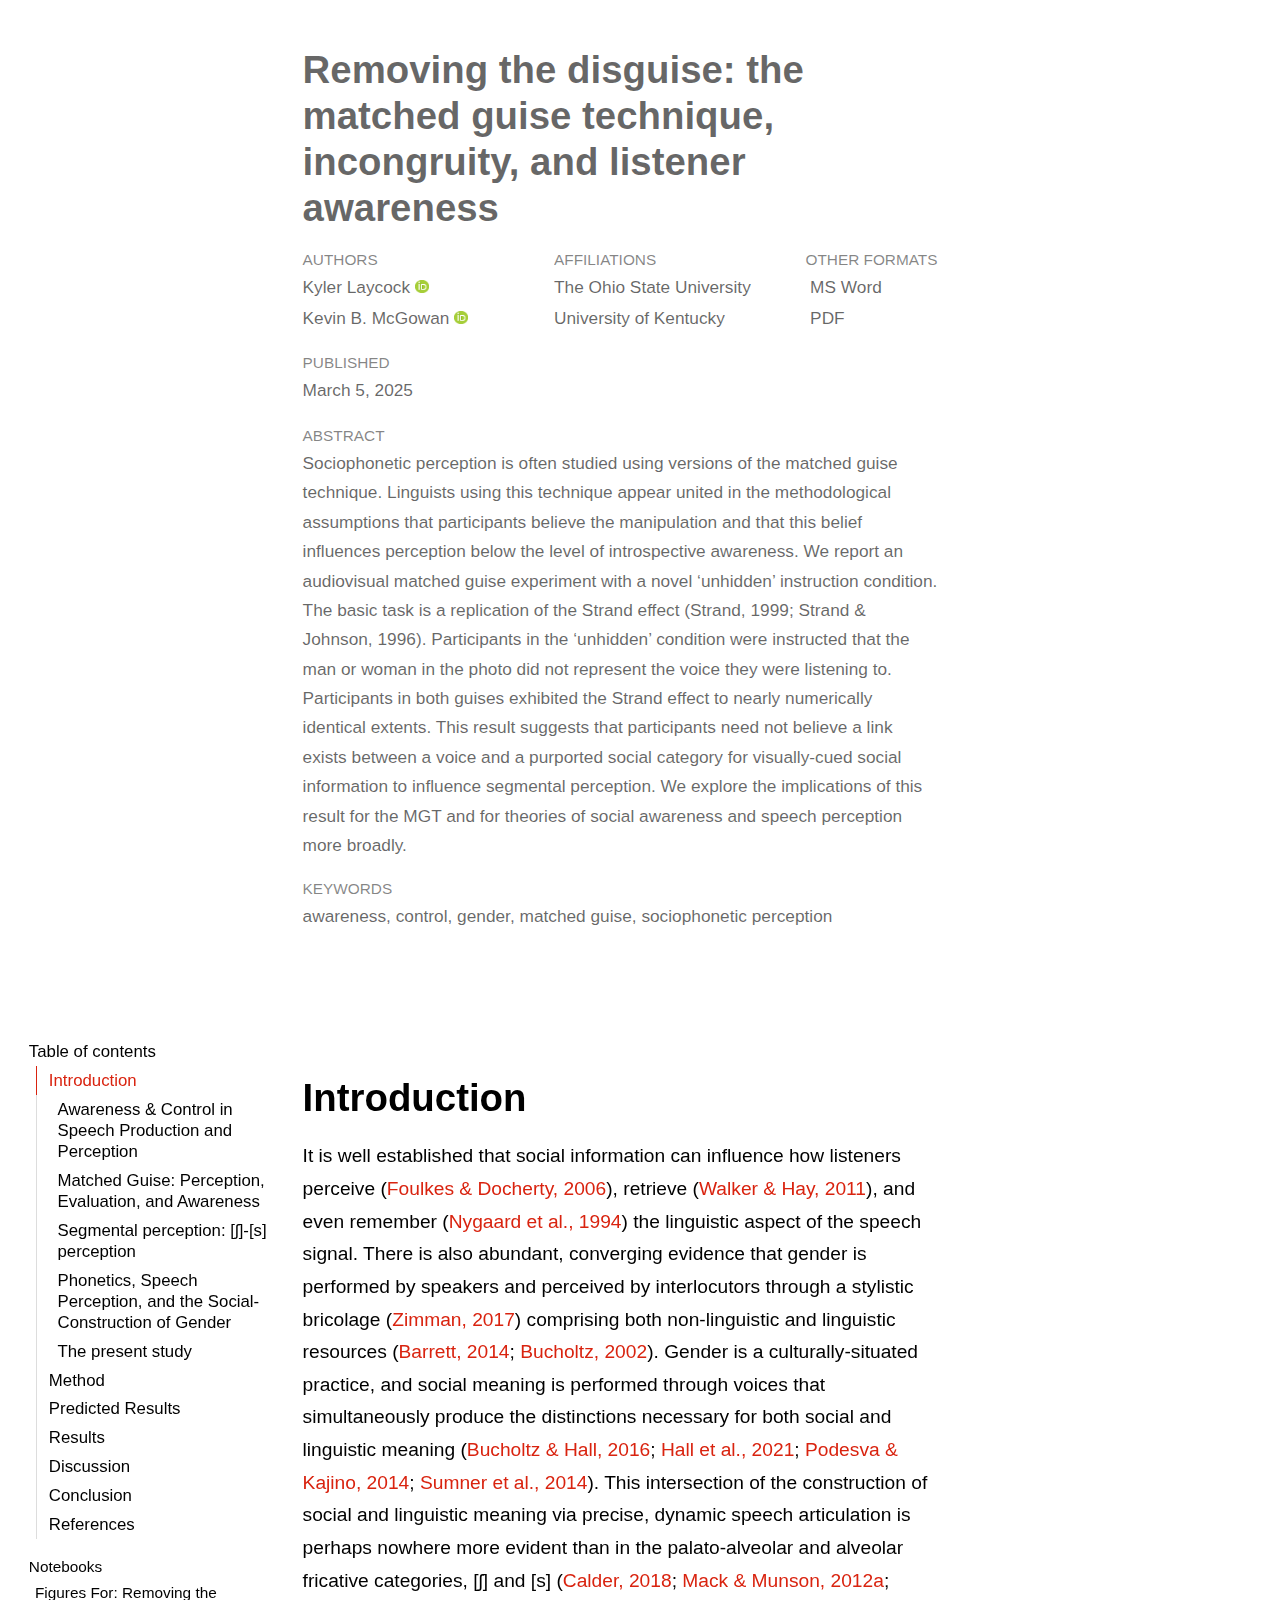
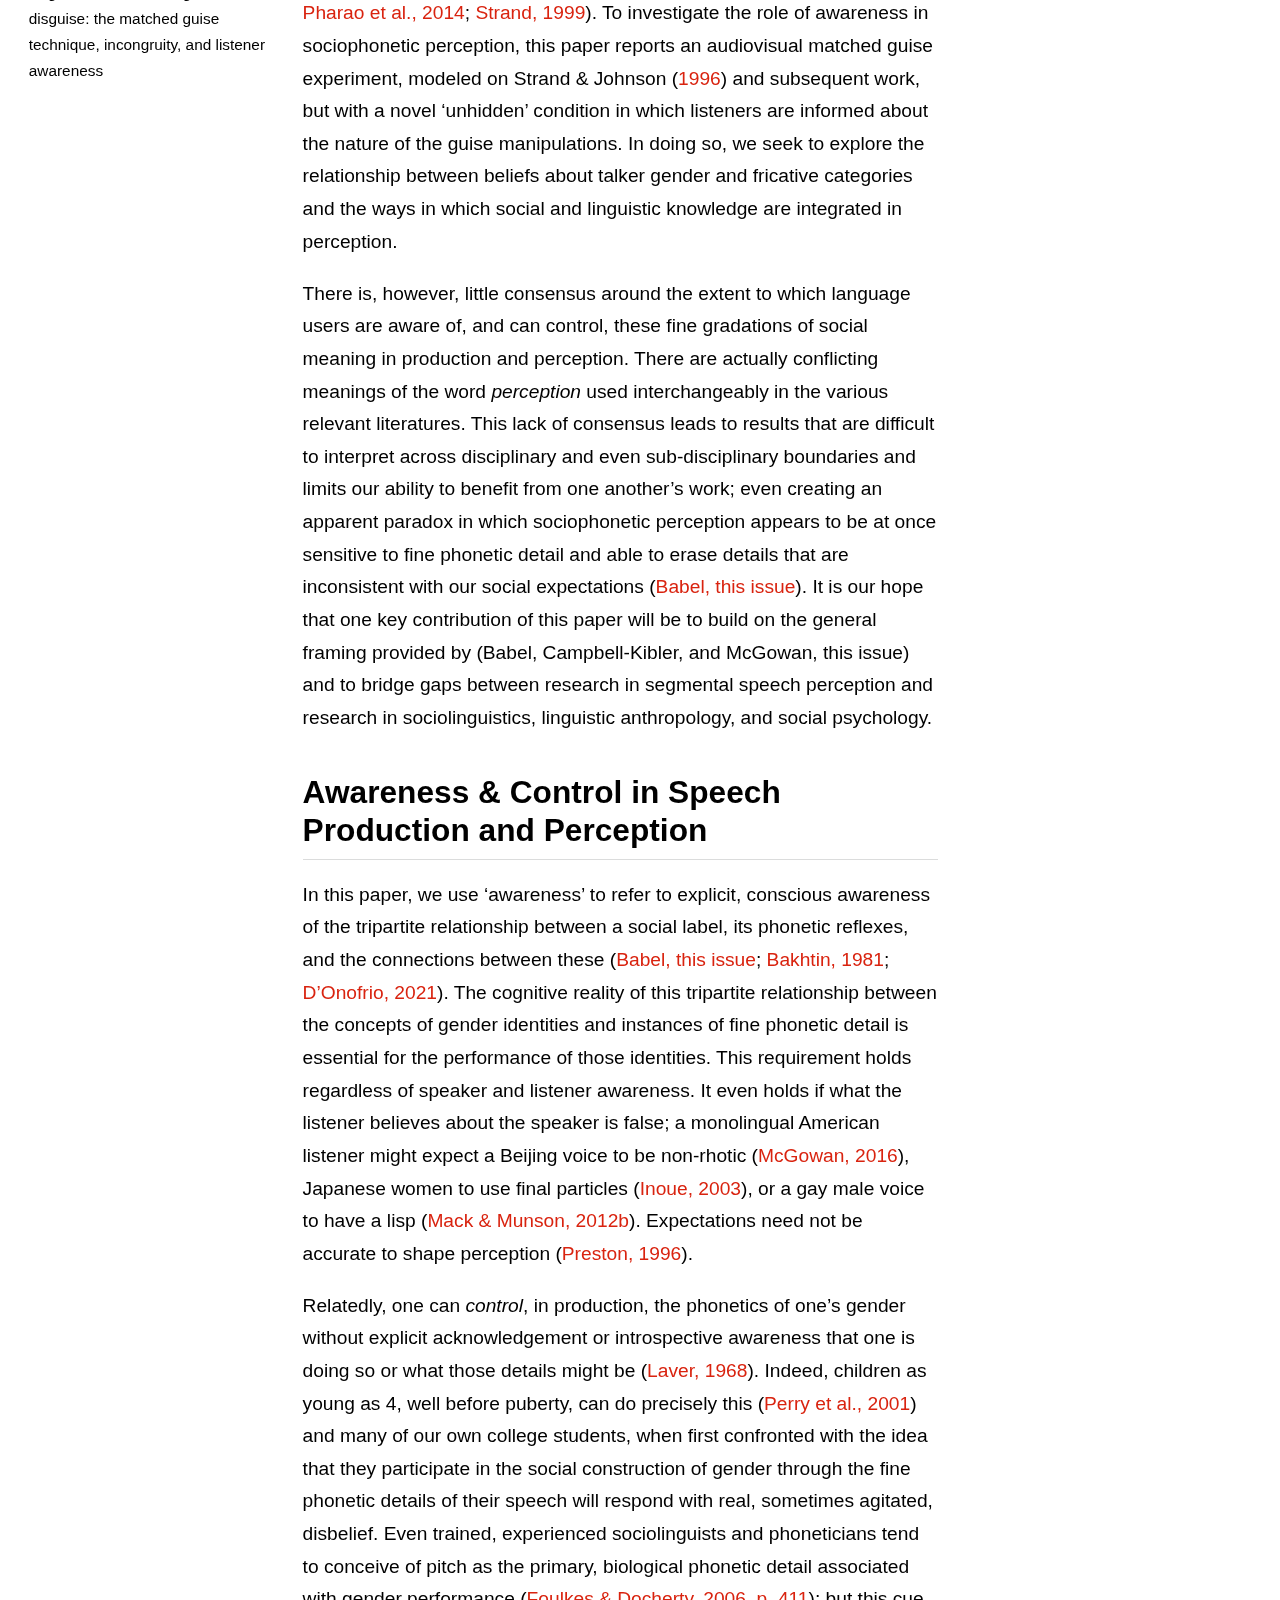
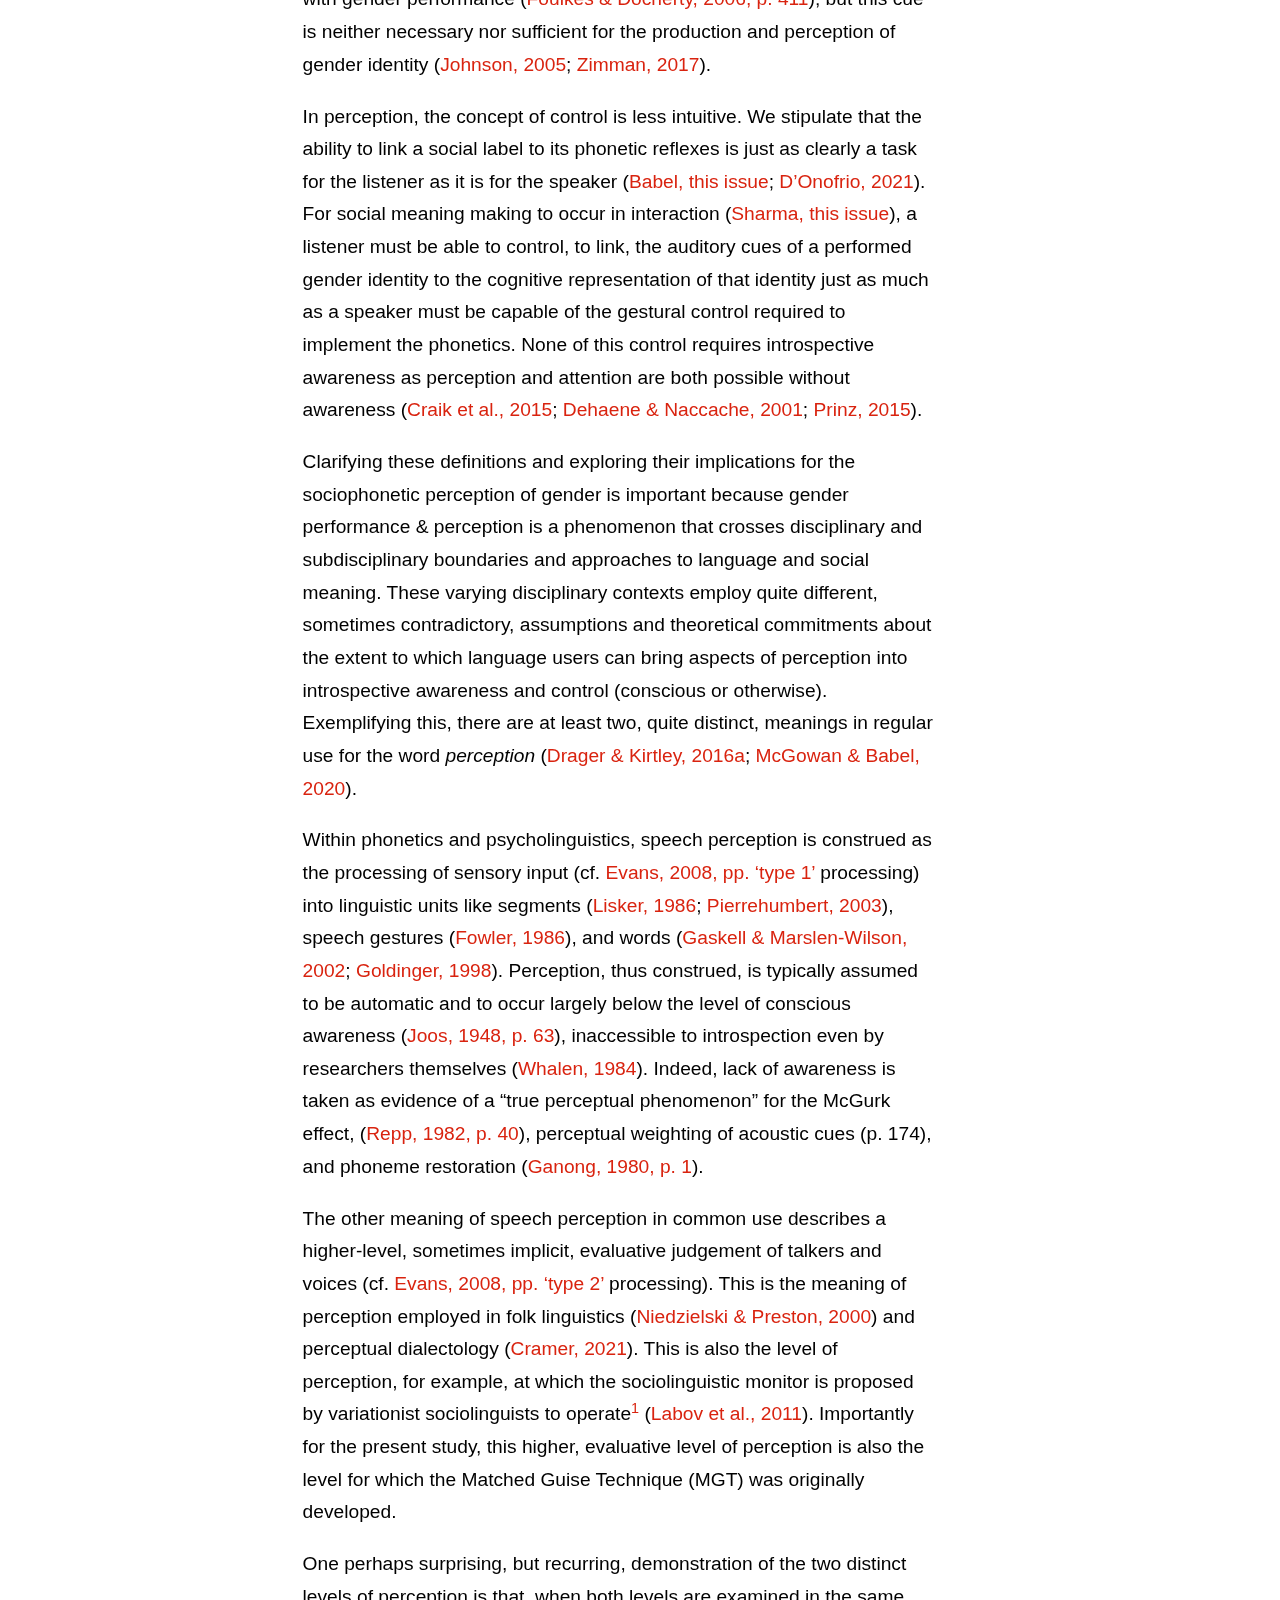
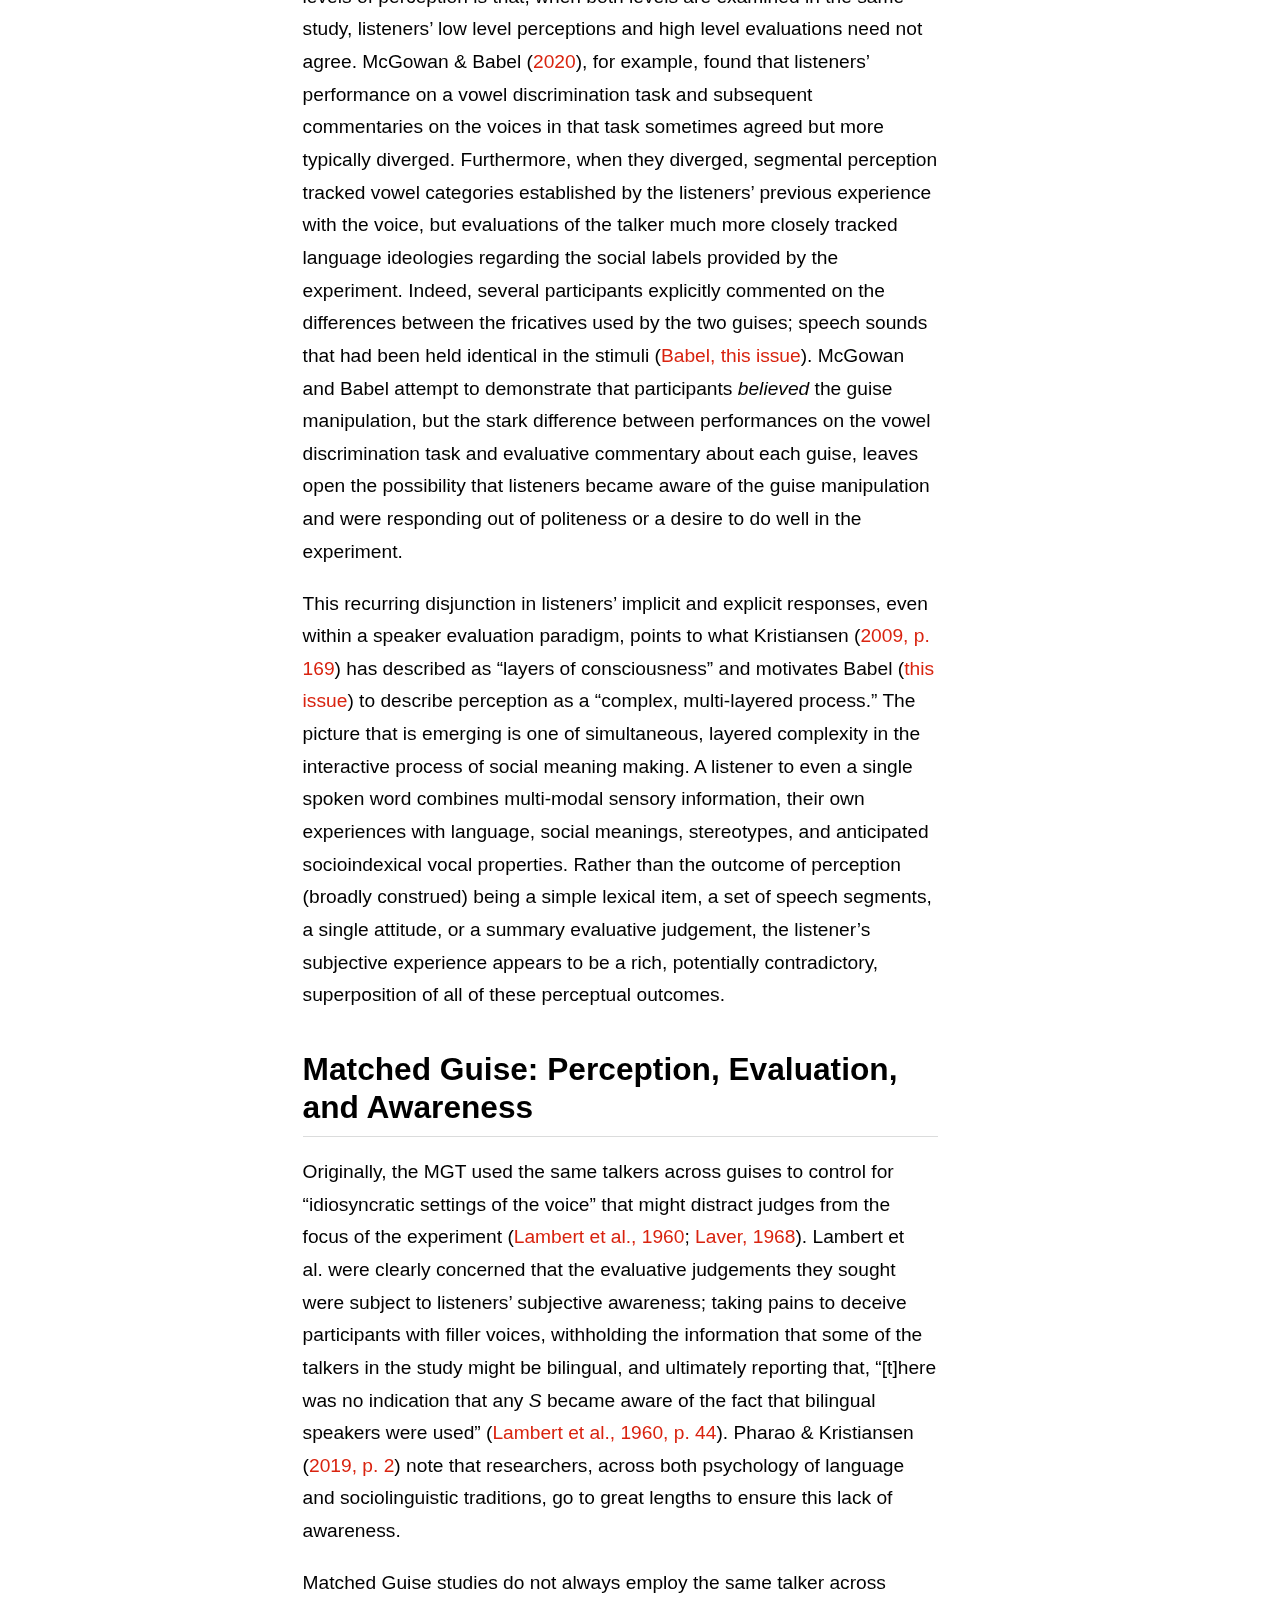
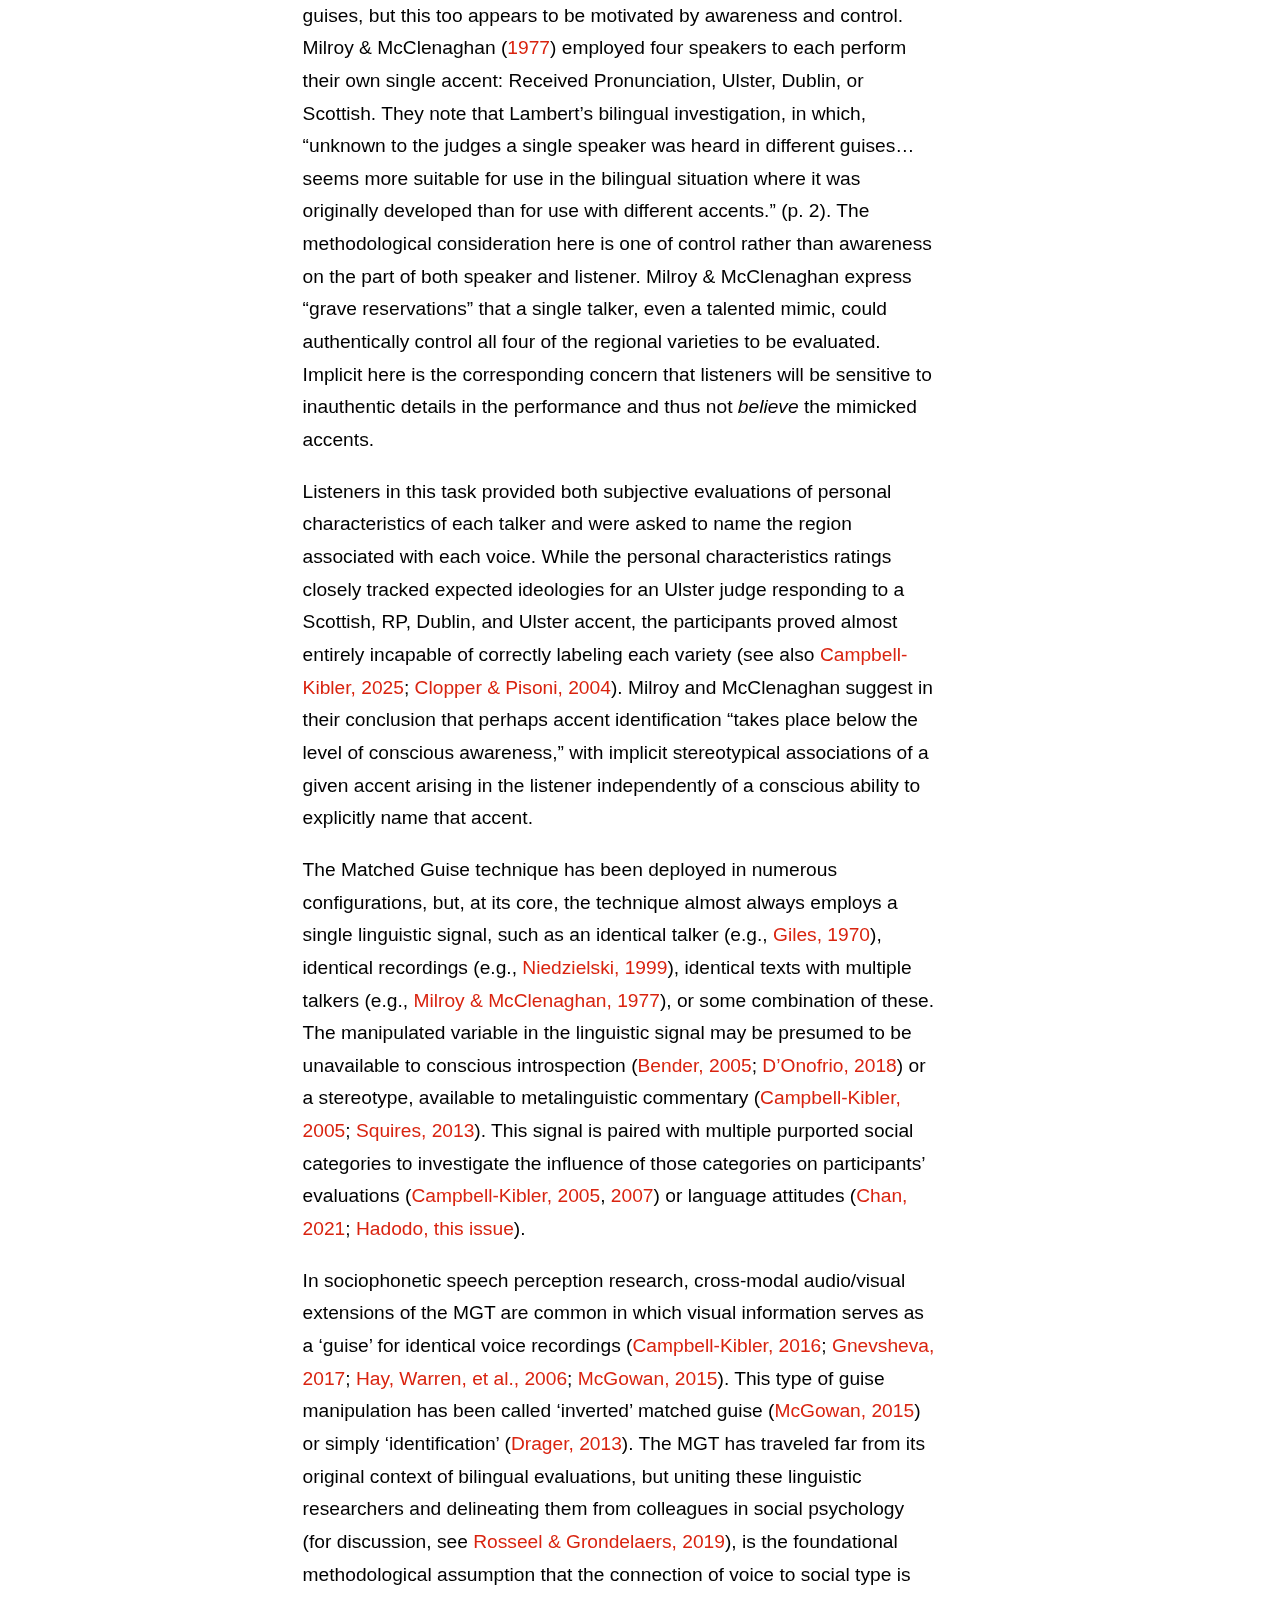
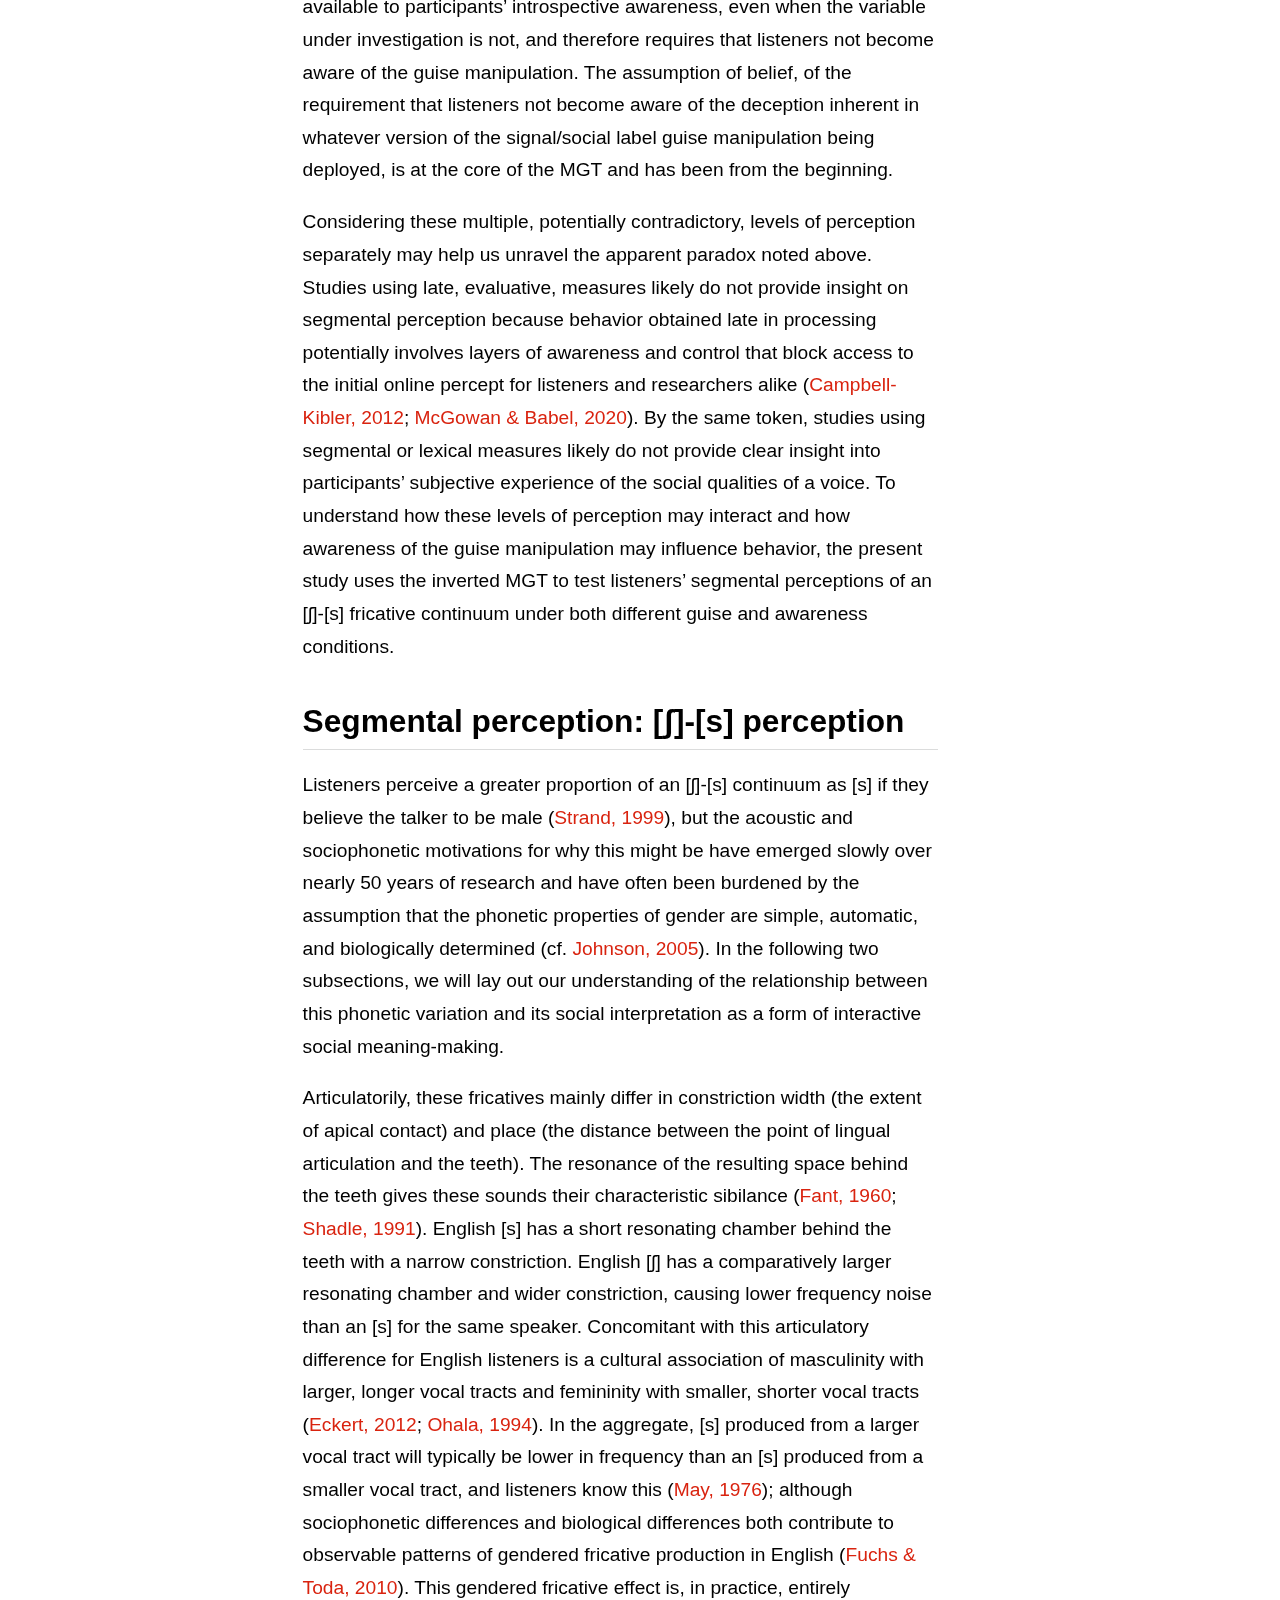
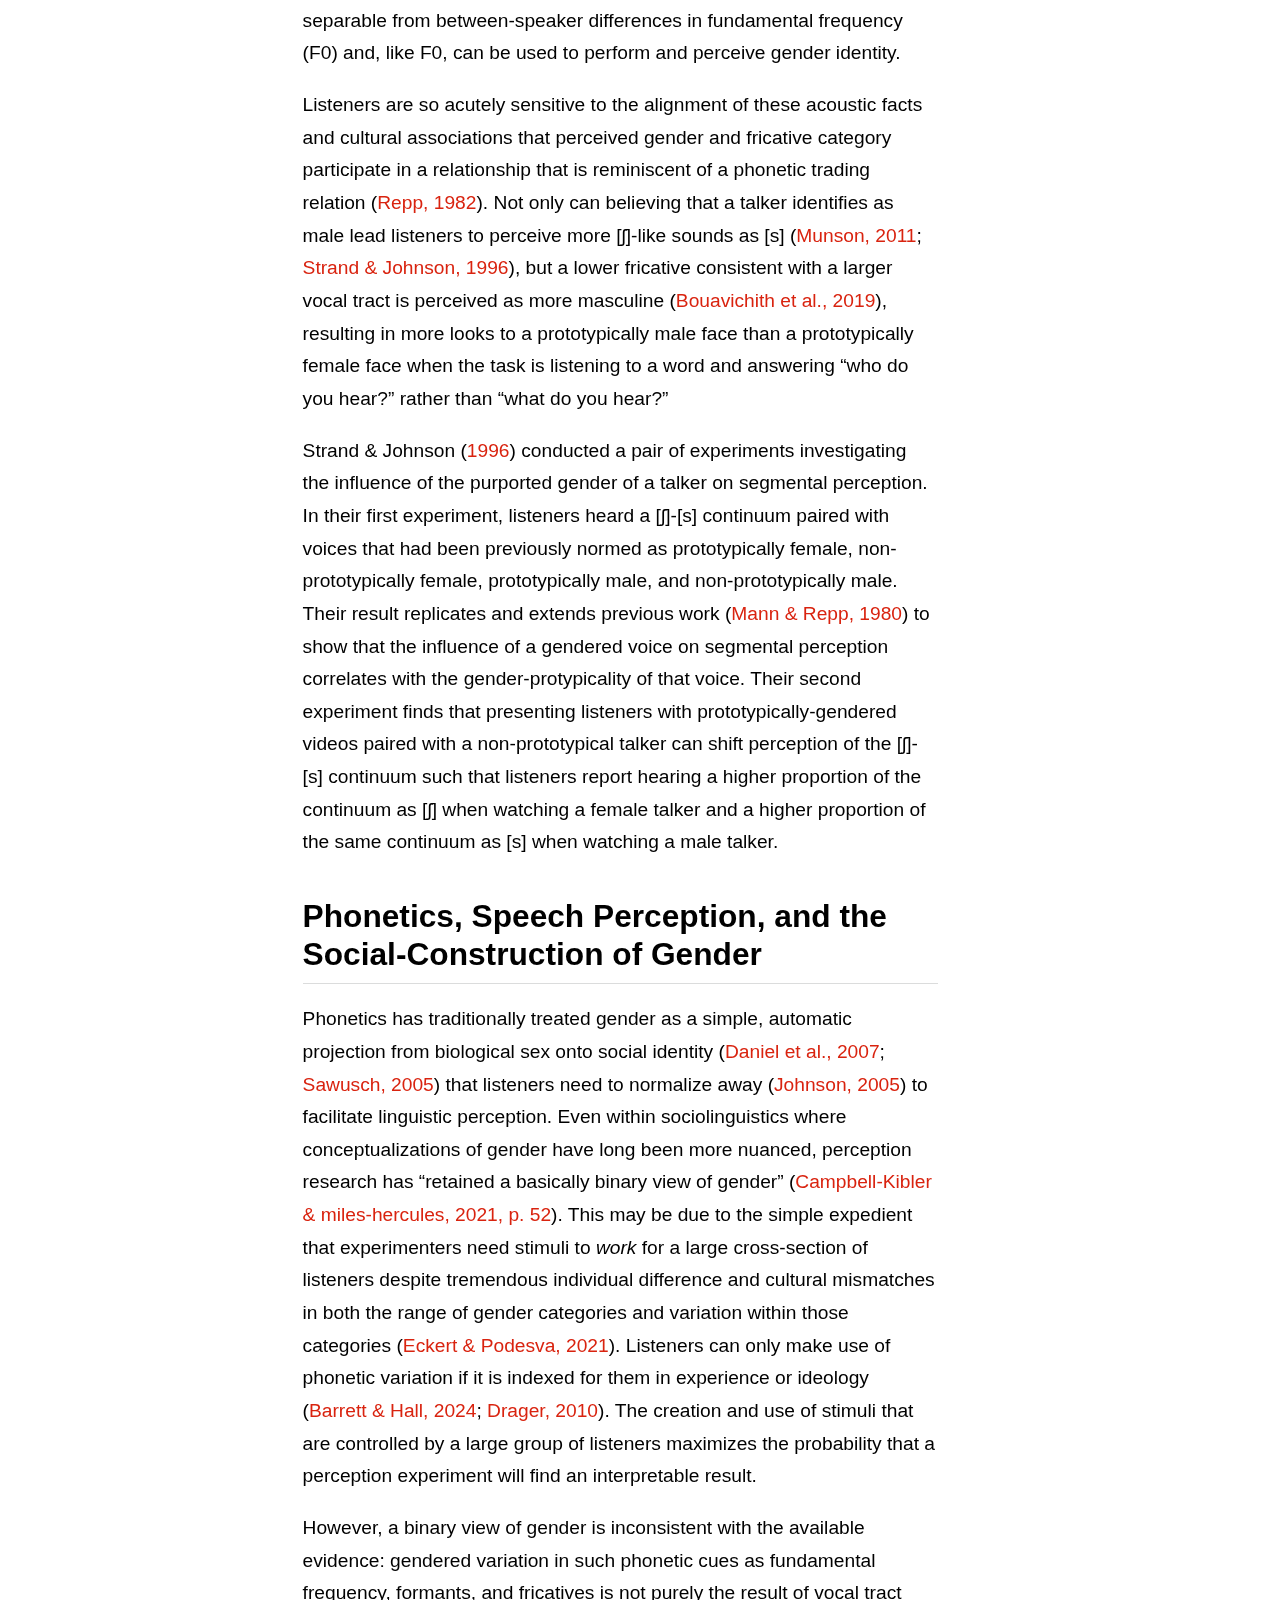
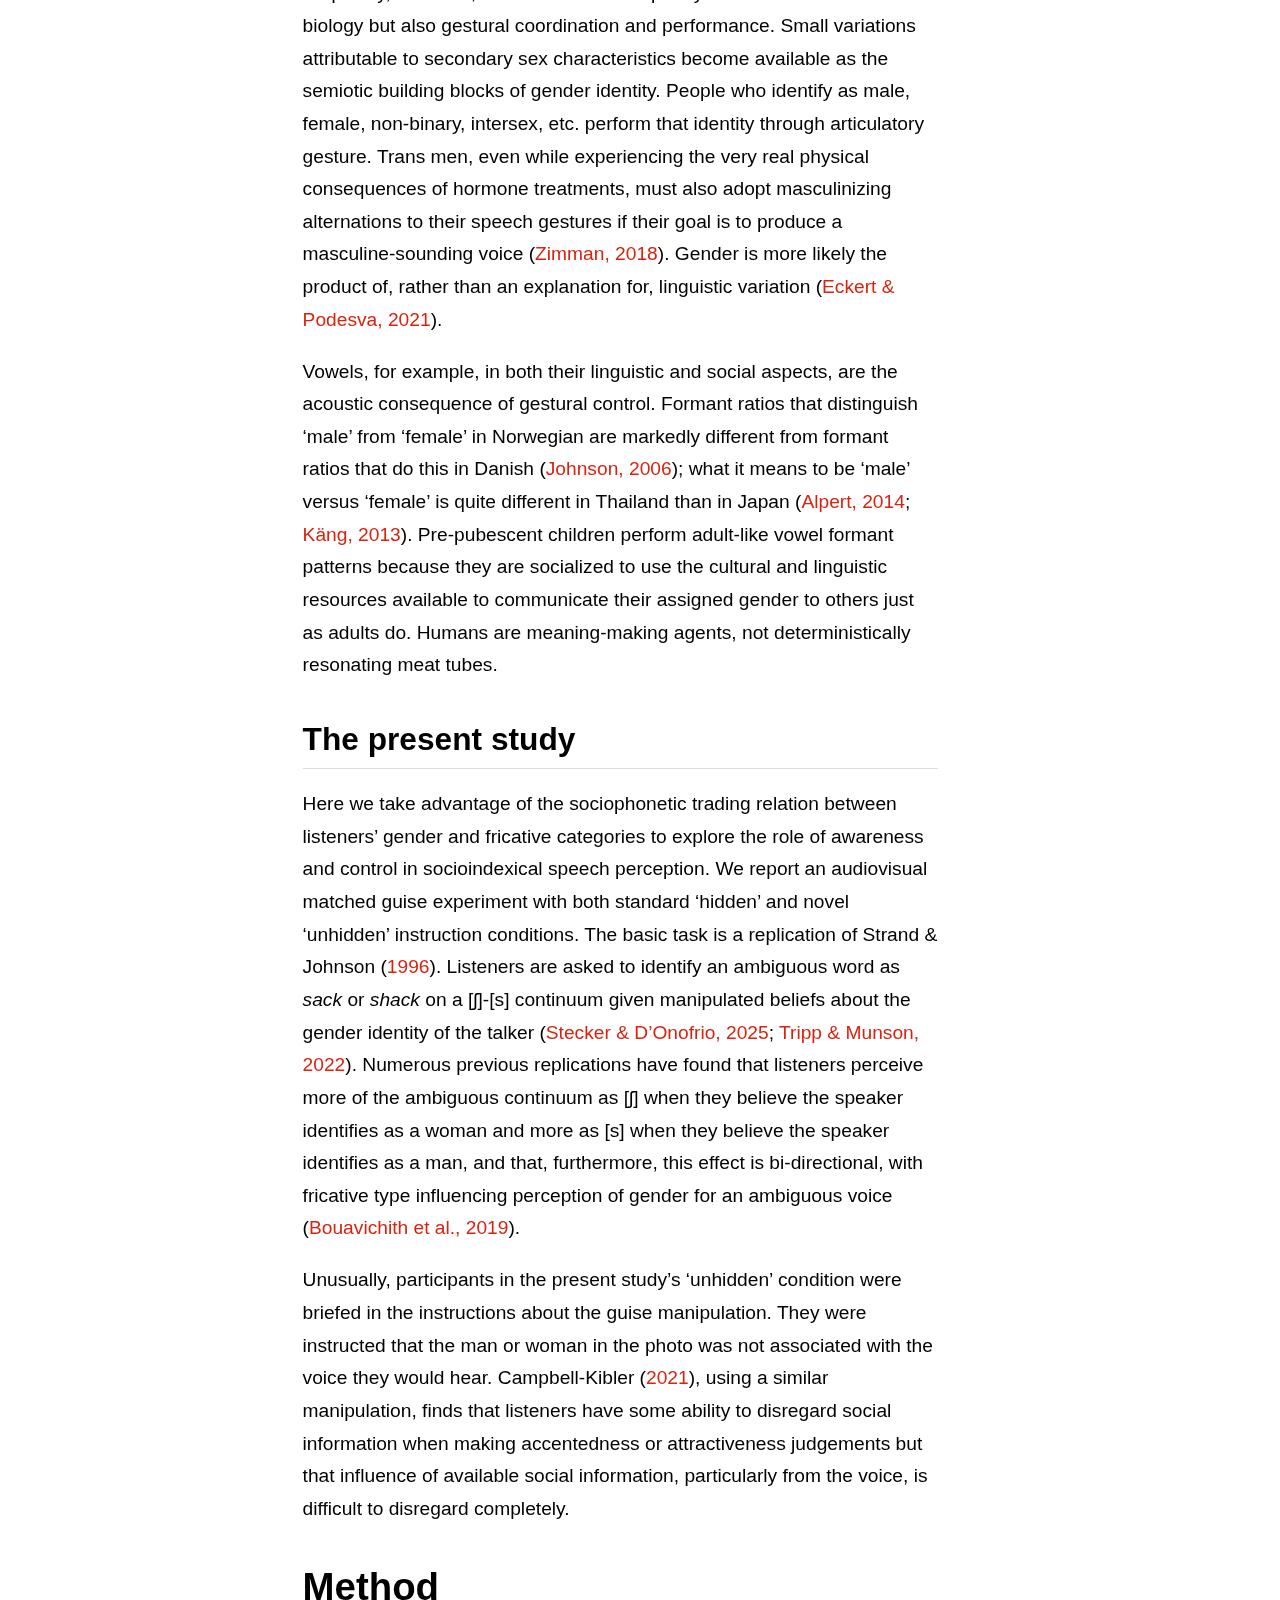
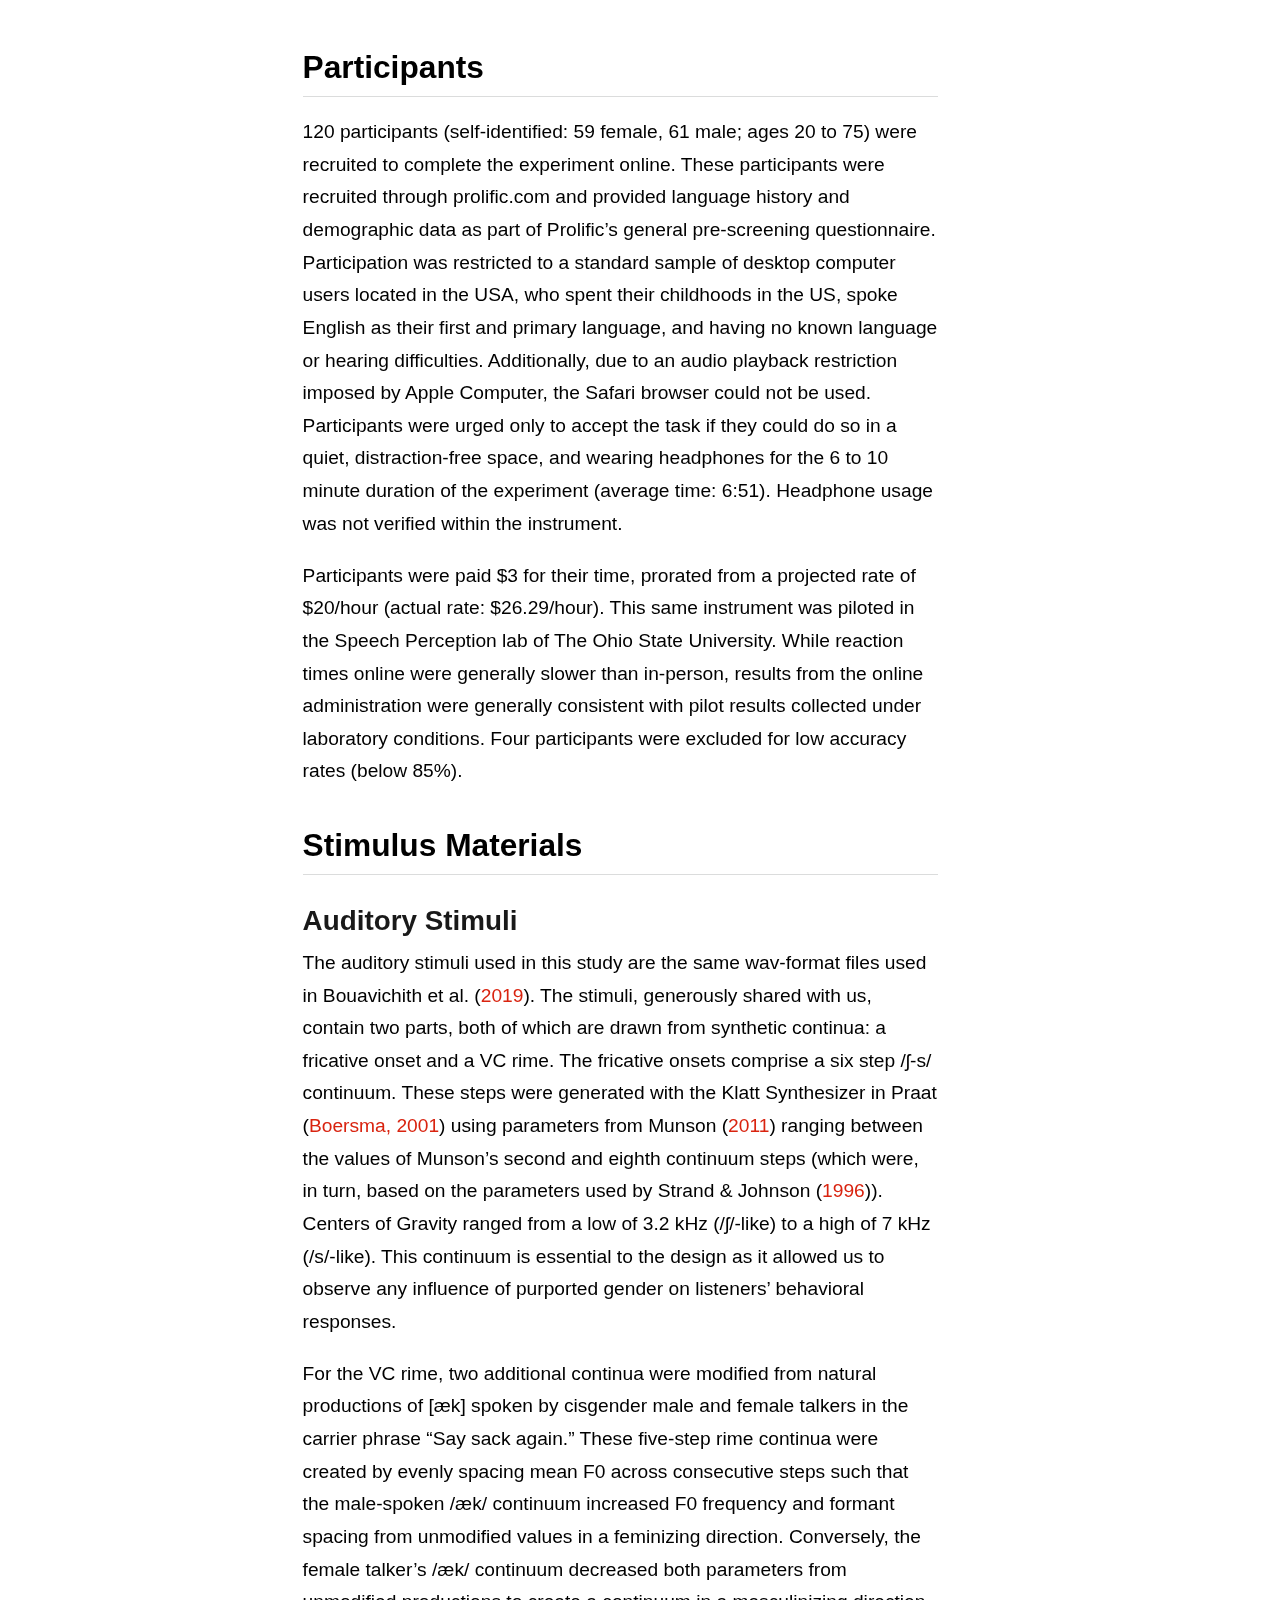
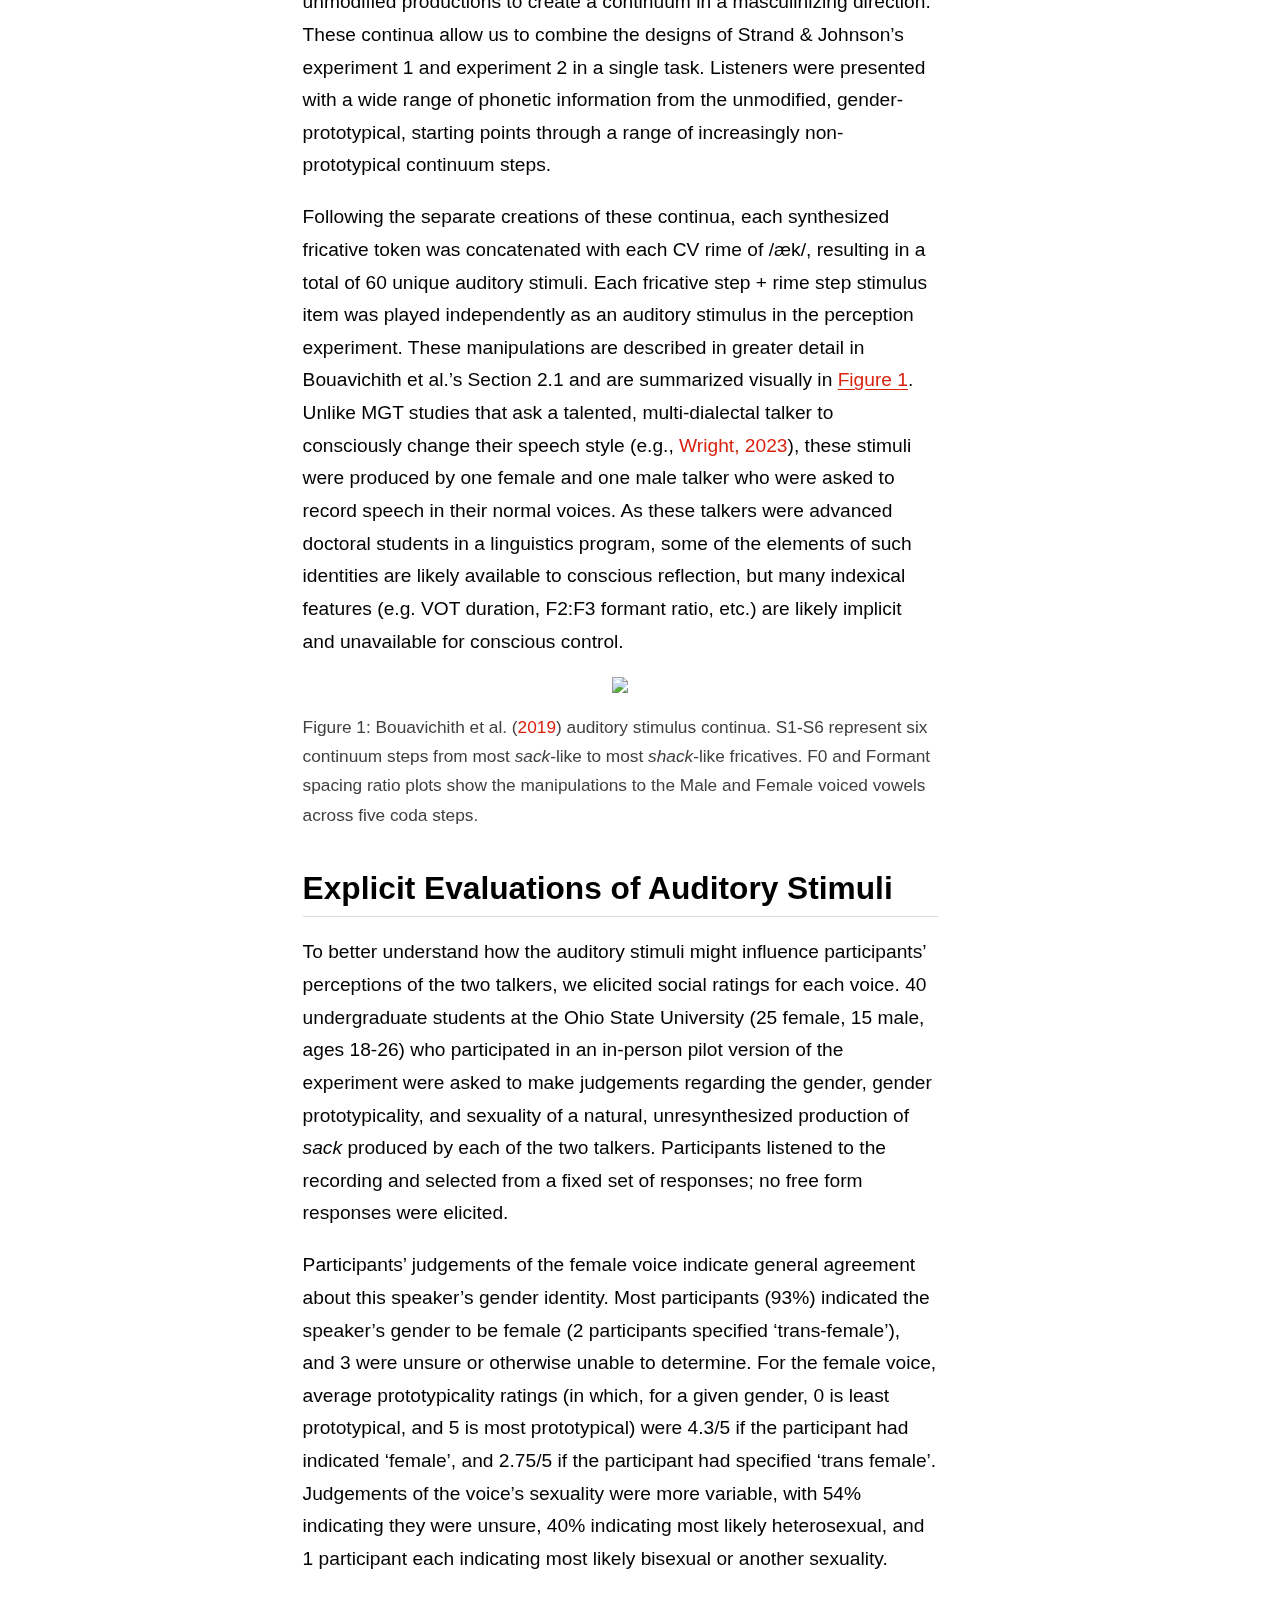
==== index.html @ ea7c8bbf "Built site for gh-pages" ====
<!DOCTYPE html>
<html xmlns="http://www.w3.org/1999/xhtml" lang="en" xml:lang="en"><head>

<meta charset="utf-8">
<meta name="generator" content="quarto-1.7.14">

<meta name="viewport" content="width=device-width, initial-scale=1.0, user-scalable=yes">

<meta name="author" content="Kyler Laycock">
<meta name="author" content="Kevin B. McGowan">
<meta name="dcterms.date" content="2025-03-05">
<meta name="keywords" content="awareness, control, gender, matched guise, sociophonetic perception">

<title>Removing the disguise: the matched guise technique, incongruity, and listener awareness</title>
<style>
code{white-space: pre-wrap;}
span.smallcaps{font-variant: small-caps;}
div.columns{display: flex; gap: min(4vw, 1.5em);}
div.column{flex: auto; overflow-x: auto;}
div.hanging-indent{margin-left: 1.5em; text-indent: -1.5em;}
ul.task-list{list-style: none;}
ul.task-list li input[type="checkbox"] {
  width: 0.8em;
  margin: 0 0.8em 0.2em -1em; /* quarto-specific, see https://github.com/quarto-dev/quarto-cli/issues/4556 */ 
  vertical-align: middle;
}
/* CSS for citations */
div.csl-bib-body { }
div.csl-entry {
  clear: both;
  margin-bottom: 0em;
}
.hanging-indent div.csl-entry {
  margin-left:2em;
  text-indent:-2em;
}
div.csl-left-margin {
  min-width:2em;
  float:left;
}
div.csl-right-inline {
  margin-left:2em;
  padding-left:1em;
}
div.csl-indent {
  margin-left: 2em;
}</style>


<script src="site_libs/clipboard/clipboard.min.js"></script>
<script src="site_libs/quarto-html/quarto.js" type="module"></script>
<script src="site_libs/quarto-html/tabsets/tabsets.js" type="module"></script>
<script src="site_libs/quarto-html/popper.min.js"></script>
<script src="site_libs/quarto-html/tippy.umd.min.js"></script>
<script src="site_libs/quarto-html/anchor.min.js"></script>
<link href="site_libs/quarto-html/tippy.css" rel="stylesheet">
<link href="site_libs/quarto-html/quarto-syntax-highlighting-8c4c3d43a67d5579f14f1e6229e0c929.css" rel="stylesheet" id="quarto-text-highlighting-styles">
<script src="site_libs/bootstrap/bootstrap.min.js"></script>
<link href="site_libs/bootstrap/bootstrap-icons.css" rel="stylesheet">
<link href="site_libs/bootstrap/bootstrap-bbc4bc33520e9575a0b391e92e7c3c09.min.css" rel="stylesheet" append-hash="true" id="quarto-bootstrap" data-mode="light">
<script src="site_libs/quarto-contrib/glightbox/glightbox.min.js"></script>
<link href="site_libs/quarto-contrib/glightbox/glightbox.min.css" rel="stylesheet">
<link href="site_libs/quarto-contrib/glightbox/lightbox.css" rel="stylesheet">

  <script src="https://cdnjs.cloudflare.com/polyfill/v3/polyfill.min.js?features=es6"></script>
  <script src="https://cdn.jsdelivr.net/npm/mathjax@3/es5/tex-chtml-full.js" type="text/javascript"></script>

<script type="text/javascript">
const typesetMath = (el) => {
  if (window.MathJax) {
    // MathJax Typeset
    window.MathJax.typeset([el]);
  } else if (window.katex) {
    // KaTeX Render
    var mathElements = el.getElementsByClassName("math");
    var macros = [];
    for (var i = 0; i < mathElements.length; i++) {
      var texText = mathElements[i].firstChild;
      if (mathElements[i].tagName == "SPAN") {
        window.katex.render(texText.data, mathElements[i], {
          displayMode: mathElements[i].classList.contains('display'),
          throwOnError: false,
          macros: macros,
          fleqn: false
        });
      }
    }
  }
}
window.Quarto = {
  typesetMath
};
</script>

<meta name="citation_title" content="Removing the disguise: the matched guise technique, incongruity, and listener awareness">
<meta name="citation_abstract" content="Sociophonetic perception is often studied using versions of the matched guise technique. Linguists using this technique appear united in the methodological assumptions that participants believe the manipulation and that this belief influences perception below the level of introspective awareness. We report an audiovisual matched guise experiment with a novel &amp;amp;#039;unhidden' instruction condition. The basic task is a replication of the Strand effect [@strandJohnson1996; @strand1999]. Participants in the 'unhidden' condition were instructed that the man or woman in the photo did not represent the voice they were listening to. Participants in both guises exhibited the Strand effect to nearly numerically identical extents. This result suggests that participants need not believe a link exists between a voice and a purported social category for visually-cued social information to influence segmental perception. We explore the implications of this result for the MGT and for theories of social awareness and speech perception more broadly.
">
<meta name="citation_keywords" content="awareness,control,gender,matched guise,sociophonetic perception">
<meta name="citation_author" content="Kyler Laycock">
<meta name="citation_author" content="Kevin B. McGowan">
<meta name="citation_publication_date" content="2025-03-05">
<meta name="citation_cover_date" content="2025-03-05">
<meta name="citation_year" content="2025">
<meta name="citation_online_date" content="2025-03-05">
<meta name="citation_language" content="en">
<meta name="citation_journal_title" content="Awareness and Control of Sociolinguistic Variation">
<meta name="citation_reference" content="citation_title=Situating experience in social meaning: Ethnography, experiments and exemplars in the enregisterment of Istanbul Greek;,citation_author=Matthew Hadodo;,citation_issue=2;,citation_volume=29;,citation_journal_title=Journal of Sociolinguistics;">
<meta name="citation_reference" content="citation_title=R: A language and environment for statistical computing;,citation_author=R Development Core Team;,citation_publication_date=2011;,citation_cover_date=2011;,citation_year=2011;,citation_fulltext_html_url=http://www.R-project.org;">
<meta name="citation_reference" content="citation_title=Experimental investigations of sociolinguistic knowledge;,citation_author=Laura Staum Casasanto;,citation_publication_date=2009;,citation_cover_date=2009;,citation_year=2009;,citation_dissertation_institution=Stanford University Department of Linguistics;">
<meta name="citation_reference" content="citation_title=What do listeners know about sociolinguistic variation?;,citation_author=Laura Staum Casasanto;,citation_publication_date=2010;,citation_cover_date=2010;,citation_year=2010;,citation_issue=2;,citation_volume=15;,citation_journal_title=Penn Working Papers in Linguistics: Selected papers from NWAV 37.;">
<meta name="citation_reference" content="citation_title=How do listeners represent sociolinguistic knowledge?;,citation_author=Laura Staum Casasanto;,citation_publication_date=2009;,citation_cover_date=2009;,citation_year=2009;,citation_conference_title=Proceedings of the 31st annual meeting of the cognitive science society;">
<meta name="citation_reference" content="citation_title=Does social information influence sentence processing?;,citation_author=Laura Staum Casasanto;,citation_publication_date=2008;,citation_cover_date=2008;,citation_year=2008;,citation_conference_title=Proceedings of the 30th annual meeting of the cognitive science society;">
<meta name="citation_reference" content="citation_title=The wildcat corpus of native- and foreign-accented english: Communicative efficiency across conversational dyads with varying language alignment profiles;,citation_author=K. J. Van Engen;,citation_author=M. Baese-Berk;,citation_author=R. E. Baker;,citation_author=A. Choi;,citation_author=M. Kim;,citation_author=A. R. Bradlow;,citation_publication_date=2010;,citation_cover_date=2010;,citation_year=2010;,citation_journal_title=Language and Speech;">
<meta name="citation_reference" content="citation_title=Discriminability along the voicing continuum: Cross-language tests.;,citation_author=A. S. Abramson;,citation_author=L. Lisker;,citation_publication_date=1970;,citation_cover_date=1970;,citation_year=1970;,citation_conference_title=Proceedings of the sixth international congress of phonetic sciences prague 1967;,citation_conference=Academia;">
<meta name="citation_reference" content="citation_title=A comparison of vowel normalization procedures for language variation research;,citation_author=Patti Adank;,citation_author=Roel Smits;,citation_author=Roeland Hout;,citation_publication_date=2004;,citation_cover_date=2004;,citation_year=2004;,citation_issue=5;,citation_volume=116;,citation_journal_title=Journal of the Acoustical Society of America;">
<meta name="citation_reference" content="citation_title=The social life of cultural value;,citation_author=Asif Agha;,citation_publication_date=2003;,citation_cover_date=2003;,citation_year=2003;,citation_issue=3/4;,citation_volume=23;,citation_journal_title=Language and Communication;">
<meta name="citation_reference" content="citation_title=Voice, footing, enregisterment.;,citation_author=Asif Agha;,citation_publication_date=2005;,citation_cover_date=2005;,citation_year=2005;,citation_volume=15;,citation_journal_title=Journal of Linguistic Anthropology;">
<meta name="citation_reference" content="citation_title=Voice quality and indexical information;,citation_author=John DM Laver;,citation_publication_date=1968;,citation_cover_date=1968;,citation_year=1968;,citation_issue=1;,citation_volume=3;,citation_journal_title=British Journal of Disorders of Communication;,citation_publisher=Taylor &amp;amp;amp; Francis;">
<meta name="citation_reference" content="citation_title=Philosophical writings of peirce;,citation_author=Charles Sanders Peirce;,citation_publication_date=1955;,citation_cover_date=1955;,citation_year=1955;">
<meta name="citation_reference" content="citation_title=Do differences in male versus female /s/ reflect biological or sociophonetic factors;,citation_author=Susanne Fuchs;,citation_author=Martine Toda;,citation_publication_date=2010;,citation_cover_date=2010;,citation_year=2010;,citation_volume=21;,citation_journal_title=Turbulent sounds: An interdisciplinary guide;,citation_publisher=Mouton de Gruyter Berlin, Germany;">
<meta name="citation_reference" content="citation_title=Stereotypes and registers of honorific language;,citation_abstract=Honorific registers are formally discrete but functionally stratified systems, in the sense that an apparently bounded set of linguistic forms allows lan- guage users to calculate many concurrent aspects of the pragmatic context of language use. This paper argues that native stereotypes about language struc- ture and use play a critical role in formulating the pragmatic value(s) of register systems. The linguist can neither isolate the forms belonging to a register, nor explain their significance in use, independently of appeal to native stereotypes about language. The paper discusses methods for the em- pirical study and analysis of such stereotypes. Stereotypes that formulate the social identity of language users play a special role within register systems, grounding the significance of pragmatic acts in the attributes of pragmatic actors. Much of the discussion focuses on how such stereotypes are formu- lated and what their social consequences are. (Honorifics, pragmatics, meta- pragmatics, stereotypes, registers, deference, identity, Tibetan).;,citation_author=Asif Agha;,citation_publication_date=1998;,citation_cover_date=1998;,citation_year=1998;,citation_volume=27;,citation_journal_title=Language in Society;">
<meta name="citation_reference" content="citation_title=Tracking the time course of spoken word recognition: Evidence for continuous mapping models.;,citation_author=P. D Allopenna;,citation_author=J. S. Magnuson;,citation_author=M. K. Tanenhaus;,citation_publication_date=1998;,citation_cover_date=1998;,citation_year=1998;,citation_volume=38;,citation_journal_title=Journal of Memory and Language;">
<meta name="citation_reference" content="citation_title=Language, gender, and ideology in japanese professional matchmaking.;,citation_author=Erika Renée Alpert;,citation_publication_date=2014;,citation_cover_date=2014;,citation_year=2014;,citation_dissertation_institution=University of Michigan, Department of Anthropology;">
<meta name="citation_reference" content="citation_title=Stoicism or shyness?: Japanese professional matchmakers and new masculine conversational ideals;,citation_author=Erika Renée Alpert;,citation_publication_date=2014;,citation_cover_date=2014;,citation_year=2014;,citation_issue=2;,citation_volume=3;,citation_journal_title=Journal of Language and Sexuality;,citation_publisher=John Benjamins;">
<meta name="citation_reference" content="citation_title=The dogma of isomorphism: A case study from speech perception;,citation_abstract=In this paper I provide a metatheoretical analysis of speech perception research. I argue that the central turning point in the history of speech perception research has not been well understood. While it is widely thought to mark a decisive break with what I call &amp;amp;amp;quot;the alphabetic conception of speech,&amp;quot; I argue that it instead marks the entrenchment of this conception of speech. In addition, I argue that the alphabetic conception of speech continues to underwrite speech perception research today and moreover that it functions as a dogma which ought to be rejected.;,citation_author=Irene Appelbaum;,citation_publication_date=1999;,citation_cover_date=1999;,citation_year=1999;,citation_issn=00318248;,citation_volume=66;,citation_journal_title=Philosophy of Science;,citation_publisher=The University of Chicago Press on behalf of the Philosophy of Science Association;">
<meta name="citation_reference" content="citation_title=Overhearing a language during childhood.;,citation_author=T. K. Au;,citation_author=L. M. Knightly;,citation_author=S. A. Jun;,citation_author=J. S. Oh;,citation_publication_date=2002-05;,citation_cover_date=2002-05;,citation_year=2002;,citation_issue=3;,citation_volume=13;,citation_journal_title=Psychological Science;">
<meta name="citation_reference" content="citation_title=The CELEX lexical data base on CD-ROM;,citation_author=R. H. Baayen;,citation_author=R. Piepenbrock;,citation_author=H. Van Rijn;,citation_publication_date=1993;,citation_cover_date=1993;,citation_year=1993;">
<meta name="citation_reference" content="citation_title=Analyzing linguistic data: A practical introduction to statistics using r.;,citation_author=R. H. Baayen;,citation_publication_date=2008;,citation_cover_date=2008;,citation_year=2008;">
<meta name="citation_reference" content="citation_title=Introduction to the thematic issue;,citation_author=Anna M. Babel;,citation_author=Kathryn Campbell-Kibler;,citation_author=Kevin B. McGowan;,citation_publication_date=2025;,citation_cover_date=2025;,citation_year=2025;,citation_issue=1;,citation_volume=29;,citation_journal_title=Journal of Sociolinguistics;">
<meta name="citation_reference" content="citation_title=Accentedness ratings do not predict sensitivity to regional variation in vowel quality.;,citation_author=Kathryn Campbell-Kibler;,citation_publication_date=2025;,citation_cover_date=2025;,citation_year=2025;,citation_issue=1;,citation_volume=29;,citation_journal_title=Journal of Sociolinguistics;">
<meta name="citation_reference" content="citation_title=Why don’t all contact features act alike? Contact features as enregistered features;,citation_author=Anna M. Babel;,citation_publication_date=2011;,citation_cover_date=2011;,citation_year=2011;,citation_volume=4;,citation_journal_title=Journal of Language Contact;">
<meta name="citation_reference" content="citation_title=Contact and contrast in valley spanish;,citation_author=Anna M. Babel;,citation_publication_date=2010-05;,citation_cover_date=2010-05;,citation_year=2010;,citation_dissertation_institution=University of Michigan;">
<meta name="citation_reference" content="citation_title=Dizque, evidentiality, and stance in valley spanish;,citation_abstract=While information sources have largely been treated as transparent categories in the literature on evidentiality, understandings of information source can be culturally and situationally variable. This article proposes that the strictly linguistic information encoded in reportative evidentials cannot be cleanly separated from social influences. Defining an information source, especially when referring to information reported by another person, serves social purposes, such as casting doubt, framing gossip, distancing oneself, or indicating empathy. Using the concept of speaker stance, this study explores the relationship of information source to the interpersonal relationships and interactions that are encoded in this linguistic form. Data from a contact variety of Spanish spoken in central Bolivia provide evidence that diz(que), a Spanish word, has undergone influence from Quechua to become a systematic reportative evidential marker in this variety of Bolivian Spanish. Speakers use information source marking in order to shade subtleties of relationships and authority. (Evidentiality, speaker stance, Andean Spanish, Bolivian Spanish, language contact, linguistic anthropology);,citation_author=Anna M. Babel;,citation_publication_date=2009;,citation_cover_date=2009;,citation_year=2009;,citation_issue=04;,citation_doi=10.1017/S0047404509990236;,citation_volume=38;,citation_journal_title=Language in Society;">
<meta name="citation_reference" content="citation_title=A semiotic approach to awareness and control;,citation_author=Anna M. Babel;,citation_issue=1;,citation_volume=42;,citation_journal_title=Journal of Sociolinguistics;">
<meta name="citation_reference" content="citation_title=Accessing psycho-acoustic perception and language-specific perception with speech sounds;,citation_author=Molly Babel;,citation_author=Keith Johnson;,citation_publication_date=2010;,citation_cover_date=2010;,citation_year=2010;,citation_issue=1;,citation_doi=10.1515/LABPHON.2010.009;,citation_isbn=1868-6346;,citation_volume=1;,citation_journal_title=Laboratory Phonology;,citation_publisher=De Gruyter;">
<meta name="citation_reference" content="citation_title=Phonetic and social selectivity in speech accommodation.;,citation_author=Molly Babel;,citation_publication_date=2009;,citation_cover_date=2009;,citation_year=2009;,citation_dissertation_institution=University of California, Berkeley;">
<meta name="citation_reference" content="citation_title=Indexical meanings of [s+] among copenhagen youth: Social perception of a phonetic variant in different prosodic contexts;,citation_author=Nicolai Pharao;,citation_author=Marie Maegaard;,citation_author=Janus Spindler Møller;,citation_author=Tore Kristiansen;,citation_publication_date=2014;,citation_cover_date=2014;,citation_year=2014;,citation_issue=1;,citation_volume=43;,citation_journal_title=Language in Society;,citation_publisher=Cambridge University Press;">
<meta name="citation_reference" content="citation_title=The dialogic imagination: Four essays;,citation_author=Mikhail Mikhaı̆lovich Bakhtin;,citation_publication_date=1981;,citation_cover_date=1981;,citation_year=1981;">
<meta name="citation_reference" content="citation_title=Word durations in non-native english;,citation_abstract=In this study, we compare the effects of English lexical features on word duration for native and non-native English speakers and for non-native speakers with different L1s and a range of L2 experience. We also examine whether non-native word durations lead to judgments of a stronger foreign accent. We measured word durations in English paragraphs read by 12 American English (AE), 20 Korean, and 20 Chinese speakers. We also had AE listeners rate the [“]accentedness” of these non-native speakers. AE speech had shorter durations, greater within-speaker word duration variance, greater reduction of function words, and less between-speaker variance than non-native speech. However, both AE and non-native speakers showed sensitivity to lexical predictability by reducing second mentions and high-frequency words. Non-native speakers with more native-like word durations, greater within-speaker word duration variance, and greater function word reduction were perceived as less accented. Overall, these findings identify word duration as an important and complex feature of foreign-accented English.;,citation_author=Rachel E. Baker;,citation_author=Melissa Baese-Berk;,citation_author=Laurent Bonnasse-Gahot;,citation_author=Midam Kim;,citation_author=Kristin J. Van Engen;,citation_author=Ann R. Bradlow;,citation_publication_date=2011;,citation_cover_date=2011;,citation_year=2011;,citation_doi=DOI: 10.1016/j.wocn.2010.10.006;,citation_issn=0095-4470;,citation_volume=In Press, Corrected Proof;,citation_journal_title=Journal of Phonetics;">
<meta name="citation_reference" content="citation_title=The english lexicon project;,citation_author=David Balota;,citation_author=Melvin Yap;,citation_author=Keith Hutchison;,citation_author=Michael Cortese;,citation_author=Brett Kessler;,citation_author=Bjorn Loftis;,citation_author=James Neely;,citation_author=Douglas Nelson;,citation_author=Greg Simpson;,citation_author=Rebecca Treiman;,citation_publication_date=2007;,citation_cover_date=2007;,citation_year=2007;,citation_issue=3;,citation_doi=10.3758/BF03193014;,citation_isbn=1554-351X;,citation_volume=39;,citation_journal_title=Behavior Research Methods;,citation_publisher=Springer New York;">
<meta name="citation_reference" content="citation_title=lme4: Linear mixed-effects models using S4 classes;,citation_author=Douglas Bates;,citation_author=Martin Maechler;,citation_author=Ben Bolker;,citation_publication_date=2011;,citation_cover_date=2011;,citation_year=2011;,citation_fulltext_html_url=http://CRAN.R-project.org/package=lme4;">
<meta name="citation_reference" content="citation_title=An attempt at a theory of phonetic alternations.[translation of versuch einer theorie phonetischer alternationen: Ein kapitel aus der psychophonetik.];,citation_author=Jan Baudouin de Courtenay;,citation_publication_date=1895;,citation_cover_date=1895;,citation_year=1895;,citation_publisher=1972). A Baudouin de Courtenay anthology. Bloomington: Indiana University Press;">
<meta name="citation_reference" content="citation_title=The perceptual TIme course of coarticulatory nasalization (poster);,citation_author=Patrice Speeter Beddor;,citation_author=Julie Boland;,citation_author=Andries Coetzee;,citation_author=Kevin B. McGowan;,citation_publication_date=2009;,citation_cover_date=2009;,citation_year=2009;">
<meta name="citation_reference" content="citation_title=The time course of individuals’ perception of coarticulatory information is linked to their production: Implications for sound change;,citation_author=Patrice Speeter Beddor;,citation_author=Andries W. Coetzee;,citation_author=Will Styler;,citation_author=Kevin B. McGowan;,citation_author=Julie E. Boland;,citation_publication_date=2018;,citation_cover_date=2018;,citation_year=2018;,citation_issue=4;,citation_volume=94;,citation_journal_title=Language;,citation_publisher=Linguistic Society of America;">
<meta name="citation_reference" content="citation_title=On the boundaries of linguistic competence: Matched-guise experiments as evidence of knowledge of grammar;,citation_author=Emily M Bender;,citation_publication_date=2005;,citation_cover_date=2005;,citation_year=2005;,citation_issue=11;,citation_volume=115;,citation_journal_title=Lingua;,citation_publisher=Elsevier;">
<meta name="citation_reference" content="citation_title=Acoustic analysis and synthesis of speech;,citation_author=James R Sawusch;,citation_publication_date=2005;,citation_cover_date=2005;,citation_year=2005;,citation_journal_title=The handbook of speech perception;,citation_publisher=Wiley Online Library;">
<meta name="citation_reference" content="citation_title=Sexuality discourses: Indexical misrecognition and the politics of sex;,citation_author=Rusty Barrett;,citation_author=Kira Hall;,citation_publication_date=2024;,citation_cover_date=2024;,citation_year=2024;,citation_volume=53;,citation_journal_title=Annual Review of Anthropology;,citation_publisher=Annual Reviews;">
<meta name="citation_reference" content="citation_title=Personae in sociolinguistic variation;,citation_author=Annette D’Onofrio;,citation_publication_date=2020-11;,citation_cover_date=2020-11;,citation_year=2020;,citation_issue=6;,citation_doi=10.1002/wcs.1543;,citation_issn=1939-5078, 1939-5086;,citation_volume=11;,citation_journal_title=WIREs Cognitive Science;">
<meta name="citation_reference" content="citation_title=Sociolinguistic signs as cognitive representations;,citation_author=Annette D’Onofrio;,citation_publication_date=2021;,citation_cover_date=2021;,citation_year=2021;,citation_journal_title=Social meaning in linguistic variation: Theorizing the third wave;,citation_publisher=Cambridge University Press Cambridge;">
<meta name="citation_reference" content="citation_title=Controlled and automatic perceptions of a sociolinguistic marker;,citation_author=Annette D’Onofrio;,citation_publication_date=2018;,citation_cover_date=2018;,citation_year=2018;,citation_issue=2;,citation_volume=30;,citation_journal_title=Language Variation and Change;,citation_publisher=Cambridge University Press;">
<meta name="citation_reference" content="citation_title=&amp;amp;amp;quot; Does this Make Sense?&amp;quot;: The Effect of Congruent Guise in Regional Accent on Grammatical Acceptability Judgments;,citation_author=Nour Kayali;,citation_publication_date=2023;,citation_cover_date=2023;,citation_year=2023;,citation_dissertation_institution=University of Kentucky;">
<meta name="citation_reference" content="citation_title=The time course of perception of coarticulation;,citation_author=Patrice Speeter Beddor;,citation_author=Kevin B. McGowan;,citation_author=Julie E. Boland;,citation_author=Andries W. Coetzee;,citation_author=Anthony Brasher;,citation_publication_date=2013;,citation_cover_date=2013;,citation_year=2013;,citation_issue=4;,citation_volume=133;,citation_journal_title=The Journal of the Acoustical Society of America;,citation_publisher=AIP Publishing;">
<meta name="citation_reference" content="citation_title=A coarticulatory path to sound change.;,citation_abstract=Although coarticulatory variation is largely systematic, and serves as useful information for listeners, such variation is nonetheless linked to sound change. This article explores the articulatory and perceptual interactions between a coarticulatory source and its effects, and how these interactions likely contribute to change. The focus is on the historical change VN (phonetically, ṼN) &amp;amp;amp;gt; Ṽ, but with more general attention to how a gesture associated with a source segment comes to be reinterpreted as distinctively, rather than coarticulatorily, associated with a nearby vowel or consonant. Two synchronic factors are hypothesized to contribute to reinterpretation: (i) articulatory covariation between the duration of the coarticulatory source (here, N) and the temporal extent of its effects (Ṽ), and (ii) perceived equivalence between source and effect. Experimental support for both hypotheses is provided. Additionally, the experimental data are linked to the historical situation by showing that the contextual conditions that trigger (i) and (ii) parallel the conditions that historically influence phonologization of vowel nasalization.;,citation_author=Patrice Speeter Beddor;,citation_publication_date=2009;,citation_cover_date=2009;,citation_year=2009;,citation_issue=4;,citation_volume=85;,citation_journal_title=Language;">
<meta name="citation_reference" content="citation_author=Benjamin Munson;,citation_author=Kayleigh Ryherd;,citation_author=Sara Kemper;,citation_publication_date=2017;,citation_cover_date=2017;,citation_year=2017;,citation_issue=5;,citation_doi=doi:10.1515/ling-2017-0021;,citation_volume=55;,citation_journal_title=Linguistics;">
<meta name="citation_reference" content="citation_title=The interlanguage speech intelligibility benefit;,citation_author=Tessa Bent;,citation_author=Ann R. Bradlow;,citation_publication_date=2003;,citation_cover_date=2003;,citation_year=2003;,citation_issue=3;,citation_volume=114;,citation_journal_title=Journal of the Acoustical Society of America;">
<meta name="citation_reference" content="citation_title=On scepticism about unconscious perception;,citation_author=Jacob Berger;,citation_author=Myrto Mylopoulos;,citation_publication_date=2019;,citation_cover_date=2019;,citation_year=2019;,citation_issue=11-12;,citation_volume=26;,citation_journal_title=Journal of Consciousness Studies;,citation_publisher=Imprint Academic;">
<meta name="citation_reference" content="citation_title=From drag queens to leathermen: Language, gender, and gay male subcultures;,citation_author=Rusty Barrett;,citation_publication_date=2017;,citation_cover_date=2017;,citation_year=2017;">
<meta name="citation_reference" content="citation_title=The emergence of the unmarked;,citation_author=Rusty Barrett;,citation_editor=L Zimman;,citation_editor=J Davis;,citation_editor=J Raclaw;,citation_publication_date=2014;,citation_cover_date=2014;,citation_year=2014;,citation_inbook_title=Queer excursions: Retheorizing binaries in language, gender, and sexuality;">
<meta name="citation_reference" content="citation_title=The emergence of native-language phonological influences in infants: A perceptual assimilation model.;,citation_author=C. T. Best;,citation_editor=J. C. Goodman;,citation_editor=H. C. Nusbaum;,citation_publication_date=1994;,citation_cover_date=1994;,citation_year=1994;,citation_inbook_title=The development of speech perception: The transition from speech sounds to spoken words;">
<meta name="citation_reference" content="citation_title=Discrimination of non-native consonant contrasts varying in perceptual assimilation to the listener’s native phonological system.;,citation_author=C. T. Best;,citation_author=G. W. McRoberts;,citation_author=E. Goodell;,citation_publication_date=2001;,citation_cover_date=2001;,citation_year=2001;,citation_issue=109;,citation_volume=109;,citation_journal_title=Journal of the Acoustical Society of America;">
<meta name="citation_reference" content="citation_title=A direct realist perspective on cross-language speech perception.;,citation_author=C. T. Best;,citation_editor=W. Strange;,citation_editor=J. J. Jenkins;,citation_publication_date=1995;,citation_cover_date=1995;,citation_year=1995;,citation_inbook_title=Cross-language speech perception;">
<meta name="citation_reference" content="citation_title=Articulating the perceptual assimilation model (PAM): Perceptual assimilation in relation to articulatory organs and their constriction gestures.;,citation_author=Catherine T. Best;,citation_author=Louis Goldstein;,citation_author=Michael D. Tyler;,citation_author=Hosung Nam;,citation_publication_date=2009;,citation_cover_date=2009;,citation_year=2009;,citation_issue=4;,citation_volume=125;,citation_journal_title=The Journal of the Acoustical Society of America;,citation_publisher=ASA;">
<meta name="citation_reference" content="citation_title=Language;,citation_author=Leonard Bloomfield;,citation_publication_date=1933;,citation_cover_date=1933;,citation_year=1933;">
<meta name="citation_reference" content="citation_title=Praat;,citation_author=Paul Boersma;,citation_publication_date=2001;,citation_cover_date=2001;,citation_year=2001;,citation_journal_title=a system for doing phonetics by computer. Glot International;">
<meta name="citation_reference" content="citation_title=Bidirectional effects of priming in speech perception: Social-to-lexical and lexical-to-social;,citation_author=Dominique A. Bouavichith;,citation_author=Ian C. Calloway;,citation_author=Justin T. Craft;,citation_author=Tamarae Hildebrandt;,citation_author=Stephen J. Tobin;,citation_author=Patrice S. Beddor;,citation_publication_date=2019;,citation_cover_date=2019;,citation_year=2019;,citation_doi=10.1121/1.5101933;,citation_volume=145;,citation_journal_title=The Journal of the Acoustical Society of America;">
<meta name="citation_reference" content="citation_title=Crosslinguistic perceptions of /s/ among english, french, and german listeners;,citation_author=Zac Boyd;,citation_author=Josef Fruehwald;,citation_author=Lauren Hall-Lew;,citation_publication_date=2021;,citation_cover_date=2021;,citation_year=2021;,citation_issue=2;,citation_doi=10.1017/S0954394521000089;,citation_volume=33;,citation_journal_title=Language Variation and Change;,citation_publisher=Cambridge University Press;">
<meta name="citation_reference" content="citation_title=Semantic-contextual and acoustic-phonetic enhancements for english sentence-in-noise recognition by native and non-native listeners.;,citation_author=A. R. Bradlow;,citation_author=J. A. Alexander;,citation_publication_date=2007;,citation_cover_date=2007;,citation_year=2007;,citation_issue=4;,citation_volume=121;,citation_journal_title=Journal of the Acoustical Society of America;">
<meta name="citation_reference" content="citation_title=Perceptual adaptation to non-native speech;,citation_abstract=This study investigated talker-dependent and talker-independent perceptual adaptation to foreign-accent English. Experiment 1 investigated talker-dependent adaptation by comparing native English listeners’ recognition accuracy for Chinese-accented English across single and multiple talker presentation conditions. Results showed that the native listeners adapted to the foreign-accented speech over the course of the single talker presentation condition with some variation in the rate and extent of this adaptation depending on the baseline sentence intelligibility of the foreign-accented talker. Experiment 2 investigated talker-independent per- ceptual adaptation to Chinese-accented English by exposing native English listeners to Chi- nese-accented English and then testing their perception of English produced by a novel Chinese-accented talker. Results showed that, if exposed to multiple talkers of Chinese- accented English during training, native English listeners could achieve talker-independent adaptation to Chinese-accented English. Taken together, these findings provide evidence for highly flexible speech perception processes that can adapt to speech that deviates substantially from the pronunciation norms in the native talker community along multiple acoustic-pho- netic dimensions.;,citation_author=Ann R. Bradlow;,citation_author=Tessa Bent;,citation_publication_date=2008;,citation_cover_date=2008;,citation_year=2008;,citation_volume=106;,citation_journal_title=Cognition;">
<meta name="citation_reference" content="citation_title=The effect of listeners’ anticipations on the intelligibility of heard speech;,citation_abstract=The experiment described demonstrates the effect of prior set on the intelligibility of heard speech. Twenty subjects hear the same twelve word sentences in the presence of noise on five occasions. The sentences fall into two groups — one unprefaced by any indication of topic, the other prefaced on each occasion by a different word, which subjects are told is the topic to which the group refers. Only one of the sentences in the latter group is fully appropriate to each word given. Wherever this conjunction occurs in the order of testing, the sentence involved reaches its highest level of intelligibility. When inappropriately prefaced, sentences are misinterpreted to a considerable extent or resist interpretation.;,citation_author=D. J. Bruce;,citation_publication_date=1958;,citation_cover_date=1958;,citation_year=1958;,citation_issue=2;,citation_volume=1;,citation_journal_title=Language and Speech;">
<meta name="citation_reference" content="citation_title=Locating identity in language;,citation_author=Mary Bucholtz;,citation_author=Kira Hall;,citation_editor=Carmen Llamas;,citation_editor=Dominic Watt;,citation_publication_date=2010;,citation_cover_date=2010;,citation_year=2010;,citation_inbook_title=Language and identities;">
<meta name="citation_reference" content="citation_title=Awareness, salience, and stereotypes in exemplar-based models of speech production and perception;,citation_author=Katie Drager;,citation_author=Joelle Kirtley;,citation_editor=A. M. Babel;,citation_publication_date=2016;,citation_cover_date=2016;,citation_year=2016;,citation_inbook_title=Awareness and control in sociolinguistic research;">
<meta name="citation_reference" content="citation_title=Embodied sociolinguistics;,citation_author=Mary Bucholtz;,citation_author=Kira Hall;,citation_publication_date=2016;,citation_cover_date=2016;,citation_year=2016;,citation_issue=1;,citation_volume=1;,citation_journal_title=Sociolinguistics: theoretical debates;,citation_publisher=Cambridge University Press Cambridge;">
<meta name="citation_reference" content="citation_title=From “sex differences” to gender variation in sociolinguistics;,citation_author=Mary Bucholtz;,citation_publication_date=2002;,citation_cover_date=2002;,citation_year=2002;,citation_issue=3;,citation_volume=8;,citation_journal_title=University of Pennsylvania Working Papers in Linguistics;">
<meta name="citation_reference" content="citation_title=From “gay lisp” to “fierce queen”: The sociophonetics of sexuality’s most iconic variable;,citation_author=J Calder;,citation_editor=Kira Hall;,citation_editor=Rusty Barrett;,citation_publication_date=2018;,citation_cover_date=2018;,citation_year=2018;,citation_inbook_title=The oxford handbook of language and sexuality;">
<meta name="citation_reference" content="citation_title=From “gay lisp” to “fierce queen”: The sociophonetics of sexuality’s most iconic variable;,citation_author=Jeremy Calder;,citation_editor=Kira Hall;,citation_editor=Rusty Barrett;,citation_publication_date=2018;,citation_cover_date=2018;,citation_year=2018;,citation_inbook_title=The oxford handbook of language and sexuality;">
<meta name="citation_reference" content="citation_title=The implicit association test and sociolinguistic meaning;,citation_author=Kathryn Campbell-Kibler;,citation_publication_date=2012;,citation_cover_date=2012;,citation_year=2012;,citation_issue=7;,citation_volume=122;,citation_journal_title=Lingua;,citation_publisher=Elsevier;">
<meta name="citation_reference" content="citation_title=Deliberative control in audiovisual sociolinguistic perception;,citation_author=Kathryn Campbell-Kibler;,citation_publication_date=2021;,citation_cover_date=2021;,citation_year=2021;,citation_issue=2;,citation_volume=25;,citation_journal_title=Journal of Sociolinguistics;,citation_publisher=Wiley Online Library;">
<meta name="citation_reference" content="citation_title=Intersecting variables and perceived sexual orientation in men;,citation_author=Kathryn Campbell-Kibler;,citation_publication_date=2011;,citation_cover_date=2011;,citation_year=2011;,citation_issue=1;,citation_volume=86;,citation_journal_title=American Speech;,citation_publisher=Duke University Press;">
<meta name="citation_reference" content="citation_title=It don’t go both ways: Limited bidirectionality in sociolinguistic perception;,citation_author=Lauren Squires;,citation_publication_date=2013;,citation_cover_date=2013;,citation_year=2013;,citation_issue=2;,citation_volume=17;,citation_journal_title=Journal of Sociolinguistics;,citation_publisher=Wiley Online Library;">
<meta name="citation_reference" content="citation_title=Listener perceptions of sociolinguistic variables: The case of (ING);,citation_author=Kathryn Campbell-Kibler;,citation_publication_date=2005;,citation_cover_date=2005;,citation_year=2005;,citation_dissertation_institution=Stanford University;">
<meta name="citation_reference" content="citation_title=Accent,(ING), and the social logic of listener perceptions;,citation_author=Kathryn Campbell-Kibler;,citation_publication_date=2007;,citation_cover_date=2007;,citation_year=2007;,citation_issue=1;,citation_volume=82;,citation_journal_title=American speech;,citation_publisher=Duke University Press;">
<meta name="citation_reference" content="citation_title=Toward a cognitively realistic model of meaningful sociolinguistic variation;,citation_author=Kathryn Campbell-Kibler;,citation_editor=Anna M. Babel;,citation_publication_date=2016;,citation_cover_date=2016;,citation_year=2016;,citation_inbook_title=Awareness and control in sociolinguistic research;">
<meta name="citation_reference" content="citation_title=Perception of gender and sexuality;,citation_author=Kathryn Campbell-Kibler;,citation_author=deandre miles-hercules;,citation_editor=Jo Angouri;,citation_editor=Judith Baxter;,citation_publication_date=2021-04;,citation_cover_date=2021-04;,citation_year=2021;,citation_doi=10.4324/9781315514857-5;,citation_isbn=978-1-315-51485-7;,citation_inbook_title=The Routledge Handbook of Language, Gender, and Sexuality;">
<meta name="citation_reference" content="citation_title=Sounding chinese and listening chinese: Awareness and knowledge in the laboratory;,citation_author=Kevin B. McGowan;,citation_editor=Anna M. Babel;,citation_publication_date=2016;,citation_cover_date=2016;,citation_year=2016;,citation_inbook_title=Awareness and control in sociolinguistic research;">
<meta name="citation_reference" content="citation_title=Listener perceptions of sociolinguistic variables: The case of (ING);,citation_author=Kathryn Campbell-Kibler;,citation_publication_date=2005;,citation_cover_date=2005;,citation_year=2005;,citation_dissertation_institution=Stanford University;">
<meta name="citation_reference" content="citation_title=Accent,(ING), and the social logic of listener perceptions;,citation_author=Kathryn Campbell-Kibler;,citation_publication_date=2007;,citation_cover_date=2007;,citation_year=2007;,citation_issue=1;,citation_volume=82;,citation_journal_title=American speech;,citation_publisher=Duke University Press;">
<meta name="citation_reference" content="citation_title=Deliberative control in audiovisual sociolinguistic perception;,citation_author=Kathryn Campbell-Kibler;,citation_publication_date=2021;,citation_cover_date=2021;,citation_year=2021;,citation_issue=2;,citation_volume=25;,citation_journal_title=Journal of Sociolinguistics;,citation_publisher=Wiley Online Library;">
<meta name="citation_reference" content="citation_title=Verbal guise test: Problems and solutions;,citation_author=Ka Long Roy Chan;,citation_publication_date=2021;,citation_cover_date=2021;,citation_year=2021;,citation_journal_title=Academia Letters;">
<meta name="citation_reference" content="citation_title=Production of phonetic and phonological contrast by heritage speakers of mandarin.;,citation_author=Charles B. Chang;,citation_author=Yao Yao;,citation_author=Erin F. Haynes;,citation_author=Russell Rhodes;,citation_journal_title=Journal of the Acoustical Society of America;">
<meta name="citation_reference" content="citation_title=The effects of explicit knowledge of and implicit attitudes about race on adult perceptions of children’s speech.;,citation_author=A. L. Christy;,citation_publication_date=2010;,citation_cover_date=2010;,citation_year=2010;">
<meta name="citation_reference" content="citation_title=Rapid adaptation to foreign-accented english;,citation_author=Constance M. Clarke;,citation_author=Merrill F. Garrett;,citation_publication_date=2004;,citation_cover_date=2004;,citation_year=2004;,citation_issue=6;,citation_doi=10.1121/1.1815131;,citation_volume=116;,citation_journal_title=The Journal of the Acoustical Society of America;,citation_publisher=ASA;">
<meta name="citation_reference" content="citation_title=Effects of talker variability on perceptual learning of dialects;,citation_author=Cynthia G Clopper;,citation_author=David B Pisoni;,citation_publication_date=2004;,citation_cover_date=2004;,citation_year=2004;,citation_issue=3;,citation_volume=47;,citation_journal_title=Language and speech;,citation_publisher=SAGE Publications Sage UK: London, England;">
<meta name="citation_reference" content="citation_title=Linguistic experience and the perceptual classification of dialect variation.;,citation_author=C. G. Clopper;,citation_publication_date=2004;,citation_cover_date=2004;,citation_year=2004;,citation_dissertation_institution=Indiana University;">
<meta name="citation_reference" content="citation_title=Allophonic cues to syllabification;,citation_author=Andries Coetzee;,citation_author=Kevin B. McGowan;,citation_publication_date=2008;,citation_cover_date=2008;,citation_year=2008;">
<meta name="citation_reference" content="citation_title=Heeding the voice of experience: The role of talker variation in lexical access;,citation_author=Sarah C. Creel;,citation_author=Richard N. Aslin;,citation_author=Michael K. Tanenhaus;,citation_publication_date=2008;,citation_cover_date=2008;,citation_year=2008;,citation_volume=106;,citation_journal_title=Cognition;">
<meta name="citation_reference" content="citation_title=On-line acoustic and semantic interpretation of talker information;,citation_abstract=Recent work demonstrates that listeners utilize talker-specific information in the speech signal to inform real-time language processing. However, there are multiple representational levels at which this may take place. Listeners might use acoustic cues in the speech signal to access the talker’s identity and information about what they tend to talk about, which then immediately constrains processing. Alternatively, or simultaneously, listeners might compare the signal to acoustically-detailed representations of words, without awareness of the talker’s identity. In a series of eye-tracked comprehension experiments, we explore the circumstances under which listeners utilize talker-specific information. Experiments 1 and 2 demonstrate talker-specific recognition benefits for newly-learned words both in isolation (Experiment 1) and with preceding context (Experiment 2), but suggest that listeners do not strongly semantically associate talkers with referents. Experiment 3 demonstrates that listeners can recognize talkers rapidly, almost as soon as acoustic information is available, and can associate talkers with multiple arbitrary referents. Experiment 4 demonstrates that if talker identity is highly diagnostic on each trial, listeners readily associate talkers with specific referents, but do not seem to make such associations when diagnostic value is low. Implications for speech processing, talker processing, and learning are discussed.;,citation_author=Sarah C. Creel;,citation_author=Melanie A. Tumlin;,citation_publication_date=2011;,citation_cover_date=2011;,citation_year=2011;,citation_doi=DOI: 10.1016/j.jml.2011.06.005;,citation_issn=0749-596X;,citation_volume=In Press, Corrected Proof;,citation_journal_title=Journal of Memory and Language;">
<meta name="citation_reference" content="citation_title=Detection theory: A user’s guide;,citation_author=Daniel Creelman;,citation_publication_date=1991;,citation_cover_date=1991;,citation_year=1991;">
<meta name="citation_reference" content="citation_title=The emergent paradigm in laboratory phonology: Phonological categories and statistical generalisation in cutler, beckman and edwards, frisch and bréa-spahn, kapatsinski, and walter.;,citation_author=Karen Croot;,citation_publication_date=2010;,citation_cover_date=2010;,citation_year=2010;,citation_issue=2;,citation_volume=1;,citation_journal_title=Journal of Laboratory Phonology;">
<meta name="citation_reference" content="citation_title=How abstract phonemic categories are necessary for coping with speaker-related variation.;,citation_author=A. Cutler;,citation_author=F. Eisner;,citation_author=J. M. McQueen;,citation_author=D. Norris;,citation_publication_date=2010;,citation_cover_date=2010;,citation_year=2010;">
<meta name="citation_reference" content="citation_title=Subcategorical mismatches and the time course of lexical access: Evidence for lexical competition;,citation_author=Delphine Dahan;,citation_author=James S. Magnuson;,citation_author=Michael K. Tanenhaus;,citation_author=Ellen M. Hogan;,citation_publication_date=2001;,citation_cover_date=2001;,citation_year=2001;,citation_issue=5/6;,citation_volume=16;,citation_journal_title=Language and Cognitive Processes;">
<meta name="citation_reference" content="citation_title=Pharyngeal dimensions in healthy men and women;,citation_author=Mauro Miguel Daniel;,citation_author=Maria Cecı́lia Lorenzi;,citation_author=Claudia Costa Leite;,citation_author=Geraldo Lorenzi-Filho;,citation_publication_date=2007;,citation_cover_date=2007;,citation_year=2007;,citation_issue=1;,citation_volume=62;,citation_journal_title=Clinics;,citation_publisher=Elsevier;">
<meta name="citation_reference" content="citation_title=An acoustic study of so-called creaky voice in tianjin mandarin;,citation_author=D. S. Davison;,citation_publication_date=1991;,citation_cover_date=1991;,citation_year=1991;,citation_volume=78;,citation_journal_title=Working Papers in Phonetics;">
<meta name="citation_reference" content="citation_title=Speech perception;,citation_author=Lotto A. J. Holt L. L. Diehl;,citation_publication_date=2004;,citation_cover_date=2004;,citation_year=2004;,citation_volume=55;,citation_journal_title=Annual Review of Psychology;">
<meta name="citation_reference" content="citation_title=Sociophonetic variation in speech perception;,citation_abstract=Abstract In this paper, I review previous research that investigates sociophonetic variation in speech perception. I also argue that more speech perception work is needed to inform work on variation in speech production, particularly in the areas of language change and stereotype formation. Exploring the mental representations and processing of social and linguistic information as well as treating phonetic and social factors as multidimensional and interacting will take future work in sociophonetics in new and exciting directions.;,citation_author=Katie Drager;,citation_publication_date=2010;,citation_cover_date=2010;,citation_year=2010;,citation_issue=7;,citation_doi=10.1111/j.1749-818X.2010.00210.x;,citation_issn=1749-818X;,citation_volume=4;,citation_journal_title=Language and Linguistics Compass;,citation_publisher=Blackwell Publishing Ltd;">
<meta name="citation_reference" content="citation_title=Awareness, salience, and stereotypes in exemplar-based models of speech production and perception;,citation_author=Katie Drager;,citation_author=Joelle Kirtley;,citation_editor=A. M. Babel;,citation_publication_date=2016;,citation_cover_date=2016;,citation_year=2016;,citation_inbook_title=Awareness and control in sociolinguistic research;">
<meta name="citation_reference" content="citation_title=Sensitivity to grammatical and sociophonetic variability in perception;,citation_author=Katie Drager;,citation_publication_date=2010;,citation_cover_date=2010;,citation_year=2010;,citation_issue=1;,citation_volume=1;,citation_journal_title=Laboratory Phonology;">
<meta name="citation_reference" content="citation_title=Experimental methods in sociolinguistics;,citation_author=Katie Drager;,citation_editor=Janet Holmes;,citation_editor=Kirk Hazen;,citation_publication_date=2013;,citation_cover_date=2013;,citation_year=2013;,citation_inbook_title=Research methods in sociolinguistics: A practical guide;">
<meta name="citation_reference" content="citation_title=Experimental methods in sociolinguistics;,citation_author=Katie Drager;,citation_editor=Janet Holmes;,citation_editor=Kirk Hazen;,citation_publication_date=2013;,citation_cover_date=2013;,citation_year=2013;,citation_inbook_title=Research methods in sociolinguistics: A practical guide;">
<meta name="citation_reference" content="citation_title=Epenthetic vowels in japanese: A perceptual illusion?;,citation_author=Emmanuel Dupoux;,citation_author=Kazuhiko Kakehi;,citation_author=Yuki Hirose;,citation_author=Christophe Pallier;,citation_author=Jacques Mehler;,citation_publication_date=1999;,citation_cover_date=1999;,citation_year=1999;,citation_volume=25;,citation_journal_title=Journal of Experimental Psychology: Human Perception and Performance;">
<meta name="citation_reference" content="citation_title=Eye-movements as a window into spoken language comprehension in natural contexts.;,citation_author=K. M. Eberhard;,citation_author=Sedivy J. C. Spivey-Knowlton;,citation_author=M. K. Tanenhaus;,citation_publication_date=1995;,citation_cover_date=1995;,citation_year=1995;,citation_volume=24;,citation_journal_title=Journal of Psycholinguistic Research;">
<meta name="citation_reference" content="citation_title=Speech without a speaking body:“japanese women’s language” in translation;,citation_author=Miyako Inoue;,citation_publication_date=2003;,citation_cover_date=2003;,citation_year=2003;,citation_issue=3-4;,citation_volume=23;,citation_journal_title=Language &amp;amp;amp; Communication;,citation_publisher=Elsevier;">
<meta name="citation_reference" content="citation_title=Seeing black: Race, crime, and visual processing.;,citation_author=J. L. Eberhardt;,citation_author=P. A. Goff;,citation_author=V. J. Purdie;,citation_author=P. G. Davies;,citation_publication_date=2004;,citation_cover_date=2004;,citation_year=2004;,citation_volume=87;,citation_journal_title=Journal of Personality and Social Psychology;">
<meta name="citation_reference" content="citation_title=Non-binary approaches to gender and sexuality;,citation_author=Penelope Eckert;,citation_author=Robert J Podesva;,citation_publication_date=2021;,citation_cover_date=2021;,citation_year=2021;,citation_journal_title=The Routledge handbook of language, gender, and sexuality;,citation_publisher=Routledge;">
<meta name="citation_reference" content="citation_title=Variation and the indexical field 1;,citation_author=Penelope Eckert;,citation_publication_date=2008;,citation_cover_date=2008;,citation_year=2008;,citation_issue=4;,citation_volume=12;,citation_journal_title=Journal of sociolinguistics;,citation_publisher=Wiley Online Library;">
<meta name="citation_reference" content="citation_title=Three waves of variation study: The emergence of meaning in the study of sociolinguistic variation;,citation_author=Penelope Eckert;,citation_publication_date=2012;,citation_cover_date=2012;,citation_year=2012;,citation_issue=1;,citation_volume=41;,citation_journal_title=Annual review of Anthropology;">
<meta name="citation_reference" content="citation_title=Dual-process theories of higher cognition: Advancing the debate;,citation_author=Jonathan St BT Evans;,citation_author=Keith E Stanovich;,citation_publication_date=2013;,citation_cover_date=2013;,citation_year=2013;,citation_issue=3;,citation_volume=8;,citation_journal_title=Perspectives on psychological science;,citation_publisher=Sage Publications Sage CA: Los Angeles, CA;">
<meta name="citation_reference" content="citation_title=Dual-processing accounts of reasoning, judgment, and social cognition;,citation_author=Jonathan St BT Evans;,citation_publication_date=2008;,citation_cover_date=2008;,citation_year=2008;,citation_volume=59;,citation_journal_title=Annu. Rev. Psychol.;,citation_publisher=Annual Reviews;">
<meta name="citation_reference" content="citation_title=Acoustic theory of speech production;,citation_author=G. Fant;,citation_publication_date=1960;,citation_cover_date=1960;,citation_year=1960;">
<meta name="citation_reference" content="citation_title=Language lateralization development in children with autism: Insights from the late field magnetoencephalogram;,citation_abstract=Left hemisphere dominance represents the typical language lateralization profile for the majority of neurologically healthy, right-handed individuals. We investigated hemispheric dominance for language in language-impaired children with autism and typically developing controls to investigate the hypothesis that atypical functional specialization for language represents one component of developmental language impairment in autism. Late field magnetoencephalography (MEG) recordings were used to calculate a hemispheric Lateralization Index from the neuromagnetic activity evoked by passive auditory presentation of vowel stimuli. Results indicate that children with autism and typically developing children follow opposite maturational trajectories in language lateralization; while leftward lateralization (i.e. left hemisphere dominance) emerged from bilaterally symmetric neuronal activation as age increased in our sample of typically developing children, rightward lateralization emerged from bilaterally symmetric activity as age increased in our sample of children with autism.;,citation_author=Elissa J. Flagg;,citation_author=Janis E. Oram Cardy;,citation_author=Wendy Roberts;,citation_author=Timothy P. L. Roberts;,citation_publication_date=2005;,citation_cover_date=2005;,citation_year=2005;,citation_issue=2;,citation_doi=DOI: 10.1016/j.neulet.2005.05.037;,citation_issn=0304-3940;,citation_volume=386;,citation_journal_title=Neuroscience Letters;">
<meta name="citation_reference" content="citation_title=Assessing bilingual dominance;,citation_author=J. Flege;,citation_author=I. MacKay;,citation_author=T. Piske;,citation_publication_date=2002;,citation_cover_date=2002;,citation_year=2002;,citation_volume=23;,citation_journal_title=Applied Psycholinguistics;">
<meta name="citation_reference" content="citation_title=The modularity of mind.;,citation_author=J. Fodor;,citation_publication_date=1983;,citation_cover_date=1983;,citation_year=1983;">
<meta name="citation_reference" content="citation_title=Exploring social-indexical variation: A long past but a short history. Laboratory phonology;,citation_author=P. Foulkes;,citation_publication_date=2010;,citation_cover_date=2010;,citation_year=2010;,citation_volume=1;,citation_journal_title=Journal of Laboratory Phonology;">
<meta name="citation_reference" content="citation_title=The social life of phonetics and phonology;,citation_author=Paul Foulkes;,citation_author=Gerard Docherty;,citation_publication_date=2006;,citation_cover_date=2006;,citation_year=2006;,citation_volume=34;,citation_journal_title=Journal of Phonetics;">
<meta name="citation_reference" content="citation_title=Representation and competition in the perception of spoken words;,citation_author=M Gareth Gaskell;,citation_author=William D Marslen-Wilson;,citation_publication_date=2002;,citation_cover_date=2002;,citation_year=2002;,citation_issue=2;,citation_volume=45;,citation_journal_title=Cognitive psychology;,citation_publisher=Elsevier;">
<meta name="citation_reference" content="citation_title=Phonetic diversity, statistical learning, and acquisition of phonology;,citation_author=Janet B Pierrehumbert;,citation_publication_date=2003;,citation_cover_date=2003;,citation_year=2003;,citation_issue=2-3;,citation_volume=46;,citation_journal_title=Language and speech;">
<meta name="citation_reference" content="citation_title=An event approach to the study of speech perception from a direct— realist perspective.;,citation_author=C. A. Fowler;,citation_publication_date=1986;,citation_cover_date=1986;,citation_year=1986;,citation_volume=14;,citation_journal_title=Journal of Phonetics;">
<meta name="citation_reference" content="citation_title=Listeners do hear sounds, not tongues.;,citation_author=Carol A. Fowler;,citation_publication_date=1996;,citation_cover_date=1996;,citation_year=1996;,citation_issue=3;,citation_volume=99;,citation_journal_title=Journal of the Acoustical Society of America;">
<meta name="citation_reference" content="citation_title=Compensation for coarticulation reflects gesture perception, not spectral contrast;,citation_author=Carol A. Fowler;,citation_publication_date=2006;,citation_cover_date=2006;,citation_year=2006;,citation_issue=2;,citation_volume=68;,citation_journal_title=Perception &amp;amp;amp; Psychophysics;">
<meta name="citation_reference" content="citation_title=Phonetic categorization in auditory word perception;,citation_author=William F. Ganong;,citation_publication_date=1980;,citation_cover_date=1980;,citation_year=1980;,citation_volume=6;,citation_journal_title=Journal of Experimental Psychology: Human Perception and Performance;">
<meta name="citation_reference" content="citation_title=Classification of self-normalized vowels;,citation_abstract=The classical vowel measurements of Peterson and Barney in 1952 have been reexamined on an individual basis to determine the minimum dimensionality required to classify a single talker’s vowels, and the minimum number of vowels required to specify the dimensions. It was found that two formants are adequate for this purpose, and that no more than three vowels are required to scale the frequencies of two-formant space. Within that self-normalized space, all vowels have standard locations which are similar for all talkers.;,citation_author=L. Gerstman;,citation_publication_date=1968;,citation_cover_date=1968;,citation_year=1968;,citation_issue=1;,citation_issn=0018-9278;,citation_volume=16;,citation_journal_title=Audio and Electroacoustics, IEEE Transactions on;">
<meta name="citation_reference" content="citation_title=Aero-tactile integration in speech perception;,citation_author=Bryan Gick;,citation_author=Donald Derrick;,citation_publication_date=2009;,citation_cover_date=2009;,citation_year=2009;,citation_volume=462;,citation_journal_title=Nature;">
<meta name="citation_reference" content="citation_title=Within-speaker variation in passing for a native speaker;,citation_author=Ksenia Gnevsheva;,citation_publication_date=2017;,citation_cover_date=2017;,citation_year=2017;,citation_issue=2;,citation_volume=21;,citation_journal_title=International Journal of Bilingualism;,citation_publisher=SAGE Publications Sage UK: London, England;">
<meta name="citation_reference" content="citation_title=A complementary-systems approach to abstract and episodic speech perception.;,citation_author=S. D. Goldinger;,citation_publication_date=2007;,citation_cover_date=2007;,citation_year=2007;,citation_conference_title=Proceedings of 2007 international congress on phonetic sciences.;">
<meta name="citation_reference" content="citation_title=Puzzle-solving science: The quixotic quest for units in speech perception;,citation_abstract=Although speech signals are continuous and variable, listeners experience segmentation and linguistic structure in perception. For years, researchers have tried to identify the basic building-block of speech perception. In that time, experimental methods have evolved, constraints on stimulus materials have evolved, sources of variance have been identified, and computational models have been advanced. As a result, the slate of candidate units has increased, each with its own empirical support. In this article, we endorse Grossberg’s adaptive resonance theory (ART), proposing that speech units are emergent properties of perceptual dynamics. By this view, units only “exist” when disparate features achieve resonance, a level of perceptual coherence that allows conscious encoding. We outline basic principles of ART, then summarize five experiments. Three experiments assessed the power of social influence to affect phoneme-syllable competitions. Two other experiments assessed repetition effects in monitoring data. Together the data suggest that “primary” speech units are strongly and symmetrically affected by bottom-up and top-down knowledge sources.;,citation_author=Stephen D. Goldinger;,citation_author=Tamiko Azuma;,citation_publication_date=2003;,citation_cover_date=2003;,citation_year=2003;,citation_issue=3-4;,citation_doi=DOI: 10.1016/S0095-4470(03)00030-5;,citation_issn=0095-4470;,citation_volume=31;,citation_journal_title=Journal of Phonetics;">
<meta name="citation_reference" content="citation_title=Echoes of echoes? An episodic theory of lexical access;,citation_abstract=In this article the author proposes an episodic theory of spoken word representation,perception,and production.Bymosttheories,idiosyncraticaspectsof speech(voice details,ambientnoise,etc.)are considered noise and are filtered in perception. However, episodic theories suggest that perceptual details are stored inmemory and are integral to later perception. In this research theauthor tested an episodic model (MINERVA2; D. L. Hintzman, 1986) against speech production data from a word-shadowing task. The model predicted the shadowing-response-timepatterns, and it correctly predicted a tendency for shadowers to spontaneously imitate the acoustic patterns of words and nonwords.It also correctlypredictedimitationstrengthas a functionof &amp;amp;amp;quot;abstract&amp;quot; stimulusproper- ties, such as word frequency. Taken together, the data and theory suggest that detailed episodes constitute the basic substrate of the mental lexicon.;,citation_author=Stephen D. Goldinger;,citation_publication_date=1998;,citation_cover_date=1998;,citation_year=1998;,citation_issue=2;,citation_volume=105;,citation_journal_title=Psychological Review;">
<meta name="citation_reference" content="citation_title=Generative phonology: Its origins, its principles, and its successors;,citation_author=John Goldsmith;,citation_author=Bernard Laks;,citation_editor=Linda Waugh;,citation_editor=John E. Joseph;,citation_inbook_title=The cambridge history of linguistics;">
<meta name="citation_reference" content="citation_title=Integrating speech information across talkers, gender, and sensory modality: Female faces and male voices in the McGurk effect;,citation_author=Kerry Green;,citation_author=Patricia Kuhl;,citation_author=Andrew Meltzoff;,citation_author=Erica Stevens;,citation_publication_date=1991;,citation_cover_date=1991;,citation_year=1991;,citation_issn=1943-3921;,citation_volume=50;,citation_journal_title=Attention, Perception, &amp;amp;amp; Psychophysics;,citation_publisher=Springer New York;">
<meta name="citation_reference" content="citation_title=Integrating speech information across talkers, gender, and sensory modality: Female faces and male voices in the McGurk effect;,citation_author=Kerry Green;,citation_author=Patricia Kuhl;,citation_author=Andrew Meltzoff;,citation_author=Erica Stevens;,citation_publication_date=1991;,citation_cover_date=1991;,citation_year=1991;,citation_issue=6;,citation_issn=1943-3921;,citation_volume=50;,citation_journal_title=Attention, Perception, &amp;amp;amp; Psychophysics;">
<meta name="citation_reference" content="citation_title=Measuring individual differences in implicit cognition: The implicit association test.;,citation_author=Anthony G. Greenwald;,citation_author=Debbie E. McGhee;,citation_author=Jordan L. K. Schwartz;,citation_publication_date=1998;,citation_cover_date=1998;,citation_year=1998;,citation_volume=74;,citation_journal_title=Journal of Personality and Social Psychology;">
<meta name="citation_reference" content="citation_title=Pattern theory: From representation to inference;,citation_author=Ulf Grenander;,citation_author=Michael Miller;,citation_publication_date=2007;,citation_cover_date=2007;,citation_year=2007;">
<meta name="citation_reference" content="citation_title=How “deep” is dynamism? Revisiting the evaluation of moroccan-flavored netherlandic dutch;,citation_author=Stefan Grondelaers;,citation_author=Paul Gent;,citation_publication_date=2019;,citation_cover_date=2019;,citation_year=2019;,citation_issue=s1;,citation_volume=5;,citation_journal_title=Linguistics Vanguard;,citation_publisher=De Gruyter Mouton;">
<meta name="citation_reference" content="citation_title=Sensitivity to grammatical and sociophonetic variability in perception;,citation_author=Katie K Drager;,citation_publication_date=2010;,citation_cover_date=2010;,citation_year=2010;,citation_issue=1;,citation_volume=1;,citation_journal_title=Laboratory Phonology;,citation_publisher=De Gruyter;">
<meta name="citation_reference" content="citation_title=The style game: A socio-cognitive approach to accommodation in real time;,citation_author=Devyani Sharma;,citation_issue=1;,citation_volume=42;,citation_journal_title=Journal of Sociolinguistics;">
<meta name="citation_reference" content="citation_title=Situating experience in social meaning: Ethnography, experiments and exemplars in the enregisterment of istanbul greek;,citation_author=Matthew Hadodo;,citation_issue=1;,citation_volume=42;,citation_journal_title=Journal of Sociolinguistics;">
<meta name="citation_reference" content="citation_title=Language and gender;,citation_author=Kira Hall;,citation_author=Rodrigo Borba;,citation_author=Mie Hiramoto;,citation_publication_date=2021;,citation_cover_date=2021;,citation_year=2021;,citation_journal_title=The international encyclopedia of linguistic anthropology;,citation_publisher=John Wiley &amp;amp;amp; Sons Hoboken;">
<meta name="citation_reference" content="citation_title=Analysis by synthesis.;,citation_author=M. Halle;,citation_author=K. N. Stevens;,citation_editor=W. Wathen-Dunn;,citation_editor=L. E. Woods;,citation_publication_date=1959;,citation_cover_date=1959;,citation_year=1959;,citation_volume=2;,citation_conference_title=Proceedings of the seminar on speech compression and processing.;">
<meta name="citation_reference" content="citation_title=Structural linguistics;,citation_author=Zellig S. Harris;,citation_publication_date=1951;,citation_cover_date=1951;,citation_year=1951;">
<meta name="citation_reference" content="citation_title=Roles and representations of systematic fine phonetic detail in speech understanding;,citation_author=Sarah Hawkins;,citation_publication_date=2003;,citation_cover_date=2003;,citation_year=2003;,citation_issue=3-4;,citation_isbn=0095-4470;,citation_volume=31;,citation_journal_title=Journal of Phonetics;">
<meta name="citation_reference" content="citation_title=Stuffed toys and speech perception.;,citation_author=J. Hay;,citation_author=K. Drager;,citation_publication_date=2010;,citation_cover_date=2010;,citation_year=2010;,citation_issue=4;,citation_volume=48;,citation_journal_title=Linguistics;">
<meta name="citation_reference" content="citation_title=Factors influencing speech perception in the context of a merger-in-progress;,citation_author=Jennifer Hay;,citation_author=Paul Warren;,citation_author=Katie Drager;,citation_publication_date=2006;,citation_cover_date=2006;,citation_year=2006;,citation_issue=4;,citation_volume=34;,citation_journal_title=Journal of phonetics;,citation_publisher=Elsevier;">
<meta name="citation_reference" content="citation_title=From fush to feesh: Exemplar priming in speech perception.;,citation_author=J. Hay;,citation_author=A. Nolan;,citation_author=K. Drager;,citation_publication_date=2006;,citation_cover_date=2006;,citation_year=2006;,citation_issue=3;,citation_volume=23;,citation_journal_title=The Linguistic Review;">
<meta name="citation_reference" content="citation_title=Factors influencing speech perception in the context of a merger-in-progress;,citation_author=J. Hay;,citation_author=P. Warren;,citation_author=K. Drager;,citation_publication_date=2006;,citation_cover_date=2006;,citation_year=2006;,citation_volume=34;,citation_journal_title=Journal of Phonetics;">
<meta name="citation_reference" content="citation_title=Causes and consequences of word structure;,citation_author=J. B. Hay;,citation_publication_date=2000;,citation_cover_date=2000;,citation_year=2000;,citation_dissertation_institution=Northwestern University;">
<meta name="citation_reference" content="citation_title=Schema-abstraction in a multiple- trace memory model;,citation_author=D. L. Hintzman;,citation_publication_date=1986;,citation_cover_date=1986;,citation_year=1986;,citation_volume=93;,citation_journal_title=Psychological Review;">
<meta name="citation_reference" content="citation_title=Using the visual world paradigm to study language processing: A review and critical evaluation;,citation_abstract=We describe the key features of the visual world paradigm and review the main research areas where it has been used. In our discussion we highlight that the paradigm provides information about the way language users integrate linguistic information with information derived from the visual environment. Therefore the paradigm is well suited to study one of the key issues of current cognitive psychology, namely the interplay between linguistic and visual information processing. However, conclusions about linguistic processing (e.g., about activation, competition, and timing of access of linguistic representations) in the absence of relevant visual information must be drawn with caution.;,citation_author=Falk Huettig;,citation_author=Joost Rommers;,citation_author=Antje S. Meyer;,citation_publication_date=2011;,citation_cover_date=2011;,citation_year=2011;,citation_issue=2;,citation_doi=DOI: 10.1016/j.actpsy.2010.11.003;,citation_issn=0001-6918;,citation_volume=137;,citation_journal_title=Acta Psychologica;">
<meta name="citation_reference" content="citation_title=ImageMagick;,citation_author=ImageMagick Studio LLC;,citation_publication_date=2023-01-04;,citation_cover_date=2023-01-04;,citation_year=2023;,citation_fulltext_html_url=https://imagemagick.org;">
<meta name="citation_reference" content="citation_title=When talk isn’t cheap: Language and political economy.;,citation_author=J. Irvine;,citation_publication_date=1989;,citation_cover_date=1989;,citation_year=1989;,citation_issue=2;,citation_volume=16;,citation_journal_title=American Ethnologist;">
<meta name="citation_reference" content="citation_title=Language ideology and linguistic differentiation.;,citation_author=Judith T. Irvine;,citation_author=Susan Gal;,citation_editor=P. Kroskrity;,citation_publication_date=2000;,citation_cover_date=2000;,citation_year=2000;,citation_inbook_title=Regimes of language;">
<meta name="citation_reference" content="citation_title=Tracking the timecourse of social perception: The effects of racial cues on event-related brain potentials.;,citation_author=T. A. Ito;,citation_author=E. Thompson;,citation_author=J. T. Cacioppo;,citation_publication_date=2004;,citation_cover_date=2004;,citation_year=2004;,citation_volume=30;,citation_journal_title=Personality and Social Psychology Bulletin;">
<meta name="citation_reference" content="citation_title=Race and gender on the brain: Electrocortical measures of attention to the race and gender of multiply categorizable individuals.;,citation_author=T. A. Ito;,citation_author=G. R. Urland;,citation_publication_date=2003;,citation_cover_date=2003;,citation_year=2003;,citation_volume=85;,citation_journal_title=Journal of Personality and Social Psychology;">
<meta name="citation_reference" content="citation_title=Vocal indicators of body size in men and women: A meta-analysis;,citation_author=Katarzyna Pisanski;,citation_author=Paul J Fraccaro;,citation_author=Cara C Tigue;,citation_author=Jillian JM O’Connor;,citation_author=Susanne Röder;,citation_author=Paul W Andrews;,citation_author=Bernhard Fink;,citation_author=Lisa M DeBruine;,citation_author=Benedict C Jones;,citation_author=David R Feinberg;,citation_publication_date=2014;,citation_cover_date=2014;,citation_year=2014;,citation_volume=95;,citation_journal_title=Animal Behaviour;,citation_publisher=Elsevier;">
<meta name="citation_reference" content="citation_title=Speaker normalization in speech perception;,citation_author=Keith Johnson;,citation_editor=D. B. Pisoni;,citation_editor=R. Remez;,citation_publication_date=2005;,citation_cover_date=2005;,citation_year=2005;,citation_inbook_title=The handbook of speech perception;">
<meta name="citation_reference" content="citation_title=Auditory–visual integration of talker gender in vowel perception;,citation_author=Keith Johnson;,citation_author=Elizabeth A Strand;,citation_author=Mariapaola D’Imperio;,citation_publication_date=1999;,citation_cover_date=1999;,citation_year=1999;,citation_issue=4;,citation_volume=27;,citation_journal_title=Journal of phonetics;,citation_publisher=Elsevier;">
<meta name="citation_reference" content="citation_title=Contrast and normalization in vowel perception;,citation_author=Keith Johnson;,citation_publication_date=1990;,citation_cover_date=1990;,citation_year=1990;,citation_issue=2;,citation_volume=18;,citation_journal_title=Journal of Phonetics;,citation_publisher=Elsevier;">
<meta name="citation_reference" content="citation_title=The $\Delta$f method of vocal tract length normalization for vowels;,citation_author=Keith Johnson;,citation_publication_date=2020;,citation_cover_date=2020;,citation_year=2020;,citation_issue=1;,citation_volume=11;,citation_journal_title=Laboratory Phonology;,citation_publisher=Open Library of Humanities;">
<meta name="citation_reference" content="citation_title=Speech perception without speaker normalization: An exemplar model;,citation_author=Keith Johnson;,citation_editor=Keith Johnson;,citation_editor=John W. Mullennix;,citation_publication_date=1997;,citation_cover_date=1997;,citation_year=1997;,citation_inbook_title=Talker variability in speech processing.;">
<meta name="citation_reference" content="citation_title=Resonance in an exemplar-based lexicon: The emergence of social identity and phonology.;,citation_author=Keith Johnson;,citation_publication_date=2006;,citation_cover_date=2006;,citation_year=2006;,citation_volume=34;,citation_journal_title=Journal of Phonetics;">
<meta name="citation_reference" content="citation_title=Acoustic phonetics;,citation_author=Martin Joos;,citation_publication_date=1948;,citation_cover_date=1948;,citation_year=1948;,citation_issue=2;,citation_issn=00978507;,citation_volume=24;,citation_journal_title=Language;,citation_publisher=Linguistic Society of America;">
<meta name="citation_reference" content="citation_title=Speech perception and spoken word recognition: Past and present.;,citation_author=P. W. Jusczyk;,citation_author=P. A. Luce;,citation_publication_date=2002;,citation_cover_date=2002;,citation_year=2002;,citation_issue=1;,citation_volume=23;,citation_journal_title=Ear and Hearing;">
<meta name="citation_reference" content="citation_title=Conceptualizing thai genderscapes: Transformation and continuity in the thai sex/gender system;,citation_author=Dredge Byung’chu Käng;,citation_publication_date=2013;,citation_cover_date=2013;,citation_year=2013;,citation_inbook_title=Contemporary socio-cultural and political perspectives in thailand;">
<meta name="citation_reference" content="citation_title=Acoustic and auditory phonetics, 3rd edition;,citation_author=Keith Johnson;,citation_publication_date=2011;,citation_cover_date=2011;,citation_year=2011;">
<meta name="citation_reference" content="citation_title=Lifespan adult faces: Norms for age, familiarity, memorability, mood, and picture quality.;,citation_author=K. M. Kennedy;,citation_author=K. Hope;,citation_author=N. Raz;,citation_publication_date=2009;,citation_cover_date=2009;,citation_year=2009;,citation_issue=2;,citation_volume=35;,citation_journal_title=Experimental Aging Research;">
<meta name="citation_reference" content="citation_title=Speaker and group specificity in spoken word recognition;,citation_author=Edward Thomas King;,citation_publication_date=2021;,citation_cover_date=2021;,citation_year=2021;,citation_dissertation_institution=Stanford University;">
<meta name="citation_reference" content="citation_title=On the auditory perception of tones in mandarin;,citation_author=C. Kiriloff;,citation_publication_date=1969;,citation_cover_date=1969;,citation_year=1969;,citation_issue=2-4;,citation_isbn=0031-8388;,citation_volume=20;,citation_journal_title=Phonetica;">
<meta name="citation_reference" content="citation_title=Chinese pragmatic norms and “china english”;,citation_abstract=In this paper we shall first consider a selection of discourse and rhetorical norms of Modern Standard Chinese and then contrast them with a comparable selection of discourse and rhetorical norms of an “inner circle” variety of English. As the transfer of discourse and rhetorical norms from a first to a second language commonly occurs, we predict that a Chinese variety of English is characterised by a number of discourse and rhetorical norms derived from Chinese. We argue that the presence of these L1 discourse and rhetorical norms should not be seen as “deviations” from Anglo norms, but that, as Chinese speakers are more likely to use the language with other English speakers in the East Asian region rather than with speakers of inner circle varieties of English, the Chinese variety of English is actually a more culturally appropriate model of English than any superimposed “Anglo” norm. Our discussion also considers the importance in China traditionally attached to “models” and “standards” and speculates on the extent to which educators and officials in China are likely to accept a Chinese variety of English as a model for the classroom.;,citation_author=Andy Kirkpatrick;,citation_author=Xu Zhichang;,citation_publication_date=2002;,citation_cover_date=2002;,citation_year=2002;,citation_issue=2;,citation_doi=10.1111/1467-971X.00247;,citation_issn=1467-971X;,citation_volume=21;,citation_journal_title=World Englishes;,citation_publisher=Blackwell Publishers Ltd;">
<meta name="citation_reference" content="citation_title=Speech perception: A model of acoustic-phonetic analysis and lexical access.;,citation_author=D. H. Klatt;,citation_publication_date=1979;,citation_cover_date=1979;,citation_year=1979;,citation_volume=7;,citation_journal_title=Journal of Phonetics;">
<meta name="citation_reference" content="citation_title=Virtues and perils of an empiricist approach to speech perception;,citation_author=Keith R. Kluender;,citation_author=Andrew J. Lotto;,citation_publication_date=1999;,citation_cover_date=1999;,citation_year=1999;,citation_issue=1;,citation_doi=10.1121/1.424587;,citation_volume=105;,citation_journal_title=The Journal of the Acoustical Society of America;,citation_publisher=ASA;">
<meta name="citation_reference" content="citation_title=The effect of perceived speaker age on the perception of PIN and PEN vowels in houston, texas;,citation_author=Christian Koops;,citation_author=Elizabeth Gentry;,citation_author=Andrew Pantos;,citation_publication_date=2008;,citation_cover_date=2008;,citation_year=2008;,citation_issue=2;,citation_volume=14;,citation_journal_title=University of Pennsylvania Working Papers in Linguistics: Selected papers from NWAV 36;">
<meta name="citation_reference" content="citation_title=The role of creaky voice in cantonese tonal perception;,citation_abstract=Cantonese has anecdotally been claimed to have a low tone (Tone 4, 21/11) inconsistently realized with creaky voice. This paper shows that Cantonese listeners are sensitive to creaky voice in tonal perception: the presence of creak increases tonal identification accuracy for Tone 4 and biases listeners toward Tone 4 responses. Moreover, listeners are sensitive to details of creak production, suggesting that a more detailed representation of creak than a binary flag for the presence of creak is needed in tonal representation and automatic tonal recognition.;,citation_author=Kristine M. Yu;,citation_author=Hiu Wai Lam;,citation_publication_date=2011;,citation_cover_date=2011;,citation_year=2011;,citation_conference_title=ICPhS XVII;,citation_conference=International Congress of Phonetic Sciences;">
<meta name="citation_reference" content="citation_title=Computational analysis of present-day american english.;,citation_author=Henry Kucera;,citation_author=W. Nelson Francis;,citation_publication_date=1967;,citation_cover_date=1967;,citation_year=1967;">
<meta name="citation_reference" content="citation_title=Is speech learning ’gated’ by the social brain?;,citation_abstract=I advance the hypothesis that the earliest phases of language acquisition 2013 the developmental transition from an initial universal state of language processing to one that is language-specific 2013 requires social interaction. Relating human language learning to a broader set of neurobiological cases of communicative development, I argue that the social brain ’gates’ the computational mechanisms involved in human language learning.;,citation_author=Patricia K. Kuhl;,citation_publication_date=2007;,citation_cover_date=2007;,citation_year=2007;,citation_issue=1;,citation_volume=10;,citation_journal_title=Developmental Science;">
<meta name="citation_reference" content="citation_title=On the influence of context upon perception of voiceless fricative consonants;,citation_author=Osamu Kunisaki;,citation_author=Hyroya Fujisaki;,citation_publication_date=1977;,citation_cover_date=1977;,citation_year=1977;,citation_volume=11;,citation_journal_title=Annual Bulletin;,citation_publisher=Research Institute of Logopedics; Phoniatrics Tokyo;">
<meta name="citation_reference" content="citation_title=The gnats and gnus document preparation system;,citation_author=L[eslie] A. Lamport;,citation_publication_date=1986-07;,citation_cover_date=1986-07;,citation_year=1986;,citation_issue=7;,citation_volume=41;,citation_journal_title=G-Animal’s Journal;">
<meta name="citation_reference" content="citation_title=Principles of linguistic change: Internal factors;,citation_author=W. Labov;,citation_publication_date=1994;,citation_cover_date=1994;,citation_year=1994;">
<meta name="citation_reference" content="citation_title=Properties of the sociolinguistic monitor;,citation_author=William Labov;,citation_author=Sharon Ash;,citation_author=Maya Ravindranath;,citation_author=Tracey Weldon;,citation_author=Maciej Baranowski;,citation_author=Naomi Nagy;,citation_publication_date=2011;,citation_cover_date=2011;,citation_year=2011;,citation_issue=4;,citation_volume=15;,citation_journal_title=Journal of Sociolinguistics;">
<meta name="citation_reference" content="citation_title=A sociolinguistic perspective on sociophonetic research;,citation_author=William Labov;,citation_publication_date=2006;,citation_cover_date=2006;,citation_year=2006;,citation_issue=4;,citation_doi=DOI: 10.1016/j.wocn.2006.05.002;,citation_issn=0095-4470;,citation_volume=34;,citation_journal_title=Journal of Phonetics;">
<meta name="citation_reference" content="citation_title=Information conveyed by vowels;,citation_author=Peter Ladefoged;,citation_author=Donald E. Broadbent;,citation_publication_date=1957;,citation_cover_date=1957;,citation_year=1957;,citation_issue=1;,citation_volume=29;,citation_journal_title=Journal of the Acoustical Society of America;">
<meta name="citation_reference" content="citation_title=The mental representation of lexical form: A phonological approach to the recognition lexicon.;,citation_author=A. Lahiri;,citation_author=W. Marlsen-Wilson;,citation_publication_date=1991;,citation_cover_date=1991;,citation_year=1991;,citation_volume=3;,citation_journal_title=Cognition;">
<meta name="citation_reference" content="citation_title=Evaluational reactions to spoken languages.;,citation_author=Wallace E Lambert;,citation_author=Richard C Hodgson;,citation_author=Robert C Gardner;,citation_author=Samuel Fillenbaum;,citation_publication_date=1960;,citation_cover_date=1960;,citation_year=1960;,citation_issue=1;,citation_volume=60;,citation_journal_title=The journal of abnormal and social psychology;,citation_publisher=American Psychological Association;">
<meta name="citation_reference" content="citation_title=&amp;amp;amp;quot;Just another tool for online studies” (JATOS): An easy solution for setup and management of web servers supporting online studies;,citation_author=Kristian Lange;,citation_author=Simone Kuhn;,citation_author=Elisa Filevich;,citation_publication_date=2015-06;,citation_cover_date=2015-06;,citation_year=2015;,citation_issue=6;,citation_doi=10.1371/journal.pone.0130834;,citation_volume=10;,citation_journal_title=PLOS ONE;,citation_publisher=Public Library of Science;">
<meta name="citation_reference" content="citation_title=Listening with an accent: Speech perception in a second language by late bilinguals;,citation_abstract=The goal of the present study was to examine functioning of late bilinguals in their second language. Specifically, we asked how native and non-native Hebrew speaking listeners perceive accented and native-accented Hebrew speech. To achieve this goal we used the gating paradigm to explore the ability of healthy late fluent bilinguals (Russian and Arabic native speakers) to recognize words in L2 (Hebrew) when they were spoken in an accent like their own, a native accent (Hebrew speakers), or another foreign accent (American accent). The data revealed that for Hebrew speakers, there was no effect of accent, whereas for the two bilingual groups (Russian and Arabic native speakers), stimuli with an accent like their own and the native Hebrew accent, required significantly less phonological information than the other foreign accents. The results support the hypothesis that phonological assimilation works in a similar manner in these two different groups.;,citation_author=Mark Leikin;,citation_author=Raphiq Ibrahim;,citation_author=Zohar Eviatar;,citation_author=Shimon Sapir;,citation_publication_date=2009;,citation_cover_date=2009;,citation_year=2009;,citation_issn=0090-6905;,citation_volume=38;,citation_journal_title=Journal of Psycholinguistic Research;,citation_publisher=Springer Netherlands;">
<meta name="citation_reference" content="citation_title=A theory of lexical access in speech production;,citation_author=Willem J. M. Levelt;,citation_author=Ardi Roelofs;,citation_author=Antje S. Meyer;,citation_publication_date=1999;,citation_cover_date=1999;,citation_year=1999;,citation_volume=22;,citation_journal_title=Behavioral and Brain Sciences;">
<meta name="citation_reference" content="citation_title=Social salience and the sociolinguistic monitor: A case study of ING and TH-fronting in britain;,citation_author=E. Levon;,citation_author=S. Fox;,citation_publication_date=2014;,citation_cover_date=2014;,citation_year=2014;,citation_issue=3;,citation_doi=10.1177/0075424214531487;,citation_volume=42;,citation_journal_title=Journal of English Linguistics;">
<meta name="citation_reference" content="citation_title=Speech: A special code.;,citation_author=A. M. Liberman;,citation_publication_date=1996;,citation_cover_date=1996;,citation_year=1996;">
<meta name="citation_reference" content="citation_title=The role of selected stimulus variables in the perception of the unvoiced stop consonants;,citation_author=Alvin M. Liberman;,citation_author=Pierre C. Delattre;,citation_author=Franklin S. Cooper;,citation_publication_date=1952;,citation_cover_date=1952;,citation_year=1952;,citation_volume=65;,citation_journal_title=American Journal of Psychology;">
<meta name="citation_reference" content="citation_title=Some cues for the distinction between voiced and voiceless stops in initial position;,citation_author=Alvin M. Liberman;,citation_author=Pierre C. Delattre;,citation_author=Franklin S. Cooper;,citation_publication_date=1958;,citation_cover_date=1958;,citation_year=1958;,citation_volume=1;,citation_journal_title=Language and Speech;">
<meta name="citation_reference" content="citation_title=The discrimination of speech sounds within and across phoneme boundaries;,citation_author=Alvin M. Liberman;,citation_author=Katherine S. Harris;,citation_author=Belver C. Griffith;,citation_publication_date=1957;,citation_cover_date=1957;,citation_year=1957;,citation_volume=54;,citation_journal_title=Journal of Experimental Psychology;">
<meta name="citation_reference" content="citation_title=The perception of speech.;,citation_author=J. C. R. Licklider;,citation_author=George A. Miller;,citation_editor=S. S. Stevens;,citation_publication_date=1951;,citation_cover_date=1951;,citation_year=1951;,citation_inbook_title=Handbook of experimental psychology.;">
<meta name="citation_reference" content="citation_title=Explaining phonetic variation: A sketch of the h&amp;amp;amp;h theory;,citation_author=B. Lindblom;,citation_editor=William J. Hardcastle;,citation_editor=Alain Marchal;,citation_publication_date=1990;,citation_cover_date=1990;,citation_year=1990;,citation_inbook_title=Speech production and speech modelling;">
<meta name="citation_reference" content="citation_title=Koreans, chinese or indians? Attitudes and ideologies about non-native english speakers in the united states;,citation_author=Stephanie Lindemann;,citation_publication_date=2003;,citation_cover_date=2003;,citation_year=2003;,citation_issue=3;,citation_volume=7;,citation_journal_title=Journal of Sociolinguistics;">
<meta name="citation_reference" content="citation_title=English with an accent:language,ideology,and discrimination in the united states;,citation_author=Rosina Lippi-Green;,citation_publication_date=1997;,citation_cover_date=1997;,citation_year=1997;">
<meta name="citation_reference" content="citation_title=A cross-language study of voicing in initial stops: Acoustical measurements;,citation_author=L. Lisker;,citation_author=A. Abramson;,citation_publication_date=1964;,citation_cover_date=1964;,citation_year=1964;,citation_volume=20;,citation_journal_title=Word;">
<meta name="citation_reference" content="citation_title=Some effects of context on voice onset time in english stops.;,citation_author=&amp;amp;amp; Abramson A. S. Lisker;,citation_publication_date=1967;,citation_cover_date=1967;,citation_year=1967;,citation_issue=1;,citation_volume=10;,citation_journal_title=Language and Speech;">
<meta name="citation_reference" content="citation_title=“Voicing” in english: A catalogue of acoustic features signaling/b/versus/p/in trochees;,citation_author=Leigh Lisker;,citation_publication_date=1986;,citation_cover_date=1986;,citation_year=1986;,citation_issue=1;,citation_volume=29;,citation_journal_title=Language and speech;,citation_publisher=SAGE Publications Sage UK: London, England;">
<meta name="citation_reference" content="citation_title=Closure duration and the intervocalic voiced-voiceless distinction in English;,citation_author=Leigh Lisker;,citation_publication_date=1957;,citation_cover_date=1957;,citation_year=1957;,citation_issue=42-49;,citation_volume=33;,citation_journal_title=Language;">
<meta name="citation_reference" content="citation_title=Recognizing spoken words: The neighborhood activation model.;,citation_author=Paul A. Luce;,citation_author=David B. Pisoni.;,citation_publication_date=1998;,citation_cover_date=1998;,citation_year=1998;,citation_volume=19;,citation_journal_title=Ear and Hearing;">
<meta name="citation_reference" content="citation_title=The chicago face database: A free stimulus set of faces and norming data;,citation_author=D. S. Ma;,citation_author=J. Correll;,citation_author=B. Wittenbrink;,citation_publication_date=2015;,citation_cover_date=2015;,citation_year=2015;,citation_issue=4;,citation_volume=47;,citation_journal_title=Behavior research methods;">
<meta name="citation_reference" content="citation_title=The association between/s/quality and perceived sexual orientation of men’s voices: Implicit and explicit measures;,citation_author=Sara Mack;,citation_author=Benjamin Munson;,citation_publication_date=2012;,citation_cover_date=2012;,citation_year=2012;,citation_issue=1;,citation_volume=40;,citation_journal_title=Journal of Phonetics;">
<meta name="citation_reference" content="citation_title=Categorical perception of english /r/ and /l/ by japanese bilinguals.;,citation_author=K. S. MacKain;,citation_author=C. T. Best;,citation_author=W. Strange;,citation_publication_date=1981;,citation_cover_date=1981;,citation_year=1981;,citation_volume=2;,citation_journal_title=Applied Psycholinguistics;">
<meta name="citation_reference" content="citation_title=Spoken word recognition in the visual world paradigm reflects the structure of the entire lexicon.;,citation_author=J. S. Magnuson;,citation_author=M. K. Tanenhaus;,citation_author=R. N. Aslin;,citation_author=D. Dahan;,citation_editor=M. Hahn;,citation_editor=S. Stoness;,citation_publication_date=1999;,citation_cover_date=1999;,citation_year=1999;,citation_conference_title=Proceedings of the twenty first annual conference of the cognitive science society;,citation_conference=Erlbaum Associates;">
<meta name="citation_reference" content="citation_title=Lexical effects on compensation for coarticulation: The ghost of christmash past;,citation_abstract=The question of when and how bottom-up input is integrated with top-down knowledge has been debated extensively within cognition and perception, and particularly within language processing. A long running debate about the architecture of the spoken-word recognition system has centered on the locus of lexical effects on phonemic processing: does lexical knowledge influence phoneme perception through feedback, or post-perceptually in a purely feedforward system? Elman and McClelland (1988) reported that lexically restored ambiguous phonemes influenced the perception of the following phoneme, supporting models with feedback from lexical to phonemic representations. Subsequently, several authors have argued that these results can be fully accounted for by diphone transitional probabilities in a feedforward system (Cairns et al., 1995; Pitt &amp;amp;amp; McQueen, 1998). We report results strongly favoring the original lexical feedback explanation: lexical effects were present even when transitional probability biases were opposite to those of lexical biases.;,citation_author=James S. Magnuson;,citation_author=Bob McMurray;,citation_author=Michael K. Tanenhaus;,citation_author=Richard N. Aslin;,citation_publication_date=2003;,citation_cover_date=2003;,citation_year=2003;,citation_issue=2;,citation_volume=27;,citation_journal_title=Cognitive Science;">
<meta name="citation_reference" content="citation_title=Influence of vocalic context on perception of the [∫]-[s] distinction;,citation_author=Virginia A Mann;,citation_author=Bruno H Repp;,citation_publication_date=1980;,citation_cover_date=1980;,citation_year=1980;,citation_issue=3;,citation_volume=28;,citation_journal_title=Perception &amp;amp;amp; Psychophysics;,citation_publisher=Springer;">
<meta name="citation_reference" content="citation_title=Influence of preceding fricative on stop consonant perception;,citation_author=Virginia A. Mann;,citation_author=Bruno H. Repp;,citation_publication_date=1981;,citation_cover_date=1981;,citation_year=1981;,citation_volume=69;,citation_journal_title=Journal of the Acoustical Society of America;">
<meta name="citation_reference" content="citation_title=Influence of preceding liquid on stop consonant perception;,citation_author=Virginia A. Mann;,citation_publication_date=1980;,citation_cover_date=1980;,citation_year=1980;,citation_volume=28;,citation_journal_title=Perception &amp;amp;amp; Psychophysics;">
<meta name="citation_reference" content="citation_title=Opensesame: An open-source, graphical experiment builder for the social sciences;,citation_author=S. Mathôt;,citation_author=D. Schreij;,citation_author=J. Theeuwes;,citation_publication_date=2012;,citation_cover_date=2012;,citation_year=2012;,citation_issue=2;,citation_volume=44;,citation_journal_title=Behavior research methods;">
<meta name="citation_reference" content="citation_title=Vocal tract normalization for /s/ and /š/;,citation_author=Janet May;,citation_publication_date=1976;,citation_cover_date=1976;,citation_year=1976;,citation_issue=SR-48;,citation_journal_title=Haskins Laboratories Status Report on Speech Research;">
<meta name="citation_reference" content="citation_title=Interactive processes in speech perception: The TRACE model;,citation_author=J. L. McClelland;,citation_author=J. L. Elman;,citation_publication_date=1986;,citation_cover_date=1986;,citation_year=1986;,citation_isbn=0-262-13218-4;,citation_publisher=MIT Press;">
<meta name="citation_reference" content="citation_title=Perceiving isn’t believing: Divergence in levels of sociolinguistic awareness;,citation_author=Kevin B. McGowan;,citation_author=Anna M. Babel;,citation_publication_date=2020;,citation_cover_date=2020;,citation_year=2020;,citation_issue=2;,citation_volume=49;,citation_journal_title=Language in Society;,citation_publisher=Cambridge University Press;">
<meta name="citation_reference" content="citation_title=Tongues don’t twist – mental representations do;,citation_author=Kevin B. McGowan;,citation_author=David Medeiros;">
<meta name="citation_reference" content="citation_title=The role of socioindexical expectation in speech perception;,citation_author=Kevin B. McGowan;,citation_publication_date=2011;,citation_cover_date=2011;,citation_year=2011;,citation_dissertation_institution=University of Michigan;">
<meta name="citation_reference" content="citation_title=Social expectation improves speech perception in noise;,citation_author=Kevin B. McGowan;,citation_publication_date=2015;,citation_cover_date=2015;,citation_year=2015;,citation_issue=4;,citation_volume=58;,citation_journal_title=Language and Speech;,citation_publisher=Sage Publications Sage UK: London, England;">
<meta name="citation_reference" content="citation_title=Hearing lips and seeing voices;,citation_author=Harry McGurk;,citation_author=John MacDonald;,citation_publication_date=1976;,citation_cover_date=1976;,citation_year=1976;,citation_volume=264;,citation_journal_title=Nature;">
<meta name="citation_reference" content="citation_title=Examining the time course of indexical specificity effects in spoken word recognition.;,citation_author=C. T. McLennan;,citation_author=P. A. Luce;,citation_publication_date=2005;,citation_cover_date=2005;,citation_year=2005;,citation_volume=31;,citation_journal_title=Journal of Experimental Psychology: Learning, Memory, and Cognition;">
<meta name="citation_reference" content="citation_title=The myth of categorical perception;,citation_author=Bob McMurray;,citation_publication_date=2022;,citation_cover_date=2022;,citation_year=2022;,citation_issue=6;,citation_volume=152;,citation_journal_title=The Journal of the Acoustical Society of America;,citation_publisher=Acoustical Society of America;">
<meta name="citation_reference" content="citation_title=Matched guise effects can be robust to speech style.;,citation_author=Meredith Tamminga;,citation_publication_date=2017;,citation_cover_date=2017;,citation_year=2017;,citation_volume=142 1;,citation_journal_title=The Journal of the Acoustical Society of America;">
<meta name="citation_reference" content="citation_title=Language, gender, and sexuality;,citation_author=Miriam Meyerhoff;,citation_author=Susan Ehrlich;,citation_publication_date=2019;,citation_cover_date=2019;,citation_year=2019;,citation_volume=5;,citation_journal_title=Annual Review of Linguistics;,citation_publisher=Annual Reviews;">
<meta name="citation_reference" content="citation_title=Auditory-perceptual interpretation of the vowel;,citation_author=James D. Miller;,citation_publication_date=1989;,citation_cover_date=1989;,citation_year=1989;,citation_issue=5;,citation_doi=10.1121/1.397862;,citation_volume=85;,citation_journal_title=The Journal of the Acoustical Society of America;,citation_publisher=ASA;">
<meta name="citation_reference" content="citation_title=Seeking the neurobiological bases of speech perception;,citation_author=Joanne L. Miller;,citation_author=Peter W. Jusczyk;,citation_publication_date=1989;,citation_cover_date=1989;,citation_year=1989;,citation_issue=1-2;,citation_doi=DOI: 10.1016/0010-0277(89)90007-3;,citation_issn=0010-0277;,citation_volume=33;,citation_journal_title=Cognition;">
<meta name="citation_reference" content="citation_title=Some effects of later-occurring information on the perception of stop consonant and semivowel.;,citation_author=Joanne L. Miller;,citation_author=Alvin M. Liberman;,citation_publication_date=1979;,citation_cover_date=1979;,citation_year=1979;,citation_issue=6;,citation_volume=25;,citation_journal_title=Perception &amp;amp;amp; Psychophysics;">
<meta name="citation_reference" content="citation_title=The motor theory of speech perception revised;,citation_author=Alvin M Liberman;,citation_author=Ignatius G Mattingly;,citation_publication_date=1985;,citation_cover_date=1985;,citation_year=1985;,citation_issue=1;,citation_volume=21;,citation_journal_title=Cognition;">
<meta name="citation_reference" content="citation_title=Sociolinguistics: Method and interpretation.;,citation_author=Lesley Milroy;,citation_author=Matthew Gordon;,citation_publication_date=2003;,citation_cover_date=2003;,citation_year=2003;">
<meta name="citation_reference" content="citation_title=Stereotyped reactions to four educated accents in ulster;,citation_author=Lesley Milroy;,citation_author=Paul McClenaghan;,citation_publication_date=1977;,citation_cover_date=1977;,citation_year=1977;,citation_issue=4;,citation_volume=2;,citation_journal_title=Belfast Working Papers in Language and Linguistics;">
<meta name="citation_reference" content="citation_title=A lifespan database of adult facial stimuli.;,citation_author=M. Minear;,citation_author=D. C. Park;,citation_publication_date=2004;,citation_cover_date=2004;,citation_year=2004;,citation_volume=36;,citation_journal_title=Behavior Research Methods, Instruments and Computers.;">
<meta name="citation_reference" content="citation_title=An effect of linguistic experience: The discrimination of [r] and [l] by native speakers of japanese and english.;,citation_author=K. Miyawaki;,citation_author=W. Strange;,citation_author=Verbrugge R.;,citation_author=A. M. Liberman;,citation_author=J. J. Jenkins;,citation_author=O. Fujimura;,citation_publication_date=1975;,citation_cover_date=1975;,citation_year=1975;,citation_issue=5;,citation_volume=18;,citation_journal_title=Perception and Psychophysics;">
<meta name="citation_reference" content="citation_title=Pattern theory: The mathematics of perception;,citation_author=David Mumford;,citation_publication_date=2002-11;,citation_cover_date=2002-11;,citation_year=2002;,citation_journal_title=ArXiv Mathematics e-prints;">
<meta name="citation_reference" content="citation_title=Lavender lessons learned, or, what sexuality can teach us about phonetic variation.;,citation_author=B. Munson;,citation_publication_date=2011;,citation_cover_date=2011;,citation_year=2011;,citation_journal_title=American Speech;">
<meta name="citation_reference" content="citation_title=Perceived gender affects ratings of the quality of children’s spoken narratives;,citation_author=Benjamin Munson;,citation_author=V. Seppanen;,citation_publication_date=2009;,citation_cover_date=2009;,citation_year=2009;,citation_journal_title=2009;">
<meta name="citation_reference" content="citation_title=The influence of actual and imputed talker gender on fricative perception, revisited (l);,citation_author=Benjamin Munson;,citation_publication_date=2011;,citation_cover_date=2011;,citation_year=2011;,citation_issue=5;,citation_volume=130;,citation_journal_title=The Journal of the Acoustical Society of America;,citation_publisher=Acoustical Society of America;">
<meta name="citation_reference" content="citation_title=Levels of phonological abstraction and knowledge of socially motivated speech-sound variation: A review, a proposal, and a commentary on the papers by clopper, pierrehumbert, and tamati; drager; foulkes; mack; and smith, hall, and munson.;,citation_author=Benjamin Munson;,citation_publication_date=2010;,citation_cover_date=2010;,citation_year=2010;,citation_volume=1;,citation_journal_title=Journal of Laboratory Phonology;">
<meta name="citation_reference" content="citation_title=The influence of actual and imputed talker gender on fricative perception, revisited (l);,citation_author=Benjamin Munson;,citation_publication_date=2011;,citation_cover_date=2011;,citation_year=2011;,citation_issue=5;,citation_volume=130;,citation_journal_title=The Journal of the Acoustical Society of America;,citation_publisher=Acoustical Society of America;">
<meta name="citation_reference" content="citation_title=Speech perception as pattern recognition;,citation_author=Terrance M. Nearey;,citation_publication_date=1997;,citation_cover_date=1997;,citation_year=1997;,citation_issue=6;,citation_doi=10.1121/1.418290;,citation_volume=101;,citation_journal_title=The Journal of the Acoustical Society of America;,citation_publisher=ASA;">
<meta name="citation_reference" content="citation_title=Context effects in a double-weak theory of speech perception;,citation_abstract=The present study provides an elaboration of the &amp;amp;amp;quot;double-weak&amp;quot; theory of speech perception proposed by Nearey (1990, 1991). In this framework, the objects of speech perception (and production) are viewed as neither primarily auditory nor primarily gestural; rather, they are abstract, symbolic elements lawfully constrained to map onto relatively simple (but not entirely transparent) patterns in both domains. Speech cannot be understood unless both articulation and acoustics are considered: Many production strategies appear to be directed at achieving acoustically-oriented goals, yet most context effects in speech perception seem to be motivated by the consequences of gestural overlap. The double-weak framework suggests that speech perception and speech production are less-than-perfect inverses of each other. Despite long-term accommodation of each for the demands of the other, real-time production and perception may operate as autonomous subsystems. A family of perceptual models is discussed that provides varying degrees of approximation to &quot;ideal solutions&quot; (in the sense of minimizing error rate) to classifying production data exhibiting contextual interactions. Members of this family that provide substantial, yet incomplete, compensation for the consequences of gestural overlap appear to be adequate to account for the results of many speech perception experiments. Such partial perceptual compensation allows, in principle, for the kind of imperfect &quot;error correction&quot; discussed by Ohala (1981, 1990) in conjunction with hypo-and hypercorrec-tion phenomena.;,citation_author=Terrance M. Nearey;,citation_publication_date=1992;,citation_cover_date=1992;,citation_year=1992;,citation_issue=1-2;,citation_doi=10.1177/002383099203500213;,citation_volume=35;,citation_journal_title=Language and Speech;">
<meta name="citation_reference" content="citation_title=Imitated or authentic? Listeners’ judgements of foreign accents;,citation_abstract=This paper presents a perception experiment which investigates (1) whether listeners are able to distinguish between authentic non-native accents and non- authentic (imitated) accents and (2) whether they are able to identify the accents being produced. The results show that native-German-speaking listeners are able to identify (to name) imitated accents bet- ter than authentic non-native accents, probably due to the presence or absence of stereotypical patterns being used by the speakers. However, listeners were less able to judge the authenticity of the presented accents which probably can be related to the wide variation in the speakers’ ability to imitate an accent.;,citation_author=Sara Neuhauser;,citation_author=Adrian P. Simpson;,citation_publication_date=2007;,citation_cover_date=2007;,citation_year=2007;,citation_conference_title=ICPhS XVI;,citation_conference=International Congress of Phonetic Sciences;">
<meta name="citation_reference" content="citation_title=“Do you sound asian when you speak english?” Racial identification and voice in Chinese and Korean Americans’ English.;,citation_author=Michael Newman;,citation_author=Angela Wu;,citation_publication_date=2011;,citation_cover_date=2011;,citation_year=2011;,citation_issue=2;,citation_volume=86;,citation_journal_title=American Speech;">
<meta name="citation_reference" content="citation_title=The effect of social information on the perception of sociolinguistic variables;,citation_author=Nancy Niedzielski;,citation_publication_date=1999;,citation_cover_date=1999;,citation_year=1999;,citation_issue=1;,citation_volume=18;,citation_journal_title=Journal of Language and Social Psychology;">
<meta name="citation_reference" content="citation_title=The effect of social information on the phonetic perception of sociolinguistic variables.;,citation_author=Nancy Niedzielski;,citation_publication_date=1997;,citation_cover_date=1997;,citation_year=1997;,citation_dissertation_institution=University of California, Santa Barbara;">
<meta name="citation_reference" content="citation_title=Acoustic analysis and language attitudes in detroit.;,citation_author=Nancy Niedzielski;,citation_editor=M. Meyerhoff;,citation_publication_date=1995;,citation_cover_date=1995;,citation_year=1995;,citation_volume=3;,citation_conference_title=(N)waves and means: University of pennsylvania working papers in lingusitics;,citation_conference=University of Pennsylvania Press;">
<meta name="citation_reference" content="citation_title=Exemplar and prototype models revisited: Response strategies, selective attention, and stimulus generalization;,citation_abstract=J. D. Smith and colleagues (J. P. Minda &amp;amp;amp; J. D. Smith, 2001; J. D. Smith &amp; J. P. Minda, 1998, 2000; J. D. Smith, M. J. Murray, &amp; J. P. Minda, 1997) presented evidence that they claimed challenged the predictions of exemplar models and that supported prototype models. In the authors’ view, this evidence confounded the issue of the nature of the category representation with the type of response rule (probabilistic vs. deterministic) that was used. Also, their designs did not test whether the prototype models correctly predicted generalization performance. The present work demonstrates that an exemplar model that includes a response-scaling mechanism provides a natural account of all of Smith et al.’s experimental results. Furthermore, the exemplar model predicts classification performance better than the prototype models when novel transfer stimuli are included in the experimental designs.;,citation_author=Robert M. Nosofsky;,citation_author=Safa R. Zaki;,citation_publication_date=2002;,citation_cover_date=2002;,citation_year=2002;,citation_issue=5;,citation_volume=28;,citation_journal_title=Journal of Experimental Psychology;">
<meta name="citation_reference" content="citation_title=Attention, similarity, and the identification-categorization relationship;,citation_abstract=A unified quantitative approach to modeling subjects’ identification and categorization of multidi- mensional perceptual stimuli is proposed and tested. Two subjects identified and categorized the same set of perceptually confusable stimuli varying on separable dimensions. The identification data were modeled using Sbepard’s (1957) multidimensional scaling-choice framework. This framework was then extended to model the subjects’ categorization performance. The categorization model, which generalizesthe context theory of classificationdevelopedby Medin and Schaffer(1978), assumes that subjects store category exemplars in memory. Classification decisions are based on the similarity of stimuli to the stored exemplars. It is assumed that the same multidimensional perceptual representation underlies performance in both the identification and Categorizationparadigms. However,because of the influence of selectiveattention, similarityrelationships change systematicallyacross the two par- adigrns.Somesupport wasgainedforthe hypothesisthat subjectsdistribute attention amongcomponent dimensions so as to optimize categorization performance. Evidence was also obtained that subjects may have augmented their category representations with inferred exemplars. Implications of the results for theories of multidimensional scaling and categorization are discussed.;,citation_author=Robert M. Nosofsky;,citation_publication_date=1986;,citation_cover_date=1986;,citation_year=1986;,citation_issue=1;,citation_volume=115;,citation_journal_title=Journal of Experimental Psychology;">
<meta name="citation_reference" content="citation_title=Talker normalization: Phonetic constancy as a cognitive process;,citation_author=H. Nusbaum;,citation_author=J. Magnuson;,citation_editor=Keith Johnson;,citation_editor=J. W. Mullenix;,citation_publication_date=1997;,citation_cover_date=1997;,citation_year=1997;,citation_inbook_title=Talker variability in speech processing;">
<meta name="citation_reference" content="citation_title=Speech perception as a talker-contingent process;,citation_author=Lynne C Nygaard;,citation_author=Mitchell S Sommers;,citation_author=David B Pisoni;,citation_publication_date=1994;,citation_cover_date=1994;,citation_year=1994;,citation_issue=1;,citation_volume=5;,citation_journal_title=Psychological Science;">
<meta name="citation_reference" content="citation_title=Perceptual stability and informative variation: A commentary on remez, goldinger, azuma, and local;,citation_author=Lynne C. Nygaard;,citation_publication_date=2003;,citation_cover_date=2003;,citation_year=2003;,citation_volume=31;,citation_journal_title=Journal of Phonetics;">
<meta name="citation_reference" content="citation_title=Pre-lexical abstraction of speech in the auditory cortex;,citation_author=Jonas Obleser;,citation_author=Frank Eisner;,citation_publication_date=2009;,citation_cover_date=2009;,citation_year=2009;,citation_issue=1;,citation_doi=DOI: 10.1016/j.tics.2008.09.005;,citation_issn=1364-6613;,citation_volume=13;,citation_journal_title=Trends in Cognitive Sciences;">
<meta name="citation_reference" content="citation_title=Consumer’s guide to evidence in phonology;,citation_author=J. J. Ohala;,citation_publication_date=1986;,citation_cover_date=1986;,citation_year=1986;,citation_volume=3;,citation_journal_title=Phonology Yearbook;">
<meta name="citation_reference" content="citation_title=An ethological perspective on common cross-language utilization of F₀ of voice;,citation_author=John J Ohala;,citation_publication_date=1984;,citation_cover_date=1984;,citation_year=1984;,citation_issue=1;,citation_volume=41;,citation_journal_title=Phonetica;,citation_publisher=S. Karger AG Basel, Switzerland;">
<meta name="citation_reference" content="citation_title=The frequency code underlies the sound-symbolic use of voice pitch;,citation_author=John J Ohala;,citation_publication_date=1994;,citation_cover_date=1994;,citation_year=1994;,citation_journal_title=Sound symbolism;,citation_publisher=Cambridge University Press;">
<meta name="citation_reference" content="citation_title=Cross-language use of pitch: An ethological view;,citation_author=John J Ohala;,citation_publication_date=1983;,citation_cover_date=1983;,citation_year=1983;,citation_issue=1;,citation_volume=40;,citation_journal_title=Phonetica;,citation_publisher=S. Karger AG;">
<meta name="citation_reference" content="citation_title=Acoustics of american english speech;,citation_author=J. P. Olive;,citation_author=A. Greenwood;,citation_author=J. Coleman;,citation_publication_date=1993;,citation_cover_date=1993;,citation_year=1993;">
<meta name="citation_reference" content="citation_title=A tutorial introduction to bayesian models of cognitive development;,citation_author=Amy Perfors;,citation_author=Joshua B. Tenenbaum;,citation_author=Thomas L. Griffiths;,citation_author=Fei Xu;,citation_publication_date=2011;,citation_cover_date=2011;,citation_year=2011;,citation_doi=DOI: 10.1016/j.cognition.2010.11.015;,citation_issn=0010-0277;,citation_volume=In Press, Corrected Proof;,citation_journal_title=Cognition;">
<meta name="citation_reference" content="citation_title=The acoustic bases for gender identification from children’s voices;,citation_author=Theodore L Perry;,citation_author=Ralph N Ohde;,citation_author=Daniel H Ashmead;,citation_publication_date=2001;,citation_cover_date=2001;,citation_year=2001;,citation_issue=6;,citation_volume=109;,citation_journal_title=The Journal of the Acoustical Society of America;,citation_publisher=Acoustical Society of America;">
<meta name="citation_reference" content="citation_title=Control methods used in a study of the vowels;,citation_author=Gordon E. Peterson;,citation_author=Harold L. Barney;,citation_publication_date=1952;,citation_cover_date=1952;,citation_year=1952;,citation_issue=2;,citation_doi=10.1121/1.1906875;,citation_volume=24;,citation_journal_title=The Journal of the Acoustical Society of America;,citation_publisher=ASA;">
<meta name="citation_reference" content="citation_title=Reflections on the relation between direct/indirect methods and explicit/implicit attitudes;,citation_author=Nicolai Pharao;,citation_author=Tore Kristiansen;,citation_publication_date=2019;,citation_cover_date=2019;,citation_year=2019;,citation_issue=s1;,citation_volume=5;,citation_journal_title=Linguistics Vanguard;,citation_publisher=De Gruyter Mouton;">
<meta name="citation_reference" content="citation_title=The macro-level social meanings of late-modern danish accents;,citation_author=Tore Kristiansen;,citation_publication_date=2009;,citation_cover_date=2009;,citation_year=2009;,citation_issue=1;,citation_volume=41;,citation_journal_title=Acta linguistica hafniensia;,citation_publisher=Taylor &amp;amp;amp; Francis;">
<meta name="citation_reference" content="citation_title=Exemplar dynamics: Word frequency, lenition and contrast;,citation_author=Janet B. Pierrehumbert;,citation_publication_date=2001;,citation_cover_date=2001;,citation_year=2001;,citation_conference_title=In;,citation_conference=John Benjamins;">
<meta name="citation_reference" content="citation_title=The next toolkit;,citation_author=Janet B. Pierrehumbert;,citation_publication_date=2006;,citation_cover_date=2006;,citation_year=2006;,citation_volume=34;,citation_journal_title=Journal of Phonetics;">
<meta name="citation_reference" content="citation_title=Sociophonetics, gender, and sexuality;,citation_author=Robert J Podesva;,citation_author=Sakiko Kajino;,citation_publication_date=2014;,citation_cover_date=2014;,citation_year=2014;,citation_journal_title=The handbook of language, gender, and sexuality;,citation_publisher=Wiley Online Library;">
<meta name="citation_reference" content="citation_title=Sociophonetics, Gender, and Sexuality;,citation_author=Robert J. Podesva;,citation_author=Sakiko Kajino;,citation_editor=Susan Ehrlich;,citation_editor=Miriam Meyerhoff;,citation_editor=Janet Holmes;,citation_publication_date=2014-03;,citation_cover_date=2014-03;,citation_year=2014;,citation_doi=10.1002/9781118584248.ch5;,citation_isbn=978-1-118-58424-8 978-0-470-65642-6;,citation_inbook_title=The Handbook of Language, Gender, and Sexuality;">
<meta name="citation_reference" content="citation_title=Rich phonology: Some background material;,citation_author=Robert F. Port;,citation_publication_date=2008;,citation_cover_date=2008;,citation_year=2008;,citation_publisher=http://www.cs.indiana.edu/&nbsp;port/HDphonol/HDphonology.supporting.materials.html;">
<meta name="citation_reference" content="citation_title=Toward the specification of speech;,citation_author=R. K. Potter;,citation_author=J. C. Steinberg;,citation_publication_date=1950;,citation_cover_date=1950;,citation_year=1950;,citation_issue=6;,citation_doi=10.1121/1.1906694;,citation_volume=22;,citation_journal_title=The Journal of the Acoustical Society of America;,citation_publisher=ASA;">
<meta name="citation_reference" content="citation_title=Whaddayaknow?: The modes of folk linguistic awareness;,citation_author=Dennis R Preston;,citation_publication_date=1996;,citation_cover_date=1996;,citation_year=1996;,citation_issue=1;,citation_volume=5;,citation_journal_title=Language awareness;,citation_publisher=Taylor &amp;amp;amp; Francis;">
<meta name="citation_reference" content="citation_title=The effect of social information on the perception of sociolinguistic variables;,citation_author=Nancy Niedzielski;,citation_publication_date=1999-03;,citation_cover_date=1999-03;,citation_year=1999;,citation_issue=1;,citation_volume=18;,citation_journal_title=Journal of Language and Social Psychology;">
<meta name="citation_reference" content="citation_title=7. The linguistic atlas project in the twenty-first century;,citation_author=Allison Burkette;,citation_publication_date=2023;,citation_cover_date=2023;,citation_year=2023;,citation_issue=1;,citation_volume=108;,citation_journal_title=Publication of the American Dialect Society;,citation_publisher=Duke University Press;">
<meta name="citation_reference" content="citation_title=Folk linguistics;,citation_author=Nancy Niedzielski;,citation_author=Dennis R Preston;,citation_publication_date=2000;,citation_cover_date=2000;,citation_year=2000;,citation_volume=122;">
<meta name="citation_reference" content="citation_title=Whaddayaknow now;,citation_author=Dennis R Preston;,citation_publication_date=2016;,citation_cover_date=2016;,citation_year=2016;,citation_journal_title=Awareness and control in sociolinguistic research;,citation_publisher=Cambridge University Press Cambridge;">
<meta name="citation_reference" content="citation_title=Folk linguistics and the perception of language variety;,citation_author=Dennis R Preston;,citation_publication_date=2019;,citation_cover_date=2019;,citation_year=2019;,citation_volume=10;,citation_journal_title=Handbuch Sprache im Urteil der Öffentlichkeit;,citation_publisher=Walter de Gruyter GmbH &amp;amp;amp; Co KG;">
<meta name="citation_reference" content="citation_title=Why china english should stand alongside british, american, and the other;,citation_author=Hu Xiao Qiong;,citation_publication_date=2004;,citation_cover_date=2004;,citation_year=2004;,citation_issue=02;,citation_doi=10.1017/S0266078404002056;,citation_volume=20;,citation_journal_title=English Today;">
<meta name="citation_reference" content="citation_title=Eye movements in reading and information processing: 20 years of research;,citation_abstract=Recent studies of eye movementsin reading and other information processing tasks, such as music reading,typing,visualsearch,andsceneperception,arereviewed.Themajoremphasisofthereview is on reading as a specific example of cognitive processing. Basic topics discussed with respect to reading are (a) the characteristics of eye movements, (b) the perceptual span, (c) integration of information across saccades, (d) eye movementcontrol, and (e) individual differences (including dyslexia). Similar topics are discussed with respect to the other tasks examined. The basic theme of the review is that eye movementdata reflect moment-to-momentcognitiveprocesses in the various tasks examined.Theoreticaland practicalconsiderationsconcerningthe use of eye movementdata are also discussed.;,citation_author=Keith Rayner;,citation_publication_date=1998;,citation_cover_date=1998;,citation_year=1998;,citation_issue=3;,citation_volume=124;,citation_journal_title=Psychological Bulletin;">
<meta name="citation_reference" content="citation_title=Establishing and maintaining perceptual coherence: Unimodal and multimodal evidence;,citation_author=Robert E. Remez;,citation_publication_date=2003;,citation_cover_date=2003;,citation_year=2003;,citation_issue=3-4;,citation_doi=DOI: 10.1016/S0095-4470(03)00042-1;,citation_issn=0095-4470;,citation_volume=31;,citation_journal_title=Journal of Phonetics;">
<meta name="citation_reference" content="citation_title=Duplex perception: Confirmation of fusion;,citation_abstract=Duplex perception—the simultaneous perception of a speech syllable and of a nonspeech chirp —occurs when a single formant transition and the remainder (the base ) of a synthetic syllable are presented to different ears. Two experiments were conducted to test whether the speech percept derives from the dichotic fusion of the transition with the base or from phonetic information extracted directly from the isolated transition. Experiment 1 showed that subjects were unable to assign speech labels to isolated transitions in a consistent manner, although the same transitions led to accurate identification when paired with the constant base in the other ear. Experiment 2 used an AXB paradigm to show that selective attention to the ear receiving the base does not prevent the contribution of the contralateral transition to the speech percept. Both experiments support the hypothesis that the speech percept in the duplex situation results from dichotic fusion at a relatively early stage in processing.;,citation_author=Bruno Repp;,citation_author=Christina Milburn;,citation_author=John Ashkenas;,citation_publication_date=1983;,citation_cover_date=1983;,citation_year=1983;,citation_issn=1943-3921;,citation_volume=33;,citation_journal_title=Attention, Perception and Psychophysics;,citation_publisher=Springer New York;">
<meta name="citation_reference" content="citation_title=The role of psychophysics in understanding speech perception;,citation_author=Bruno B. Repp;,citation_publication_date=1987;,citation_cover_date=1987;,citation_year=1987;,citation_publisher=Kluwer;">
<meta name="citation_reference" content="citation_title=Phonetic trading relations and context effects: New experimental evidence for a speech mode of perception.;,citation_author=Bruno H Repp;,citation_publication_date=1982;,citation_cover_date=1982;,citation_year=1982;,citation_issue=1;,citation_volume=92;,citation_journal_title=Psychological bulletin;,citation_publisher=American Psychological Association;">
<meta name="citation_reference" content="citation_title=Implicitness and experimental methods in language variation research;,citation_author=Laura Rosseel;,citation_author=Stefan Grondelaers;,citation_publication_date=2019;,citation_cover_date=2019;,citation_year=2019;,citation_issue=s1;,citation_volume=5;,citation_journal_title=Linguistics Vanguard;,citation_publisher=De Gruyter Mouton;">
<meta name="citation_reference" content="citation_title=Nonlanguage factors affecting undergraduates’ judgments of nonnative english-speaking teaching assistants;,citation_author=Donald L Rubin;,citation_publication_date=1992;,citation_cover_date=1992;,citation_year=1992;,citation_issue=4;,citation_volume=33;,citation_journal_title=Research in Higher Education;">
<meta name="citation_reference" content="citation_title=Changes in nasal cavity dimensions in children and adults by gender and age;,citation_author=Bolesław K Samoliński;,citation_author=Antoni Grzanka;,citation_author=Tomasz Gotlib;,citation_publication_date=2007;,citation_cover_date=2007;,citation_year=2007;,citation_issue=8;,citation_volume=117;,citation_journal_title=The Laryngoscope;,citation_publisher=Wiley Online Library;">
<meta name="citation_reference" content="citation_title=The influence of /s/ quality on ratings of men’s sexual orientation: Explicit and implicit measures of the “gay lisp” stereotype;,citation_author=Sara Mack;,citation_author=Benjamin Munson;,citation_publication_date=2012;,citation_cover_date=2012;,citation_year=2012;,citation_issue=1;,citation_doi=https://doi.org/10.1016/j.wocn.2011.10.002;,citation_issn=0095-4470;,citation_volume=40;,citation_journal_title=Journal of Phonetics;">
<meta name="citation_reference" content="citation_title=Gradient perception of children’s productions of/s/and/$\theta$: A comparative study of rating methods;,citation_author=Sarah K Schellinger;,citation_author=Benjamin Munson;,citation_author=Jan Edwards;,citation_publication_date=2017;,citation_cover_date=2017;,citation_year=2017;,citation_issue=1;,citation_volume=31;,citation_journal_title=Clinical Linguistics &amp;amp;amp; Phonetics;,citation_publisher=Taylor &amp;amp; Francis;">
<meta name="citation_reference" content="citation_title=Memory for words recently classified;,citation_author=Arthur I. Schulman;,citation_publication_date=1974-01;,citation_cover_date=1974-01;,citation_year=1974;,citation_issue=1;,citation_doi=10.3758/BF03197491;,citation_issn=0090-502X, 1532-5946;,citation_volume=2;,citation_journal_title=Memory &amp;amp;amp; Cognition;">
<meta name="citation_reference" content="citation_title=The effect of geometry on source mechanisms of fricative consonants;,citation_author=Christine H Shadle;,citation_publication_date=1991;,citation_cover_date=1991;,citation_year=1991;,citation_issue=3-4;,citation_volume=19;,citation_journal_title=Journal of phonetics;,citation_publisher=Elsevier;">
<meta name="citation_reference" content="citation_title=The acoustics of fricative consonants;,citation_author=Christine Helen Shadle;,citation_publication_date=1985;,citation_cover_date=1985;,citation_year=1985;,citation_dissertation_institution=Massachusetts Institute of Technology, Research Laboratory of Electronics;">
<meta name="citation_reference" content="citation_title=The effect of perceived gender on teachers’ evaluations of students’ spoken responses;,citation_author=Michael Shepherd;,citation_publication_date=2009;,citation_cover_date=2009;,citation_year=2009;">
<meta name="citation_reference" content="citation_title=Indexical order and the dialectics of sociolinguistic life;,citation_abstract=The concept of indexical order is introduced, necessary to any empirical investigation of the inherently dialectical facts of indexicality. Indexical order is central to analyzing how semiotic agents access macro-sociological plane categories and concepts as values in the indexable realm of the micro-contextual. Through such access their relational identities are presupposed and creatively (trans)formed in interaction. We work through several classic examples of indexicality well-known in the literature of sociolinguistics, the clarification of which can be enhanced by using the concept of indexical order, viz., [“]T/V” deference-indexicality, speech levels, indexically significant variation in phonetics informed by a standard phonological register. We conclude with an analysis of identity-commoditizing indexical overlays such as the American English register here dubbed “oinoglossia,” “wine talk”.;,citation_author=Michael Silverstein;,citation_publication_date=2003;,citation_cover_date=2003;,citation_year=2003;,citation_issue=3-4;,citation_doi=DOI: 10.1016/S0271-5309(03)00013-2;,citation_issn=0271-5309;,citation_volume=23;,citation_journal_title=Language &amp;amp;amp; Communication;">
<meta name="citation_reference" content="citation_title=Sociolinguistic priming and the perception of agreement variation: Testing predictions of exemplar-theoretic grammar.;,citation_author=L. Squires;,citation_publication_date=2011;,citation_cover_date=2011;,citation_year=2011;,citation_dissertation_institution=University of Michigan;">
<meta name="citation_reference" content="citation_title=Enregistering internet language;,citation_author=Lauren M. Squires;,citation_publication_date=2010;,citation_cover_date=2010;,citation_year=2010;">
<meta name="citation_reference" content="citation_title=Recognizing uptalk: Memory and metalinguistic commentary for a sociolinguistic feature;,citation_author=Amelia Stecker;,citation_author=Annette D’Onofrio;,citation_publication_date=2025;,citation_cover_date=2025;,citation_year=2025;,citation_issue=2;,citation_volume=29;,citation_journal_title=Journal of Sociolinguistics;">
<meta name="citation_reference" content="citation_title=Gender stereotype effects in speech processing;,citation_author=E. A. Strand;,citation_publication_date=2000;,citation_cover_date=2000;,citation_year=2000;,citation_dissertation_institution=The Ohio State University;">
<meta name="citation_reference" content="citation_title=2. Gradient and visual speaker normalization in the perception of fricatives;,citation_author=Elizabeth A. Strand;,citation_author=Keith Johnson;,citation_editor=Dafydd Gibbon;,citation_publication_date=1996;,citation_cover_date=1996;,citation_year=1996;,citation_fulltext_html_url=https://doi.org/10.1515/9783110821895-003;,citation_doi=doi:10.1515/9783110821895-003;,citation_isbn=9783110821895;,citation_conference_title=Results of the 3rd KONVENS conference, bielefeld, october 1996;,citation_conference=De Gruyter Mouton;">
<meta name="citation_reference" content="citation_title=Uncovering the role of gender stereotypes in speech perception;,citation_author=Elizabeth A Strand;,citation_publication_date=1999;,citation_cover_date=1999;,citation_year=1999;,citation_issue=1;,citation_volume=18;,citation_journal_title=Journal of language and social psychology;,citation_publisher=Sage Publications Sage CA: Thousand Oaks, CA;">
<meta name="citation_reference" content="citation_title=The socially weighted encoding of spoken words: A dual-route approach to speech perception;,citation_author=Meghan Sumner;,citation_author=Seung Kyung Kim;,citation_author=Ed King;,citation_author=Kevin B. McGowan;,citation_publication_date=2014;,citation_cover_date=2014;,citation_year=2014;,citation_volume=4;,citation_journal_title=Frontiers in psychology;,citation_publisher=Frontiers Media SA;">
<meta name="citation_reference" content="citation_title=Eye-tracking.;,citation_author=M. K. Tanenhaus;,citation_author=M. J. Spivey-Knowlton;,citation_editor=F. Grosjean;,citation_editor=U. Frauenfelder;,citation_publication_date=1996;,citation_cover_date=1996;,citation_year=1996;,citation_volume=11;,citation_journal_title=Language &amp;amp;amp; Cognitive Processes;">
<meta name="citation_reference" content="citation_title=Mutual intelligibility of chinese dialects experimentally tested;,citation_author=Chaoju Tang;,citation_author=Vincent J. Heuven;,citation_publication_date=2009;,citation_cover_date=2009;,citation_year=2009;,citation_issue=5;,citation_doi=DOI: 10.1016/j.lingua.2008.10.001;,citation_issn=0024-3841;,citation_volume=119;,citation_journal_title=Lingua;">
<meta name="citation_reference" content="citation_title=Sociophonetic applications of speech perception experiments;,citation_author=Erik R. Thomas;,citation_publication_date=2002;,citation_cover_date=2002;,citation_year=2002;,citation_issue=2;,citation_doi=10.1215/00031283-77-2-115;,citation_volume=77;,citation_journal_title=American Speech;">
<meta name="citation_reference" content="citation_title=Mimicked accents - do speakers have similar cognitive prototypes?;,citation_author=N. Torstensson;,citation_author=Eriksson E. J.;,citation_author=Sullivan K. P. H.;,citation_publication_date=2004;,citation_cover_date=2004;,citation_year=2004;,citation_conference_title=Proceedings of the 10th australian international conference on speech science &amp;amp;amp; technology;,citation_conference=Australian Speech Science &amp;amp; Technology Association Inc.;">
<meta name="citation_reference" content="citation_title=Perceiving gender while perceiving language: Integrating psycholinguistics and gender theory;,citation_author=Alayo Tripp;,citation_author=Benjamin Munson;,citation_publication_date=2022;,citation_cover_date=2022;,citation_year=2022;,citation_issue=2;,citation_volume=13;,citation_journal_title=Wiley Interdisciplinary Reviews: Cognitive Science;,citation_publisher=Wiley Online Library;">
<meta name="citation_reference" content="citation_title=Sentence recognition in native- and foreign-language multi-talker background noise.;,citation_author=K. Van Engen;,citation_author=A. R. Bradlow;,citation_publication_date=2007;,citation_cover_date=2007;,citation_year=2007;,citation_issue=1;,citation_volume=121;,citation_journal_title=Journal of the Acoustical Society of America;">
<meta name="citation_reference" content="citation_title=Eye movement of perceivers during audiovisual speech perception;,citation_abstract=Perceiver eye movements were recorded during audiovisual presentations of extended monologues. Monologues were presented at different image sizes and with different levels of acoustic masking noise. Two clear targets of gaze fixation were identified, the eyes and the mouth. Regardless of image size, perceivers of both Japanese and English gazed more at the mouth as masking noise levels increased. However, even at the highest noise levels and largest image sizes, subjects gazed at the mouth only about half the time. For the eye target, perceivers typically gazed at one eye more than the other, and the tendency became stronger at higher noise levels. English perceivers displayed more variety of gaze- sequence patterns (e.g., left eye to mouth to left eye to right eye) and persisted in using them at higher noise levels than did Japanese perceivers. No segment-level correlations were found between perceiver eye motions and phoneme identity of the stimuli.;,citation_author=Eric Vatikiotis-Bateson;,citation_author=Inge-Marie Eigsti;,citation_author=Sumio Yano;,citation_author=Kevin G. Munhall;,citation_publication_date=1998;,citation_cover_date=1998;,citation_year=1998;,citation_issue=6;,citation_volume=60;,citation_journal_title=Perception &amp;amp;amp; Psychophysics;">
<meta name="citation_reference" content="citation_title=Mental maps and perceptual dialectology;,citation_author=Jennifer Cramer;,citation_publication_date=2021;,citation_cover_date=2021;,citation_year=2021;,citation_issue=2;,citation_volume=15;,citation_journal_title=Language and Linguistics Compass;,citation_publisher=Wiley Online Library;">
<meta name="citation_reference" content="citation_title=Congruence between ‘word age’and ‘voice age’facilitates lexical access;,citation_author=Abby Walker;,citation_author=Jen Hay;,citation_publication_date=2011;,citation_cover_date=2011;,citation_year=2011;,citation_issue=1;,citation_volume=2;,citation_journal_title=Laboratory Phonology;,citation_publisher=Walter de Gruyter GmbH &amp;amp;amp; Co. KG;">
<meta name="citation_reference" content="citation_title=Spoken-word recognition in foreign-accented speech by L2 listeners;,citation_abstract=Two cross-modal priming studies investigated the recognition of English words spoken with a foreign accent. Auditory English primes were either typical of a Dutch accent or typical of a Japanese accent in English and were presented to both Dutch and Japanese L2 listeners. Lexical-decision times to subsequent visual target words revealed that foreign-accented words can facilitate word recognition for L2 listeners if at least one of two requirements is met: the foreign-accented production is in accordance with the language background of the L2 listener, or the foreign accent is perceptually confusable with the standard pronunciation for the L2 listener. If neither one of the requirements is met, no facilitatory effect of foreign accents on L2 word recognition is found. Taken together, these findings suggest that linguistic experience with a foreign accent affects the ability to recognize words carrying this accent, and there is furthermore a general benefit for L2 listeners for recognizing foreign-accented words that are perceptually confusable with the standard pronunciation.;,citation_author=Andrea Weber;,citation_author=Mirjam Broersma;,citation_author=Makiko Aoyagi;,citation_publication_date=2011;,citation_cover_date=2011;,citation_year=2011;,citation_doi=DOI: 10.1016/j.wocn.2010.12.004;,citation_issn=0095-4470;,citation_volume=In Press, Corrected Proof;,citation_journal_title=Journal of Phonetics;">
<meta name="citation_reference" content="citation_title=Perception of the english/s/–/∫/distinction relies on fricative noises and transitions, not on brief spectral slices;,citation_author=Douglas H Whalen;,citation_publication_date=1991;,citation_cover_date=1991;,citation_year=1991;,citation_issue=4;,citation_volume=90;,citation_journal_title=The Journal of the Acoustical Society of America;,citation_publisher=Acoustical Society of America;">
<meta name="citation_reference" content="citation_title=Subcategorical phonetic mismatches slow phonetic judgments;,citation_author=Douglas H Whalen;,citation_publication_date=1984;,citation_cover_date=1984;,citation_year=1984;,citation_volume=35;,citation_journal_title=Perception &amp;amp;amp; Psychophysics;,citation_publisher=Springer;">
<meta name="citation_reference" content="citation_title=Effects of vocalic formant transitions and vowel quality on the english [s]–[š] boundary;,citation_author=Douglas H Whalen;,citation_publication_date=1981;,citation_cover_date=1981;,citation_year=1981;,citation_issue=1;,citation_volume=69;,citation_journal_title=The Journal of the Acoustical Society of America;,citation_publisher=Acoustical Society of America;">
<meta name="citation_reference" content="citation_title=Perception of the english/s/–//distinction relies on fricative noises and transitions, not on brief spectral slices;,citation_author=Douglas H Whalen;,citation_publication_date=1991;,citation_cover_date=1991;,citation_year=1991;,citation_issue=4;,citation_volume=90;,citation_journal_title=The Journal of the Acoustical Society of America;,citation_publisher=Acoustical Society of America;">
<meta name="citation_reference" content="citation_title=The integration of social and acoustic cues during speech perception;,citation_author=Eric Wilbanks;,citation_publication_date=2022;,citation_cover_date=2022;,citation_year=2022;,citation_dissertation_institution=University of California, Berkeley;">
<meta name="citation_reference" content="citation_title=Perception of vowel phonemes in fort erie, ontario, canada, and buffalo, new york: An application of synthetic vowel categorization tests to dialectology;,citation_abstract=The question of correlation between dialect and perception (that is, categorization) of synthetic vowels by speakers of different dialects of English was investigated experimentally for speakers from Fort Erie, Ontario, Canada, and Buffalo, New York. Eighty-eight high-school-age subjects were administered three tests in which they were asked to associate synthetic vowel sounds with English words. The results of these tests were compared with previously established phonetic features of the subjects’ dialects. A correlation was found (1) between categorization of the opposition /varepsilon/-/ae/ (bet/bat) and dialectal difference in pronunciation of the phoneme /ae/, (2) between categorization of the opposition /ae/-/alpha/ (hat/hot), and dialectal difference in pronunciation of the phoneme /alpha/. A third pair of oppositions, /e/-/i/ (bait/beet) and /o/-/u/ (boat/boot), showed problematic results which are discussed. It is concluded that the use of synthetic vowel perception tests in dialectology allows rapid and objective collection of data relevant to phonetic features of spoken dialects, and can assist in clarifying the phonetic nature of differences among dialects.;,citation_author=C. Willis;,citation_publication_date=1972;,citation_cover_date=1972;,citation_year=1972;,citation_issue=2;,citation_volume=15;,citation_journal_title=J Speech Hear Res;">
<meta name="citation_reference" content="citation_title=Housing policy and linguistic profiling: An audit study of three american dialects;,citation_author=Kelly Elizabeth Wright;,citation_publication_date=2023;,citation_cover_date=2023;,citation_year=2023;,citation_journal_title=Language;,citation_publisher=Linguistic Society of America;">
<meta name="citation_reference" content="citation_title=Queer excursions: Retheorizing binaries in language, gender, and sexuality;,citation_author=Lal Zimman;,citation_author=Jenny Davis;,citation_author=Joshua Raclaw;,citation_publication_date=2014;,citation_cover_date=2014;,citation_year=2014;">
<meta name="citation_reference" content="citation_title=Towards an auditory theory of speaker normalization;,citation_author=RAnthony W Bladon;,citation_author=Caroline G Henton;,citation_author=JBrian Pickering;,citation_publication_date=1984;,citation_cover_date=1984;,citation_year=1984;,citation_issue=1;,citation_volume=4;,citation_journal_title=Language &amp;amp;amp; Communication;,citation_publisher=Pergamon;">
<meta name="citation_reference" content="citation_title=Transgender voices: Insights on identity, embodiment, and the gender of the voice;,citation_author=Lal Zimman;,citation_publication_date=2018;,citation_cover_date=2018;,citation_year=2018;,citation_issue=8;,citation_volume=12;,citation_journal_title=Language and Linguistics Compass;,citation_publisher=Wiley Online Library;">
<meta name="citation_reference" content="citation_title=Gender as stylistic bricolage: Transmasculine voices and the relationship between fundamental frequency and/s;,citation_author=Lal Zimman;,citation_publication_date=2017;,citation_cover_date=2017;,citation_year=2017;,citation_issue=3;,citation_volume=46;,citation_journal_title=Language in Society;,citation_publisher=Cambridge University Press;">
<meta name="citation_reference" content="citation_title=The attention schema theory: A mechanistic account of subjective awareness;,citation_abstract=We recently proposed the attention schema theory, a novel way to explain the brain basis of subjective awareness in a mechanistic and scientifically testable manner. The theory begins with attention, the process by which signals compete for the brain’s limited computing resources. This internal signal competition is partly under a bottom–up influence and partly under top–down control. We propose that the top–down control of attention is improved when the brain has access to a simplified model of attention itself. The brain therefore constructs a schematic model of the process of attention, the “attention schema,” in much the same way that it constructs a schematic model of the body, the “body schema.” The content of this internal model leads a brain to conclude that it has a subjective experience. One advantage of this theory is that it explains how awareness and attention can sometimes become dissociated; the brain’s internal models are never perfect, and sometimes a model becomes dissociated from the object being modeled. A second advantage of this theory is that it explains how we can be aware of both internal and external events. The brain can apply attention to many types of information including external sensory information and internal information about emotions and cognitive states. If awareness is a model of attention, then this model should pertain to the same domains of information to which attention pertains. A third advantage of this theory is that it provides testable predictions. If awareness is the internal model of attention, used to help control attention, then without awareness, attention should still be possible but should suffer deficits in control. In this article, we review the existing literature on the relationship between attention and awareness, and suggest that at least some of the predictions of the theory are borne out by the evidence.;,citation_author=Michael S. A. Graziano;,citation_author=Taylor W. Webb;,citation_publication_date=2015-04;,citation_cover_date=2015-04;,citation_year=2015;,citation_doi=10.3389/fpsyg.2015.00500;,citation_issn=1664-1078;,citation_pmid=25954242;,citation_volume=6;,citation_journal_title=Frontiers in Psychology;">
<meta name="citation_reference" content="citation_title=Unconscious perception;,citation_abstract=Before the twentieth century, there was little appreciation of the fact that mental activity can occur without consciousness. Now unconscious mentality is widely accepted. This owes, in part, to Freud who emphasized unconscious motivations, but belief in the unconscious became more deeply entrenched with the rise of experimental psychology, and the discovery that human behavior is often best explained by appeal to processes that take place without awareness. Unconscious perception is one of the most extensively studied phenomena of this kind. There is extensive evidence that we respond to stimuli presented to our senses without awareness. In this chapter, I will review some of that evidence and raise several questions: what does it mean to say that there is unconscious perception? Is the evidence decisive? And how does unconscious perception differ from conscious perception? (PsycINFO Database Record (c) 2019 APA, all rights reserved);,citation_author=Jesse J. Prinz;,citation_publication_date=2015;,citation_cover_date=2015;,citation_year=2015;,citation_doi=10.1093/oxfordhb/9780199600472.001.0001;,citation_isbn=978-0-19-960047-2;,citation_inbook_title=The Oxford handbook of philosophy of perception;">
<meta name="citation_reference" content="citation_title=Towards a cognitive neuroscience of consciousness: Basic evidence and a workspace framework;,citation_abstract=This introductory chapter attempts to clarify the philosophical, empirical, and theoretical bases on which a cognitive neuroscience approach to consciousness can be founded. We isolate three major empirical observations that any theory of consciousness should incorporate, namely (1) a considerable amount of processing is possible without consciousness, (2) attention is a prerequisite of consciousness, and (3) consciousness is required for some specific cognitive tasks, including those that require durable information maintenance, novel combinations of operations, or the spontaneous generation of intentional behavior. We then propose a theoretical framework that synthesizes those facts: the hypothesis of a global neuronal workspace. This framework postulates that, at any given time, many modular cerebral networks are active in parallel and process information in an unconscious manner. An information becomes conscious, however, if the neural population that represents it is mobilized by top-down attentional amplification into a brain-scale state of coherent activity that involves many neurons distributed throughout the brain. The long-distance connectivity of these ’workspace neurons’ can, when they are active for a minimal duration, make the information available to a variety of processes including perceptual categorization, long-term memorization, evaluation, and intentional action. We postulate that this global availability of information through the workspace is what we subjectively experience as a conscious state. A complete theory of consciousness should explain why some cognitive and cerebral representations can be permanently or temporarily inaccessible to consciousness, what is the range of possible conscious contents, how they map onto specific cerebral circuits, and whether a generic neuronal mechanism underlies all of them. We confront the workspace model with those issues and identify novel experimental predictions. Neurophysiological, anatomical, and brain-imaging data strongly argue for a major role of prefrontal cortex, anterior cingulate, and the areas that connect to them, in creating the postulated brain-scale workspace.;,citation_author=S. Dehaene;,citation_author=L. Naccache;,citation_publication_date=2001-04;,citation_cover_date=2001-04;,citation_year=2001;,citation_issue=1-2;,citation_doi=10.1016/s0010-0277(00)00123-2;,citation_issn=0010-0277;,citation_pmid=11164022;,citation_volume=79;,citation_journal_title=Cognition;">
<meta name="citation_reference" content="citation_title=Perceptual dialectology;,citation_author=Jennifer Cramer;,citation_publication_date=2014;,citation_cover_date=2014;,citation_year=2014;">
<meta name="citation_reference" content="citation_title=Recognition without awareness: Encoding and retrieval factors.;,citation_abstract=The article reports 4 experiments that explore the notion of recognition without awareness using words as the material. Previous work by Voss and associates has shown that complex visual patterns were correctly selected as targets in a 2-alternative forced-choice (2-AFC) recognition test although participants reported that they were guessing. The present experiments sought to extend this earlier work by having participants study words in different ways and then attempt to recognize the words later in a series of 4-alternative forced-choice (4-AFC) tests, some of which contained no target word. The data of interest are cases in which a target was present and participants stated that they were guessing, yet chose the correct item. This value was greater than p ϭ .25 in all conditions of the 4 experiments, demonstrating the phenomenon of recognition without awareness. Whereas Voss and colleagues attributed their findings with kaleidoscope patterns to enhanced processing fluency of perceptual attributes, the main factor associated with different levels of recognition without awareness in the present studies was a variable criterion for the subjective state accompanying selection of the “guess” option, depending on the overall difficulty of the recognition test. We conclude by discussing some implications of the results for the distinction between implicit and explicit memory.;,citation_author=Fergus I. M. Craik;,citation_author=Nathan S. Rose;,citation_author=Nigel Gopie;,citation_publication_date=2015;,citation_cover_date=2015;,citation_year=2015;,citation_issue=5;,citation_doi=10.1037/xlm0000137;,citation_issn=1939-1285, 0278-7393;,citation_volume=41;,citation_journal_title=Journal of Experimental Psychology: Learning, Memory, and Cognition;">
<meta name="citation_reference" content="citation_title=Voice quality and indexical information;,citation_author=John D. M. Laver;,citation_publication_date=1968;,citation_cover_date=1968;,citation_year=1968;,citation_issue=1;,citation_doi=10.3109/13682826809011440;,citation_volume=3;,citation_journal_title=British Journal of Disorders of Communication;,citation_publisher=Taylor &amp;amp;amp; Francis;">
<meta name="citation_reference" content="citation_title=Evaluative reactions to accents;,citation_author=Howard Giles;,citation_publication_date=1970;,citation_cover_date=1970;,citation_year=1970;,citation_issue=3;,citation_volume=22;,citation_journal_title=Educational review;,citation_publisher=Taylor &amp;amp;amp; Francis;">
</head>

<body>

<header id="title-block-header" class="quarto-title-block default toc-left page-columns page-full">
  <div class="quarto-title-banner page-columns page-full">
    <div class="quarto-title column-body">
      <h1 class="title">Removing the disguise: the matched guise technique, incongruity, and listener awareness</h1>
          </div>

    
    <div class="quarto-title-meta-container">
      <div class="quarto-title-meta-column-start">
            <div class="quarto-title-meta-author">
          <div class="quarto-title-meta-heading">Authors</div>
          <div class="quarto-title-meta-heading">Affiliations</div>
          
                <div class="quarto-title-meta-contents">
            <p class="author">Kyler Laycock <a href="mailto:laycock.21@buckeyemail.osu.edu" class="quarto-title-author-email"><i class="bi bi-envelope"></i></a> <a href="https://orcid.org/0000-0002-3731-0841" class="quarto-title-author-orcid"> <img src="[data-uri]"></a></p>
          </div>
                <div class="quarto-title-meta-contents">
                    <p class="affiliation">
                        The Ohio State University
                      </p>
                  </div>
                      <div class="quarto-title-meta-contents">
            <p class="author">Kevin B. McGowan <a href="mailto:kbmcgowan@uky.edu" class="quarto-title-author-email"><i class="bi bi-envelope"></i></a> <a href="https://orcid.org/0000-0002-8214-1901" class="quarto-title-author-orcid"> <img src="[data-uri]"></a></p>
          </div>
                <div class="quarto-title-meta-contents">
                    <p class="affiliation">
                        University of Kentucky
                      </p>
                  </div>
                    </div>
        
        <div class="quarto-title-meta">

                      
                <div>
            <div class="quarto-title-meta-heading">Published</div>
            <div class="quarto-title-meta-contents">
              <p class="date">March 5, 2025</p>
            </div>
          </div>
          
                
              </div>
      </div>
      <div class="quarto-title-meta-column-end quarto-other-formats-target">
      <div class="quarto-alternate-formats"><div class="quarto-title-meta-heading">Other Formats</div><div class="quarto-title-meta-contents"><p><a href="index.docx"><i class="bi bi-file-word"></i>MS Word</a></p></div><div class="quarto-title-meta-contents"><p><a href="index.pdf"><i class="bi bi-file-pdf"></i>PDF</a></p></div></div></div>
    </div>

    <div>
      <div class="abstract">
        <div class="block-title">Abstract</div>
        <p>Sociophonetic perception is often studied using versions of the matched guise technique. Linguists using this technique appear united in the methodological assumptions that participants believe the manipulation and that this belief influences perception below the level of introspective awareness. We report an audiovisual matched guise experiment with a novel ‘unhidden’ instruction condition. The basic task is a replication of the Strand effect <span class="citation" data-cites="strandJohnson1996 strand1999">(<a href="#ref-strand1999" role="doc-biblioref">Strand, 1999</a>; <a href="#ref-strandJohnson1996" role="doc-biblioref">Strand &amp; Johnson, 1996</a>)</span>. Participants in the ‘unhidden’ condition were instructed that the man or woman in the photo did not represent the voice they were listening to. Participants in both guises exhibited the Strand effect to nearly numerically identical extents. This result suggests that participants need not believe a link exists between a voice and a purported social category for visually-cued social information to influence segmental perception. We explore the implications of this result for the MGT and for theories of social awareness and speech perception more broadly.</p>
      </div>
    </div>

    <div>
      <div class="keywords">
        <div class="block-title">Keywords</div>
        <p>awareness, control, gender, matched guise, sociophonetic perception</p>
      </div>
    </div>

    <div class="quarto-other-links-text-target">
    </div>  </div>
</header><div id="quarto-content" class="page-columns page-rows-contents page-layout-article toc-left">
<div id="quarto-sidebar-toc-left" class="sidebar toc-left">
  <nav id="TOC" role="doc-toc" class="toc-active">
    <h2 id="toc-title">Table of contents</h2>
   
  <ul>
  <li><a href="#sec-intro" id="toc-sec-intro" class="nav-link active" data-scroll-target="#sec-intro">Introduction</a>
  <ul class="collapse">
  <li><a href="#sec-background" id="toc-sec-background" class="nav-link" data-scroll-target="#sec-background">Awareness &amp; Control in Speech Production and Perception</a></li>
  <li><a href="#sec-mgt" id="toc-sec-mgt" class="nav-link" data-scroll-target="#sec-mgt">Matched Guise: Perception, Evaluation, and Awareness</a></li>
  <li><a href="#sec-fricative-gender" id="toc-sec-fricative-gender" class="nav-link" data-scroll-target="#sec-fricative-gender">Segmental perception: [ʃ]-[s] perception</a></li>
  <li><a href="#sec-gender" id="toc-sec-gender" class="nav-link" data-scroll-target="#sec-gender">Phonetics, Speech Perception, and the Social-Construction of Gender</a></li>
  <li><a href="#the-present-study" id="toc-the-present-study" class="nav-link" data-scroll-target="#the-present-study">The present study</a></li>
  </ul></li>
  <li><a href="#sec-method" id="toc-sec-method" class="nav-link" data-scroll-target="#sec-method">Method</a>
  <ul class="collapse">
  <li><a href="#sec-participants" id="toc-sec-participants" class="nav-link" data-scroll-target="#sec-participants">Participants</a></li>
  <li><a href="#sec-stimuli" id="toc-sec-stimuli" class="nav-link" data-scroll-target="#sec-stimuli">Stimulus Materials</a>
  <ul class="collapse">
  <li><a href="#sec-stimuli-auditory" id="toc-sec-stimuli-auditory" class="nav-link" data-scroll-target="#sec-stimuli-auditory">Auditory Stimuli</a></li>
  </ul></li>
  <li><a href="#sec-stim-evals" id="toc-sec-stim-evals" class="nav-link" data-scroll-target="#sec-stim-evals">Explicit Evaluations of Auditory Stimuli</a>
  <ul class="collapse">
  <li><a href="#sec-stimuli-visual" id="toc-sec-stimuli-visual" class="nav-link" data-scroll-target="#sec-stimuli-visual">Visual Stimuli</a></li>
  </ul></li>
  <li><a href="#sec-procedure" id="toc-sec-procedure" class="nav-link" data-scroll-target="#sec-procedure">Procedure</a></li>
  </ul></li>
  <li><a href="#sec-predictions" id="toc-sec-predictions" class="nav-link" data-scroll-target="#sec-predictions">Predicted Results</a>
  <ul class="collapse">
  <li><a href="#sec-pred-face" id="toc-sec-pred-face" class="nav-link" data-scroll-target="#sec-pred-face">Face: male or female</a></li>
  <li><a href="#sec-pred-congruence" id="toc-sec-pred-congruence" class="nav-link" data-scroll-target="#sec-pred-congruence">Congruence: pairing of face and voice</a></li>
  <li><a href="#sec-pred-guise" id="toc-sec-pred-guise" class="nav-link" data-scroll-target="#sec-pred-guise">Guise: Hidden or Unhidden</a></li>
  </ul></li>
  <li><a href="#sec-results" id="toc-sec-results" class="nav-link" data-scroll-target="#sec-results">Results</a>
  <ul class="collapse">
  <li><a href="#sec-results-fricative" id="toc-sec-results-fricative" class="nav-link" data-scroll-target="#sec-results-fricative">[ʃ]-[s] Percepts</a></li>
  <li><a href="#sec-results-stats" id="toc-sec-results-stats" class="nav-link" data-scroll-target="#sec-results-stats">Logistic Regression and Quantitative Analysis</a></li>
  <li><a href="#sec-results-rt" id="toc-sec-results-rt" class="nav-link" data-scroll-target="#sec-results-rt">Response Times</a></li>
  </ul></li>
  <li><a href="#discussion" id="toc-discussion" class="nav-link" data-scroll-target="#discussion">Discussion</a></li>
  <li><a href="#conclusion" id="toc-conclusion" class="nav-link" data-scroll-target="#conclusion">Conclusion</a></li>
  <li><a href="#sec-references" id="toc-sec-references" class="nav-link" data-scroll-target="#sec-references">References</a></li>
  </ul>
<div class="quarto-alternate-notebooks"><h2>Notebooks</h2><ul><li><a href="Figures-preview.html"><i class="bi bi-journal-code"></i>Figures For: Removing the disguise: the matched guise technique, incongruity, and listener awareness</a></li></ul></div></nav>
</div>
<div id="quarto-margin-sidebar" class="sidebar margin-sidebar zindex-bottom">
</div>
<main class="content quarto-banner-title-block" id="quarto-document-content">



  


<section id="sec-intro" class="level1">
<h1>Introduction</h1>
<p>It is well established that social information can influence how listeners perceive <span class="citation" data-cites="foulkesDocherty2006">(<a href="#ref-foulkesDocherty2006" role="doc-biblioref">Foulkes &amp; Docherty, 2006</a>)</span>, retrieve <span class="citation" data-cites="walkerHay2011">(<a href="#ref-walkerHay2011" role="doc-biblioref">Walker &amp; Hay, 2011</a>)</span>, and even remember <span class="citation" data-cites="nygaard1994">(<a href="#ref-nygaard1994" role="doc-biblioref">Nygaard et al., 1994</a>)</span> the linguistic aspect of the speech signal. There is also abundant, converging evidence that gender is performed by speakers and perceived by interlocutors through a stylistic bricolage <span class="citation" data-cites="zimman2017">(<a href="#ref-zimman2017" role="doc-biblioref">Zimman, 2017</a>)</span> comprising both non-linguistic and linguistic resources <span class="citation" data-cites="barrett2014 bucholtz2002">(<a href="#ref-barrett2014" role="doc-biblioref">Barrett, 2014</a>; <a href="#ref-bucholtz2002" role="doc-biblioref">Bucholtz, 2002</a>)</span>. Gender is a culturally-situated practice, and social meaning is performed through voices that simultaneously produce the distinctions necessary for both social and linguistic meaning <span class="citation" data-cites="hall2021language podesvaKajino2014 bucholtzHall2016 sumner2014">(<a href="#ref-bucholtzHall2016" role="doc-biblioref">Bucholtz &amp; Hall, 2016</a>; <a href="#ref-hall2021language" role="doc-biblioref">Hall et al., 2021</a>; <a href="#ref-podesvaKajino2014" role="doc-biblioref">Podesva &amp; Kajino, 2014</a>; <a href="#ref-sumner2014" role="doc-biblioref">Sumner et al., 2014</a>)</span>. This intersection of the construction of social and linguistic meaning via precise, dynamic speech articulation is perhaps nowhere more evident than in the palato-alveolar and alveolar fricative categories, [ʃ] and [s] <span class="citation" data-cites="calder2018 mackMunson2012b pharao2014 strand1999">(<a href="#ref-calder2018" role="doc-biblioref">Calder, 2018</a>; <a href="#ref-mackMunson2012b" role="doc-biblioref">Mack &amp; Munson, 2012a</a>; <a href="#ref-pharao2014" role="doc-biblioref">Pharao et al., 2014</a>; <a href="#ref-strand1999" role="doc-biblioref">Strand, 1999</a>)</span>. To investigate the role of awareness in sociophonetic perception, this paper reports an audiovisual matched guise experiment, modeled on <span class="citation" data-cites="strandJohnson1996">Strand &amp; Johnson (<a href="#ref-strandJohnson1996" role="doc-biblioref">1996</a>)</span> and subsequent work, but with a novel ‘unhidden’ condition in which listeners are informed about the nature of the guise manipulations. In doing so, we seek to explore the relationship between beliefs about talker gender and fricative categories and the ways in which social and linguistic knowledge are integrated in perception.</p>
<p>There is, however, little consensus around the extent to which language users are aware of, and can control, these fine gradations of social meaning in production and perception. There are actually conflicting meanings of the word <em>perception</em> used interchangeably in the various relevant literatures. This lack of consensus leads to results that are difficult to interpret across disciplinary and even sub-disciplinary boundaries and limits our ability to benefit from one another’s work; even creating an apparent paradox in which sociophonetic perception appears to be at once sensitive to fine phonetic detail and able to erase details that are inconsistent with our social expectations <span class="citation" data-cites="BabelIssue">(<a href="#ref-BabelIssue" role="doc-biblioref">Babel, this issue</a>)</span>. It is our hope that one key contribution of this paper will be to build on the general framing provided by (Babel, Campbell-Kibler, and McGowan, this issue) and to bridge gaps between research in segmental speech perception and research in sociolinguistics, linguistic anthropology, and social psychology.</p>
<section id="sec-background" class="level2">
<h2 class="anchored" data-anchor-id="sec-background">Awareness &amp; Control in Speech Production and Perception</h2>
<p>In this paper, we use ‘awareness’ to refer to explicit, conscious awareness of the tripartite relationship between a social label, its phonetic reflexes, and the connections between these <span class="citation" data-cites="BabelIssue donofrio2021 bakhtin1981">(<a href="#ref-BabelIssue" role="doc-biblioref">Babel, this issue</a>; <a href="#ref-bakhtin1981" role="doc-biblioref">Bakhtin, 1981</a>; <a href="#ref-donofrio2021" role="doc-biblioref">D’Onofrio, 2021</a>)</span>. The cognitive reality of this tripartite relationship between the concepts of gender identities and instances of fine phonetic detail is essential for the performance of those identities. This requirement holds regardless of speaker and listener awareness. It even holds if what the listener believes about the speaker is false; a monolingual American listener might expect a Beijing voice to be non-rhotic <span class="citation" data-cites="mcgowan2016">(<a href="#ref-mcgowan2016" role="doc-biblioref">McGowan, 2016</a>)</span>, Japanese women to use final particles <span class="citation" data-cites="inoue2003">(<a href="#ref-inoue2003" role="doc-biblioref">Inoue, 2003</a>)</span>, or a gay male voice to have a lisp <span class="citation" data-cites="mackmunson2012">(<a href="#ref-mackmunson2012" role="doc-biblioref">Mack &amp; Munson, 2012b</a>)</span>. Expectations need not be accurate to shape perception <span class="citation" data-cites="preston1996">(<a href="#ref-preston1996" role="doc-biblioref">Preston, 1996</a>)</span>.</p>
<p>Relatedly, one can <em>control</em>, in production, the phonetics of one’s gender without explicit acknowledgement or introspective awareness that one is doing so or what those details might be <span class="citation" data-cites="laver1968">(<a href="#ref-laver1968" role="doc-biblioref">Laver, 1968</a>)</span>. Indeed, children as young as 4, well before puberty, can do precisely this <span class="citation" data-cites="perryOhdeAshmead2001">(<a href="#ref-perryOhdeAshmead2001" role="doc-biblioref">Perry et al., 2001</a>)</span> and many of our own college students, when first confronted with the idea that they participate in the social construction of gender through the fine phonetic details of their speech will respond with real, sometimes agitated, disbelief. Even trained, experienced sociolinguists and phoneticians tend to conceive of pitch as the primary, biological phonetic detail associated with gender performance <span class="citation" data-cites="foulkesDocherty2006">(<a href="#ref-foulkesDocherty2006" role="doc-biblioref">Foulkes &amp; Docherty, 2006, p. 411</a>)</span>; but this cue is neither necessary nor sufficient for the production and perception of gender identity <span class="citation" data-cites="zimman2017 johnson2005">(<a href="#ref-johnson2005" role="doc-biblioref">Johnson, 2005</a>; <a href="#ref-zimman2017" role="doc-biblioref">Zimman, 2017</a>)</span>.</p>
<p>In perception, the concept of control is less intuitive. We stipulate that the ability to link a social label to its phonetic reflexes is just as clearly a task for the listener as it is for the speaker <span class="citation" data-cites="BabelIssue donofrio2021">(<a href="#ref-BabelIssue" role="doc-biblioref">Babel, this issue</a>; <a href="#ref-donofrio2021" role="doc-biblioref">D’Onofrio, 2021</a>)</span>. For social meaning making to occur in interaction <span class="citation" data-cites="SharmaIssue">(<a href="#ref-SharmaIssue" role="doc-biblioref">Sharma, this issue</a>)</span>, a listener must be able to control, to link, the auditory cues of a performed gender identity to the cognitive representation of that identity just as much as a speaker must be capable of the gestural control required to implement the phonetics. None of this control requires introspective awareness as perception and attention are both possible without awareness <span class="citation" data-cites="craik_recognition_2015 prinz_unconscious_2015 dehaene_towards_2001">(<a href="#ref-craik_recognition_2015" role="doc-biblioref">Craik et al., 2015</a>; <a href="#ref-dehaene_towards_2001" role="doc-biblioref">Dehaene &amp; Naccache, 2001</a>; <a href="#ref-prinz_unconscious_2015" role="doc-biblioref">Prinz, 2015</a>)</span>.</p>
<p>Clarifying these definitions and exploring their implications for the sociophonetic perception of gender is important because gender performance &amp; perception is a phenomenon that crosses disciplinary and subdisciplinary boundaries and approaches to language and social meaning. These varying disciplinary contexts employ quite different, sometimes contradictory, assumptions and theoretical commitments about the extent to which language users can bring aspects of perception into introspective awareness and control (conscious or otherwise). Exemplifying this, there are at least two, quite distinct, meanings in regular use for the word <em>perception</em> <span class="citation" data-cites="drager2016a mcgowanBabel2020">(<a href="#ref-drager2016a" role="doc-biblioref">Drager &amp; Kirtley, 2016a</a>; <a href="#ref-mcgowanBabel2020" role="doc-biblioref">McGowan &amp; Babel, 2020</a>)</span>.</p>
<p>Within phonetics and psycholinguistics, speech perception is construed as the processing of sensory input <span class="citation" data-cites="evans2008">(cf. <a href="#ref-evans2008" role="doc-biblioref">Evans, 2008, pp. ‘type 1’</a> processing)</span> into linguistic units like segments <span class="citation" data-cites="lisker1986 pierrehumbert2003phonetic">(<a href="#ref-lisker1986" role="doc-biblioref">Lisker, 1986</a>; <a href="#ref-pierrehumbert2003phonetic" role="doc-biblioref">Pierrehumbert, 2003</a>)</span>, speech gestures <span class="citation" data-cites="Fowler1986">(<a href="#ref-Fowler1986" role="doc-biblioref">Fowler, 1986</a>)</span>, and words <span class="citation" data-cites="gaskell2002representation Goldinger1998">(<a href="#ref-gaskell2002representation" role="doc-biblioref">Gaskell &amp; Marslen-Wilson, 2002</a>; <a href="#ref-Goldinger1998" role="doc-biblioref">Goldinger, 1998</a>)</span>. Perception, thus construed, is typically assumed to be automatic and to occur largely below the level of conscious awareness <span class="citation" data-cites="Joos1948">(<a href="#ref-Joos1948" role="doc-biblioref">Joos, 1948, p. 63</a>)</span>, inaccessible to introspection even by researchers themselves <span class="citation" data-cites="whalen1984">(<a href="#ref-whalen1984" role="doc-biblioref">Whalen, 1984</a>)</span>. Indeed, lack of awareness is taken as evidence of a “true perceptual phenomenon” for the McGurk effect, <span class="citation" data-cites="repp1982">(<a href="#ref-repp1982" role="doc-biblioref">Repp, 1982, p. 40</a>)</span>, perceptual weighting of acoustic cues (p.&nbsp;174), and phoneme restoration <span class="citation" data-cites="Ganong1980">(<a href="#ref-Ganong1980" role="doc-biblioref">Ganong, 1980, p. 1</a>)</span>.</p>
<p>The other meaning of speech perception in common use describes a higher-level, sometimes implicit, evaluative judgement of talkers and voices <span class="citation" data-cites="evans2008">(cf. <a href="#ref-evans2008" role="doc-biblioref">Evans, 2008, pp. ‘type 2’</a> processing)</span>. This is the meaning of perception employed in folk linguistics <span class="citation" data-cites="niedzielskiPreston2000">(<a href="#ref-niedzielskiPreston2000" role="doc-biblioref">Niedzielski &amp; Preston, 2000</a>)</span> and perceptual dialectology <span class="citation" data-cites="cramer2021">(<a href="#ref-cramer2021" role="doc-biblioref">Cramer, 2021</a>)</span>. This is also the level of perception, for example, at which the sociolinguistic monitor is proposed by variationist sociolinguists to operate<a href="#fn1" class="footnote-ref" id="fnref1" role="doc-noteref"><sup>1</sup></a> <span class="citation" data-cites="labovEtAl2011">(<a href="#ref-labovEtAl2011" role="doc-biblioref">Labov et al., 2011</a>)</span>. Importantly for the present study, this higher, evaluative level of perception is also the level for which the Matched Guise Technique (MGT) was originally developed.</p>
<p>One perhaps surprising, but recurring, demonstration of the two distinct levels of perception is that, when both levels are examined in the same study, listeners’ low level perceptions and high level evaluations need not agree. <span class="citation" data-cites="mcgowanBabel2020">McGowan &amp; Babel (<a href="#ref-mcgowanBabel2020" role="doc-biblioref">2020</a>)</span>, for example, found that listeners’ performance on a vowel discrimination task and subsequent commentaries on the voices in that task sometimes agreed but more typically diverged. Furthermore, when they diverged, segmental perception tracked vowel categories established by the listeners’ previous experience with the voice, but evaluations of the talker much more closely tracked language ideologies regarding the social labels provided by the experiment. Indeed, several participants explicitly commented on the differences between the fricatives used by the two guises; speech sounds that had been held identical in the stimuli <span class="citation" data-cites="BabelIssue">(<a href="#ref-BabelIssue" role="doc-biblioref">Babel, this issue</a>)</span>. McGowan and Babel attempt to demonstrate that participants <em>believed</em> the guise manipulation, but the stark difference between performances on the vowel discrimination task and evaluative commentary about each guise, leaves open the possibility that listeners became aware of the guise manipulation and were responding out of politeness or a desire to do well in the experiment.</p>
<p>This recurring disjunction in listeners’ implicit and explicit responses, even within a speaker evaluation paradigm, points to what <span class="citation" data-cites="kristiansen2009">Kristiansen (<a href="#ref-kristiansen2009" role="doc-biblioref">2009, p. 169</a>)</span> has described as “layers of consciousness” and motivates <span class="citation" data-cites="BabelIssue">Babel (<a href="#ref-BabelIssue" role="doc-biblioref">this issue</a>)</span> to describe perception as a “complex, multi-layered process.” The picture that is emerging is one of simultaneous, layered complexity in the interactive process of social meaning making. A listener to even a single spoken word combines multi-modal sensory information, their own experiences with language, social meanings, stereotypes, and anticipated socioindexical vocal properties. Rather than the outcome of perception (broadly construed) being a simple lexical item, a set of speech segments, a single attitude, or a summary evaluative judgement, the listener’s subjective experience appears to be a rich, potentially contradictory, superposition of all of these perceptual outcomes.</p>
</section>
<section id="sec-mgt" class="level2">
<h2 class="anchored" data-anchor-id="sec-mgt">Matched Guise: Perception, Evaluation, and Awareness</h2>
<p>Originally, the MGT used the same talkers across guises to control for “idiosyncratic settings of the voice” that might distract judges from the focus of the experiment <span class="citation" data-cites="lambertEtAl1960 laver1968">(<a href="#ref-lambertEtAl1960" role="doc-biblioref">Lambert et al., 1960</a>; <a href="#ref-laver1968" role="doc-biblioref">Laver, 1968</a>)</span>. Lambert et al.&nbsp;were clearly concerned that the evaluative judgements they sought were subject to listeners’ subjective awareness; taking pains to deceive participants with filler voices, withholding the information that some of the talkers in the study might be bilingual, and ultimately reporting that, “[t]here was no indication that any <em>S</em> became aware of the fact that bilingual speakers were used” <span class="citation" data-cites="lambertEtAl1960">(<a href="#ref-lambertEtAl1960" role="doc-biblioref">Lambert et al., 1960, p. 44</a>)</span>. <span class="citation" data-cites="pharaoKristiansen2019">Pharao &amp; Kristiansen (<a href="#ref-pharaoKristiansen2019" role="doc-biblioref">2019, p. 2</a>)</span> note that researchers, across both psychology of language and sociolinguistic traditions, go to great lengths to ensure this lack of awareness.</p>
<p>Matched Guise studies do not always employ the same talker across guises, but this too appears to be motivated by awareness and control. <span class="citation" data-cites="milroyMcClenaghan1977">Milroy &amp; McClenaghan (<a href="#ref-milroyMcClenaghan1977" role="doc-biblioref">1977</a>)</span> employed four speakers to each perform their own single accent: Received Pronunciation, Ulster, Dublin, or Scottish. They note that Lambert’s bilingual investigation, in which, “unknown to the judges a single speaker was heard in different guises… seems more suitable for use in the bilingual situation where it was originally developed than for use with different accents.” (p.&nbsp;2). The methodological consideration here is one of control rather than awareness on the part of both speaker and listener. Milroy &amp; McClenaghan express “grave reservations” that a single talker, even a talented mimic, could authentically control all four of the regional varieties to be evaluated. Implicit here is the corresponding concern that listeners will be sensitive to inauthentic details in the performance and thus not <em>believe</em> the mimicked accents.</p>
<p>Listeners in this task provided both subjective evaluations of personal characteristics of each talker and were asked to name the region associated with each voice. While the personal characteristics ratings closely tracked expected ideologies for an Ulster judge responding to a Scottish, RP, Dublin, and Ulster accent, the participants proved almost entirely incapable of correctly labeling each variety <span class="citation" data-cites="campbell-kiblerIssue clopperPisoni2004">(see also <a href="#ref-campbell-kiblerIssue" role="doc-biblioref">Campbell-Kibler, 2025</a>; <a href="#ref-clopperPisoni2004" role="doc-biblioref">Clopper &amp; Pisoni, 2004</a>)</span>. Milroy and McClenaghan suggest in their conclusion that perhaps accent identification “takes place below the level of conscious awareness,” with implicit stereotypical associations of a given accent arising in the listener independently of a conscious ability to explicitly name that accent.</p>
<p>The Matched Guise technique has been deployed in numerous configurations, but, at its core, the technique almost always employs a single linguistic signal, such as an identical talker <span class="citation" data-cites="giles1970">(e.g., <a href="#ref-giles1970" role="doc-biblioref">Giles, 1970</a>)</span>, identical recordings <span class="citation" data-cites="Niedzielski1999">(e.g., <a href="#ref-Niedzielski1999" role="doc-biblioref">Niedzielski, 1999</a>)</span>, identical texts with multiple talkers <span class="citation" data-cites="milroyMcClenaghan1977">(e.g., <a href="#ref-milroyMcClenaghan1977" role="doc-biblioref">Milroy &amp; McClenaghan, 1977</a>)</span>, or some combination of these. The manipulated variable in the linguistic signal may be presumed to be unavailable to conscious introspection <span class="citation" data-cites="Bender2005 Donofrio2018">(<a href="#ref-Bender2005" role="doc-biblioref">Bender, 2005</a>; <a href="#ref-Donofrio2018" role="doc-biblioref">D’Onofrio, 2018</a>)</span> or a stereotype, available to metalinguistic commentary <span class="citation" data-cites="campbell-kibler2005 Squires2013">(<a href="#ref-campbell-kibler2005" role="doc-biblioref">Campbell-Kibler, 2005</a>; <a href="#ref-Squires2013" role="doc-biblioref">Squires, 2013</a>)</span>. This signal is paired with multiple purported social categories to investigate the influence of those categories on participants’ evaluations <span class="citation" data-cites="campbell-kibler2005 campbell-kibler2007">(<a href="#ref-campbell-kibler2005" role="doc-biblioref">Campbell-Kibler, 2005</a>, <a href="#ref-campbell-kibler2007" role="doc-biblioref">2007</a>)</span> or language attitudes <span class="citation" data-cites="hadodoIssue chan2021">(<a href="#ref-chan2021" role="doc-biblioref">Chan, 2021</a>; <a href="#ref-hadodoIssue" role="doc-biblioref">Hadodo, this issue</a>)</span>.</p>
<p>In sociophonetic speech perception research, cross-modal audio/visual extensions of the MGT are common in which visual information serves as a ‘guise’ for identical voice recordings <span class="citation" data-cites="campbell-kibler2016 gnevsheva2017 McGowan2015 haywarrendrager2006">(<a href="#ref-campbell-kibler2016" role="doc-biblioref">Campbell-Kibler, 2016</a>; <a href="#ref-gnevsheva2017" role="doc-biblioref">Gnevsheva, 2017</a>; <a href="#ref-haywarrendrager2006" role="doc-biblioref">Hay, Warren, et al., 2006</a>; <a href="#ref-McGowan2015" role="doc-biblioref">McGowan, 2015</a>)</span>. This type of guise manipulation has been called ‘inverted’ matched guise <span class="citation" data-cites="McGowan2015">(<a href="#ref-McGowan2015" role="doc-biblioref">McGowan, 2015</a>)</span> or simply ‘identification’ <span class="citation" data-cites="drager2013">(<a href="#ref-drager2013" role="doc-biblioref">Drager, 2013</a>)</span>. The MGT has traveled far from its original context of bilingual evaluations, but uniting these linguistic researchers and delineating them from colleagues in social psychology <span class="citation" data-cites="rosseelGrondelaers2019">(for discussion, see <a href="#ref-rosseelGrondelaers2019" role="doc-biblioref">Rosseel &amp; Grondelaers, 2019</a>)</span>, is the foundational methodological assumption that the connection of voice to social type is available to participants’ introspective awareness, even when the variable under investigation is not, and therefore requires that listeners not become aware of the guise manipulation. The assumption of belief, of the requirement that listeners not become aware of the deception inherent in whatever version of the signal/social label guise manipulation being deployed, is at the core of the MGT and has been from the beginning.</p>
<p>Considering these multiple, potentially contradictory, levels of perception separately may help us unravel the apparent paradox noted above. Studies using late, evaluative, measures likely do not provide insight on segmental perception because behavior obtained late in processing potentially involves layers of awareness and control that block access to the initial online percept for listeners and researchers alike <span class="citation" data-cites="campbell-kibler2012 mcgowanBabel2020">(<a href="#ref-campbell-kibler2012" role="doc-biblioref">Campbell-Kibler, 2012</a>; <a href="#ref-mcgowanBabel2020" role="doc-biblioref">McGowan &amp; Babel, 2020</a>)</span>. By the same token, studies using segmental or lexical measures likely do not provide clear insight into participants’ subjective experience of the social qualities of a voice. To understand how these levels of perception may interact and how awareness of the guise manipulation may influence behavior, the present study uses the inverted MGT to test listeners’ segmental perceptions of an [ʃ]-[s] fricative continuum under both different guise and awareness conditions.</p>
</section>
<section id="sec-fricative-gender" class="level2">
<h2 class="anchored" data-anchor-id="sec-fricative-gender">Segmental perception: [ʃ]-[s] perception</h2>
<p>Listeners perceive a greater proportion of an [ʃ]-[s] continuum as [s] if they believe the talker to be male <span class="citation" data-cites="strand1999">(<a href="#ref-strand1999" role="doc-biblioref">Strand, 1999</a>)</span>, but the acoustic and sociophonetic motivations for why this might be have emerged slowly over nearly 50 years of research and have often been burdened by the assumption that the phonetic properties of gender are simple, automatic, and biologically determined <span class="citation" data-cites="johnson2005">(cf. <a href="#ref-johnson2005" role="doc-biblioref">Johnson, 2005</a>)</span>. In the following two subsections, we will lay out our understanding of the relationship between this phonetic variation and its social interpretation as a form of interactive social meaning-making.</p>
<p>Articulatorily, these fricatives mainly differ in constriction width (the extent of apical contact) and place (the distance between the point of lingual articulation and the teeth). The resonance of the resulting space behind the teeth gives these sounds their characteristic sibilance <span class="citation" data-cites="fant1960 shadle1991">(<a href="#ref-fant1960" role="doc-biblioref">Fant, 1960</a>; <a href="#ref-shadle1991" role="doc-biblioref">Shadle, 1991</a>)</span>. English [s] has a short resonating chamber behind the teeth with a narrow constriction. English [ʃ] has a comparatively larger resonating chamber and wider constriction, causing lower frequency noise than an [s] for the same speaker. Concomitant with this articulatory difference for English listeners is a cultural association of masculinity with larger, longer vocal tracts and femininity with smaller, shorter vocal tracts <span class="citation" data-cites="ohala1994 eckert2012">(<a href="#ref-eckert2012" role="doc-biblioref">Eckert, 2012</a>; <a href="#ref-ohala1994" role="doc-biblioref">Ohala, 1994</a>)</span>. In the aggregate, [s] produced from a larger vocal tract will typically be lower in frequency than an [s] produced from a smaller vocal tract, and listeners know this <span class="citation" data-cites="may1976">(<a href="#ref-may1976" role="doc-biblioref">May, 1976</a>)</span>; although sociophonetic differences and biological differences both contribute to observable patterns of gendered fricative production in English <span class="citation" data-cites="fuchsToda2010">(<a href="#ref-fuchsToda2010" role="doc-biblioref">Fuchs &amp; Toda, 2010</a>)</span>. This gendered fricative effect is, in practice, entirely separable from between-speaker differences in fundamental frequency (F0) and, like F0, can be used to perform and perceive gender identity.</p>
<!--
@may1976 paired a synthetic fricative continuum from [ʃ] (centered at 2.9 kHz) to [s] (centered at 4.4 kHz) with [æ] vowels from large and small vocal tracts to form CV syllables and found that listeners perceived a higher proportion of the fricative continuum as [ʃ] when paired with vowel stimuli from a smaller vocal tract. The logic here is that smaller resonating chambers between the lingual articulation and the teeth will have a higher mean frequency than larger resonating chambers so [ʃ] from a small vocal tract will overlap acoustically with [s] from a larger one. Listeners' use of apparent vocal tract size in perception reflects their knowledge of this variation [@munson2011]. -->
<p>Listeners are so acutely sensitive to the alignment of these acoustic facts and cultural associations that perceived gender and fricative category participate in a relationship that is reminiscent of a phonetic trading relation <span class="citation" data-cites="repp1982">(<a href="#ref-repp1982" role="doc-biblioref">Repp, 1982</a>)</span>. Not only can believing that a talker identifies as male lead listeners to perceive more [ʃ]-like sounds as [s] <span class="citation" data-cites="strandJohnson1996 munson2011">(<a href="#ref-munson2011" role="doc-biblioref">Munson, 2011</a>; <a href="#ref-strandJohnson1996" role="doc-biblioref">Strand &amp; Johnson, 1996</a>)</span>, but a lower fricative consistent with a larger vocal tract is perceived as more masculine <span class="citation" data-cites="bouavichithEtAl2019">(<a href="#ref-bouavichithEtAl2019" role="doc-biblioref">Bouavichith et al., 2019</a>)</span>, resulting in more looks to a prototypically male face than a prototypically female face when the task is listening to a word and answering “who do you hear?” rather than “what do you hear?”</p>
<p><span class="citation" data-cites="strandJohnson1996">Strand &amp; Johnson (<a href="#ref-strandJohnson1996" role="doc-biblioref">1996</a>)</span> conducted a pair of experiments investigating the influence of the purported gender of a talker on segmental perception. In their first experiment, listeners heard a [ʃ]-[s] continuum paired with voices that had been previously normed as prototypically female, non-prototypically female, prototypically male, and non-prototypically male. Their result replicates and extends previous work <span class="citation" data-cites="MannRepp1980">(<a href="#ref-MannRepp1980" role="doc-biblioref">Mann &amp; Repp, 1980</a>)</span> to show that the influence of a gendered voice on segmental perception correlates with the gender-protypicality of that voice. Their second experiment finds that presenting listeners with prototypically-gendered videos paired with a non-prototypical talker can shift perception of the [ʃ]-[s] continuum such that listeners report hearing a higher proportion of the continuum as [ʃ] when watching a female talker and a higher proportion of the same continuum as [s] when watching a male talker.</p>
</section>
<section id="sec-gender" class="level2">
<h2 class="anchored" data-anchor-id="sec-gender">Phonetics, Speech Perception, and the Social-Construction of Gender</h2>
<p>Phonetics has traditionally treated gender as a simple, automatic projection from biological sex onto social identity <span class="citation" data-cites="daniel2007 sawusch2005">(<a href="#ref-daniel2007" role="doc-biblioref">Daniel et al., 2007</a>; <a href="#ref-sawusch2005" role="doc-biblioref">Sawusch, 2005</a>)</span> that listeners need to normalize away <span class="citation" data-cites="johnson2005">(<a href="#ref-johnson2005" role="doc-biblioref">Johnson, 2005</a>)</span> to facilitate linguistic perception. Even within sociolinguistics where conceptualizations of gender have long been more nuanced, perception research has “retained a basically binary view of gender” <span class="citation" data-cites="campbell-kibler-miles-hercules2021">(<a href="#ref-campbell-kibler-miles-hercules2021" role="doc-biblioref">Campbell-Kibler &amp; miles-hercules, 2021, p. 52</a>)</span>. This may be due to the simple expedient that experimenters need stimuli to <em>work</em> for a large cross-section of listeners despite tremendous individual difference and cultural mismatches in both the range of gender categories and variation within those categories <span class="citation" data-cites="eckertPodesva2021">(<a href="#ref-eckertPodesva2021" role="doc-biblioref">Eckert &amp; Podesva, 2021</a>)</span>. Listeners can only make use of phonetic variation if it is indexed for them in experience or ideology <span class="citation" data-cites="Drager2010b barrettHall2024">(<a href="#ref-barrettHall2024" role="doc-biblioref">Barrett &amp; Hall, 2024</a>; <a href="#ref-Drager2010b" role="doc-biblioref">Drager, 2010</a>)</span>. The creation and use of stimuli that are controlled by a large group of listeners maximizes the probability that a perception experiment will find an interpretable result.</p>
<!-- However, it can not be over-emphasized that an essentially binary view of gender is inconsistent with the available evidence. We might, for example, expect to see differentiation emerge only at puberty. It does not. In fact, prior to the onset of puberty, girls' oral and nasal cavities tend to be larger than those of boys [@samolinski2007]. If anything, we should expect lower formants and lower center and peak fricative frequencies for girls, inverting the adult pattern. Instead what we observe is that listeners can differentiate the voices of children as young as 4 years of age using vowel formant frequencies [@perryOhdeAshmead2001] and other cues. @schellingerMunsonEdwards2017 report a pair of experiments in which participants heard words produced by children between the ages of 2 and 5, and provided continuous ratings identifying fricatives, vowels, and gender typicality. Children typically show gendered patterns in speech at age 4 and up despite vocal tract length being non-distinct for this cohort. And even in adult speakers, fundamental frequency is only a weak predictor of size, explaining less than 2% of observed height and weight differences while formant spacing fared only slightly better at roughly 10% [@pisanski2014, p. 94].
-->
<p>However, a binary view of gender is inconsistent with the available evidence: gendered variation in such phonetic cues as fundamental frequency, formants, and fricatives is not purely the result of vocal tract biology but also gestural coordination and performance. Small variations attributable to secondary sex characteristics become available as the semiotic building blocks of gender identity. People who identify as male, female, non-binary, intersex, etc. perform that identity through articulatory gesture. Trans men, even while experiencing the very real physical consequences of hormone treatments, must also adopt masculinizing alternations to their speech gestures if their goal is to produce a masculine-sounding voice <span class="citation" data-cites="zimman2018">(<a href="#ref-zimman2018" role="doc-biblioref">Zimman, 2018</a>)</span>. Gender is more likely the product of, rather than an explanation for, linguistic variation <span class="citation" data-cites="eckertPodesva2021">(<a href="#ref-eckertPodesva2021" role="doc-biblioref">Eckert &amp; Podesva, 2021</a>)</span>.</p>
<p>Vowels, for example, in both their linguistic and social aspects, are the acoustic consequence of gestural control. Formant ratios that distinguish ‘male’ from ‘female’ in Norwegian are markedly different from formant ratios that do this in Danish <span class="citation" data-cites="Johnson2006">(<a href="#ref-Johnson2006" role="doc-biblioref">Johnson, 2006</a>)</span>; what it means to be ‘male’ versus ‘female’ is quite different in Thailand than in Japan <span class="citation" data-cites="kang2013 alpert2014">(<a href="#ref-alpert2014" role="doc-biblioref">Alpert, 2014</a>; <a href="#ref-kang2013" role="doc-biblioref">Käng, 2013</a>)</span>. Pre-pubescent children perform adult-like vowel formant patterns because they are socialized to use the cultural and linguistic resources available to communicate their assigned gender to others just as adults do. Humans are meaning-making agents, not deterministically resonating meat tubes.</p>
</section>
<section id="the-present-study" class="level2">
<h2 class="anchored" data-anchor-id="the-present-study">The present study</h2>
<p>Here we take advantage of the sociophonetic trading relation between listeners’ gender and fricative categories to explore the role of awareness and control in socioindexical speech perception. We report an audiovisual matched guise experiment with both standard ‘hidden’ and novel ‘unhidden’ instruction conditions. The basic task is a replication of <span class="citation" data-cites="strandJohnson1996">Strand &amp; Johnson (<a href="#ref-strandJohnson1996" role="doc-biblioref">1996</a>)</span>. Listeners are asked to identify an ambiguous word as <em>sack</em> or <em>shack</em> on a [ʃ]-[s] continuum given manipulated beliefs about the gender identity of the talker <span class="citation" data-cites="trippMunson2022 steckerDOnofrioIssue">(<a href="#ref-steckerDOnofrioIssue" role="doc-biblioref">Stecker &amp; D’Onofrio, 2025</a>; <a href="#ref-trippMunson2022" role="doc-biblioref">Tripp &amp; Munson, 2022</a>)</span>. Numerous previous replications have found that listeners perceive more of the ambiguous continuum as [ʃ] when they believe the speaker identifies as a woman and more as [s] when they believe the speaker identifies as a man, and that, furthermore, this effect is bi-directional, with fricative type influencing perception of gender for an ambiguous voice <span class="citation" data-cites="bouavichithEtAl2019">(<a href="#ref-bouavichithEtAl2019" role="doc-biblioref">Bouavichith et al., 2019</a>)</span>.</p>
<p>Unusually, participants in the present study’s ‘unhidden’ condition were briefed in the instructions about the guise manipulation. They were instructed that the man or woman in the photo was not associated with the voice they would hear. <span class="citation" data-cites="campbell-kibler2020">Campbell-Kibler (<a href="#ref-campbell-kibler2020" role="doc-biblioref">2021</a>)</span>, using a similar manipulation, finds that listeners have some ability to disregard social information when making accentedness or attractiveness judgements but that influence of available social information, particularly from the voice, is difficult to disregard completely. <!-- In the present study, participants were asked to provide a *sack*/*shack* lexical decision either with, or without, explicit instructions to disregard the visual stimulus. --></p>
</section>
</section>
<section id="sec-method" class="level1">
<h1>Method</h1>
<section id="sec-participants" class="level2">
<h2 class="anchored" data-anchor-id="sec-participants">Participants</h2>
<p>120 participants (self-identified: 59 female, 61 male; ages 20 to 75) were recruited to complete the experiment online. These participants were recruited through prolific.com and provided language history and demographic data as part of Prolific’s general pre-screening questionnaire. Participation was restricted to a standard sample of desktop computer users located in the USA, who spent their childhoods in the US, spoke English as their first and primary language, and having no known language or hearing difficulties. Additionally, due to an audio playback restriction imposed by Apple Computer, the Safari browser could not be used. Participants were urged only to accept the task if they could do so in a quiet, distraction-free space, and wearing headphones for the 6 to 10 minute duration of the experiment (average time: 6:51). Headphone usage was not verified within the instrument.</p>
<p>Participants were paid $3 for their time, prorated from a projected rate of $20/hour (actual rate: $26.29/hour). This same instrument was piloted in the Speech Perception lab of The Ohio State University. While reaction times online were generally slower than in-person, results from the online administration were generally consistent with pilot results collected under laboratory conditions. Four participants were excluded for low accuracy rates (below 85%).</p>
</section>
<section id="sec-stimuli" class="level2">
<h2 class="anchored" data-anchor-id="sec-stimuli">Stimulus Materials</h2>
<section id="sec-stimuli-auditory" class="level3">
<h3 class="anchored" data-anchor-id="sec-stimuli-auditory">Auditory Stimuli</h3>
<p>The auditory stimuli used in this study are the same wav-format files used in <span class="citation" data-cites="bouavichithEtAl2019">Bouavichith et al. (<a href="#ref-bouavichithEtAl2019" role="doc-biblioref">2019</a>)</span>. The stimuli, generously shared with us, contain two parts, both of which are drawn from synthetic continua: a fricative onset and a VC rime. The fricative onsets comprise a six step /ʃ-s/ continuum. These steps were generated with the Klatt Synthesizer in Praat <span class="citation" data-cites="praat2001">(<a href="#ref-praat2001" role="doc-biblioref">Boersma, 2001</a>)</span> using parameters from <span class="citation" data-cites="munson2011">Munson (<a href="#ref-munson2011" role="doc-biblioref">2011</a>)</span> ranging between the values of Munson’s second and eighth continuum steps (which were, in turn, based on the parameters used by <span class="citation" data-cites="strandJohnson1996">Strand &amp; Johnson (<a href="#ref-strandJohnson1996" role="doc-biblioref">1996</a>)</span>). Centers of Gravity ranged from a low of 3.2 kHz (/ʃ/-like) to a high of 7 kHz (/s/-like). This continuum is essential to the design as it allowed us to observe any influence of purported gender on listeners’ behavioral responses.</p>
<p>For the VC rime, two additional continua were modified from natural productions of [æk] spoken by cisgender male and female talkers in the carrier phrase “Say sack again.” These five-step rime continua were created by evenly spacing mean F0 across consecutive steps such that the male-spoken /æk/ continuum increased F0 frequency and formant spacing from unmodified values in a feminizing direction. Conversely, the female talker’s /æk/ continuum decreased both parameters from unmodified productions to create a continuum in a masculinizing direction. These continua allow us to combine the designs of Strand &amp; Johnson’s experiment 1 and experiment 2 in a single task. Listeners were presented with a wide range of phonetic information from the unmodified, gender-prototypical, starting points through a range of increasingly non-prototypical continuum steps.</p>
<p>Following the separate creations of these continua, each synthesized fricative token was concatenated with each CV rime of /æk/, resulting in a total of 60 unique auditory stimuli. Each fricative step + rime step stimulus item was played independently as an auditory stimulus in the perception experiment. These manipulations are described in greater detail in Bouavichith et al.’s Section 2.1 and are summarized visually in <a href="#fig-stimuli" class="quarto-xref">Figure&nbsp;1</a>. Unlike MGT studies that ask a talented, multi-dialectal talker to consciously change their speech style <span class="citation" data-cites="wright2023">(e.g., <a href="#ref-wright2023" role="doc-biblioref">Wright, 2023</a>)</span>, these stimuli were produced by one female and one male talker who were asked to record speech in their normal voices. As these talkers were advanced doctoral students in a linguistics program, some of the elements of such identities are likely available to conscious reflection, but many indexical features (e.g.&nbsp;VOT duration, F2:F3 formant ratio, etc.) are likely implicit and unavailable for conscious control.</p>
<!-- https://excalidraw.com/#json=HfAVVSO_awoiHuH4qokTI,p-Qam4bUMuEFXux77dnmVQ
-->
<div id="fig-stimuli" class="quarto-float quarto-figure quarto-figure-center anchored" data-fig-align="center">
<figure class="quarto-float quarto-float-fig figure">
<div aria-describedby="fig-stimuli-caption-0ceaefa1-69ba-4598-a22c-09a6ac19f8ca">
<a href="images/figure1.png" class="lightbox" data-gallery="quarto-lightbox-gallery-1" title="Figure&nbsp;1: Bouavichith et al. (2019) auditory stimulus continua. S1-S6 represent six continuum steps from most sack-like to most shack-like fricatives. F0 and Formant spacing ratio plots show the manipulations to the Male and Female voiced vowels across five coda steps."><img src="images/figure1.png" class="img-fluid quarto-figure quarto-figure-center figure-img" style="width:80.0%"></a>
</div>
<figcaption class="quarto-float-caption-bottom quarto-float-caption quarto-float-fig" id="fig-stimuli-caption-0ceaefa1-69ba-4598-a22c-09a6ac19f8ca">
Figure&nbsp;1: <span class="citation" data-cites="bouavichithEtAl2019">Bouavichith et al. (<a href="#ref-bouavichithEtAl2019" role="doc-biblioref">2019</a>)</span> auditory stimulus continua. S1-S6 represent six continuum steps from most <em>sack</em>-like to most <em>shack</em>-like fricatives. F0 and Formant spacing ratio plots show the manipulations to the Male and Female voiced vowels across five coda steps.
</figcaption>
</figure>
</div>
</section>
</section>
<section id="sec-stim-evals" class="level2">
<h2 class="anchored" data-anchor-id="sec-stim-evals">Explicit Evaluations of Auditory Stimuli</h2>
<p>To better understand how the auditory stimuli might influence participants’ perceptions of the two talkers, we elicited social ratings for each voice. 40 undergraduate students at the Ohio State University (25 female, 15 male, ages 18-26) who participated in an in-person pilot version of the experiment were asked to make judgements regarding the gender, gender prototypicality, and sexuality of a natural, unresynthesized production of <em>sack</em> produced by each of the two talkers. Participants listened to the recording and selected from a fixed set of responses; no free form responses were elicited.</p>
<p>Participants’ judgements of the female voice indicate general agreement about this speaker’s gender identity. Most participants (93%) indicated the speaker’s gender to be female (2 participants specified ‘trans-female’), and 3 were unsure or otherwise unable to determine. For the female voice, average prototypicality ratings (in which, for a given gender, 0 is least prototypical, and 5 is most prototypical) were 4.3/5 if the participant had indicated ‘female’, and 2.75/5 if the participant had specified ‘trans female’. Judgements of the voice’s sexuality were more variable, with 54% indicating they were unsure, 40% indicating most likely heterosexual, and 1 participant each indicating most likely bisexual or another sexuality.</p>
<p>Participants’ judgements of the male voice suggest similar agreement. 80% of participants indicated the speaker’s gender to be male (1 specified ‘trans-male’), and 20% were unsure. Average prototypicality ratings were lower for the male speaker but similarly consistent: 3.6/5 if the participant had indicated the voice belonged to a ‘male’ speaker, and 2/5 if they had indicated the person speaking was a ‘trans male’. As with the female voice, judgements of the voice’s sexuality were more variable. 65% indicated they were unsure, 14% indicated most likely heterosexual, and 16% indicated homosexual, and, again, 1 each indicating most likely bisexual or another sexuality not listed. Importantly, no participants rated the female voice as male or the male voice as female. The variation among ratings is likely due to the presentation of options beyond binary female and male categories and/or to the current cultural understanding of gender performance as distinct from sex. Despite this variability in responses, no ‘implausible’ answers were given. All things being equal, it is reasonable for a listener to believe there may be little perceptual difference in cis and trans voices for either male or female performances <span class="citation" data-cites="zimman2018">(<a href="#ref-zimman2018" role="doc-biblioref">Zimman, 2018</a>)</span>, and reasonable to consider ‘unsure’ the most acceptable option in lieu of asking the talker for their gender identity.</p>
<section id="sec-stimuli-visual" class="level3">
<h3 class="anchored" data-anchor-id="sec-stimuli-visual">Visual Stimuli</h3>
<p>The visual stimuli used in this study, again identical to the images used in <span class="citation" data-cites="bouavichithEtAl2019">Bouavichith et al. (<a href="#ref-bouavichithEtAl2019" role="doc-biblioref">2019</a>)</span>, are shown in <a href="#fig-visual" class="quarto-xref">Figure&nbsp;2</a>. These included two face images used for the guise manipulation, which were retrieved from the Chicago Face Database <span class="citation" data-cites="ChicagoFaceDatabase">(<a href="#ref-ChicagoFaceDatabase" role="doc-biblioref">Ma et al., 2015</a>)</span>, a resource containing high-resolution, normed images of faces indexed by gender and ethnicity. The faces selected were normalized for both physical attributes (i.e., measurements of particular facial dimensions), subjective ratings such as attractiveness, and for gender and gender prototypicality. As in Bouavichith et al., CFD-WF-015-006-N was selected as the representation of the gender-protypical female talker and CFD-WM-029-023-N was selected as the representation of the gender-prototypical male talker. Both images were converted to greyscale.</p>
<p>Additionally, two greyscale line drawings were used as visual representations of <em>shack</em> and <em>sack</em>. These images were used in place of orthographic targets to maintain consistency with Bouavichith et al’s design and to facilitate future eye tracking investigation of this phenomenon. This is a divergence from the original Strand &amp; Johnson design, which represented target words orthographically.</p>
<div id="fig-visual" class="quarto-float quarto-figure quarto-figure-center anchored" data-fig-align="center">
<figure class="quarto-float quarto-float-fig figure">
<div aria-describedby="fig-visual-caption-0ceaefa1-69ba-4598-a22c-09a6ac19f8ca">
<a href="images/facesanddrawings.jpg" class="lightbox" data-gallery="quarto-lightbox-gallery-2" title="Figure&nbsp;2: Stimuli comprised shack and sack targets (top) and gender-protypical ‘male’ and ‘female’ faces (bottom)"><img src="images/facesanddrawings.jpg" class="img-fluid quarto-figure quarto-figure-center figure-img" style="width:80.0%"></a>
</div>
<figcaption class="quarto-float-caption-bottom quarto-float-caption quarto-float-fig" id="fig-visual-caption-0ceaefa1-69ba-4598-a22c-09a6ac19f8ca">
Figure&nbsp;2: Stimuli comprised <em>shack</em> and <em>sack</em> targets (top) and gender-protypical ‘male’ and ‘female’ faces (bottom)
</figcaption>
</figure>
</div>
</section>
</section>
<section id="sec-procedure" class="level2">
<h2 class="anchored" data-anchor-id="sec-procedure">Procedure</h2>
<p>The experiment was created in OpenSesame v3.3 <span class="citation" data-cites="opensesame">(<a href="#ref-opensesame" role="doc-biblioref">Mathôt et al., 2012</a>)</span> and exported for the web using OSWeb v1.4.14.0. Modifications to the experiment included translating portions of the Python code into JavaScript and adding code to collect Prolific IDs and provide proof of completion to Prolific. This experiment was hosted on a JATOS <span class="citation" data-cites="JATOS">(<a href="#ref-JATOS" role="doc-biblioref">Lange et al., 2015</a>)</span> instance on an Ohio State University Linguistics Department server. Participants received a link to the experiment via Prolific and used their own computers, keyboards, and headphones to complete the experiment.</p>
<p>Participants were randomly assigned to one of two between-subjects awareness conditions. These conditions differed only in the initial information provided as to the nature of the experiment. Participants in the <em>hidden</em> condition experienced a standard Matched Guise task. They were given no information about the task or the stimulus materials beyond the general instructions for completing the experiment: listen to the voice, press ‘z’ if you heard the word on the left, press ‘m’ for the word on the right. Participants in the <em>unhidden</em> condition also received this instruction, but were given a partial debriefing regarding the task. They were informed that– while they would see faces onscreen while hearing words– the voices in a given trial were not produced by the person shown in the images; the images had been downloaded from a database of photographs created for experimental use, and that the auditory and visual stimuli were in no way related to each other. Participants were divided equally among these two conditions. Neither awareness condition was informed about the synthetic nature of the auditory stimuli.</p>
<p>Participants were also assigned to one of two gender congruity conditions. Although the manipulated rimes sounded gender ambiguous to us and had been rated as ambiguous by pilot participants in <span class="citation" data-cites="bouavichithEtAl2019">Bouavichith et al. (<a href="#ref-bouavichithEtAl2019" role="doc-biblioref">2019</a>)</span>, the possibility remained that the voices, particularly at the endpoints, might be perceived incongruously with the faces <span class="citation" data-cites="McGowan2015">(<a href="#ref-McGowan2015" role="doc-biblioref">McGowan, 2015</a>)</span><a href="#fn2" class="footnote-ref" id="fnref2" role="doc-noteref"><sup>2</sup></a>.</p>
<p>In congruous trials, the faces and voices were paired such that participants were only presented with auditory stimuli from the female talker’s continuum alongside the female face, and tokens from the male talker were only presented alongside the male face. In incongruous trials, by contrast, auditory stimuli from the female talker’s continuum were only ever presented alongside the male face, and tokens from the male talker’s continuum were only ever presented alongside the female face. Half of participants were randomly assigned to each congruity condition, resulting in a 4-way between-subjects design across instruction and congruity conditions. Each participant heard all 60 auditory stimuli; 30 paired with the male face and 30 paired with the female face.</p>
<p>In each trial, participants were shown one of the two faces for 1500 ms. Following this initial presentation, the face remained onscreen and was flanked by the <em>shack</em> and <em>sack</em> images. Simultaneously, one of the auditory stimuli was played over the headphones. The trial ended when the participant pressed an appropriate key on their physical keyboard, and their response and reaction time data were uploaded to the JATOS instance. In both congruous and incongruous conditions, all 60 unique trials (30 per face) were presented twice to each participant for a total of 120 trials.</p>
</section>
</section>
<section id="sec-predictions" class="level1">
<h1>Predicted Results</h1>
<section id="sec-pred-face" class="level2">
<h2 class="anchored" data-anchor-id="sec-pred-face">Face: male or female</h2>
<p>Consistent with previous results, when face and voice provide congruent social information, we anticipate that more of the [ʃ]-[s] continuum will be heard as [ʃ] when participants are shown the female face and more to be heard as [s] when participants are shown the male face.</p>
</section>
<section id="sec-pred-congruence" class="level2">
<h2 class="anchored" data-anchor-id="sec-pred-congruence">Congruence: pairing of face and voice</h2>
<p>However, when face and voice provide incongruent social information, we do not expect to replicate this shift in fricative category boundary. To our knowledge, the influence of incongruence has not been directly investigated for listeners’ joint perception of gender and fricative place. <span class="citation" data-cites="johnsonstranddimperio1999">Johnson et al. (<a href="#ref-johnsonstranddimperio1999" role="doc-biblioref">1999</a>)</span> tests AV integration of Male and Female faces with prototypical and non-prototypical gendered voices in a vowel quality perception task. They find what may be an incongruence effect with the prototypical male voice; listeners reported no difference in perceived vowel quality with this voice in either Face condition <span class="citation" data-cites="johnsonstranddimperio1999">(<a href="#ref-johnsonstranddimperio1999" role="doc-biblioref">Johnson et al., 1999, p. 376</a>)</span>. We expect incongruity to influence perception for both voices, but the effect may be stronger with a prototypically male voice <span class="citation" data-cites="king2021">(<a href="#ref-king2021" role="doc-biblioref">King, 2021</a>)</span>.</p>
<p>We make a similar prediction for reaction times. <span class="citation" data-cites="johnsonstranddimperio1999">Johnson et al. (<a href="#ref-johnsonstranddimperio1999" role="doc-biblioref">1999</a>)</span> did not collect reaction time data, and <span class="citation" data-cites="McGowan2011">McGowan (<a href="#ref-McGowan2011" role="doc-biblioref">2011</a>)</span> reports inconsistent reaction times for incongruous trials across different tasks. However, <span class="citation" data-cites="whalen1984">Whalen (<a href="#ref-whalen1984" role="doc-biblioref">1984</a>)</span> finds that listeners judgements are slowed by coarticulatory mismatches. If coarticulatory and social variation are processed similarly, this should hold for listeners’ identification of fricatives on a [ʃ]-[s] continuum. Therefore, we predict longer reaction times for Incongruous conditions. Furthermore, when gender information is most clear, at gender continuum steps 1 and 2 for the Male talker and at gender steps 4 &amp; 5 for the Female talker, and in conflict with the presented Face, listeners’ response times should be slowest.</p>
<p>Since strong phonetic correlates of gender, pitch and formant spacing, have been manipulated over the course of the VC rime continua in our auditory stimuli, we anticipate that the nullifying effect of incongruous face and voice on fricative perception should be strongest for the natural end points of the continua where the difference is most salient and should weaken as phonetically-cued gender information becomes more ambiguous. These stimuli have been independently normed for ambiguity <span class="citation" data-cites="bouavichithEtAl2019">(<a href="#ref-bouavichithEtAl2019" role="doc-biblioref">Bouavichith et al., 2019, p. 1040</a>)</span> in the 2nd and 3rd levels of the rime continua. This means we anticipate an interaction between Face and Rime step but only in the incongruous trials and only at the extremes of the rime continuum.</p>
</section>
<section id="sec-pred-guise" class="level2">
<h2 class="anchored" data-anchor-id="sec-pred-guise">Guise: Hidden or Unhidden</h2>
<p>The care researchers take to ensure that the guise manipulation is hidden from participants suggests a kind of imagined fragility of the effects of social information on language perception. From this view: listeners who become aware of the guise manipulation will have introspective access to and deliberative control over the influence of visual social information on perception. If this is true, explaining the guise manipulation, in the unhidden condition, should have a strongly negative effect on the Strand effect. Alternatively, if the influence of social information on fricative perception is not available to introspection or deliberative control, we should see no change between the hidden and unhidden conditions.</p>
<p>Additionally, we speculate that there may be a response time difference between the Hidden and Unhidden guises even if there is no apparent difference in percept between the conditions. It may be the case that participants will arrive at the same behavioral responses via different cognitive processing paths, perhaps drawing on different levels of knowledge and awareness, and that these differences may be detectable in response times between the Instruction conditions.</p>
</section>
</section>
<section id="sec-results" class="level1">
<h1>Results</h1>
<p>Participants provided a total of 14,400 trials (120 trials from each of 120 online participants; 3600 trials in each instruction x congruity condition). It is not clear what it means to be ‘accurate’ when asked to perceive fricatives from a continuum, so accuracy was calculated only for responses to the [ʃ] and [s] endpoints. Overall, participants were highly accurate (96.8%) but four participants were excluded from further analysis for accuracy below the predetermined 85% threshold reducing the total number of trials to 13,920. Trials were coded as correct if the participant responded ‘shack’ to onset step 1 or ‘sack’ to onset step 6. The four excluded participants all scored 67.5% accuracy or lower.</p>
<p>An additional 50 trials were excluded due to response times that were either too fast or too slow. To reduce the effects of response time outliers on subsequent analyses, all response times shorter than 50 ms (N=0) and longer than 5000 ms (N=50) were excluded. The 5000 ms response time cutoff was used instead of imposing an in-experiment time limit on responses to a trial to ensure that participants were required to respond to each trial. Altogether, 530 trials were excluded, leaving data from 13,870 trials for analysis (approximately 96.3% of the initial data set). The majority (96.8%) of the remaining response times were within a range between 200 and 2000 ms. To increase normality of the distribution of response times across participants, the remaining response times were log-transformed.</p>
<section id="sec-results-fricative" class="level2">
<h2 class="anchored" data-anchor-id="sec-results-fricative">[ʃ]-[s] Percepts</h2>
<p><a href="#fig-scurve" class="quarto-xref">Figure&nbsp;3</a> presents listeners’ percepts on this 2AFC task. The horizontal axis in each of these four plots is the fricative (syllable Onset) continuum step. Step 1 of the continuum is most [ʃ]-like, step 6 is the most [s]-like, steps 3 &amp; 4 are the most ambiguous. Darker lines in <a href="#fig-scurve" class="quarto-xref">Figure&nbsp;3</a> present trials using the female Face; lighter lines present trials using the male Face. The Hidden and Unhidden instruction conditions are represented by the left and right columns of figures, respectively. The rows present the Congruous blocks where Face and Coda speaker voice shared a gender identity (top) and Incongruous trials where Face and Coda speaker voice mismatched in gender identity (bottom).</p>
<div id="fig-scurve" class="quarto-float quarto-figure quarto-figure-center anchored" data-fig-align="center">
<figure class="quarto-float quarto-float-fig figure">
<div aria-describedby="fig-scurve-caption-0ceaefa1-69ba-4598-a22c-09a6ac19f8ca">
<a href="images/Scurve.png" class="lightbox" data-gallery="quarto-lightbox-gallery-3" title="Figure&nbsp;3: sack responses plotted as a function of [ʃ]-[s] onset continuum steps and purported gender of the face."><img src="images/Scurve.png" class="img-fluid quarto-figure quarto-figure-center figure-img" style="width:80.0%"></a>
</div>
<figcaption class="quarto-float-caption-bottom quarto-float-caption quarto-float-fig" id="fig-scurve-caption-0ceaefa1-69ba-4598-a22c-09a6ac19f8ca">
Figure&nbsp;3: <em>sack</em> responses plotted as a function of [ʃ]-[s] onset continuum steps and purported gender of the face.
</figcaption>
</figure>
</div>
<p>A successful replication of the Strand effect would mean that a higher proportion of the ambiguous stimuli would be heard as [s] when the purported gender suggested by the face is male than when the face is female. This pattern appears to hold in both the Hidden and Unhidden conditions, but only when gender identity of the talker who produced the CV rime stimuli was congruous with the gender presented in the visual portion of the guise. From <a href="#fig-scurve" class="quarto-xref">Figure&nbsp;3</a> it would appear that listeners’ reported percepts more closely track the voice of the talker than the face in the picture when these sources of information are incongruous.</p>
<div id="fig-rimes" class="quarto-float quarto-figure quarto-figure-center anchored" data-fig-align="center">
<figure class="quarto-float quarto-float-fig figure">
<div aria-describedby="fig-rimes-caption-0ceaefa1-69ba-4598-a22c-09a6ac19f8ca">
<a href="images/ambiguous-by-rime-step.png" class="lightbox" data-gallery="quarto-lightbox-gallery-4" title="Figure&nbsp;4: ‘sack’ responses to ambiguous fricative trials plotted as a function of CV rime continuum steps and gender of stimulus talker."><img src="images/ambiguous-by-rime-step.png" class="img-fluid quarto-figure quarto-figure-center figure-img" style="width:80.0%"></a>
</div>
<figcaption class="quarto-float-caption-bottom quarto-float-caption quarto-float-fig" id="fig-rimes-caption-0ceaefa1-69ba-4598-a22c-09a6ac19f8ca">
Figure&nbsp;4: ‘sack’ responses to ambiguous fricative trials plotted as a function of CV rime continuum steps and gender of stimulus talker.
</figcaption>
</figure>
</div>
<p>Given that our stimuli included manipulations of F0 and formant spacing to modify the gender typicality of the male-provided and female-provided recordings, one might expect that the results in <a href="#fig-scurve" class="quarto-xref">Figure&nbsp;3</a> might represent only listener responses to the original, unmodified stimuli, but this is not the case. These four subplots include fricative responses across the entire rime continuum. However, this does not mean the resynthesis was entirely unsuccessful. We predicted that, since these phonetic correlates of gender have been manipulated over the course of the VC rime continua, the effect of incongruence should be strongest for the end points of the continua where the social information presented by the voice is, presumably, most salient and weaker as phonetically-cued gender information becomes more ambiguous. <a href="#fig-rimes" class="quarto-xref">Figure&nbsp;4</a> suggests this prediction is at least partially borne out. <a href="#fig-rimes" class="quarto-xref">Figure&nbsp;4</a> plots proportion ‘sack’ responses to the ambiguous portion of the [ʃ]-[s] continuum (steps 3 &amp; 4) as a function of rime continuum step. The lines plot Speaker, rather than Face, and the meaning of line color has changed in this figure: dark lines represent responses to stimuli originally produced by the male talker and the lighter lines represent responses to stimuli originally produced by the female talker. Step 1 on this continuum, in each of the four subplots, includes the most natural token for the male talker and the most manipulated token for the female talker while step 5 includes the most natural token for the male talker and the most manipulated token for the female talker. As before, columns present the Hidden and Unhidden conditions while rows present the Congruous and Incongruous blocks.</p>
<p>In a 2AFC task with unbiased stimuli, chance is 50%. Responses at the .5 line in <a href="#fig-rimes" class="quarto-xref">Figure&nbsp;4</a> suggest that the ambiguous fricatives remained ambiguous, while responses that tend to be above this line reflect a tendency toward [s] percepts and responses that tend to be below this line reflect a tendency toward [ʃ]. Across all 4 conditions, we observe a declination from highest-proportion [s] responses in step 1 of the F0 continua to lowest in step 5. When face and voice were congruous, virtually all male-voice (and male face) responses are above or at 50% ‘sack’ and virtually all female-voiced (and female face) responses are at or <em>below</em> 50% ‘sack’. This is the same pattern that can be observed at Onset continuum steps 3 &amp; 4 in <a href="#fig-scurve" class="quarto-xref">Figure&nbsp;3</a>. It is not clear from <a href="#fig-rimes" class="quarto-xref">Figure&nbsp;4</a> alone if there is any difference between the Congruous and Incongruous conditions. However, it is important to recall about the bottom row of this figure that male talker responses in the incongruous trials were presented with a female face while female talker trials were presented with a male face. Even a weakly-significant Strand effect would predict that the female talker, particularly on the more ambiguous continuum steps, should show more ‘sack’ responses consistent with having been shown a male face and no such effect is evident in this plot.</p>
<p>Indeed, a striking feature of these figures (<a href="#fig-scurve" class="quarto-xref">3</a>, <a href="#fig-rimes" class="quarto-xref">4</a>) is how the apparent influence of gender information flips between congruous and incongruous conditions in the former but remains essentially constant in the latter. Taken together, these plots suggest that cues to gender in the voice are a stronger predictor of listeners’ reported percept in this matched guise task than just the purported gender of the face but that, while manipulations of F0 and formant spacing may shift the gender <em>typicality</em> of a prototypical female or male voice at this low, segmental level.</p>
<p>The main objective of this experiment was to explore the role of listener awareness in the matched guise technique. Here again the overall trend is clear: if there is an effect of explaining to participants that the voice and face in the matched guise task are unrelated to each other, that effect is so weak as to be essentially invisible in these visual interrogations of the data. Categorical responses in the Hidden and Unhidden instruction conditions appear to be identical.</p>
</section>
<section id="sec-results-stats" class="level2">
<h2 class="anchored" data-anchor-id="sec-results-stats">Logistic Regression and Quantitative Analysis</h2>
<p>These qualitative assessments of listener responses can be examined further through quantitative analysis. Through model comparison, we arrived at a logistic mixed model to predict percept with Congruity condition, instruction condition, Onset step, Face, and Rime step with interactions for all but Rime step. This model was justified by model selection but given the notorious difficulty of interpreting a 4-way interaction and the preceding visual inspection of the data, we opted to separate Congruence into a pair of 3-way models. Using <code>glmer()</code> <span class="citation" data-cites="lme4">(<a href="#ref-lme4" role="doc-biblioref">Bates et al., 2011</a>)</span>, we divided the data into congruous and incongruous subsets and fitted a pair of logistic mixed models (estimated using ML and BOBYQA optimizer) to predict percept with Instruction condition, Onset.step, Face and Rime.step (<code>percept ~ Instruction * Onset.step * Face + Rime.step</code>). The models included random intercepts for subject. All categorical predictors were coded using contrast coding.</p>
<div id="fig-coefs" class="quarto-float quarto-figure quarto-figure-center anchored">
<figure class="quarto-float quarto-float-fig figure">
<div aria-describedby="fig-coefs-caption-0ceaefa1-69ba-4598-a22c-09a6ac19f8ca">
<a href="images/coefs_instruction.png" class="lightbox" data-gallery="quarto-lightbox-gallery-5" title="Figure&nbsp;5: Beta coefficients for responses in the Congruous (black) and Incongruous (gray) logistic regression models plotted with 95% confidence intervals."><img src="images/coefs_instruction.png" class="img-fluid figure-img" style="width:80.0%"></a>
</div>
<figcaption class="quarto-float-caption-bottom quarto-float-caption quarto-float-fig" id="fig-coefs-caption-0ceaefa1-69ba-4598-a22c-09a6ac19f8ca">
Figure&nbsp;5: Beta coefficients for responses in the Congruous (black) and Incongruous (gray) logistic regression models plotted with 95% confidence intervals.
</figcaption>
</figure>
</div>
<p>Beta coefficients for the two separate logistic mixed models are plotted together in <a href="#fig-coefs" class="quarto-xref">Figure&nbsp;5</a>. Terms plotted to the left of the dashed zero line have a negative influence on ‘sack’ percepts in the model, while terms plotted to the right have a positive influence. As a consistency check, we can observe that the levels of the Onset continuum behave in precisely the expected ways and all levels are statistically significant predictors of percept in both models. Onset step 1 ([ʃ]) is negatively associated with ‘sack’ responses and significant in both the Congruous (<span class="math inline">\(β=-5.00\)</span>, <span class="math inline">\(SE=0.28\)</span>, <span class="math inline">\(p &lt; 0.001\)</span>) and Incongruous (<span class="math inline">\(β=-4.84\)</span>, <span class="math inline">\(SE=0.24\)</span>, <span class="math inline">\(p &lt; 0.001\)</span>) models. Onset step 5 ([s]) is positively associated with ‘sack’ responses and significant in both the Congruous (<span class="math inline">\(β=4.35\)</span>, <span class="math inline">\(SE=0.22\)</span>, <span class="math inline">\(p &lt; 0.001\)</span>) and Incongruous (<span class="math inline">\(β=4.12\)</span>, <span class="math inline">\(SE=0.19\)</span>, <span class="math inline">\(p &lt; 0.001\)</span>) models.</p>
<p>As visual inspection of the data suggests, this study includes a replication of the Strand effect in the Congruous condition. There is a main effect of Face in the model (<span class="math inline">\(β=-0.22, SE=0.09, p&lt;0.05\)</span>). Face is negatively associated with ‘sack’ responses suggesting that, with these stimuli, at least, it is more appropriate to understand the effect of Face as an increase of ‘shack’ responses given the female Face. The inclusion of the interaction term for Onset and Face allows us to see that the effect of Face is greatest on the ambiguous Onset steps 3 (<span class="math inline">\(β=-0.43\)</span>, <span class="math inline">\(SE=0.11\)</span>, <span class="math inline">\(p &lt; 0.001\)</span>) and, to a lesser extent, 4 (<span class="math inline">\(β=-0.23\)</span>, <span class="math inline">\(SE=0.11\)</span>, <span class="math inline">\(p &lt; 0.05\)</span>).</p>
<p>However, the Strand effect observed in the Congruous condition is not attributable entirely to the main effect of Face. Rime F0 is also significant; Rime level 1, the male end of the continuum, is positively associated with ‘sack’ responses (<span class="math inline">\(β=0.61\)</span>, <span class="math inline">\(SE=0.10\)</span>, <span class="math inline">\(p &lt; 0.001\)</span>) as is Rime level 2 (<span class="math inline">\(β=0.52\)</span>, <span class="math inline">\(SE=0.10\)</span>, <span class="math inline">\(p &lt; 0.001\)</span>). Rime level 3, where the continuum is most gender ambiguous, is not statistically significant. Rime level 4, on the female end of the continuum, is negatively associated with ‘sack’ responses and significant (<span class="math inline">\(β=-0.49\)</span>, <span class="math inline">\(SE=0.10\)</span>, <span class="math inline">\(p &lt; 0.001\)</span>).</p>
<p>We can confirm that the Strand effect has not been replicated in the Incongruous condition. As is visible in the bottom row of <a href="#fig-scurve" class="quarto-xref">Figure&nbsp;3</a>, the effect of Face on ‘sack’ responses is not significant. The interaction of Onset and Face also behaves quite differently in the Incongruous model. Onset x Face is negatively associated with ‘sack’ responses at Onset step 1 (<span class="math inline">\(β=-0.66\)</span>, <span class="math inline">\(SE=0.24\)</span>, <span class="math inline">\(p &lt; 0.001\)</span>) but positively associated with ‘sack’ responses and significant at Onset step 3 (<span class="math inline">\(β=0.27\)</span>, <span class="math inline">\(SE=0.11\)</span>, <span class="math inline">\(p &lt; 0.05\)</span>).</p>
<p>Interestingly, the significant effect of Rime observed in the Congruous model also holds, nearly identically, in the Incongruous model. Rime level 1, the male end of the continuum, is again positively associated with ‘sack’ responses (<span class="math inline">\(β=0.77\)</span>, <span class="math inline">\(SE=0.10\)</span>, <span class="math inline">\(p &lt; 0.001\)</span>) as is Rime level 2 (<span class="math inline">\(β=0.41\)</span>, <span class="math inline">\(SE=0.10\)</span>, <span class="math inline">\(p &lt; 0.001\)</span>). Rime level 3 is also not statistically significant in the Incongruous model. Rime level 4, on the female end of the continuum, is negatively associated with ‘sack’ responses and significant (<span class="math inline">\(β=-0.36\)</span>, <span class="math inline">\(SE=0.10\)</span>, <span class="math inline">\(p &lt; 0.001\)</span>).</p>
<p>Finally, the quantitative analysis exploring the effect of unhiding the matched guise manipulation from participants largely supports the qualitative analysis. As can be observed in <a href="#fig-coefs" class="quarto-xref">Figure&nbsp;5</a>, there is no significant main effect of Instruction condition in either model. Still, a somewhat more nuanced picture emerges from the interactions of Instruction condition with Onset and the 3 way interaction of Instruction, Onset, and Face in the Congruous trials. The interaction of Instruction with Onset is significant, or nearly so, at every step of the fricative continuum other than the most significant. In the [ʃ]-like portion of the continuum, the interaction with face is positively associated with ‘sack’ responses at step 1 (<span class="math inline">\(β=0.65\)</span>, <span class="math inline">\(SE=0.28\)</span>, <span class="math inline">\(p &lt; 0.05\)</span>) and 2 (<span class="math inline">\(β=0.44\)</span>, <span class="math inline">\(SE=0.18\)</span>, <span class="math inline">\(p &lt; 0.05\)</span>). The interaction of guise with the most ambiguous onset step is not significant (<span class="math inline">\(β=0.011\)</span>, <span class="math inline">\(SE=0.12\)</span>). The interaction of Instruction with Onset step 4, on the [s] end of the continuum is negatively associated with ‘sack’ responses and statistically significant (<span class="math inline">\(β=-0.43\)</span>, <span class="math inline">\(SE=0.12\)</span>, <span class="math inline">\(p &lt; 0.001\)</span>). Instruction x Onset step4 is also negatively associated with ‘sack’ responses but does not reach significance at the standard alpha level (<span class="math inline">\(β=-0.40\)</span>, <span class="math inline">\(SE=0.22\)</span>, <span class="math inline">\(p = 0.067\)</span>). The 3-way interaction of Instruction x Onset x Face is positively associated with ‘sack’ responses at step 2 (<span class="math inline">\(β=0.41\)</span>, <span class="math inline">\(SE=0.17\)</span>, <span class="math inline">\(p &lt; 0.05\)</span>) and weakly, but not significantly, negatively associated with ‘sack’ responses at step 5 (<span class="math inline">\(β=-0.38\)</span>, <span class="math inline">\(SE=0.21\)</span>, <span class="math inline">\(p = 0.080\)</span>).</p>
<p>There is also no main effect of Instruction in the Incongruous trials. The 3-way interaction of Instruction x Onset x Face also does not reach statistical significance. However the 2-way interaction of Instruction with Onset step is positively associated with ‘sack’ responses at Onset step 2 (<span class="math inline">\(β=0.53\)</span>, <span class="math inline">\(SE=0.21\)</span>, <span class="math inline">\(p &lt; 0.05\)</span>) and approaches significance at step 3, where it is weakly positively associated (<span class="math inline">\(β=0.18\)</span>, $SE=0.11, <span class="math inline">\(p = 0.095\)</span>) and step 5 where it is weakly negatively associated (<span class="math inline">\(β=-0.32\)</span>, <span class="math inline">\(SE=0.19\)</span>, <span class="math inline">\(p = 0.086\)</span>).</p>
</section>
<section id="sec-results-rt" class="level2">
<h2 class="anchored" data-anchor-id="sec-results-rt">Response Times</h2>
<p>We again opted to separate Congruence into a pair of 3-way models for linear mixed model analysis of our log-transformed response time data. Using <code>lmer()</code> <span class="citation" data-cites="lme4">(<a href="#ref-lme4" role="doc-biblioref">Bates et al., 2011</a>)</span>, we reused the congruous and incongruous subsets created for the logistic regression models and fitted a linear mixed model (estimated using REML and nloptwrap optimizer) to predict logRT with Guise, Onset, Face and Rime (<code>logRT ~ Instruction * Onset * Face + Rime</code>). The models included random intercepts for subject. All categorical predictors were coded using contrast coding. Beta coefficients for both models are plotted in <a href="#fig-coefs-logRT" class="quarto-xref">Figure&nbsp;6</a>. Terms plotted to the left of the zero line are associated with a decrease in log response time while terms plotted to the right of the zero line are associated with an increase in log response time. Notably, the longest response times are associated with the most ambiguous steps of the [ʃ]-[s] onset continuum. Onset step 3 is positively associated with response time and significant in both the congruous (<span class="math inline">\(β=0.08\)</span>, <span class="math inline">\(SE=0.007\)</span>, <span class="math inline">\(p &lt; 0.001\)</span>) and incongruous ($β=0.0$7, <span class="math inline">\(SE=0.007\)</span>, <span class="math inline">\(p &lt; 0.001\)</span> ) models. The same is true of step 4 in the congruous (<span class="math inline">\(β=0.07\)</span>, <span class="math inline">\(SE=0.007\)</span>, <span class="math inline">\(p &lt; 0.001\)</span>) and incongruous (<span class="math inline">\(β=0.07\)</span>, <span class="math inline">\(SE=0.007\)</span>, <span class="math inline">\(p &lt; 0.001\)</span>) models as well. On the other hand, steps 1, 2, and 5 are all negatively associated with response time and also significant in both models (see <a href="#fig-coefs-logRT" class="quarto-xref">Figure&nbsp;6</a>).</p>
<div id="fig-coefs-logRT" class="quarto-float quarto-figure quarto-figure-center anchored">
<figure class="quarto-float quarto-float-fig figure">
<div aria-describedby="fig-coefs-logRT-caption-0ceaefa1-69ba-4598-a22c-09a6ac19f8ca">
<a href="images/coefs-logRT_instructions.png" class="lightbox" data-gallery="quarto-lightbox-gallery-6" title="Figure&nbsp;6: Beta coefficients for log-transformed response times in Congruous (black) and Incongruous (gray) linear regression models plotted with 95% confidence intervals."><img src="images/coefs-logRT_instructions.png" class="img-fluid figure-img" style="width:80.0%"></a>
</div>
<figcaption class="quarto-float-caption-bottom quarto-float-caption quarto-float-fig" id="fig-coefs-logRT-caption-0ceaefa1-69ba-4598-a22c-09a6ac19f8ca">
Figure&nbsp;6: Beta coefficients for log-transformed response times in Congruous (black) and Incongruous (gray) linear regression models plotted with 95% confidence intervals.
</figcaption>
</figure>
</div>
<p>We predicted overall slower response times in the Incongruous than Congruous conditions, but this prediction is not borne out by the data. Apart from generally higher variability in the incongruous conditions, there is no positive or negative trend in response times between the two Congruity models. For example, within the Incongruous model response times given the interaction of Onset step 3 * Face are longer (<span class="math inline">\(β=-0.009\)</span>, <span class="math inline">\(SE=0.007\)</span>, <span class="math inline">\(p = 0.17\)</span>), which would seem to support our prediction, but response times for Onset step 4 * Face are shorter (<span class="math inline">\(β-0.02\)</span>, <span class="math inline">\(SE=0.007\)</span>, <span class="math inline">\(p &lt; 0.01\)</span>), the opposite of what we predicted. The exact opposite pattern appears within the Congruous model where response times are shorter given Onset 3 * Face (<span class="math inline">\(β=-0.02\)</span>, <span class="math inline">\(SE=0.007\)</span>, <span class="math inline">\(p &lt; 0.01\)</span>) but longer given Onset step 4 * Face (<span class="math inline">\(β=0.04\)</span>, <span class="math inline">\(SE=0.007\)</span>, <span class="math inline">\(p &lt; 0.001\)</span>). These crossing patterns can be seen in <a href="#fig-coefs-logRT" class="quarto-xref">Figure&nbsp;6</a>.</p>
<p>Given the replication of the Strand effect in the Congruous, but not the Incongruous conditions described in the previous section, it is notable that there is a significant main effect of Face in the Congruous model where it is negatively associated with response time (<span class="math inline">\(β=0.22\)</span>, <span class="math inline">\(SE=0.08\)</span>, <span class="math inline">\(p &lt; 0.05\)</span>) and not significant in the Incongruous model.</p>
</section>
</section>
<section id="discussion" class="level1">
<h1>Discussion</h1>
<p>This study was motivated by a desire to understand the role of listener awareness and control in the matched guise technique. How important is it, for example, that listeners believe the guise manipulation <span class="citation" data-cites="mcgowanBabel2020">(e.g. <a href="#ref-mcgowanBabel2020" role="doc-biblioref">McGowan &amp; Babel, 2020</a>)</span>? The careful steps researchers typically take to obscure the guise manipulation reflects long-held assumptions in the sociolinguistics literature that social knowledge is high-level knowledge, available to introspective control <span class="citation" data-cites="campbell-kibler2016">(<a href="#ref-campbell-kibler2016" role="doc-biblioref">Campbell-Kibler, 2016</a>)</span> and that awareness of the manipulation might therefore alter or allow listeners to control perceptual responses. The results of the present study are inconsistent with this imagined fragility of the influence of social knowledge. Revealing the nature of the guise manipulation did not significantly influence listener responses in either congruous or incongruous conditions. Nor did this revelation have a significant influence on response times in either condition.</p>
<p>The finding that guises affect perception even when revealed to participants is inconsistent with a model of processing in which social knowledge acts as a top-down filter on linguistic knowledge. Social knowledge can influence perception even when listeners are aware that it is likely false. This result parallels previous results for accentedness and attractiveness judgements <span class="citation" data-cites="campbell-kibler2020">(<a href="#ref-campbell-kibler2020" role="doc-biblioref">Campbell-Kibler, 2021</a>)</span>. A similar result may be present, for social information, in the within-participants guise manipulation of <span class="citation" data-cites="mcgowanBabel2020">McGowan &amp; Babel (<a href="#ref-mcgowanBabel2020" role="doc-biblioref">2020</a>)</span>. In that study, the authors use participants’ metalinguistic commentaries to assess the extent to which the guise manipulations were or were not ‘believed’. The results of the present study suggest that such belief may be irrelevant, lending support to <span class="citation" data-cites="DragerKirtley2016">Drager &amp; Kirtley (<a href="#ref-DragerKirtley2016" role="doc-biblioref">2016b</a>)</span> (p.&nbsp;9) proposal that “individuals do not need to be aware of variation in order for that variation to be socially meaningful.” The present result also gives additional context to studies demonstrating influence of social knowledge even when listeners have no reason to expect a guise manipulation <span class="citation" data-cites="Niedzielski1999 haynolandrager2006 HayDrager2010">(<a href="#ref-haynolandrager2006" role="doc-biblioref">Hay, Nolan, et al., 2006</a>; <a href="#ref-HayDrager2010" role="doc-biblioref">Hay &amp; Drager, 2010</a>; <a href="#ref-Niedzielski1999" role="doc-biblioref">Niedzielski, 1999</a>)</span>. It is unclear whether social knowledge may prove to be as resilient to awareness as the McGurk effect <span class="citation" data-cites="McGurkMacDonald1976">(<a href="#ref-McGurkMacDonald1976" role="doc-biblioref">McGurk &amp; MacDonald, 1976</a>)</span>, which is obligatory and persists even when participants actively identify that the face and voice in the experiment are mismatched <span class="citation" data-cites="GreenEtAl1991">(<a href="#ref-GreenEtAl1991" role="doc-biblioref">Green et al., 1991</a>)</span>, but the suggestion is that it will.</p>
<p>Gender of the voice and face combine to make the Strand effect even stronger in the congruous condition; the mechanism may prove similar to the way lip-rounding accentuates the backness of back vowels. In the Incongruous conditions, though, listeners’ perception of the [ʃ]-[s] continuum tracked the VC Rimes, even along the synthetic gender continuum, rather than the purported gender of the Face. This pattern was strongest in the least-ambiguous portions of the fricative continuum and weakest in the most-ambiguous. In a sense, through separating trials by congruity of face and voice, we have replicated both experiments from <span class="citation" data-cites="strandJohnson1996">Strand &amp; Johnson (<a href="#ref-strandJohnson1996" role="doc-biblioref">1996</a>)</span> simultaneously. Looking back at their experiment 2, it is possible that this classic result was <em>also</em> a congruous condition in which listeners had sufficient gender information from the ‘non-protypical’ voice to supplement the purported information from the Face. The non-prototypical male and female voices used in Strand &amp; Johnson’s experiment 1 were still perceived as male and female. This congruity finding may provide some insight into recent failures to replicate the original Strand effect <span class="citation" data-cites="schellingerMunsonEdwards2017 wilbanks2022">(<a href="#ref-schellingerMunsonEdwards2017" role="doc-biblioref">Schellinger et al., 2017</a>; <a href="#ref-wilbanks2022" role="doc-biblioref">Wilbanks, 2022</a>)</span>.</p>
<p>The phonetic correlates of gender manipulated in VC rimes for this study are F0 and formant spacing. However, these are not the only cues listeners draw upon with their knowledge of US English. Surely, F0 and formant spacing <em>can be</em> important to listeners, just as voice onset time and modal voicing can be important cues to the voicing of /t/ and /d/. But as <span class="citation" data-cites="lisker1986">Lisker (<a href="#ref-lisker1986" role="doc-biblioref">1986</a>)</span> reported for those stops, there are 16 cues to this apparently simple feature in English, any of which might be sufficient to communicate voicing, but none of which are required. In the present study, we used manipulated stimuli that obscure, over the course of two continua, the gender identity of the talker who produced the basis token for that continuum. At an explicit level, these continua <em>sound ambiguous</em> to the experimenters in much the way that the stimuli in <span class="citation" data-cites="whalen1984">Whalen (<a href="#ref-whalen1984" role="doc-biblioref">1984</a>)</span> did not sound obviously mismatched. But our perception results suggest that listeners remain aware, albeit implicitly, of the gender identity we attempted to obscure by altering these phonetic correlates.</p>
</section>
<section id="conclusion" class="level1">
<h1>Conclusion</h1>
<p>Decades of research since the original findings of <span class="citation" data-cites="strandJohnson1996">Strand &amp; Johnson (<a href="#ref-strandJohnson1996" role="doc-biblioref">1996</a>)</span> have demonstrated that a visual cue can shift fricative perceptions when paired with an ambiguously-gendered voice (although, cf.&nbsp;Munson 2017 and Wilbanks 2022). <span class="citation" data-cites="bouavichithEtAl2019">Bouavichith et al. (<a href="#ref-bouavichithEtAl2019" role="doc-biblioref">2019</a>)</span> demonstrated with eye-tracking that this effect is fast and bi-directional. One could come away from Strand &amp; Johnson’s experiments 1 and 2 (and subsequent replications) with a theoretical model in which visually-cued social information and phonetically-cued social information exert equivalent influence on speech perception. However, listeners’ behavior in our Congruous and Incongruous conditions is inconsistent with such a model; suggesting, instead, that when visually-cued and phonetically-cued social information are congruent, they can enhance one another. If, on the other hand, these information sources conflict, it is the phonetically-cued social information that will dominate segmental perception <span class="citation" data-cites="campbell-kibler2020 mcgowanBabel2020">(<a href="#ref-campbell-kibler2020" role="doc-biblioref">Campbell-Kibler, 2021</a>; <a href="#ref-mcgowanBabel2020" role="doc-biblioref">McGowan &amp; Babel, 2020</a>)</span>.</p>
<p>It is unlikely that fricatives are unique in this respect. For example, the incongruous results in this study are, perhaps, predicted by the lack of Face effect in <span class="citation" data-cites="johnsonstranddimperio1999">Johnson et al. (<a href="#ref-johnsonstranddimperio1999" role="doc-biblioref">1999</a>)</span> exp2 vowel perception results, given a stereotypical face (particularly, in that study, for the male voice). As listeners, we do not have veridical access to the speech sounds intended by a talker. Instead, we must combine the speech signal with our phonological knowledge, lexical knowledge, social expectations, expectations of the social world and visual and other sensory information to arrive at a percept <span class="citation" data-cites="BabelIssue">(<a href="#ref-BabelIssue" role="doc-biblioref">Babel, this issue</a>)</span>. The implication is that perception is more holistic than is dreamt of in our phonologies. Category boundaries, whether for speech sounds or social categories, are fuzzy and perception needs to be fast. We retain knowledge of and use detailed social and linguistic knowledge at both high and low levels of perceptual processing.</p>
<p>However, our prediction that incongruity between face and voice would slow listener judgements was not supported. Given that coarticulatory mismatches <em>do</em> slow listener judgements, this finding is inconsistent with a model of perception in which socioindexical variation and coarticulatory information are processed identically. It is possible that these sources of information are processed via different systems or, alternatively, that this difference merely reflects the diversity of gender conforming and non-conforming voices in our listeners’ experience. <span class="citation" data-cites="barrett2014">Barrett (<a href="#ref-barrett2014" role="doc-biblioref">2014, p. 205</a>)</span> writes, “any assumption of essentialism will ultimately marginalize those individuals who do not fit the essentialist understandings of human behavior.” It may not feel reductive to read the findings of <span class="citation" data-cites="may1976">May (<a href="#ref-may1976" role="doc-biblioref">1976</a>)</span> about large and small vocal tracts as if they refer to male and female vocal tracts respectively, but it does necessarily imply that tall, long-necked women and short, squat-necked men need to find some other way of labeling themselves. The idea that male voices come from large bodies and female voices come from small bodies need not be literally true for the phonetic and perceptual correlates of size to become enregistered alongside other features in the creation of gendered personae <span class="citation" data-cites="donofrio2020">(<a href="#ref-donofrio2020" role="doc-biblioref">D’Onofrio, 2020</a>)</span>. Unlike coarticulation, which is lawful and systematic <span class="citation" data-cites="Beddor2009">(<a href="#ref-Beddor2009" role="doc-biblioref">Beddor, 2009</a>)</span>, incongruence in gender cues is a normal part of the social construction of gender <span class="citation" data-cites="barrett2017">(<a href="#ref-barrett2017" role="doc-biblioref">Barrett, 2017</a>)</span>.</p>
</section>
<section id="sec-references" class="level1 unnumbered">
<h1 class="unnumbered">References</h1>
<div id="refs" class="references csl-bib-body hanging-indent" data-entry-spacing="0" data-line-spacing="2" role="list">
<div id="ref-alpert2014" class="csl-entry" role="listitem">
Alpert, E. R. (2014). <em>Language, gender, and ideology in japanese professional matchmaking.</em> [PhD thesis]. University of Michigan, Department of Anthropology.
</div>
<div id="ref-BabelIssue" class="csl-entry" role="listitem">
Babel, A. M. (this issue). A semiotic approach to awareness and control. <em>Journal of Sociolinguistics</em>, <em>42</em>(1).
</div>
<div id="ref-bakhtin1981" class="csl-entry" role="listitem">
Bakhtin, M. M. (1981). <em>The dialogic imagination: Four essays</em>. University of texas Press.
</div>
<div id="ref-barrett2014" class="csl-entry" role="listitem">
Barrett, R. (2014). The emergence of the unmarked. In L. Zimman, J. Davis, &amp; J. Raclaw (Eds.), <em>Queer excursions: Retheorizing binaries in language, gender, and sexuality</em> (pp. 195–223). Oxford University Press.
</div>
<div id="ref-barrett2017" class="csl-entry" role="listitem">
Barrett, R. (2017). <em>From drag queens to leathermen: Language, gender, and gay male subcultures</em>. Oxford University Press.
</div>
<div id="ref-barrettHall2024" class="csl-entry" role="listitem">
Barrett, R., &amp; Hall, K. (2024). Sexuality discourses: Indexical misrecognition and the politics of sex. <em>Annual Review of Anthropology</em>, <em>53</em>.
</div>
<div id="ref-lme4" class="csl-entry" role="listitem">
Bates, D., Maechler, M., &amp; Bolker, B. (2011). <em>lme4: Linear mixed-effects models using S4 classes</em>. <a href="http://CRAN.R-project.org/package=lme4">http://CRAN.R-project.org/package=lme4</a>
</div>
<div id="ref-Beddor2009" class="csl-entry" role="listitem">
Beddor, P. S. (2009). A coarticulatory path to sound change. <em>Language</em>, <em>85</em>(4), 785–821.
</div>
<div id="ref-Bender2005" class="csl-entry" role="listitem">
Bender, E. M. (2005). On the boundaries of linguistic competence: Matched-guise experiments as evidence of knowledge of grammar. <em>Lingua</em>, <em>115</em>(11), 1579–1598.
</div>
<div id="ref-praat2001" class="csl-entry" role="listitem">
Boersma, P. (2001). Praat. <em>A System for Doing Phonetics by Computer. <span>Glot</span> <span>International</span></em>, 341–345.
</div>
<div id="ref-bouavichithEtAl2019" class="csl-entry" role="listitem">
Bouavichith, D. A., Calloway, I. C., Craft, J. T., Hildebrandt, T., Tobin, S. J., &amp; Beddor, P. S. (2019). Bidirectional effects of priming in speech perception: Social-to-lexical and lexical-to-social. <em>The Journal of the Acoustical Society of America</em>, <em>145</em>. <a href="https://doi.org/10.1121/1.5101933">https://doi.org/10.1121/1.5101933</a>
</div>
<div id="ref-bucholtz2002" class="csl-entry" role="listitem">
Bucholtz, M. (2002). From <span>“sex differences”</span> to gender variation in sociolinguistics. <em>University of Pennsylvania Working Papers in Linguistics</em>, <em>8</em>(3), 33–45.
</div>
<div id="ref-bucholtzHall2016" class="csl-entry" role="listitem">
Bucholtz, M., &amp; Hall, K. (2016). Embodied sociolinguistics. <em>Sociolinguistics: Theoretical Debates</em>, <em>1</em>(1), 173–200.
</div>
<div id="ref-calder2018" class="csl-entry" role="listitem">
Calder, J. (2018). From <span>“gay lisp”</span> to <span>“fierce queen”</span>: The sociophonetics of sexuality’s most iconic variable. In K. Hall &amp; R. Barrett (Eds.), <em>The oxford handbook of language and sexuality</em> (pp. 1–23).
</div>
<div id="ref-campbell-kibler2005" class="csl-entry" role="listitem">
Campbell-Kibler, K. (2005). <em>Listener perceptions of sociolinguistic variables: The case of (ING)</em> [PhD thesis]. Stanford University.
</div>
<div id="ref-campbell-kibler2007" class="csl-entry" role="listitem">
Campbell-Kibler, K. (2007). Accent,(ING), and the social logic of listener perceptions. <em>American Speech</em>, <em>82</em>(1), 32–64.
</div>
<div id="ref-campbell-kibler2012" class="csl-entry" role="listitem">
Campbell-Kibler, K. (2012). The implicit association test and sociolinguistic meaning. <em>Lingua</em>, <em>122</em>(7), 753–763.
</div>
<div id="ref-campbell-kibler2016" class="csl-entry" role="listitem">
Campbell-Kibler, K. (2016). Toward a cognitively realistic model of meaningful sociolinguistic variation. In A. M. Babel (Ed.), <em>Awareness and control in sociolinguistic research</em> (pp. 123–151). Cambridge University Press Cambridge.
</div>
<div id="ref-campbell-kibler2020" class="csl-entry" role="listitem">
Campbell-Kibler, K. (2021). Deliberative control in audiovisual sociolinguistic perception. <em>Journal of Sociolinguistics</em>, <em>25</em>(2), 253–271.
</div>
<div id="ref-campbell-kiblerIssue" class="csl-entry" role="listitem">
Campbell-Kibler, K. (2025). Accentedness ratings do not predict sensitivity to regional variation in vowel quality. <em>Journal of Sociolinguistics</em>, <em>29</em>(1).
</div>
<div id="ref-campbell-kibler-miles-hercules2021" class="csl-entry" role="listitem">
Campbell-Kibler, K., &amp; miles-hercules, deandre. (2021). Perception of gender and sexuality. In J. Angouri &amp; J. Baxter (Eds.), <em>The <span>Routledge</span> <span>Handbook</span> of <span>Language</span>, <span>Gender</span>, and <span>Sexuality</span></em> (1st ed., pp. 52–68). Routledge. <a href="https://doi.org/10.4324/9781315514857-5">https://doi.org/10.4324/9781315514857-5</a>
</div>
<div id="ref-chan2021" class="csl-entry" role="listitem">
Chan, K. L. R. (2021). Verbal guise test: Problems and solutions. <em>Academia Letters</em>.
</div>
<div id="ref-clopperPisoni2004" class="csl-entry" role="listitem">
Clopper, C. G., &amp; Pisoni, D. B. (2004). Effects of talker variability on perceptual learning of dialects. <em>Language and Speech</em>, <em>47</em>(3), 207–238.
</div>
<div id="ref-craik_recognition_2015" class="csl-entry" role="listitem">
Craik, F. I. M., Rose, N. S., &amp; Gopie, N. (2015). Recognition without awareness: <span>Encoding</span> and retrieval factors. <em>Journal of Experimental Psychology: Learning, Memory, and Cognition</em>, <em>41</em>(5), 1271–1281. <a href="https://doi.org/10.1037/xlm0000137">https://doi.org/10.1037/xlm0000137</a>
</div>
<div id="ref-cramer2021" class="csl-entry" role="listitem">
Cramer, J. (2021). Mental maps and perceptual dialectology. <em>Language and Linguistics Compass</em>, <em>15</em>(2), e12405.
</div>
<div id="ref-Donofrio2018" class="csl-entry" role="listitem">
D’Onofrio, A. (2018). Controlled and automatic perceptions of a sociolinguistic marker. <em>Language Variation and Change</em>, <em>30</em>(2), 261–285.
</div>
<div id="ref-donofrio2020" class="csl-entry" role="listitem">
D’Onofrio, A. (2020). Personae in sociolinguistic variation. <em>WIREs Cognitive Science</em>, <em>11</em>(6), e1543. <a href="https://doi.org/10.1002/wcs.1543">https://doi.org/10.1002/wcs.1543</a>
</div>
<div id="ref-donofrio2021" class="csl-entry" role="listitem">
D’Onofrio, A. (2021). Sociolinguistic signs as cognitive representations. <em>Social Meaning in Linguistic Variation: Theorizing the Third Wave</em>, 153–175.
</div>
<div id="ref-daniel2007" class="csl-entry" role="listitem">
Daniel, M. M., Lorenzi, M. C., Costa Leite, C. da, &amp; Lorenzi-Filho, G. (2007). Pharyngeal dimensions in healthy men and women. <em>Clinics</em>, <em>62</em>(1), 5–10.
</div>
<div id="ref-dehaene_towards_2001" class="csl-entry" role="listitem">
Dehaene, S., &amp; Naccache, L. (2001). Towards a cognitive neuroscience of consciousness: Basic evidence and a workspace framework. <em>Cognition</em>, <em>79</em>(1-2), 1–37. <a href="https://doi.org/10.1016/s0010-0277(00)00123-2">https://doi.org/10.1016/s0010-0277(00)00123-2</a>
</div>
<div id="ref-Drager2010b" class="csl-entry" role="listitem">
Drager, K. (2010). Sensitivity to grammatical and sociophonetic variability in perception. <em>Laboratory Phonology</em>, <em>1</em>(1), 93–120.
</div>
<div id="ref-drager2013" class="csl-entry" role="listitem">
Drager, K. (2013). Experimental methods in sociolinguistics. In J. Holmes &amp; K. Hazen (Eds.), <em>Research methods in sociolinguistics: A practical guide</em> (pp. 58–73). Wiley Blackwell.
</div>
<div id="ref-drager2016a" class="csl-entry" role="listitem">
Drager, K., &amp; Kirtley, J. (2016a). Awareness, salience, and stereotypes in exemplar-based models of speech production and perception. In A. M. Babel (Ed.), <em>Awareness and control in sociolinguistic research</em>. Cambridge University Press.
</div>
<div id="ref-DragerKirtley2016" class="csl-entry" role="listitem">
Drager, K., &amp; Kirtley, J. (2016b). Awareness, salience, and stereotypes in exemplar-based models of speech production and perception. In A. M. Babel (Ed.), <em>Awareness and control in sociolinguistic research</em>. Cambridge University Press.
</div>
<div id="ref-eckert2012" class="csl-entry" role="listitem">
Eckert, P. (2012). Three waves of variation study: <span>The</span> emergence of meaning in the study of sociolinguistic variation. <em>Annual Review of Anthropology</em>, <em>41</em>(1), 87–100.
</div>
<div id="ref-eckertPodesva2021" class="csl-entry" role="listitem">
Eckert, P., &amp; Podesva, R. J. (2021). Non-binary approaches to gender and sexuality. <em>The Routledge Handbook of Language, Gender, and Sexuality</em>, 25–36.
</div>
<div id="ref-evans2008" class="csl-entry" role="listitem">
Evans, J. S. B. (2008). Dual-processing accounts of reasoning, judgment, and social cognition. <em>Annu. Rev. Psychol.</em>, <em>59</em>, 255–278.
</div>
<div id="ref-fant1960" class="csl-entry" role="listitem">
Fant, G. (1960). <em>Acoustic theory of speech production</em>. Mouton.
</div>
<div id="ref-foulkesDocherty2006" class="csl-entry" role="listitem">
Foulkes, P., &amp; Docherty, G. (2006). The social life of phonetics and phonology. <em>Journal of Phonetics</em>, <em>34</em>, 409–438.
</div>
<div id="ref-Fowler1986" class="csl-entry" role="listitem">
Fowler, C. A. (1986). An event approach to the study of speech perception from a direct— realist perspective. <em>Journal of Phonetics</em>, <em>14</em>, 3–28.
</div>
<div id="ref-fuchsToda2010" class="csl-entry" role="listitem">
Fuchs, S., &amp; Toda, M. (2010). Do differences in male versus female /s/ reflect biological or sociophonetic factors. <em>Turbulent Sounds: An Interdisciplinary Guide</em>, <em>21</em>, 281–302.
</div>
<div id="ref-Ganong1980" class="csl-entry" role="listitem">
Ganong, W. F. (1980). Phonetic categorization in auditory word perception. <em>Journal of Experimental Psychology: Human Perception and Performance</em>, <em>6</em>, 110–125.
</div>
<div id="ref-gaskell2002representation" class="csl-entry" role="listitem">
Gaskell, M. G., &amp; Marslen-Wilson, W. D. (2002). Representation and competition in the perception of spoken words. <em>Cognitive Psychology</em>, <em>45</em>(2), 220–266.
</div>
<div id="ref-giles1970" class="csl-entry" role="listitem">
Giles, H. (1970). Evaluative reactions to accents. <em>Educational Review</em>, <em>22</em>(3), 211–227.
</div>
<div id="ref-gnevsheva2017" class="csl-entry" role="listitem">
Gnevsheva, K. (2017). Within-speaker variation in passing for a native speaker. <em>International Journal of Bilingualism</em>, <em>21</em>(2), 213–227.
</div>
<div id="ref-Goldinger1998" class="csl-entry" role="listitem">
Goldinger, S. D. (1998). Echoes of echoes? An episodic theory of lexical access. <em>Psychological Review</em>, <em>105</em>(2), 251–279.
</div>
<div id="ref-GreenEtAl1991" class="csl-entry" role="listitem">
Green, K., Kuhl, P., Meltzoff, A., &amp; Stevens, E. (1991). Integrating speech information across talkers, gender, and sensory modality: Female faces and male voices in the McGurk effect. <em>Attention, Perception, &amp; Psychophysics</em>, <em>50</em>, 524–536.
</div>
<div id="ref-hadodoIssue" class="csl-entry" role="listitem">
Hadodo, M. (this issue). Situating experience in social meaning: Ethnography, experiments and exemplars in the enregisterment of istanbul greek. <em>Journal of Sociolinguistics</em>, <em>42</em>(1).
</div>
<div id="ref-hall2021language" class="csl-entry" role="listitem">
Hall, K., Borba, R., &amp; Hiramoto, M. (2021). Language and gender. <em>The International Encyclopedia of Linguistic Anthropology</em>, 892–912.
</div>
<div id="ref-HayDrager2010" class="csl-entry" role="listitem">
Hay, J., &amp; Drager, K. (2010). Stuffed toys and speech perception. <em>Linguistics</em>, <em>48</em>(4), 865–892.
</div>
<div id="ref-haynolandrager2006" class="csl-entry" role="listitem">
Hay, J., Nolan, A., &amp; Drager, K. (2006). From fush to feesh: Exemplar priming in speech perception. <em>The Linguistic Review</em>, <em>23</em>(3), 351–379.
</div>
<div id="ref-haywarrendrager2006" class="csl-entry" role="listitem">
Hay, J., Warren, P., &amp; Drager, K. (2006). Factors influencing speech perception in the context of a merger-in-progress. <em>Journal of Phonetics</em>, <em>34</em>(4), 458–484.
</div>
<div id="ref-inoue2003" class="csl-entry" role="listitem">
Inoue, M. (2003). Speech without a speaking body:<span>“japanese women’s language”</span> in translation. <em>Language &amp; Communication</em>, <em>23</em>(3-4), 315–330.
</div>
<div id="ref-johnson2005" class="csl-entry" role="listitem">
Johnson, K. (2005). Speaker normalization in speech perception. In D. B. Pisoni &amp; R. Remez (Eds.), <em>The handbook of speech perception</em> (pp. 363–389).
</div>
<div id="ref-Johnson2006" class="csl-entry" role="listitem">
Johnson, K. (2006). <span class="nocase">Resonance in an exemplar-based lexicon: The emergence of social identity and phonology.</span> <em>Journal of Phonetics</em>, <em>34</em>, 485–499.
</div>
<div id="ref-johnsonstranddimperio1999" class="csl-entry" role="listitem">
Johnson, K., Strand, E. A., &amp; D’Imperio, M. (1999). Auditory–visual integration of talker gender in vowel perception. <em>Journal of Phonetics</em>, <em>27</em>(4), 359–384.
</div>
<div id="ref-Joos1948" class="csl-entry" role="listitem">
Joos, M. (1948). Acoustic phonetics. <em>Language</em>, <em>24</em>(2), 5–136.
</div>
<div id="ref-kang2013" class="csl-entry" role="listitem">
Käng, D. B. (2013). Conceptualizing thai genderscapes: Transformation and continuity in the thai sex/gender system. In <em>Contemporary socio-cultural and political perspectives in thailand</em> (pp. 409–429). Springer.
</div>
<div id="ref-king2021" class="csl-entry" role="listitem">
King, E. T. (2021). <em>Speaker and group specificity in spoken word recognition</em> [PhD thesis]. Stanford University.
</div>
<div id="ref-kristiansen2009" class="csl-entry" role="listitem">
Kristiansen, T. (2009). The macro-level social meanings of late-modern danish accents. <em>Acta Linguistica Hafniensia</em>, <em>41</em>(1), 167–192.
</div>
<div id="ref-labovEtAl2011" class="csl-entry" role="listitem">
Labov, W., Ash, S., Ravindranath, M., Weldon, T., Baranowski, M., &amp; Nagy, N. (2011). Properties of the sociolinguistic monitor. <em>Journal of Sociolinguistics</em>, <em>15</em>(4), 431–463.
</div>
<div id="ref-lambertEtAl1960" class="csl-entry" role="listitem">
Lambert, W. E., Hodgson, R. C., Gardner, R. C., &amp; Fillenbaum, S. (1960). Evaluational reactions to spoken languages. <em>The Journal of Abnormal and Social Psychology</em>, <em>60</em>(1), 44.
</div>
<div id="ref-JATOS" class="csl-entry" role="listitem">
Lange, K., Kuhn, S., &amp; Filevich, E. (2015). "Just another tool for online studies” (JATOS): An easy solution for setup and management of web servers supporting online studies. <em>PLOS ONE</em>, <em>10</em>(6), 1–14. <a href="https://doi.org/10.1371/journal.pone.0130834">https://doi.org/10.1371/journal.pone.0130834</a>
</div>
<div id="ref-laver1968" class="csl-entry" role="listitem">
Laver, J. D. M. (1968). Voice quality and indexical information. <em>British Journal of Disorders of Communication</em>, <em>3</em>(1), 43–54. <a href="https://doi.org/10.3109/13682826809011440">https://doi.org/10.3109/13682826809011440</a>
</div>
<div id="ref-levonFox2014" class="csl-entry" role="listitem">
Levon, E., &amp; Fox, S. (2014). Social salience and the sociolinguistic monitor: <span>A</span> case study of <span>ING</span> and <span>TH</span>-fronting in britain. <em>Journal of English Linguistics</em>, <em>42</em>(3), 185–217. <a href="https://doi.org/10.1177/0075424214531487">https://doi.org/10.1177/0075424214531487</a>
</div>
<div id="ref-lisker1986" class="csl-entry" role="listitem">
Lisker, L. (1986). <span>“Voicing”</span> in english: A catalogue of acoustic features signaling/b/versus/p/in trochees. <em>Language and Speech</em>, <em>29</em>(1), 3–11.
</div>
<div id="ref-ChicagoFaceDatabase" class="csl-entry" role="listitem">
Ma, D. S., Correll, J., &amp; Wittenbrink, B. (2015). The chicago face database: A free stimulus set of faces and norming data. <em>Behavior Research Methods</em>, <em>47</em>(4), 1122–1135.
</div>
<div id="ref-mackMunson2012b" class="csl-entry" role="listitem">
Mack, S., &amp; Munson, B. (2012a). The association between/s/quality and perceived sexual orientation of men’s voices: Implicit and explicit measures. <em>Journal of Phonetics</em>, <em>40</em>(1), 198–212.
</div>
<div id="ref-mackmunson2012" class="csl-entry" role="listitem">
Mack, S., &amp; Munson, B. (2012b). The influence of /s/ quality on ratings of men’s sexual orientation: Explicit and implicit measures of the <span>“gay lisp”</span> stereotype. <em>Journal of Phonetics</em>, <em>40</em>(1), 198–212. https://doi.org/<a href="https://doi.org/10.1016/j.wocn.2011.10.002">https://doi.org/10.1016/j.wocn.2011.10.002</a>
</div>
<div id="ref-MannRepp1980" class="csl-entry" role="listitem">
Mann, V. A., &amp; Repp, B. H. (1980). Influence of vocalic context on perception of the [∫]-[s] distinction. <em>Perception &amp; Psychophysics</em>, <em>28</em>(3), 213–228.
</div>
<div id="ref-opensesame" class="csl-entry" role="listitem">
Mathôt, S., Schreij, D., &amp; Theeuwes, J. (2012). Opensesame: An open-source, graphical experiment builder for the social sciences. <em>Behavior Research Methods</em>, <em>44</em>(2), 314–324.
</div>
<div id="ref-may1976" class="csl-entry" role="listitem">
May, J. (1976). Vocal tract normalization for /s/ and /š/. <em>Haskins Laboratories Status Report on Speech Research</em>, <em>SR-48</em>, 67–73.
</div>
<div id="ref-McGowan2011" class="csl-entry" role="listitem">
McGowan, K. B. (2011). <em>The role of socioindexical expectation in speech perception</em> [PhD thesis]. University of Michigan.
</div>
<div id="ref-McGowan2015" class="csl-entry" role="listitem">
McGowan, K. B. (2015). Social expectation improves speech perception in noise. <em>Language and Speech</em>, <em>58</em>(4), 502–521.
</div>
<div id="ref-mcgowan2016" class="csl-entry" role="listitem">
McGowan, K. B. (2016). Sounding chinese and listening chinese: Awareness and knowledge in the laboratory. In A. M. Babel (Ed.), <em>Awareness and control in sociolinguistic research</em> (pp. 25–61). Cambridge University Press Cambridge.
</div>
<div id="ref-mcgowanBabel2020" class="csl-entry" role="listitem">
McGowan, K. B., &amp; Babel, A. M. (2020). Perceiving isn’t believing: Divergence in levels of sociolinguistic awareness. <em>Language in Society</em>, <em>49</em>(2), 231–256.
</div>
<div id="ref-McGurkMacDonald1976" class="csl-entry" role="listitem">
McGurk, H., &amp; MacDonald, J. (1976). Hearing lips and seeing voices. <em>Nature</em>, <em>264</em>, 746–748.
</div>
<div id="ref-milroyMcClenaghan1977" class="csl-entry" role="listitem">
Milroy, L., &amp; McClenaghan, P. (1977). Stereotyped reactions to four educated accents in ulster. <em>Belfast Working Papers in Language and Linguistics</em>, <em>2</em>(4), 1–11.
</div>
<div id="ref-munson2011" class="csl-entry" role="listitem">
Munson, B. (2011). The influence of actual and imputed talker gender on fricative perception, revisited (l). <em>The Journal of the Acoustical Society of America</em>, <em>130</em>(5), 2631–2634.
</div>
<div id="ref-Niedzielski1999" class="csl-entry" role="listitem">
Niedzielski, N. (1999). The effect of social information on the perception of sociolinguistic variables. <em>Journal of Language and Social Psychology</em>, <em>18</em>(1), 62–85.
</div>
<div id="ref-niedzielskiPreston2000" class="csl-entry" role="listitem">
Niedzielski, N., &amp; Preston, D. R. (2000). <em>Folk linguistics</em> (Vol. 122). Walter de Gruyter.
</div>
<div id="ref-nygaard1994" class="csl-entry" role="listitem">
Nygaard, L. C., Sommers, M. S., &amp; Pisoni, D. B. (1994). Speech perception as a talker-contingent process. <em>Psychological Science</em>, <em>5</em>(1), 42–46.
</div>
<div id="ref-ohala1994" class="csl-entry" role="listitem">
Ohala, J. J. (1994). The frequency code underlies the sound-symbolic use of voice pitch. <em>Sound Symbolism</em>, 325–347.
</div>
<div id="ref-perryOhdeAshmead2001" class="csl-entry" role="listitem">
Perry, T. L., Ohde, R. N., &amp; Ashmead, D. H. (2001). The acoustic bases for gender identification from children’s voices. <em>The Journal of the Acoustical Society of America</em>, <em>109</em>(6), 2988–2998.
</div>
<div id="ref-pharaoKristiansen2019" class="csl-entry" role="listitem">
Pharao, N., &amp; Kristiansen, T. (2019). Reflections on the relation between direct/indirect methods and explicit/implicit attitudes. <em>Linguistics Vanguard</em>, <em>5</em>(s1).
</div>
<div id="ref-pharao2014" class="csl-entry" role="listitem">
Pharao, N., Maegaard, M., Møller, J. S., &amp; Kristiansen, T. (2014). Indexical meanings of [s+] among copenhagen youth: Social perception of a phonetic variant in different prosodic contexts. <em>Language in Society</em>, <em>43</em>(1), 1–31.
</div>
<div id="ref-pierrehumbert2003phonetic" class="csl-entry" role="listitem">
Pierrehumbert, J. B. (2003). Phonetic diversity, statistical learning, and acquisition of phonology. <em>Language and Speech</em>, <em>46</em>(2-3), 115–154.
</div>
<div id="ref-podesvaKajino2014" class="csl-entry" role="listitem">
Podesva, R. J., &amp; Kajino, S. (2014). Sociophonetics, gender, and sexuality. <em>The Handbook of Language, Gender, and Sexuality</em>, 103–122.
</div>
<div id="ref-preston1996" class="csl-entry" role="listitem">
Preston, D. R. (1996). Whaddayaknow?: The modes of folk linguistic awareness. <em>Language Awareness</em>, <em>5</em>(1), 40–74.
</div>
<div id="ref-prinz_unconscious_2015" class="csl-entry" role="listitem">
Prinz, J. J. (2015). Unconscious perception. In <em>The <span>Oxford</span> handbook of philosophy of perception</em> (pp. 371–389). Oxford University Press. <a href="https://doi.org/10.1093/oxfordhb/9780199600472.001.0001">https://doi.org/10.1093/oxfordhb/9780199600472.001.0001</a>
</div>
<div id="ref-repp1982" class="csl-entry" role="listitem">
Repp, B. H. (1982). Phonetic trading relations and context effects: New experimental evidence for a speech mode of perception. <em>Psychological Bulletin</em>, <em>92</em>(1), 81.
</div>
<div id="ref-rosseelGrondelaers2019" class="csl-entry" role="listitem">
Rosseel, L., &amp; Grondelaers, S. (2019). Implicitness and experimental methods in language variation research. <em>Linguistics Vanguard</em>, <em>5</em>(s1).
</div>
<div id="ref-sawusch2005" class="csl-entry" role="listitem">
Sawusch, J. R. (2005). Acoustic analysis and synthesis of speech. <em>The Handbook of Speech Perception</em>, 6–27.
</div>
<div id="ref-schellingerMunsonEdwards2017" class="csl-entry" role="listitem">
Schellinger, S. K., Munson, B., &amp; Edwards, J. (2017). Gradient perception of children’s productions of/s/and/<span class="math inline">\(\theta\)</span>: A comparative study of rating methods. <em>Clinical Linguistics &amp; Phonetics</em>, <em>31</em>(1), 80–103.
</div>
<div id="ref-schulman1974" class="csl-entry" role="listitem">
Schulman, A. I. (1974). Memory for words recently classified. <em>Memory &amp; Cognition</em>, <em>2</em>(1), 47–52. <a href="https://doi.org/10.3758/BF03197491">https://doi.org/10.3758/BF03197491</a>
</div>
<div id="ref-shadle1991" class="csl-entry" role="listitem">
Shadle, C. H. (1991). The effect of geometry on source mechanisms of fricative consonants. <em>Journal of Phonetics</em>, <em>19</em>(3-4), 409–424.
</div>
<div id="ref-SharmaIssue" class="csl-entry" role="listitem">
Sharma, D. (this issue). The style game: A socio-cognitive approach to accommodation in real time. <em>Journal of Sociolinguistics</em>, <em>42</em>(1).
</div>
<div id="ref-Squires2013" class="csl-entry" role="listitem">
Squires, L. (2013). It don’t go both ways: Limited bidirectionality in sociolinguistic perception. <em>Journal of Sociolinguistics</em>, <em>17</em>(2), 200–237.
</div>
<div id="ref-steckerDOnofrioIssue" class="csl-entry" role="listitem">
Stecker, A., &amp; D’Onofrio, A. (2025). Recognizing uptalk: Memory and metalinguistic commentary for a sociolinguistic feature. <em>Journal of Sociolinguistics</em>, <em>29</em>(2).
</div>
<div id="ref-strand1999" class="csl-entry" role="listitem">
Strand, E. A. (1999). Uncovering the role of gender stereotypes in speech perception. <em>Journal of Language and Social Psychology</em>, <em>18</em>(1), 86–100.
</div>
<div id="ref-strandJohnson1996" class="csl-entry" role="listitem">
Strand, E. A., &amp; Johnson, K. (1996). 2. Gradient and visual speaker normalization in the perception of fricatives. In D. Gibbon (Ed.), <em>Results of the 3rd KONVENS conference, bielefeld, october 1996</em> (pp. 14–26). De Gruyter Mouton. <a href="https://doi.org/doi:10.1515/9783110821895-003">https://doi.org/doi:10.1515/9783110821895-003</a>
</div>
<div id="ref-sumner2014" class="csl-entry" role="listitem">
Sumner, M., Kim, S. K., King, E., &amp; McGowan, K. B. (2014). The socially weighted encoding of spoken words: A dual-route approach to speech perception. <em>Frontiers in Psychology</em>, <em>4</em>, 1015.
</div>
<div id="ref-trippMunson2022" class="csl-entry" role="listitem">
Tripp, A., &amp; Munson, B. (2022). Perceiving gender while perceiving language: Integrating psycholinguistics and gender theory. <em>Wiley Interdisciplinary Reviews: Cognitive Science</em>, <em>13</em>(2), e1583.
</div>
<div id="ref-walkerHay2011" class="csl-entry" role="listitem">
Walker, A., &amp; Hay, J. (2011). Congruence between ‘word age’and ‘voice age’facilitates lexical access. <em>Laboratory Phonology</em>, <em>2</em>(1), 219–237.
</div>
<div id="ref-whalen1984" class="csl-entry" role="listitem">
Whalen, D. H. (1984). Subcategorical phonetic mismatches slow phonetic judgments. <em>Perception &amp; <span>Psychophysics</span></em>, <em>35</em>, 49–64.
</div>
<div id="ref-wilbanks2022" class="csl-entry" role="listitem">
Wilbanks, E. (2022). <em>The integration of social and acoustic cues during speech perception</em> [PhD thesis]. University of California, Berkeley.
</div>
<div id="ref-wright2023" class="csl-entry" role="listitem">
Wright, K. E. (2023). Housing policy and linguistic profiling: An audit study of three american dialects. <em>Language</em>.
</div>
<div id="ref-zimman2017" class="csl-entry" role="listitem">
Zimman, L. (2017). Gender as stylistic bricolage: Transmasculine voices and the relationship between fundamental frequency and/s. <em>Language in Society</em>, <em>46</em>(3), 339–370.
</div>
<div id="ref-zimman2018" class="csl-entry" role="listitem">
Zimman, L. (2018). Transgender voices: Insights on identity, embodiment, and the gender of the voice. <em>Language and Linguistics Compass</em>, <em>12</em>(8), e12284.
</div>
</div>
</section>


<div id="quarto-appendix" class="default"><section id="footnotes" class="footnotes footnotes-end-of-document" role="doc-endnotes"><h2 class="anchored quarto-appendix-heading">Footnotes</h2>

<ol>
<li id="fn1"><p>Although, in their response, <span class="citation" data-cites="levonFox2014">Levon &amp; Fox (<a href="#ref-levonFox2014" role="doc-biblioref">2014</a>)</span> are careful to refer exclusively to <em>evaluation</em> rather than perception.<a href="#fnref1" class="footnote-back" role="doc-backlink">↩︎</a></p></li>
<li id="fn2"><p>We use ‘congruous’ and ‘incongruous’ <span class="citation" data-cites="schulman1974">(<a href="#ref-schulman1974" role="doc-biblioref">Schulman, 1974</a>)</span> intentionally to suggest faces and voices may pattern together in particular ways in listeners’ experience with no implied claim that voices may ‘match’ or ‘mismatch’ in some intrinsic way.<a href="#fnref2" class="footnote-back" role="doc-backlink">↩︎</a></p></li>
</ol>
</section><section class="quarto-appendix-contents" id="quarto-citation"><h2 class="anchored quarto-appendix-heading">Citation</h2><div><div class="quarto-appendix-secondary-label">BibTeX citation:</div><pre class="sourceCode code-with-copy quarto-appendix-bibtex"><code class="sourceCode bibtex">@online{laycock2025,
  author = {Laycock, Kyler and {Kevin B. McGowan}},
  title = {Removing the Disguise: The Matched Guise Technique,
    Incongruity, and Listener Awareness},
  date = {2025-03-05},
  langid = {en},
  abstract = {Sociophonetic perception is often studied using versions
    of the matched guise technique. Linguists using this technique
    appear united in the methodological assumptions that participants
    believe the manipulation and that this belief influences perception
    below the level of introspective awareness. We report an audiovisual
    matched guise experiment with a novel “unhidden” instruction
    condition. The basic task is a replication of the Strand effect
    {[}@strandJohnson1996; @strand1999{]}. Participants in the
    “unhidden” condition were instructed that the man or woman in the
    photo did not represent the voice they were listening to.
    Participants in both guises exhibited the Strand effect to nearly
    numerically identical extents. This result suggests that
    participants need not believe a link exists between a voice and a
    purported social category for visually-cued social information to
    influence segmental perception. We explore the implications of this
    result for the MGT and for theories of social awareness and speech
    perception more broadly.}
}
</code><button title="Copy to Clipboard" class="code-copy-button"><i class="bi"></i></button></pre><div class="quarto-appendix-secondary-label">For attribution, please cite this work as:</div><div id="ref-laycock2025" class="csl-entry quarto-appendix-citeas" role="listitem">
Laycock, K., &amp; Kevin B. McGowan. (2025, March 5). <em>Removing the
disguise: the matched guise technique, incongruity, and listener
awareness</em>. Awareness and Control of Sociolinguistic Variation.
</div></div></section></div></main>
<!-- /main column -->
<script id="quarto-html-after-body" type="application/javascript">
window.document.addEventListener("DOMContentLoaded", function (event) {
  const toggleBodyColorMode = (bsSheetEl) => {
    const mode = bsSheetEl.getAttribute("data-mode");
    const bodyEl = window.document.querySelector("body");
    if (mode === "dark") {
      bodyEl.classList.add("quarto-dark");
      bodyEl.classList.remove("quarto-light");
    } else {
      bodyEl.classList.add("quarto-light");
      bodyEl.classList.remove("quarto-dark");
    }
  }
  const toggleBodyColorPrimary = () => {
    const bsSheetEl = window.document.querySelector("link#quarto-bootstrap");
    if (bsSheetEl) {
      toggleBodyColorMode(bsSheetEl);
    }
  }
  toggleBodyColorPrimary();  
  const icon = "";
  const anchorJS = new window.AnchorJS();
  anchorJS.options = {
    placement: 'right',
    icon: icon
  };
  anchorJS.add('.anchored');
  const isCodeAnnotation = (el) => {
    for (const clz of el.classList) {
      if (clz.startsWith('code-annotation-')) {                     
        return true;
      }
    }
    return false;
  }
  const onCopySuccess = function(e) {
    // button target
    const button = e.trigger;
    // don't keep focus
    button.blur();
    // flash "checked"
    button.classList.add('code-copy-button-checked');
    var currentTitle = button.getAttribute("title");
    button.setAttribute("title", "Copied!");
    let tooltip;
    if (window.bootstrap) {
      button.setAttribute("data-bs-toggle", "tooltip");
      button.setAttribute("data-bs-placement", "left");
      button.setAttribute("data-bs-title", "Copied!");
      tooltip = new bootstrap.Tooltip(button, 
        { trigger: "manual", 
          customClass: "code-copy-button-tooltip",
          offset: [0, -8]});
      tooltip.show();    
    }
    setTimeout(function() {
      if (tooltip) {
        tooltip.hide();
        button.removeAttribute("data-bs-title");
        button.removeAttribute("data-bs-toggle");
        button.removeAttribute("data-bs-placement");
      }
      button.setAttribute("title", currentTitle);
      button.classList.remove('code-copy-button-checked');
    }, 1000);
    // clear code selection
    e.clearSelection();
  }
  const getTextToCopy = function(trigger) {
      const codeEl = trigger.previousElementSibling.cloneNode(true);
      for (const childEl of codeEl.children) {
        if (isCodeAnnotation(childEl)) {
          childEl.remove();
        }
      }
      return codeEl.innerText;
  }
  const clipboard = new window.ClipboardJS('.code-copy-button:not([data-in-quarto-modal])', {
    text: getTextToCopy
  });
  clipboard.on('success', onCopySuccess);
  if (window.document.getElementById('quarto-embedded-source-code-modal')) {
    const clipboardModal = new window.ClipboardJS('.code-copy-button[data-in-quarto-modal]', {
      text: getTextToCopy,
      container: window.document.getElementById('quarto-embedded-source-code-modal')
    });
    clipboardModal.on('success', onCopySuccess);
  }
    var localhostRegex = new RegExp(/^(?:http|https):\/\/localhost\:?[0-9]*\//);
    var mailtoRegex = new RegExp(/^mailto:/);
      var filterRegex = new RegExp('/' + window.location.host + '/');
    var isInternal = (href) => {
        return filterRegex.test(href) || localhostRegex.test(href) || mailtoRegex.test(href);
    }
    // Inspect non-navigation links and adorn them if external
 	var links = window.document.querySelectorAll('a[href]:not(.nav-link):not(.navbar-brand):not(.toc-action):not(.sidebar-link):not(.sidebar-item-toggle):not(.pagination-link):not(.no-external):not([aria-hidden]):not(.dropdown-item):not(.quarto-navigation-tool):not(.about-link)');
    for (var i=0; i<links.length; i++) {
      const link = links[i];
      if (!isInternal(link.href)) {
        // undo the damage that might have been done by quarto-nav.js in the case of
        // links that we want to consider external
        if (link.dataset.originalHref !== undefined) {
          link.href = link.dataset.originalHref;
        }
      }
    }
  function tippyHover(el, contentFn, onTriggerFn, onUntriggerFn) {
    const config = {
      allowHTML: true,
      maxWidth: 500,
      delay: 100,
      arrow: false,
      appendTo: function(el) {
          return el.parentElement;
      },
      interactive: true,
      interactiveBorder: 10,
      theme: 'quarto',
      placement: 'bottom-start',
    };
    if (contentFn) {
      config.content = contentFn;
    }
    if (onTriggerFn) {
      config.onTrigger = onTriggerFn;
    }
    if (onUntriggerFn) {
      config.onUntrigger = onUntriggerFn;
    }
    window.tippy(el, config); 
  }
  const noterefs = window.document.querySelectorAll('a[role="doc-noteref"]');
  for (var i=0; i<noterefs.length; i++) {
    const ref = noterefs[i];
    tippyHover(ref, function() {
      // use id or data attribute instead here
      let href = ref.getAttribute('data-footnote-href') || ref.getAttribute('href');
      try { href = new URL(href).hash; } catch {}
      const id = href.replace(/^#\/?/, "");
      const note = window.document.getElementById(id);
      if (note) {
        return note.innerHTML;
      } else {
        return "";
      }
    });
  }
  const xrefs = window.document.querySelectorAll('a.quarto-xref');
  const processXRef = (id, note) => {
    // Strip column container classes
    const stripColumnClz = (el) => {
      el.classList.remove("page-full", "page-columns");
      if (el.children) {
        for (const child of el.children) {
          stripColumnClz(child);
        }
      }
    }
    stripColumnClz(note)
    if (id === null || id.startsWith('sec-')) {
      // Special case sections, only their first couple elements
      const container = document.createElement("div");
      if (note.children && note.children.length > 2) {
        container.appendChild(note.children[0].cloneNode(true));
        for (let i = 1; i < note.children.length; i++) {
          const child = note.children[i];
          if (child.tagName === "P" && child.innerText === "") {
            continue;
          } else {
            container.appendChild(child.cloneNode(true));
            break;
          }
        }
        if (window.Quarto?.typesetMath) {
          window.Quarto.typesetMath(container);
        }
        return container.innerHTML
      } else {
        if (window.Quarto?.typesetMath) {
          window.Quarto.typesetMath(note);
        }
        return note.innerHTML;
      }
    } else {
      // Remove any anchor links if they are present
      const anchorLink = note.querySelector('a.anchorjs-link');
      if (anchorLink) {
        anchorLink.remove();
      }
      if (window.Quarto?.typesetMath) {
        window.Quarto.typesetMath(note);
      }
      if (note.classList.contains("callout")) {
        return note.outerHTML;
      } else {
        return note.innerHTML;
      }
    }
  }
  for (var i=0; i<xrefs.length; i++) {
    const xref = xrefs[i];
    tippyHover(xref, undefined, function(instance) {
      instance.disable();
      let url = xref.getAttribute('href');
      let hash = undefined; 
      if (url.startsWith('#')) {
        hash = url;
      } else {
        try { hash = new URL(url).hash; } catch {}
      }
      if (hash) {
        const id = hash.replace(/^#\/?/, "");
        const note = window.document.getElementById(id);
        if (note !== null) {
          try {
            const html = processXRef(id, note.cloneNode(true));
            instance.setContent(html);
          } finally {
            instance.enable();
            instance.show();
          }
        } else {
          // See if we can fetch this
          fetch(url.split('#')[0])
          .then(res => res.text())
          .then(html => {
            const parser = new DOMParser();
            const htmlDoc = parser.parseFromString(html, "text/html");
            const note = htmlDoc.getElementById(id);
            if (note !== null) {
              const html = processXRef(id, note);
              instance.setContent(html);
            } 
          }).finally(() => {
            instance.enable();
            instance.show();
          });
        }
      } else {
        // See if we can fetch a full url (with no hash to target)
        // This is a special case and we should probably do some content thinning / targeting
        fetch(url)
        .then(res => res.text())
        .then(html => {
          const parser = new DOMParser();
          const htmlDoc = parser.parseFromString(html, "text/html");
          const note = htmlDoc.querySelector('main.content');
          if (note !== null) {
            // This should only happen for chapter cross references
            // (since there is no id in the URL)
            // remove the first header
            if (note.children.length > 0 && note.children[0].tagName === "HEADER") {
              note.children[0].remove();
            }
            const html = processXRef(null, note);
            instance.setContent(html);
          } 
        }).finally(() => {
          instance.enable();
          instance.show();
        });
      }
    }, function(instance) {
    });
  }
      let selectedAnnoteEl;
      const selectorForAnnotation = ( cell, annotation) => {
        let cellAttr = 'data-code-cell="' + cell + '"';
        let lineAttr = 'data-code-annotation="' +  annotation + '"';
        const selector = 'span[' + cellAttr + '][' + lineAttr + ']';
        return selector;
      }
      const selectCodeLines = (annoteEl) => {
        const doc = window.document;
        const targetCell = annoteEl.getAttribute("data-target-cell");
        const targetAnnotation = annoteEl.getAttribute("data-target-annotation");
        const annoteSpan = window.document.querySelector(selectorForAnnotation(targetCell, targetAnnotation));
        const lines = annoteSpan.getAttribute("data-code-lines").split(",");
        const lineIds = lines.map((line) => {
          return targetCell + "-" + line;
        })
        let top = null;
        let height = null;
        let parent = null;
        if (lineIds.length > 0) {
            //compute the position of the single el (top and bottom and make a div)
            const el = window.document.getElementById(lineIds[0]);
            top = el.offsetTop;
            height = el.offsetHeight;
            parent = el.parentElement.parentElement;
          if (lineIds.length > 1) {
            const lastEl = window.document.getElementById(lineIds[lineIds.length - 1]);
            const bottom = lastEl.offsetTop + lastEl.offsetHeight;
            height = bottom - top;
          }
          if (top !== null && height !== null && parent !== null) {
            // cook up a div (if necessary) and position it 
            let div = window.document.getElementById("code-annotation-line-highlight");
            if (div === null) {
              div = window.document.createElement("div");
              div.setAttribute("id", "code-annotation-line-highlight");
              div.style.position = 'absolute';
              parent.appendChild(div);
            }
            div.style.top = top - 2 + "px";
            div.style.height = height + 4 + "px";
            div.style.left = 0;
            let gutterDiv = window.document.getElementById("code-annotation-line-highlight-gutter");
            if (gutterDiv === null) {
              gutterDiv = window.document.createElement("div");
              gutterDiv.setAttribute("id", "code-annotation-line-highlight-gutter");
              gutterDiv.style.position = 'absolute';
              const codeCell = window.document.getElementById(targetCell);
              const gutter = codeCell.querySelector('.code-annotation-gutter');
              gutter.appendChild(gutterDiv);
            }
            gutterDiv.style.top = top - 2 + "px";
            gutterDiv.style.height = height + 4 + "px";
          }
          selectedAnnoteEl = annoteEl;
        }
      };
      const unselectCodeLines = () => {
        const elementsIds = ["code-annotation-line-highlight", "code-annotation-line-highlight-gutter"];
        elementsIds.forEach((elId) => {
          const div = window.document.getElementById(elId);
          if (div) {
            div.remove();
          }
        });
        selectedAnnoteEl = undefined;
      };
        // Handle positioning of the toggle
    window.addEventListener(
      "resize",
      throttle(() => {
        elRect = undefined;
        if (selectedAnnoteEl) {
          selectCodeLines(selectedAnnoteEl);
        }
      }, 10)
    );
    function throttle(fn, ms) {
    let throttle = false;
    let timer;
      return (...args) => {
        if(!throttle) { // first call gets through
            fn.apply(this, args);
            throttle = true;
        } else { // all the others get throttled
            if(timer) clearTimeout(timer); // cancel #2
            timer = setTimeout(() => {
              fn.apply(this, args);
              timer = throttle = false;
            }, ms);
        }
      };
    }
      // Attach click handler to the DT
      const annoteDls = window.document.querySelectorAll('dt[data-target-cell]');
      for (const annoteDlNode of annoteDls) {
        annoteDlNode.addEventListener('click', (event) => {
          const clickedEl = event.target;
          if (clickedEl !== selectedAnnoteEl) {
            unselectCodeLines();
            const activeEl = window.document.querySelector('dt[data-target-cell].code-annotation-active');
            if (activeEl) {
              activeEl.classList.remove('code-annotation-active');
            }
            selectCodeLines(clickedEl);
            clickedEl.classList.add('code-annotation-active');
          } else {
            // Unselect the line
            unselectCodeLines();
            clickedEl.classList.remove('code-annotation-active');
          }
        });
      }
  const findCites = (el) => {
    const parentEl = el.parentElement;
    if (parentEl) {
      const cites = parentEl.dataset.cites;
      if (cites) {
        return {
          el,
          cites: cites.split(' ')
        };
      } else {
        return findCites(el.parentElement)
      }
    } else {
      return undefined;
    }
  };
  var bibliorefs = window.document.querySelectorAll('a[role="doc-biblioref"]');
  for (var i=0; i<bibliorefs.length; i++) {
    const ref = bibliorefs[i];
    const citeInfo = findCites(ref);
    if (citeInfo) {
      tippyHover(citeInfo.el, function() {
        var popup = window.document.createElement('div');
        citeInfo.cites.forEach(function(cite) {
          var citeDiv = window.document.createElement('div');
          citeDiv.classList.add('hanging-indent');
          citeDiv.classList.add('csl-entry');
          var biblioDiv = window.document.getElementById('ref-' + cite);
          if (biblioDiv) {
            citeDiv.innerHTML = biblioDiv.innerHTML;
          }
          popup.appendChild(citeDiv);
        });
        return popup.innerHTML;
      });
    }
  }
});
</script>
</div> <!-- /content -->
<script>var lightboxQuarto = GLightbox({"closeEffect":"zoom","descPosition":"bottom","loop":false,"openEffect":"zoom","selector":".lightbox"});
(function() {
  let previousOnload = window.onload;
  window.onload = () => {
    if (previousOnload) {
      previousOnload();
    }
    lightboxQuarto.on('slide_before_load', (data) => {
      const { slideIndex, slideNode, slideConfig, player, trigger } = data;
      const href = trigger.getAttribute('href');
      if (href !== null) {
        const imgEl = window.document.querySelector(`a[href="${href}"] img`);
        if (imgEl !== null) {
          const srcAttr = imgEl.getAttribute("src");
          if (srcAttr && srcAttr.startsWith("data:")) {
            slideConfig.href = srcAttr;
          }
        }
      } 
    });
  
    lightboxQuarto.on('slide_after_load', (data) => {
      const { slideIndex, slideNode, slideConfig, player, trigger } = data;
      if (window.Quarto?.typesetMath) {
        window.Quarto.typesetMath(slideNode);
      }
    });
  
  };
  
})();
          </script>




</body></html>
---- site_libs/quarto-html/quarto-syntax-highlighting-8c4c3d43a67d5579f14f1e6229e0c929.css ----
/* quarto syntax highlight colors */
:root {
  --quarto-hl-ot-color: #003B4F;
  --quarto-hl-at-color: #657422;
  --quarto-hl-ss-color: #20794D;
  --quarto-hl-an-color: #5E5E5E;
  --quarto-hl-fu-color: #4758AB;
  --quarto-hl-st-color: #20794D;
  --quarto-hl-cf-color: #003B4F;
  --quarto-hl-op-color: #5E5E5E;
  --quarto-hl-er-color: #AD0000;
  --quarto-hl-bn-color: #AD0000;
  --quarto-hl-al-color: #AD0000;
  --quarto-hl-va-color: #111111;
  --quarto-hl-bu-color: inherit;
  --quarto-hl-ex-color: inherit;
  --quarto-hl-pp-color: #AD0000;
  --quarto-hl-in-color: #5E5E5E;
  --quarto-hl-vs-color: #20794D;
  --quarto-hl-wa-color: #5E5E5E;
  --quarto-hl-do-color: #5E5E5E;
  --quarto-hl-im-color: #00769E;
  --quarto-hl-ch-color: #20794D;
  --quarto-hl-dt-color: #AD0000;
  --quarto-hl-fl-color: #AD0000;
  --quarto-hl-co-color: #5E5E5E;
  --quarto-hl-cv-color: #5E5E5E;
  --quarto-hl-cn-color: #8f5902;
  --quarto-hl-sc-color: #5E5E5E;
  --quarto-hl-dv-color: #AD0000;
  --quarto-hl-kw-color: #003B4F;
}

/* other quarto variables */
:root {
  --quarto-font-monospace: SFMono-Regular, Menlo, Monaco, Consolas, "Liberation Mono", "Courier New", monospace;
}

pre > code.sourceCode > span {
  color: #003B4F;
}

code span {
  color: #003B4F;
}

code.sourceCode > span {
  color: #003B4F;
}

div.sourceCode,
div.sourceCode pre.sourceCode {
  color: #003B4F;
}

code span.ot {
  color: #003B4F;
  font-style: inherit;
}

code span.at {
  color: #657422;
  font-style: inherit;
}

code span.ss {
  color: #20794D;
  font-style: inherit;
}

code span.an {
  color: #5E5E5E;
  font-style: inherit;
}

code span.fu {
  color: #4758AB;
  font-style: inherit;
}

code span.st {
  color: #20794D;
  font-style: inherit;
}

code span.cf {
  color: #003B4F;
  font-weight: bold;
  font-style: inherit;
}

code span.op {
  color: #5E5E5E;
  font-style: inherit;
}

code span.er {
  color: #AD0000;
  font-style: inherit;
}

code span.bn {
  color: #AD0000;
  font-style: inherit;
}

code span.al {
  color: #AD0000;
  font-style: inherit;
}

code span.va {
  color: #111111;
  font-style: inherit;
}

code span.bu {
  font-style: inherit;
}

code span.ex {
  font-style: inherit;
}

code span.pp {
  color: #AD0000;
  font-style: inherit;
}

code span.in {
  color: #5E5E5E;
  font-style: inherit;
}

code span.vs {
  color: #20794D;
  font-style: inherit;
}

code span.wa {
  color: #5E5E5E;
  font-style: italic;
}

code span.do {
  color: #5E5E5E;
  font-style: italic;
}

code span.im {
  color: #00769E;
  font-style: inherit;
}

code span.ch {
  color: #20794D;
  font-style: inherit;
}

code span.dt {
  color: #AD0000;
  font-style: inherit;
}

code span.fl {
  color: #AD0000;
  font-style: inherit;
}

code span.co {
  color: #5E5E5E;
  font-style: inherit;
}

code span.cv {
  color: #5E5E5E;
  font-style: italic;
}

code span.cn {
  color: #8f5902;
  font-style: inherit;
}

code span.sc {
  color: #5E5E5E;
  font-style: inherit;
}

code span.dv {
  color: #AD0000;
  font-style: inherit;
}

code span.kw {
  color: #003B4F;
  font-weight: bold;
  font-style: inherit;
}

.prevent-inlining {
  content: "</";
}

/*# sourceMappingURL=3e4a73ddd4f1079f0e368289798e25be.css.map */
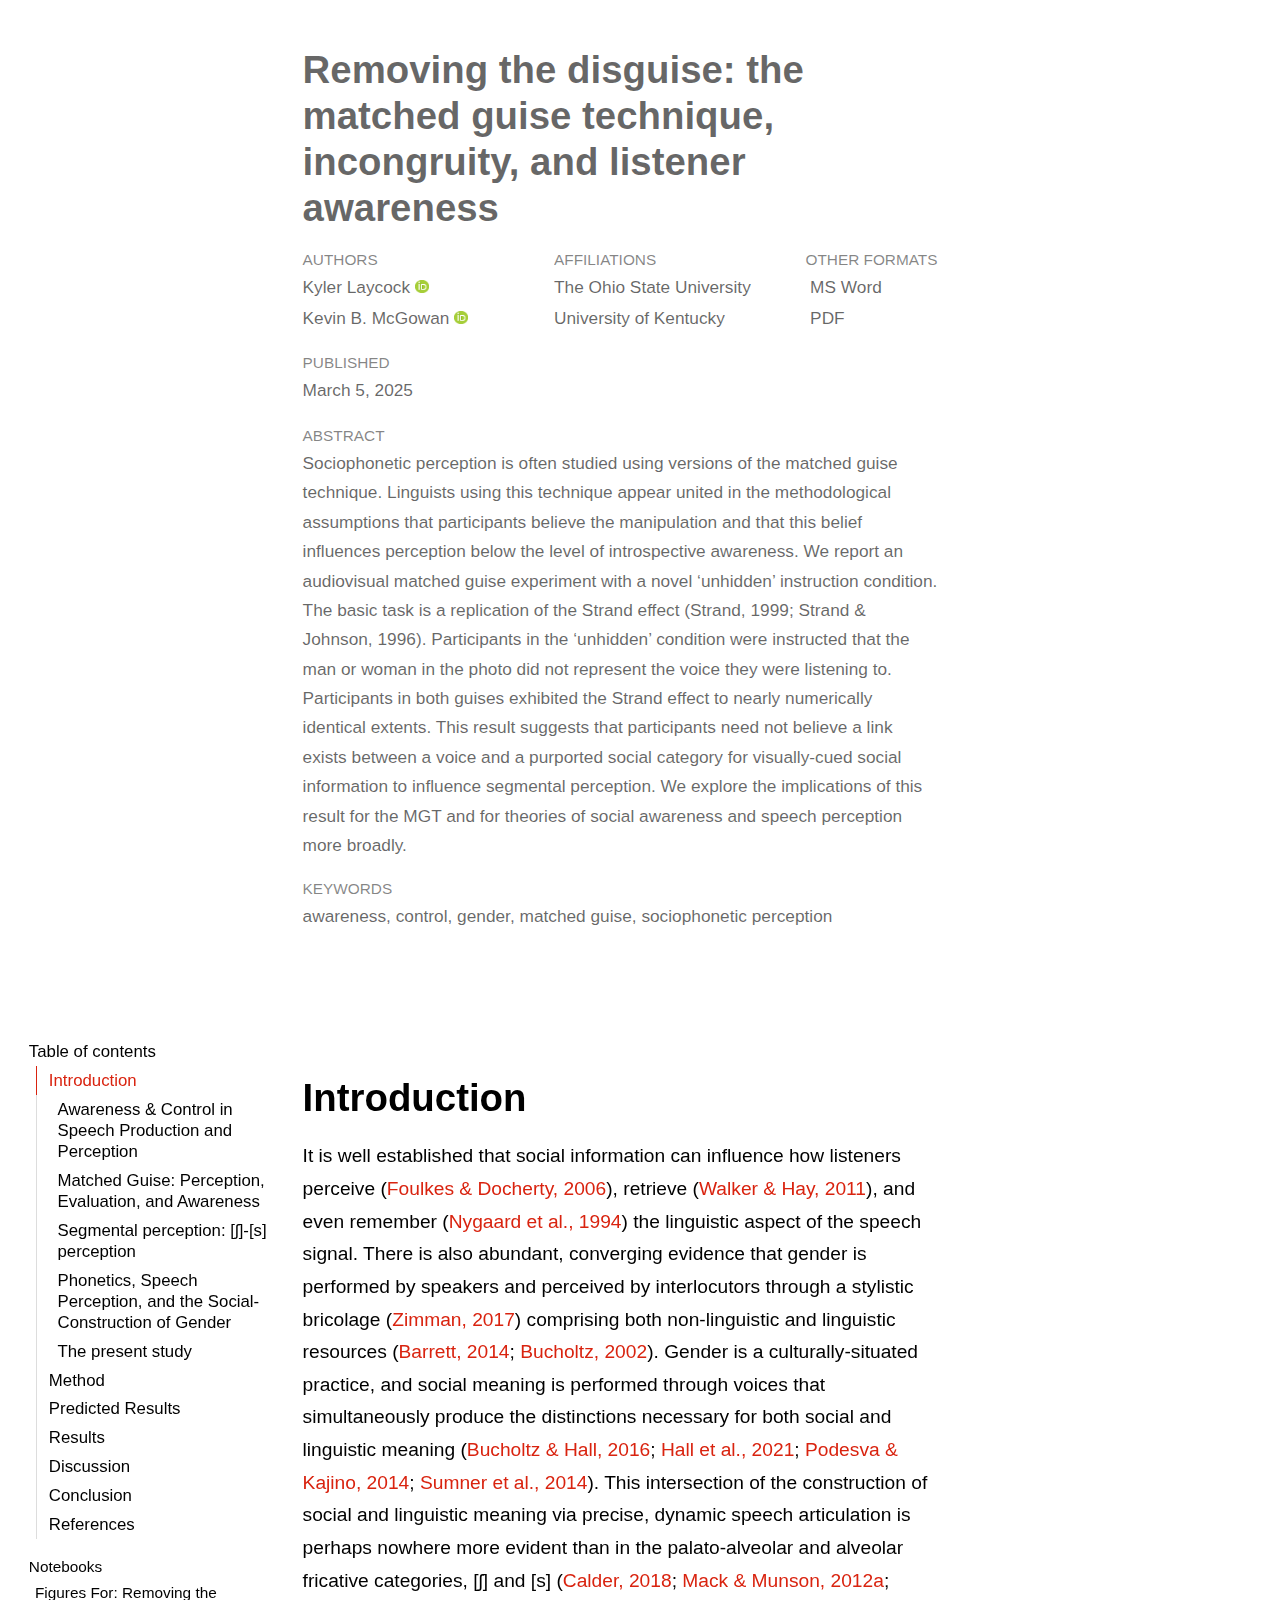
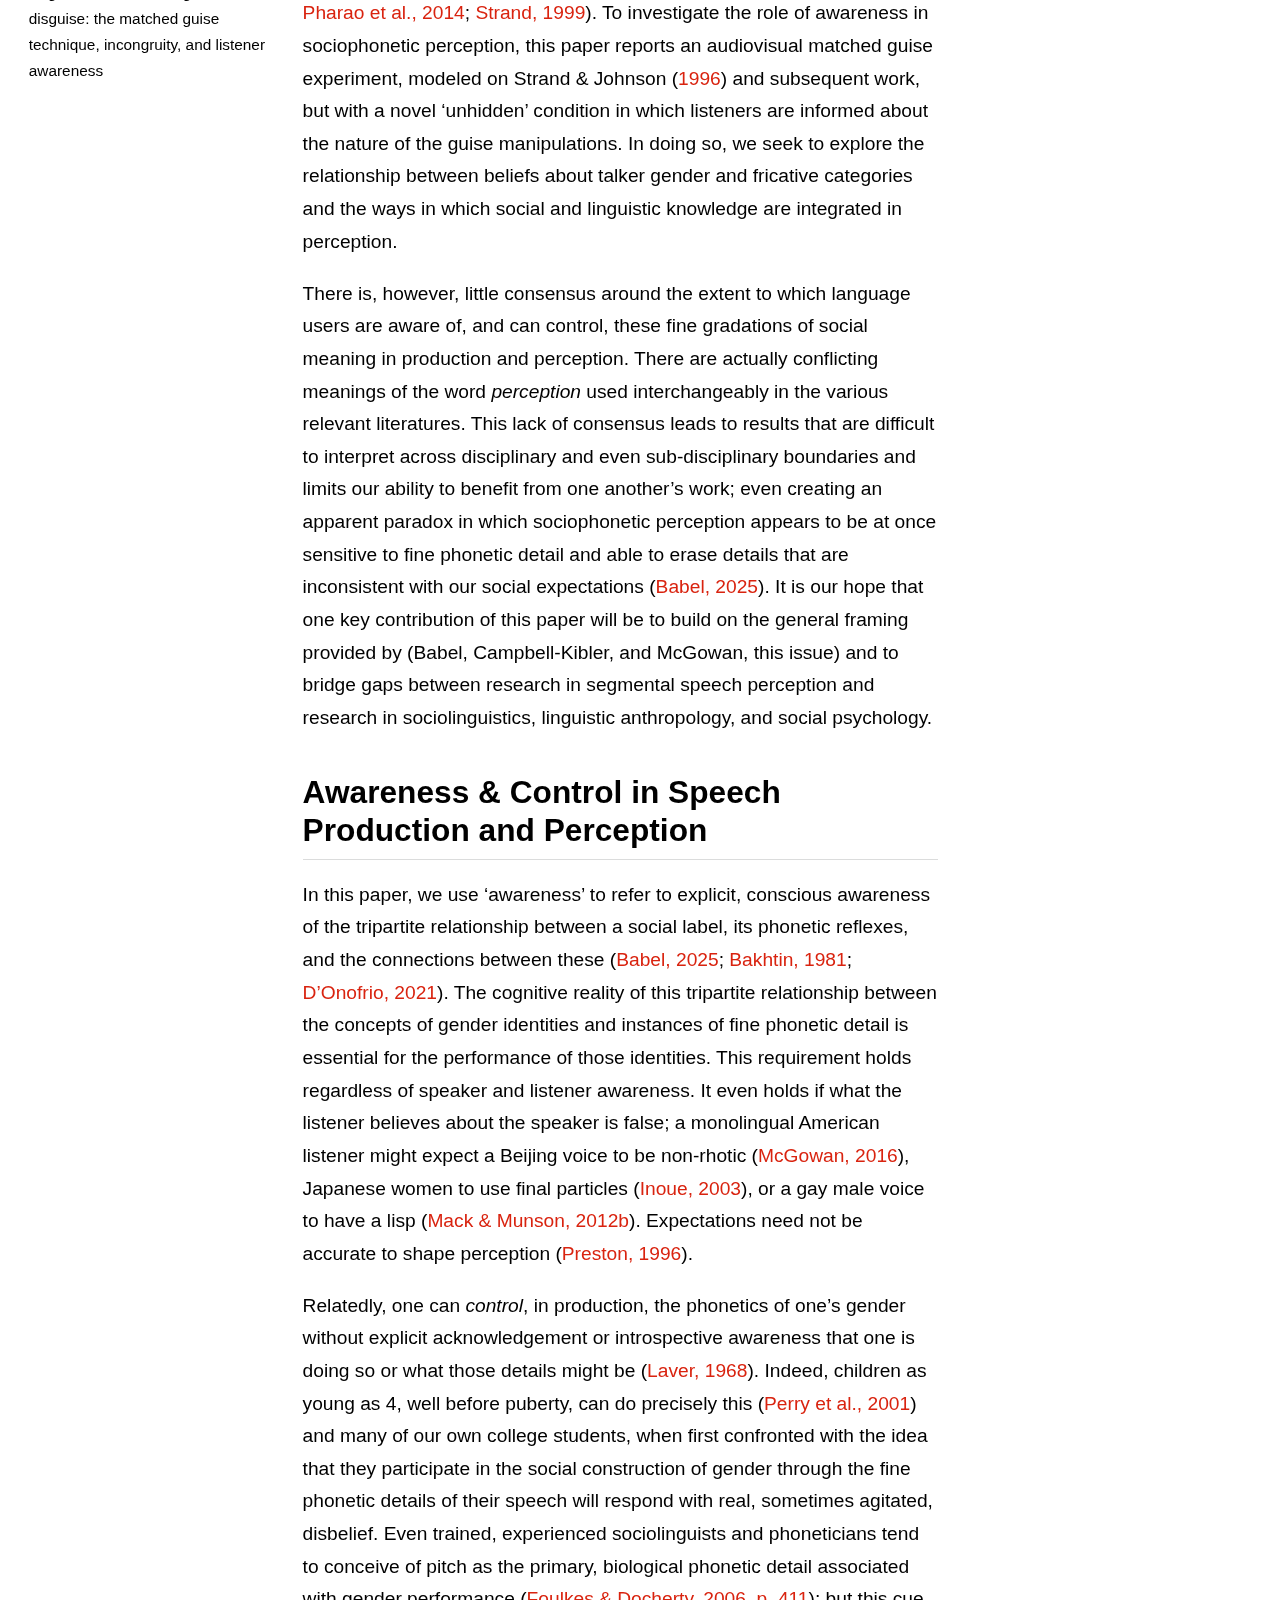
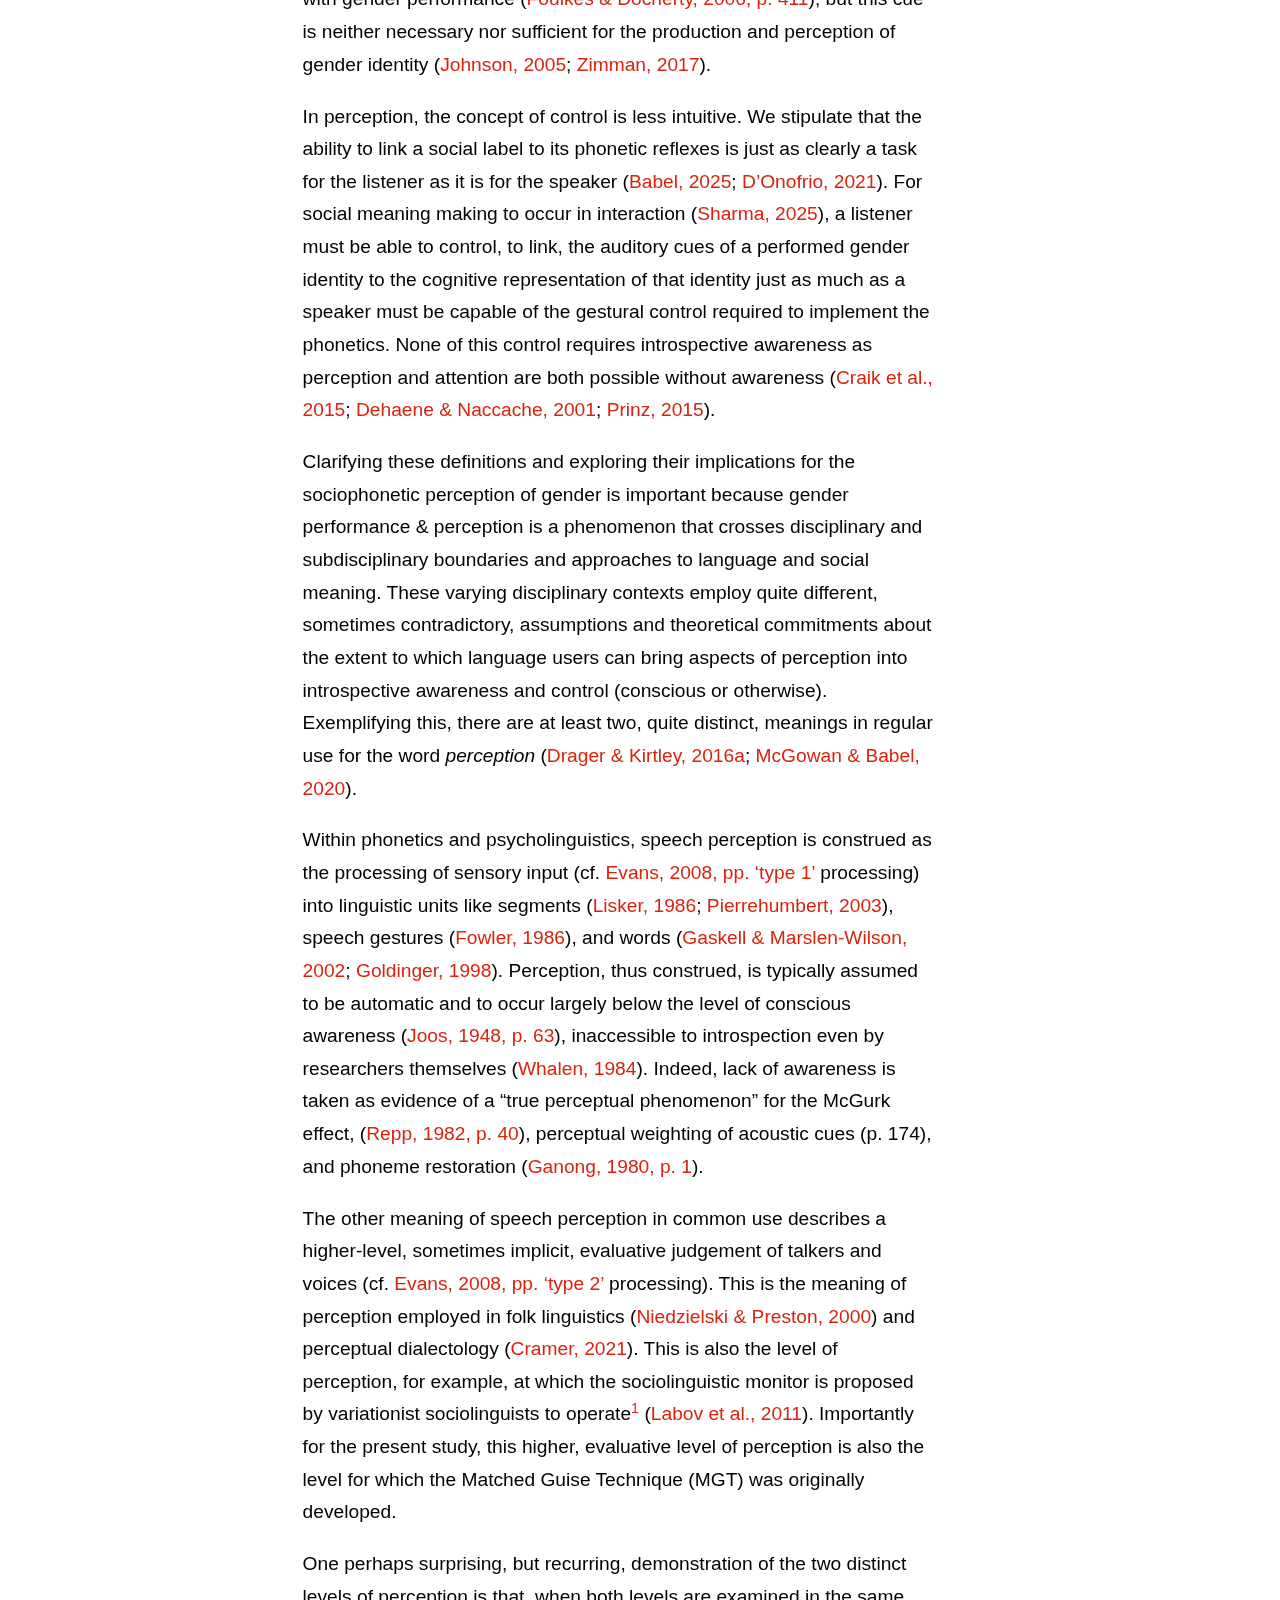
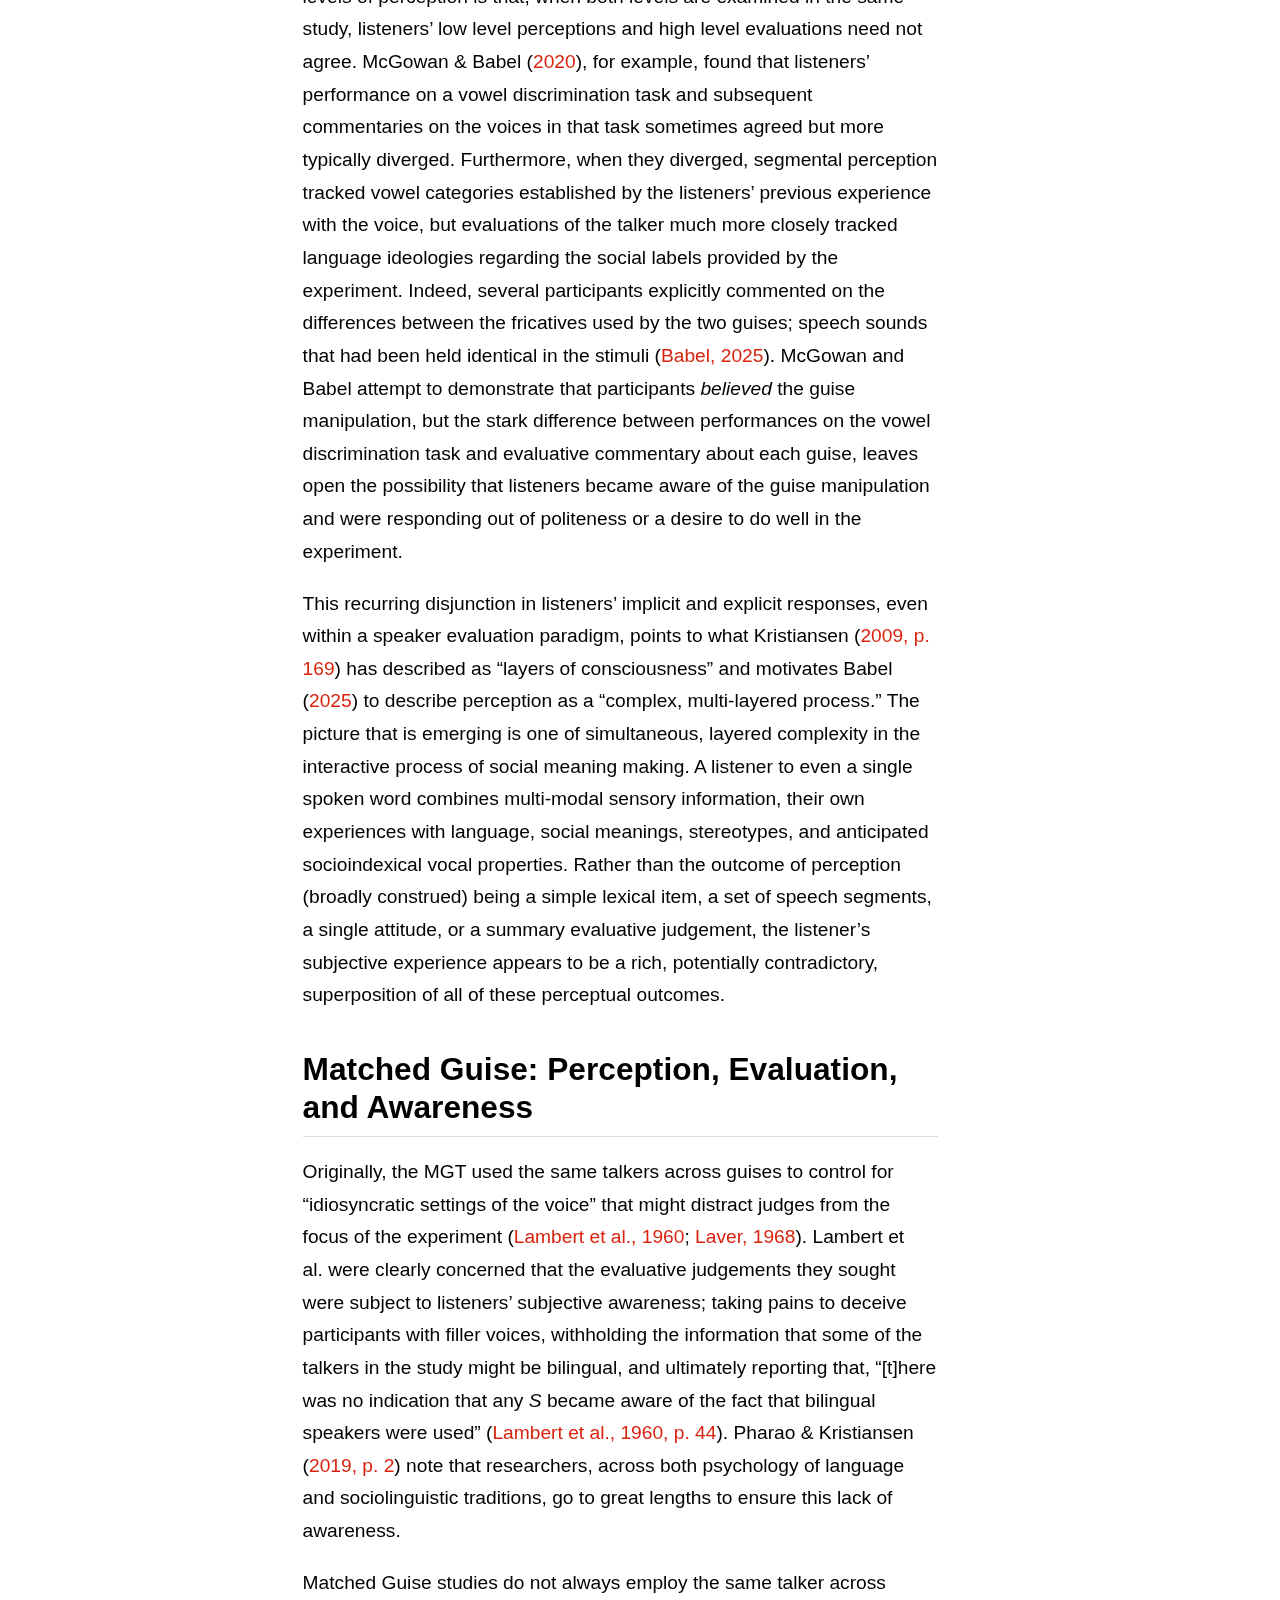
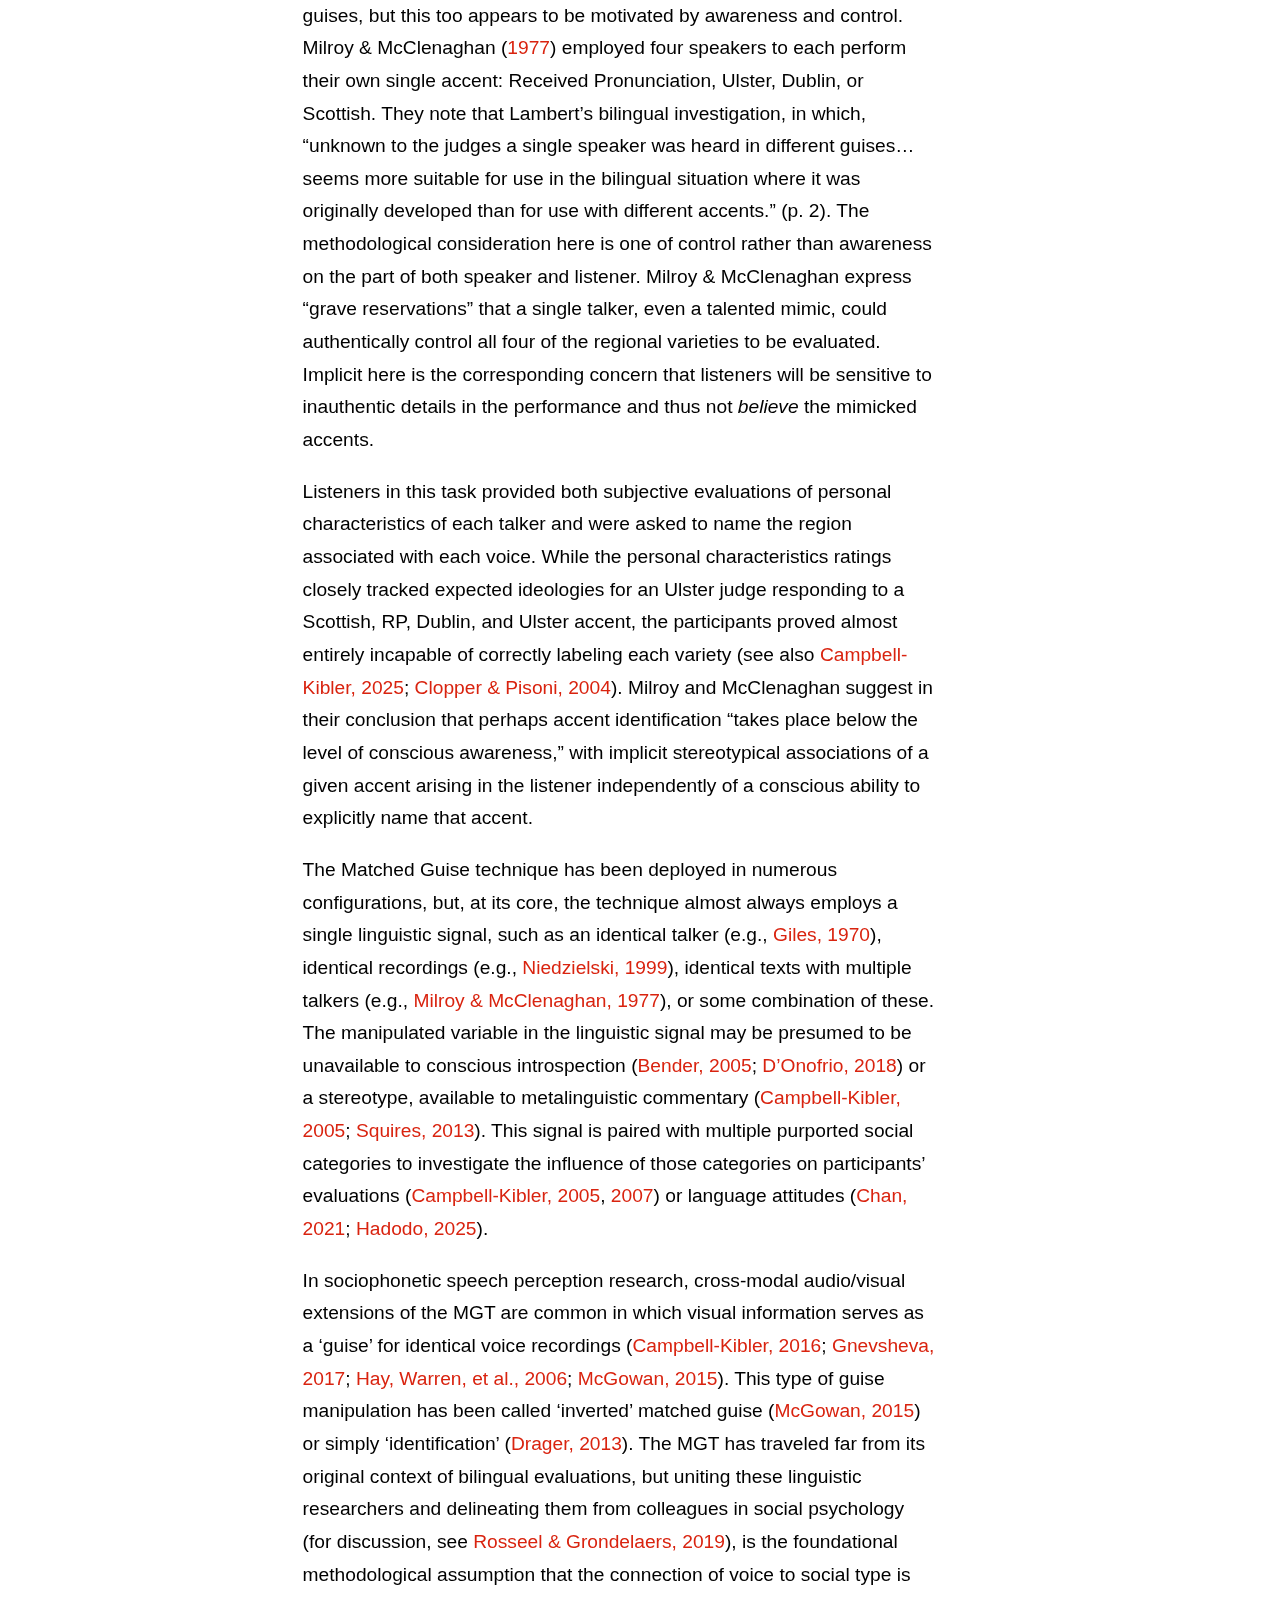
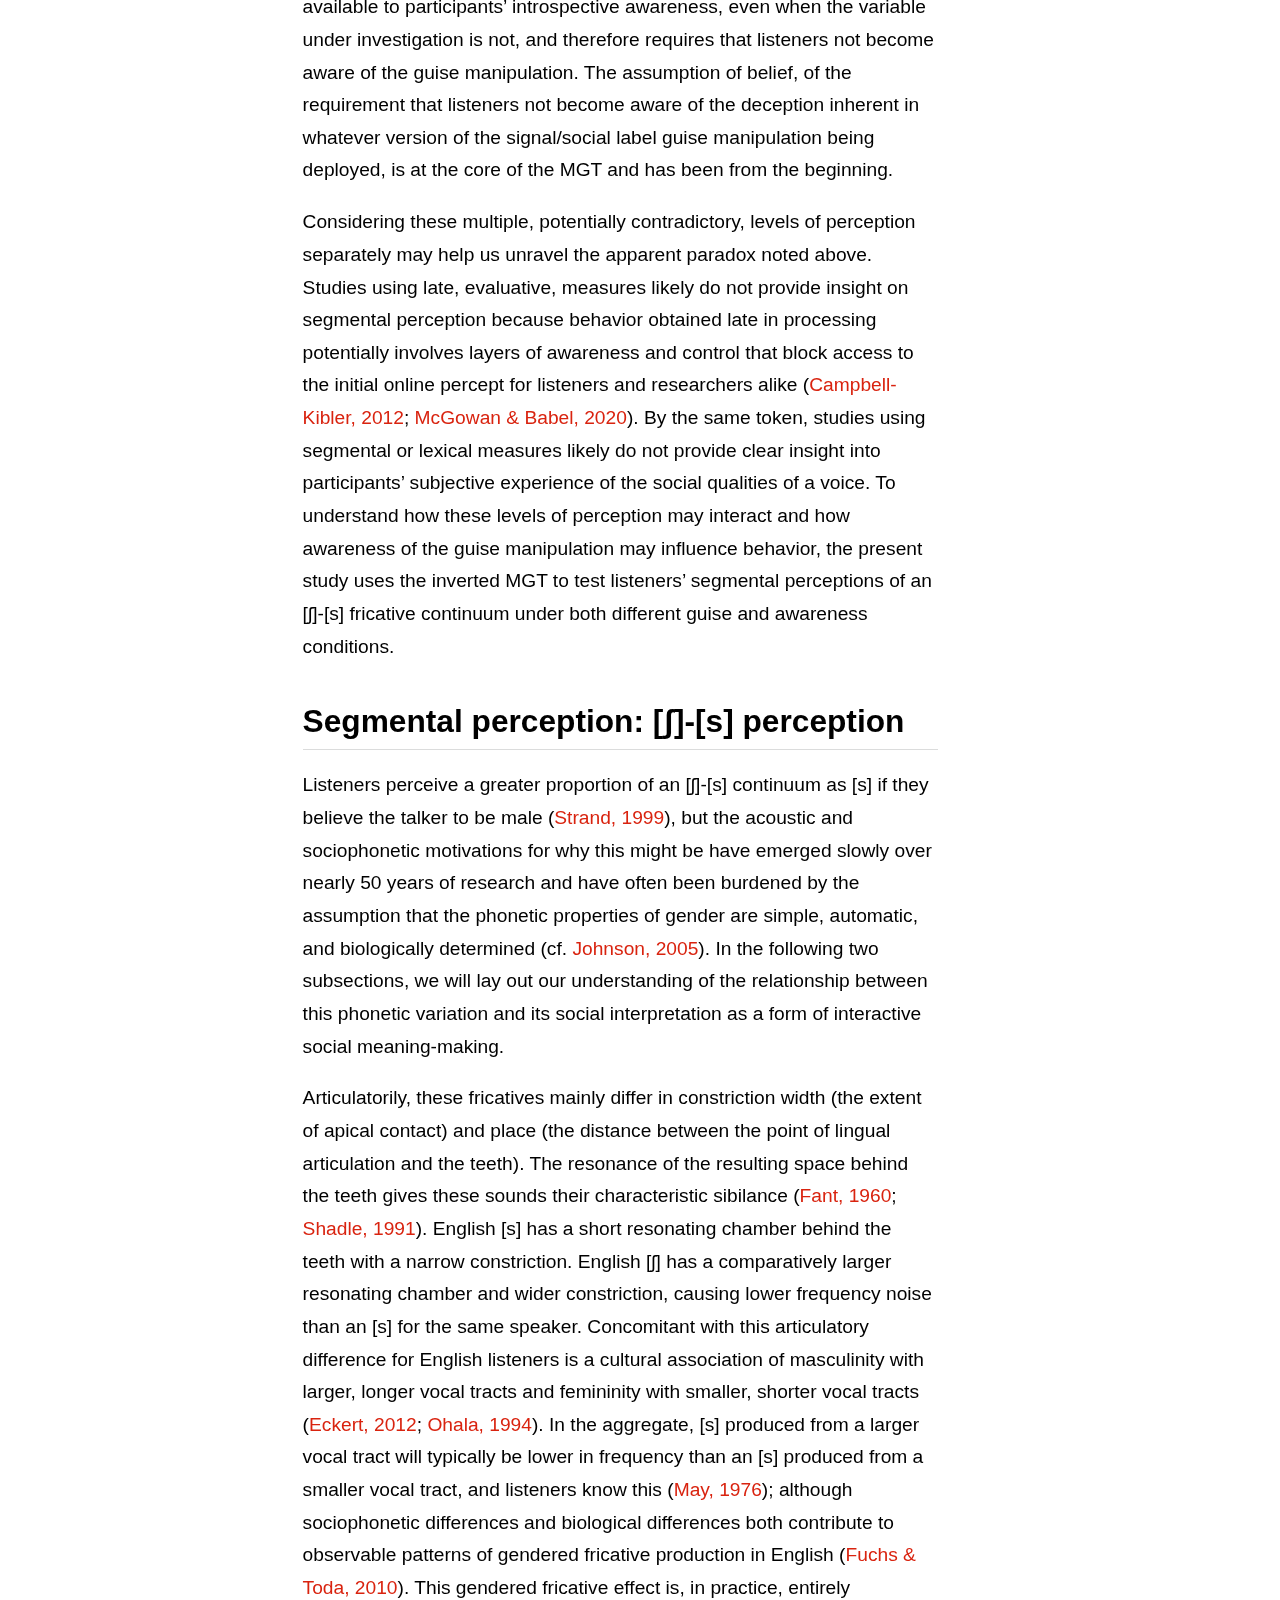
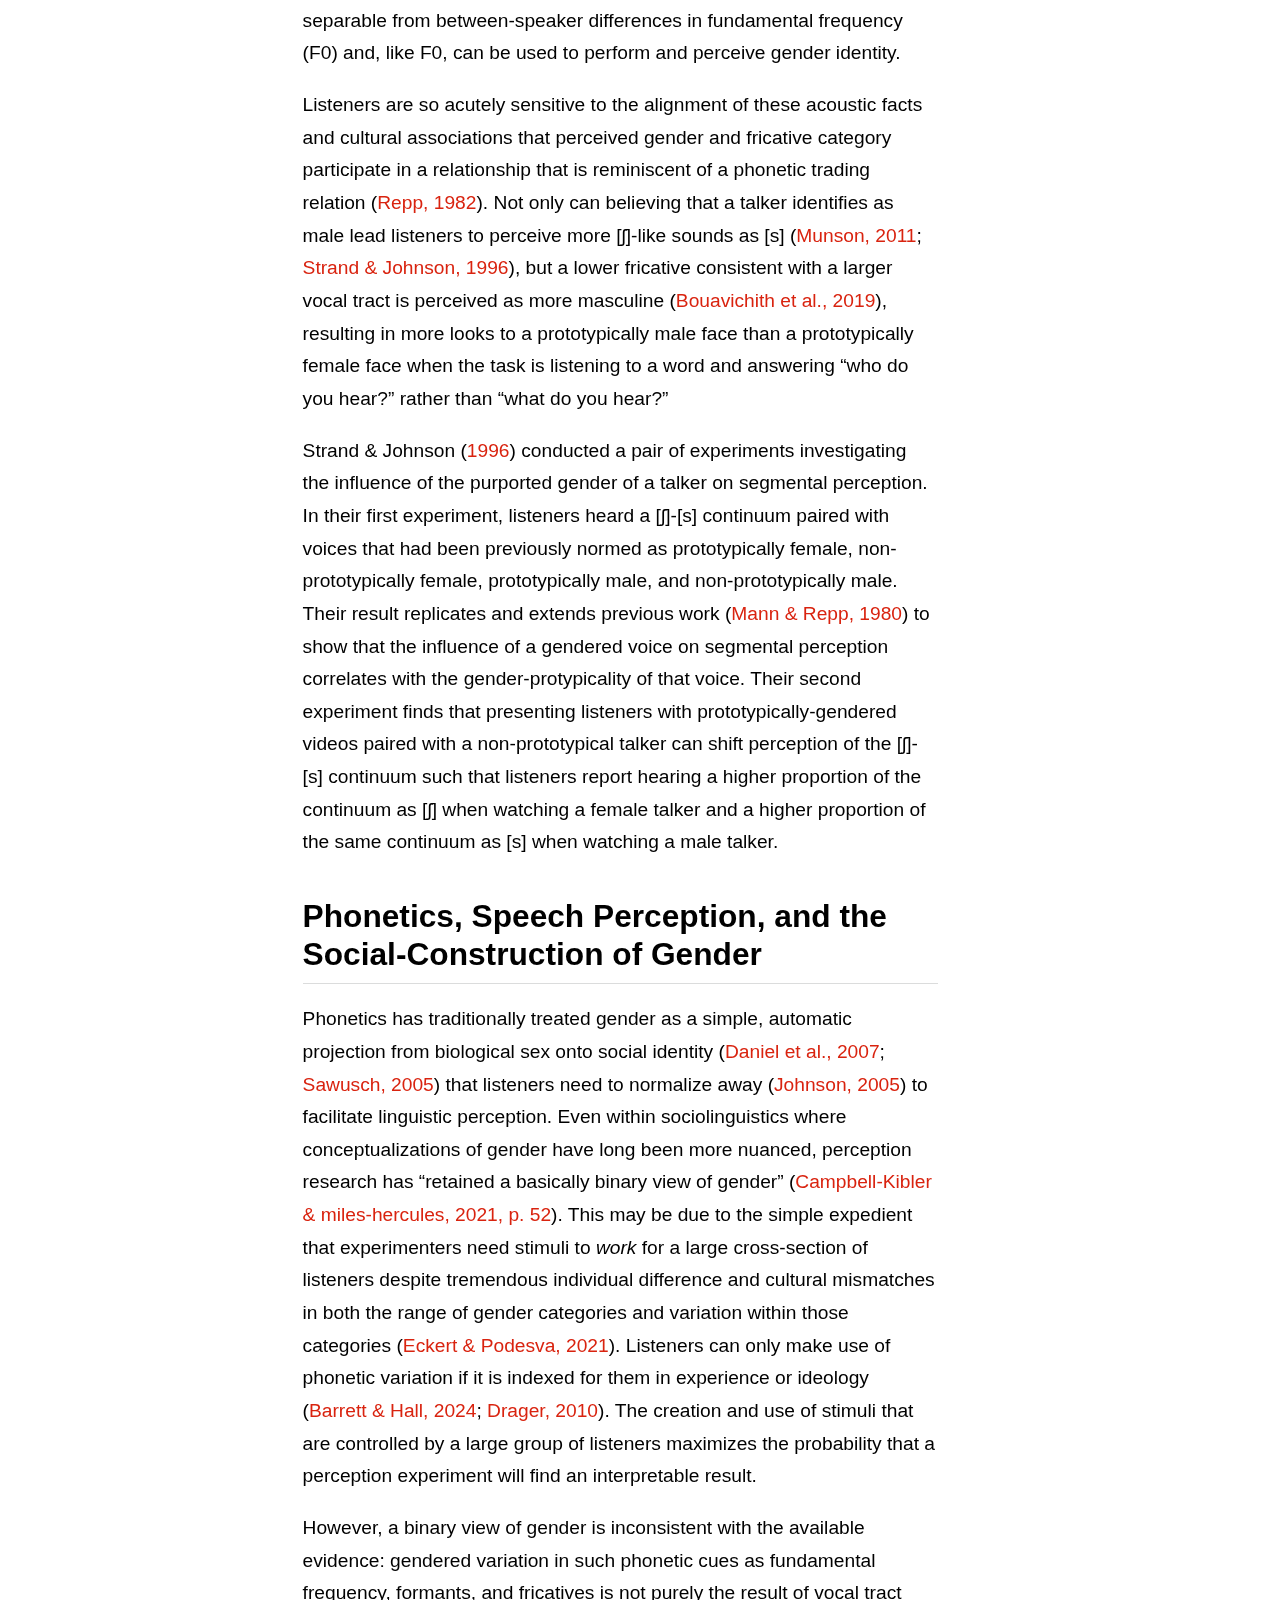
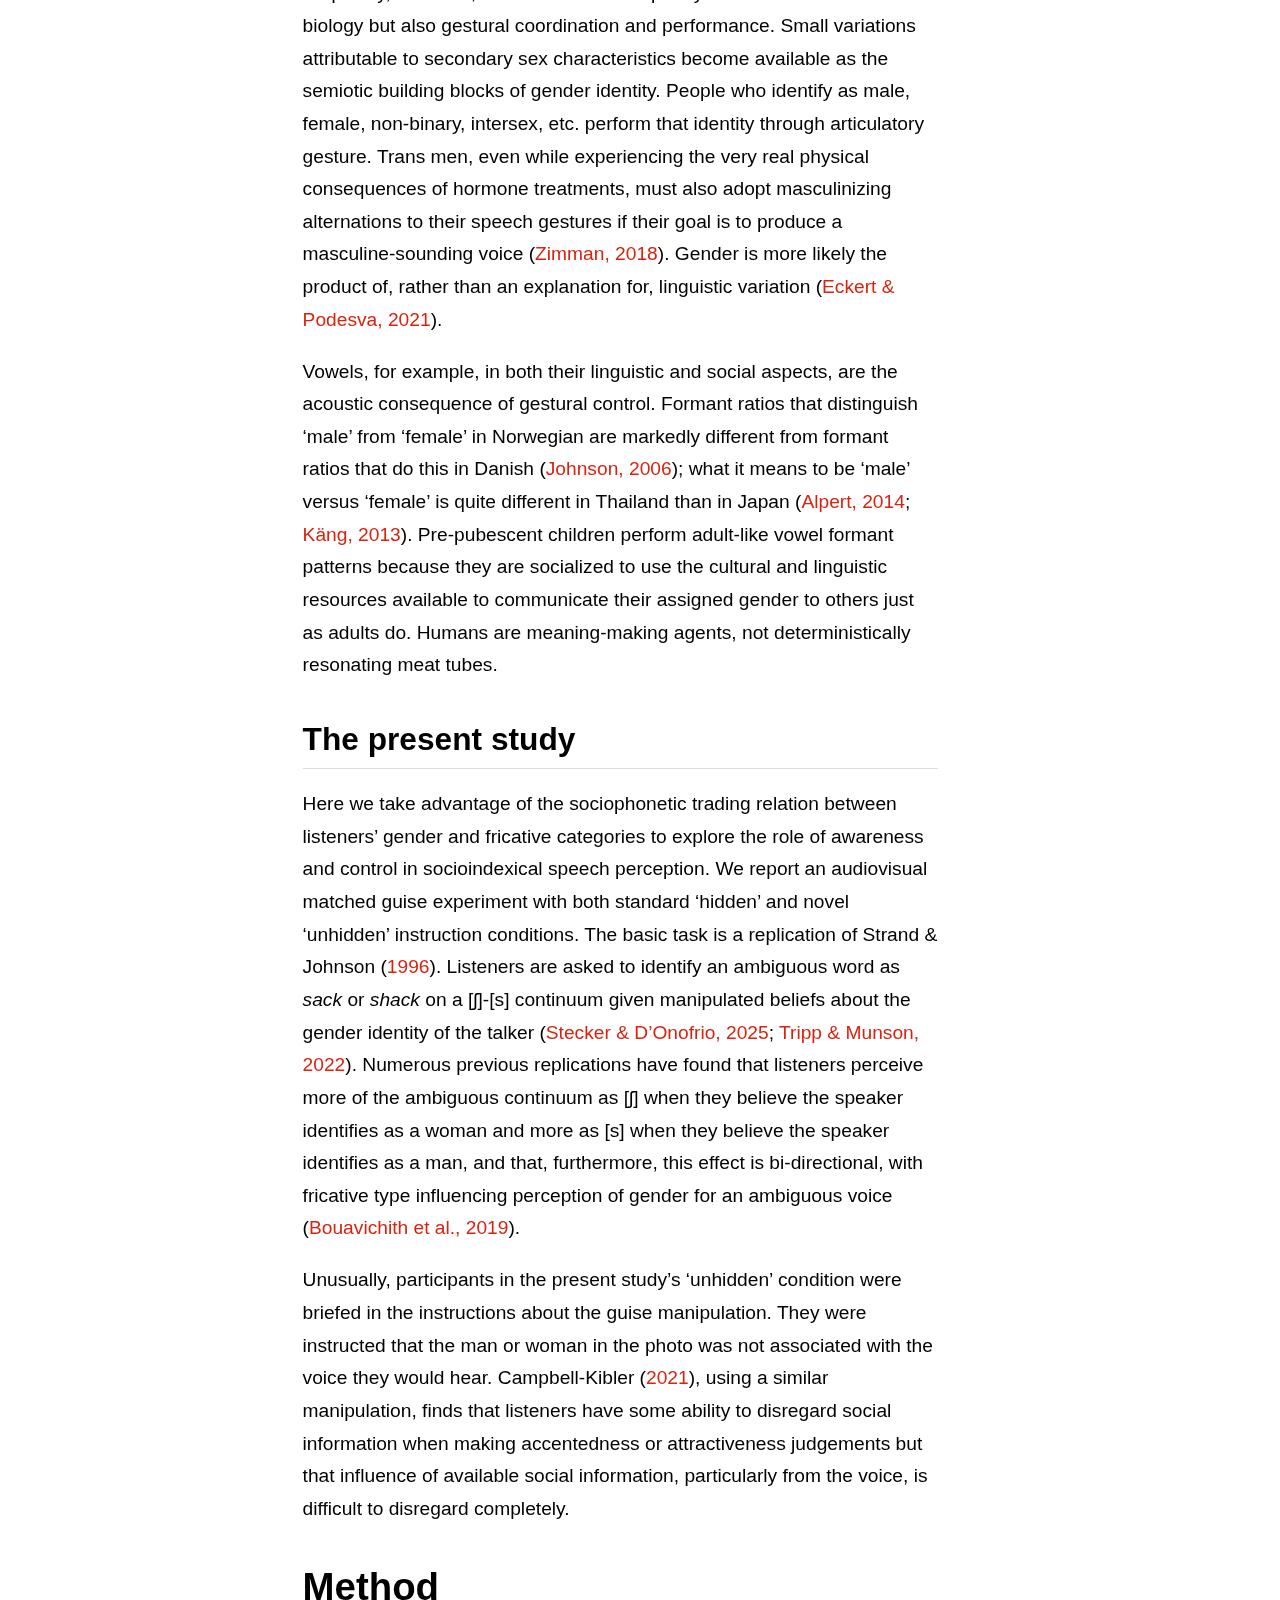
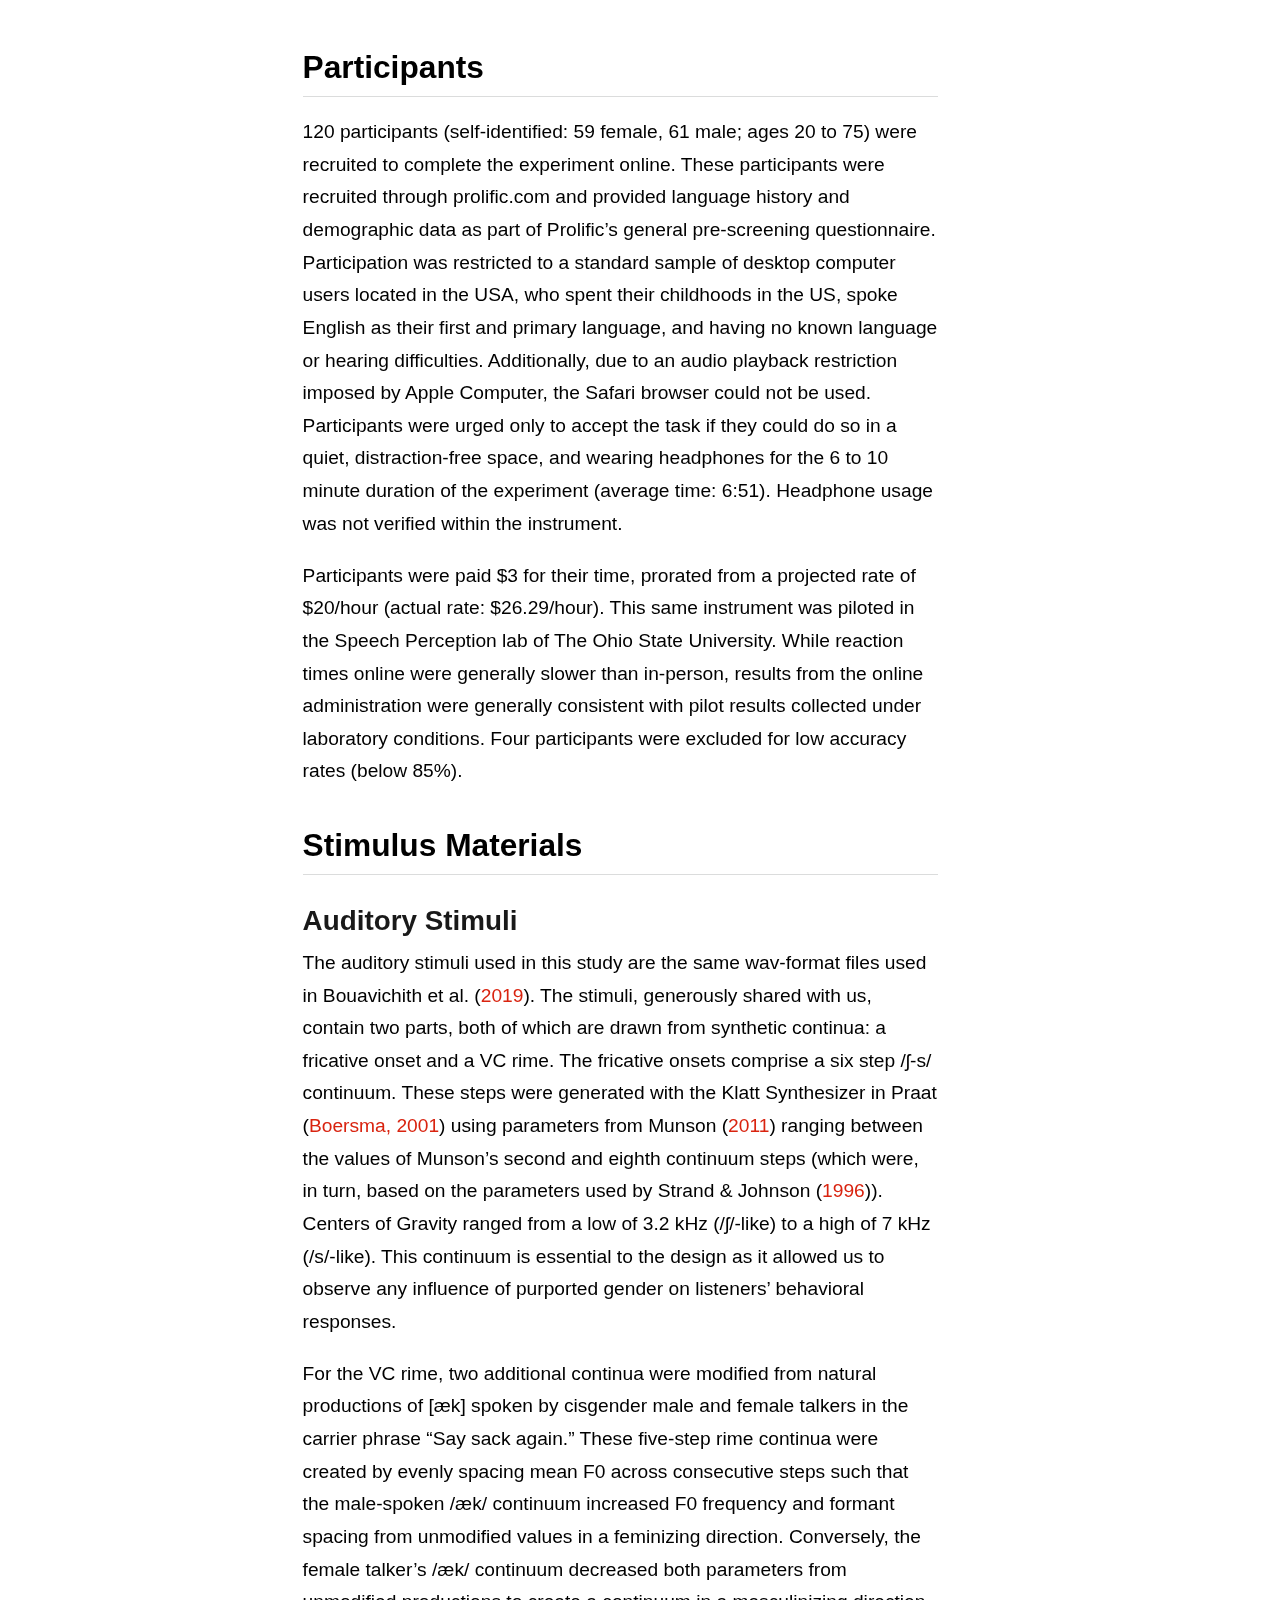
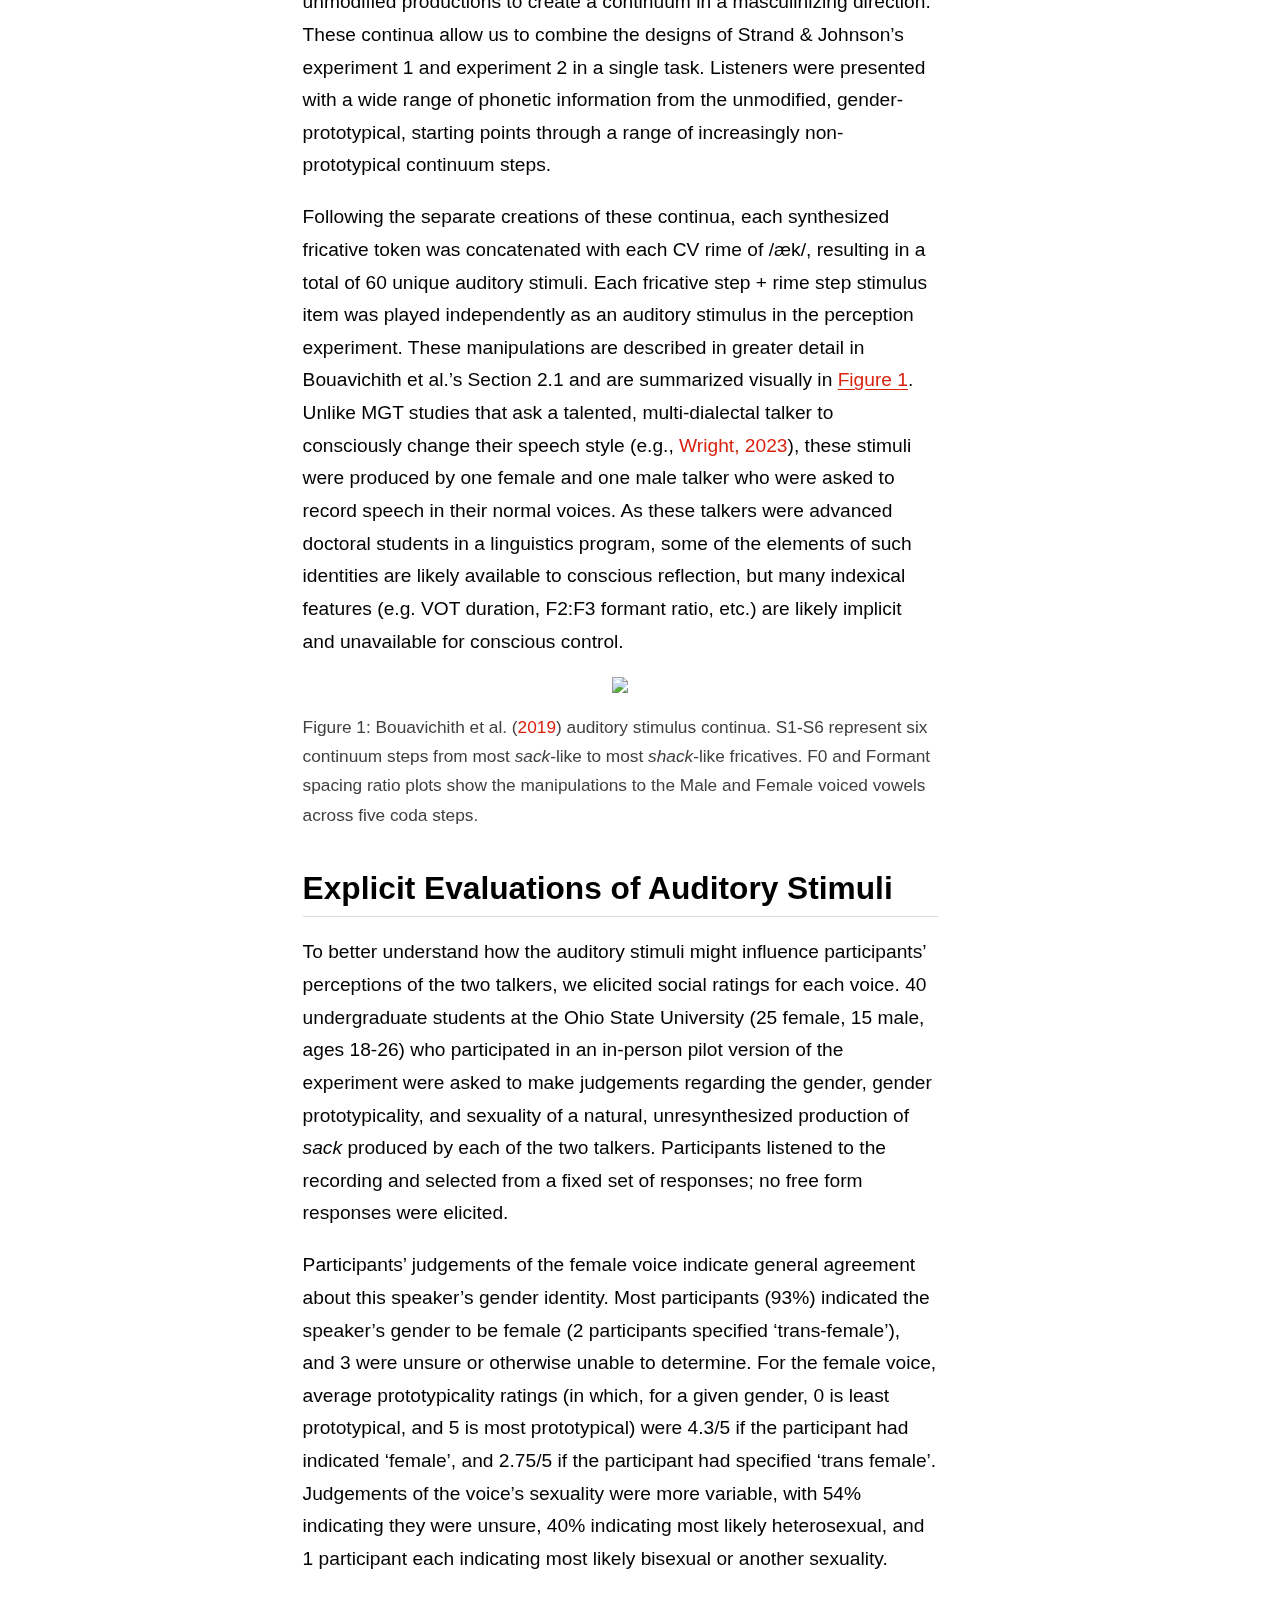
==== commit e4e7dcfe: "Built site for gh-pages" ====
--- a/index.html
+++ b/index.html
@@ -131,7 +131,7 @@
 <meta name="citation_reference" content="citation_title=Why don’t all contact features act alike? Contact features as enregistered features;,citation_author=Anna M. Babel;,citation_publication_date=2011;,citation_cover_date=2011;,citation_year=2011;,citation_volume=4;,citation_journal_title=Journal of Language Contact;">
 <meta name="citation_reference" content="citation_title=Contact and contrast in valley spanish;,citation_author=Anna M. Babel;,citation_publication_date=2010-05;,citation_cover_date=2010-05;,citation_year=2010;,citation_dissertation_institution=University of Michigan;">
 <meta name="citation_reference" content="citation_title=Dizque, evidentiality, and stance in valley spanish;,citation_abstract=While information sources have largely been treated as transparent categories in the literature on evidentiality, understandings of information source can be culturally and situationally variable. This article proposes that the strictly linguistic information encoded in reportative evidentials cannot be cleanly separated from social influences. Defining an information source, especially when referring to information reported by another person, serves social purposes, such as casting doubt, framing gossip, distancing oneself, or indicating empathy. Using the concept of speaker stance, this study explores the relationship of information source to the interpersonal relationships and interactions that are encoded in this linguistic form. Data from a contact variety of Spanish spoken in central Bolivia provide evidence that diz(que), a Spanish word, has undergone influence from Quechua to become a systematic reportative evidential marker in this variety of Bolivian Spanish. Speakers use information source marking in order to shade subtleties of relationships and authority. (Evidentiality, speaker stance, Andean Spanish, Bolivian Spanish, language contact, linguistic anthropology);,citation_author=Anna M. Babel;,citation_publication_date=2009;,citation_cover_date=2009;,citation_year=2009;,citation_issue=04;,citation_doi=10.1017/S0047404509990236;,citation_volume=38;,citation_journal_title=Language in Society;">
-<meta name="citation_reference" content="citation_title=A semiotic approach to awareness and control;,citation_author=Anna M. Babel;,citation_issue=1;,citation_volume=42;,citation_journal_title=Journal of Sociolinguistics;">
+<meta name="citation_reference" content="citation_title=A semiotic approach to awareness and control;,citation_author=Anna M. Babel;,citation_publication_date=2025;,citation_cover_date=2025;,citation_year=2025;,citation_issue=1;,citation_volume=29;,citation_journal_title=Journal of Sociolinguistics;">
 <meta name="citation_reference" content="citation_title=Accessing psycho-acoustic perception and language-specific perception with speech sounds;,citation_author=Molly Babel;,citation_author=Keith Johnson;,citation_publication_date=2010;,citation_cover_date=2010;,citation_year=2010;,citation_issue=1;,citation_doi=10.1515/LABPHON.2010.009;,citation_isbn=1868-6346;,citation_volume=1;,citation_journal_title=Laboratory Phonology;,citation_publisher=De Gruyter;">
 <meta name="citation_reference" content="citation_title=Phonetic and social selectivity in speech accommodation.;,citation_author=Molly Babel;,citation_publication_date=2009;,citation_cover_date=2009;,citation_year=2009;,citation_dissertation_institution=University of California, Berkeley;">
 <meta name="citation_reference" content="citation_title=Indexical meanings of [s+] among copenhagen youth: Social perception of a phonetic variant in different prosodic contexts;,citation_author=Nicolai Pharao;,citation_author=Marie Maegaard;,citation_author=Janus Spindler Møller;,citation_author=Tore Kristiansen;,citation_publication_date=2014;,citation_cover_date=2014;,citation_year=2014;,citation_issue=1;,citation_volume=43;,citation_journal_title=Language in Society;,citation_publisher=Cambridge University Press;">
@@ -240,8 +240,8 @@
 <meta name="citation_reference" content="citation_title=Pattern theory: From representation to inference;,citation_author=Ulf Grenander;,citation_author=Michael Miller;,citation_publication_date=2007;,citation_cover_date=2007;,citation_year=2007;">
 <meta name="citation_reference" content="citation_title=How “deep” is dynamism? Revisiting the evaluation of moroccan-flavored netherlandic dutch;,citation_author=Stefan Grondelaers;,citation_author=Paul Gent;,citation_publication_date=2019;,citation_cover_date=2019;,citation_year=2019;,citation_issue=s1;,citation_volume=5;,citation_journal_title=Linguistics Vanguard;,citation_publisher=De Gruyter Mouton;">
 <meta name="citation_reference" content="citation_title=Sensitivity to grammatical and sociophonetic variability in perception;,citation_author=Katie K Drager;,citation_publication_date=2010;,citation_cover_date=2010;,citation_year=2010;,citation_issue=1;,citation_volume=1;,citation_journal_title=Laboratory Phonology;,citation_publisher=De Gruyter;">
-<meta name="citation_reference" content="citation_title=The style game: A socio-cognitive approach to accommodation in real time;,citation_author=Devyani Sharma;,citation_issue=1;,citation_volume=42;,citation_journal_title=Journal of Sociolinguistics;">
-<meta name="citation_reference" content="citation_title=Situating experience in social meaning: Ethnography, experiments and exemplars in the enregisterment of istanbul greek;,citation_author=Matthew Hadodo;,citation_issue=1;,citation_volume=42;,citation_journal_title=Journal of Sociolinguistics;">
+<meta name="citation_reference" content="citation_title=The style game: A socio-cognitive approach to accommodation in real time;,citation_author=Devyani Sharma;,citation_publication_date=2025;,citation_cover_date=2025;,citation_year=2025;,citation_issue=3;,citation_volume=29;,citation_journal_title=Journal of Sociolinguistics;">
+<meta name="citation_reference" content="citation_title=Situating experience in social meaning: Ethnography, experiments and exemplars in the enregisterment of istanbul greek;,citation_author=Matthew Hadodo;,citation_publication_date=2025;,citation_cover_date=2025;,citation_year=2025;,citation_issue=2;,citation_volume=29;,citation_journal_title=Journal of Sociolinguistics;">
 <meta name="citation_reference" content="citation_title=Language and gender;,citation_author=Kira Hall;,citation_author=Rodrigo Borba;,citation_author=Mie Hiramoto;,citation_publication_date=2021;,citation_cover_date=2021;,citation_year=2021;,citation_journal_title=The international encyclopedia of linguistic anthropology;,citation_publisher=John Wiley &amp;amp;amp; Sons Hoboken;">
 <meta name="citation_reference" content="citation_title=Analysis by synthesis.;,citation_author=M. Halle;,citation_author=K. N. Stevens;,citation_editor=W. Wathen-Dunn;,citation_editor=L. E. Woods;,citation_publication_date=1959;,citation_cover_date=1959;,citation_year=1959;,citation_volume=2;,citation_conference_title=Proceedings of the seminar on speech compression and processing.;">
 <meta name="citation_reference" content="citation_title=Structural linguistics;,citation_author=Zellig S. Harris;,citation_publication_date=1951;,citation_cover_date=1951;,citation_year=1951;">
@@ -549,24 +549,24 @@
 <section id="sec-intro" class="level1">
 <h1>Introduction</h1>
 <p>It is well established that social information can influence how listeners perceive <span class="citation" data-cites="foulkesDocherty2006">(<a href="#ref-foulkesDocherty2006" role="doc-biblioref">Foulkes &amp; Docherty, 2006</a>)</span>, retrieve <span class="citation" data-cites="walkerHay2011">(<a href="#ref-walkerHay2011" role="doc-biblioref">Walker &amp; Hay, 2011</a>)</span>, and even remember <span class="citation" data-cites="nygaard1994">(<a href="#ref-nygaard1994" role="doc-biblioref">Nygaard et al., 1994</a>)</span> the linguistic aspect of the speech signal. There is also abundant, converging evidence that gender is performed by speakers and perceived by interlocutors through a stylistic bricolage <span class="citation" data-cites="zimman2017">(<a href="#ref-zimman2017" role="doc-biblioref">Zimman, 2017</a>)</span> comprising both non-linguistic and linguistic resources <span class="citation" data-cites="barrett2014 bucholtz2002">(<a href="#ref-barrett2014" role="doc-biblioref">Barrett, 2014</a>; <a href="#ref-bucholtz2002" role="doc-biblioref">Bucholtz, 2002</a>)</span>. Gender is a culturally-situated practice, and social meaning is performed through voices that simultaneously produce the distinctions necessary for both social and linguistic meaning <span class="citation" data-cites="hall2021language podesvaKajino2014 bucholtzHall2016 sumner2014">(<a href="#ref-bucholtzHall2016" role="doc-biblioref">Bucholtz &amp; Hall, 2016</a>; <a href="#ref-hall2021language" role="doc-biblioref">Hall et al., 2021</a>; <a href="#ref-podesvaKajino2014" role="doc-biblioref">Podesva &amp; Kajino, 2014</a>; <a href="#ref-sumner2014" role="doc-biblioref">Sumner et al., 2014</a>)</span>. This intersection of the construction of social and linguistic meaning via precise, dynamic speech articulation is perhaps nowhere more evident than in the palato-alveolar and alveolar fricative categories, [ʃ] and [s] <span class="citation" data-cites="calder2018 mackMunson2012b pharao2014 strand1999">(<a href="#ref-calder2018" role="doc-biblioref">Calder, 2018</a>; <a href="#ref-mackMunson2012b" role="doc-biblioref">Mack &amp; Munson, 2012a</a>; <a href="#ref-pharao2014" role="doc-biblioref">Pharao et al., 2014</a>; <a href="#ref-strand1999" role="doc-biblioref">Strand, 1999</a>)</span>. To investigate the role of awareness in sociophonetic perception, this paper reports an audiovisual matched guise experiment, modeled on <span class="citation" data-cites="strandJohnson1996">Strand &amp; Johnson (<a href="#ref-strandJohnson1996" role="doc-biblioref">1996</a>)</span> and subsequent work, but with a novel ‘unhidden’ condition in which listeners are informed about the nature of the guise manipulations. In doing so, we seek to explore the relationship between beliefs about talker gender and fricative categories and the ways in which social and linguistic knowledge are integrated in perception.</p>
-<p>There is, however, little consensus around the extent to which language users are aware of, and can control, these fine gradations of social meaning in production and perception. There are actually conflicting meanings of the word <em>perception</em> used interchangeably in the various relevant literatures. This lack of consensus leads to results that are difficult to interpret across disciplinary and even sub-disciplinary boundaries and limits our ability to benefit from one another’s work; even creating an apparent paradox in which sociophonetic perception appears to be at once sensitive to fine phonetic detail and able to erase details that are inconsistent with our social expectations <span class="citation" data-cites="BabelIssue">(<a href="#ref-BabelIssue" role="doc-biblioref">Babel, this issue</a>)</span>. It is our hope that one key contribution of this paper will be to build on the general framing provided by (Babel, Campbell-Kibler, and McGowan, this issue) and to bridge gaps between research in segmental speech perception and research in sociolinguistics, linguistic anthropology, and social psychology.</p>
+<p>There is, however, little consensus around the extent to which language users are aware of, and can control, these fine gradations of social meaning in production and perception. There are actually conflicting meanings of the word <em>perception</em> used interchangeably in the various relevant literatures. This lack of consensus leads to results that are difficult to interpret across disciplinary and even sub-disciplinary boundaries and limits our ability to benefit from one another’s work; even creating an apparent paradox in which sociophonetic perception appears to be at once sensitive to fine phonetic detail and able to erase details that are inconsistent with our social expectations <span class="citation" data-cites="BabelIssue">(<a href="#ref-BabelIssue" role="doc-biblioref">Babel, 2025</a>)</span>. It is our hope that one key contribution of this paper will be to build on the general framing provided by (Babel, Campbell-Kibler, and McGowan, this issue) and to bridge gaps between research in segmental speech perception and research in sociolinguistics, linguistic anthropology, and social psychology.</p>
 <section id="sec-background" class="level2">
 <h2 class="anchored" data-anchor-id="sec-background">Awareness &amp; Control in Speech Production and Perception</h2>
-<p>In this paper, we use ‘awareness’ to refer to explicit, conscious awareness of the tripartite relationship between a social label, its phonetic reflexes, and the connections between these <span class="citation" data-cites="BabelIssue donofrio2021 bakhtin1981">(<a href="#ref-BabelIssue" role="doc-biblioref">Babel, this issue</a>; <a href="#ref-bakhtin1981" role="doc-biblioref">Bakhtin, 1981</a>; <a href="#ref-donofrio2021" role="doc-biblioref">D’Onofrio, 2021</a>)</span>. The cognitive reality of this tripartite relationship between the concepts of gender identities and instances of fine phonetic detail is essential for the performance of those identities. This requirement holds regardless of speaker and listener awareness. It even holds if what the listener believes about the speaker is false; a monolingual American listener might expect a Beijing voice to be non-rhotic <span class="citation" data-cites="mcgowan2016">(<a href="#ref-mcgowan2016" role="doc-biblioref">McGowan, 2016</a>)</span>, Japanese women to use final particles <span class="citation" data-cites="inoue2003">(<a href="#ref-inoue2003" role="doc-biblioref">Inoue, 2003</a>)</span>, or a gay male voice to have a lisp <span class="citation" data-cites="mackmunson2012">(<a href="#ref-mackmunson2012" role="doc-biblioref">Mack &amp; Munson, 2012b</a>)</span>. Expectations need not be accurate to shape perception <span class="citation" data-cites="preston1996">(<a href="#ref-preston1996" role="doc-biblioref">Preston, 1996</a>)</span>.</p>
+<p>In this paper, we use ‘awareness’ to refer to explicit, conscious awareness of the tripartite relationship between a social label, its phonetic reflexes, and the connections between these <span class="citation" data-cites="BabelIssue donofrio2021 bakhtin1981">(<a href="#ref-BabelIssue" role="doc-biblioref">Babel, 2025</a>; <a href="#ref-bakhtin1981" role="doc-biblioref">Bakhtin, 1981</a>; <a href="#ref-donofrio2021" role="doc-biblioref">D’Onofrio, 2021</a>)</span>. The cognitive reality of this tripartite relationship between the concepts of gender identities and instances of fine phonetic detail is essential for the performance of those identities. This requirement holds regardless of speaker and listener awareness. It even holds if what the listener believes about the speaker is false; a monolingual American listener might expect a Beijing voice to be non-rhotic <span class="citation" data-cites="mcgowan2016">(<a href="#ref-mcgowan2016" role="doc-biblioref">McGowan, 2016</a>)</span>, Japanese women to use final particles <span class="citation" data-cites="inoue2003">(<a href="#ref-inoue2003" role="doc-biblioref">Inoue, 2003</a>)</span>, or a gay male voice to have a lisp <span class="citation" data-cites="mackmunson2012">(<a href="#ref-mackmunson2012" role="doc-biblioref">Mack &amp; Munson, 2012b</a>)</span>. Expectations need not be accurate to shape perception <span class="citation" data-cites="preston1996">(<a href="#ref-preston1996" role="doc-biblioref">Preston, 1996</a>)</span>.</p>
 <p>Relatedly, one can <em>control</em>, in production, the phonetics of one’s gender without explicit acknowledgement or introspective awareness that one is doing so or what those details might be <span class="citation" data-cites="laver1968">(<a href="#ref-laver1968" role="doc-biblioref">Laver, 1968</a>)</span>. Indeed, children as young as 4, well before puberty, can do precisely this <span class="citation" data-cites="perryOhdeAshmead2001">(<a href="#ref-perryOhdeAshmead2001" role="doc-biblioref">Perry et al., 2001</a>)</span> and many of our own college students, when first confronted with the idea that they participate in the social construction of gender through the fine phonetic details of their speech will respond with real, sometimes agitated, disbelief. Even trained, experienced sociolinguists and phoneticians tend to conceive of pitch as the primary, biological phonetic detail associated with gender performance <span class="citation" data-cites="foulkesDocherty2006">(<a href="#ref-foulkesDocherty2006" role="doc-biblioref">Foulkes &amp; Docherty, 2006, p. 411</a>)</span>; but this cue is neither necessary nor sufficient for the production and perception of gender identity <span class="citation" data-cites="zimman2017 johnson2005">(<a href="#ref-johnson2005" role="doc-biblioref">Johnson, 2005</a>; <a href="#ref-zimman2017" role="doc-biblioref">Zimman, 2017</a>)</span>.</p>
-<p>In perception, the concept of control is less intuitive. We stipulate that the ability to link a social label to its phonetic reflexes is just as clearly a task for the listener as it is for the speaker <span class="citation" data-cites="BabelIssue donofrio2021">(<a href="#ref-BabelIssue" role="doc-biblioref">Babel, this issue</a>; <a href="#ref-donofrio2021" role="doc-biblioref">D’Onofrio, 2021</a>)</span>. For social meaning making to occur in interaction <span class="citation" data-cites="SharmaIssue">(<a href="#ref-SharmaIssue" role="doc-biblioref">Sharma, this issue</a>)</span>, a listener must be able to control, to link, the auditory cues of a performed gender identity to the cognitive representation of that identity just as much as a speaker must be capable of the gestural control required to implement the phonetics. None of this control requires introspective awareness as perception and attention are both possible without awareness <span class="citation" data-cites="craik_recognition_2015 prinz_unconscious_2015 dehaene_towards_2001">(<a href="#ref-craik_recognition_2015" role="doc-biblioref">Craik et al., 2015</a>; <a href="#ref-dehaene_towards_2001" role="doc-biblioref">Dehaene &amp; Naccache, 2001</a>; <a href="#ref-prinz_unconscious_2015" role="doc-biblioref">Prinz, 2015</a>)</span>.</p>
+<p>In perception, the concept of control is less intuitive. We stipulate that the ability to link a social label to its phonetic reflexes is just as clearly a task for the listener as it is for the speaker <span class="citation" data-cites="BabelIssue donofrio2021">(<a href="#ref-BabelIssue" role="doc-biblioref">Babel, 2025</a>; <a href="#ref-donofrio2021" role="doc-biblioref">D’Onofrio, 2021</a>)</span>. For social meaning making to occur in interaction <span class="citation" data-cites="SharmaIssue">(<a href="#ref-SharmaIssue" role="doc-biblioref">Sharma, 2025</a>)</span>, a listener must be able to control, to link, the auditory cues of a performed gender identity to the cognitive representation of that identity just as much as a speaker must be capable of the gestural control required to implement the phonetics. None of this control requires introspective awareness as perception and attention are both possible without awareness <span class="citation" data-cites="craik_recognition_2015 prinz_unconscious_2015 dehaene_towards_2001">(<a href="#ref-craik_recognition_2015" role="doc-biblioref">Craik et al., 2015</a>; <a href="#ref-dehaene_towards_2001" role="doc-biblioref">Dehaene &amp; Naccache, 2001</a>; <a href="#ref-prinz_unconscious_2015" role="doc-biblioref">Prinz, 2015</a>)</span>.</p>
 <p>Clarifying these definitions and exploring their implications for the sociophonetic perception of gender is important because gender performance &amp; perception is a phenomenon that crosses disciplinary and subdisciplinary boundaries and approaches to language and social meaning. These varying disciplinary contexts employ quite different, sometimes contradictory, assumptions and theoretical commitments about the extent to which language users can bring aspects of perception into introspective awareness and control (conscious or otherwise). Exemplifying this, there are at least two, quite distinct, meanings in regular use for the word <em>perception</em> <span class="citation" data-cites="drager2016a mcgowanBabel2020">(<a href="#ref-drager2016a" role="doc-biblioref">Drager &amp; Kirtley, 2016a</a>; <a href="#ref-mcgowanBabel2020" role="doc-biblioref">McGowan &amp; Babel, 2020</a>)</span>.</p>
 <p>Within phonetics and psycholinguistics, speech perception is construed as the processing of sensory input <span class="citation" data-cites="evans2008">(cf. <a href="#ref-evans2008" role="doc-biblioref">Evans, 2008, pp. ‘type 1’</a> processing)</span> into linguistic units like segments <span class="citation" data-cites="lisker1986 pierrehumbert2003phonetic">(<a href="#ref-lisker1986" role="doc-biblioref">Lisker, 1986</a>; <a href="#ref-pierrehumbert2003phonetic" role="doc-biblioref">Pierrehumbert, 2003</a>)</span>, speech gestures <span class="citation" data-cites="Fowler1986">(<a href="#ref-Fowler1986" role="doc-biblioref">Fowler, 1986</a>)</span>, and words <span class="citation" data-cites="gaskell2002representation Goldinger1998">(<a href="#ref-gaskell2002representation" role="doc-biblioref">Gaskell &amp; Marslen-Wilson, 2002</a>; <a href="#ref-Goldinger1998" role="doc-biblioref">Goldinger, 1998</a>)</span>. Perception, thus construed, is typically assumed to be automatic and to occur largely below the level of conscious awareness <span class="citation" data-cites="Joos1948">(<a href="#ref-Joos1948" role="doc-biblioref">Joos, 1948, p. 63</a>)</span>, inaccessible to introspection even by researchers themselves <span class="citation" data-cites="whalen1984">(<a href="#ref-whalen1984" role="doc-biblioref">Whalen, 1984</a>)</span>. Indeed, lack of awareness is taken as evidence of a “true perceptual phenomenon” for the McGurk effect, <span class="citation" data-cites="repp1982">(<a href="#ref-repp1982" role="doc-biblioref">Repp, 1982, p. 40</a>)</span>, perceptual weighting of acoustic cues (p.&nbsp;174), and phoneme restoration <span class="citation" data-cites="Ganong1980">(<a href="#ref-Ganong1980" role="doc-biblioref">Ganong, 1980, p. 1</a>)</span>.</p>
 <p>The other meaning of speech perception in common use describes a higher-level, sometimes implicit, evaluative judgement of talkers and voices <span class="citation" data-cites="evans2008">(cf. <a href="#ref-evans2008" role="doc-biblioref">Evans, 2008, pp. ‘type 2’</a> processing)</span>. This is the meaning of perception employed in folk linguistics <span class="citation" data-cites="niedzielskiPreston2000">(<a href="#ref-niedzielskiPreston2000" role="doc-biblioref">Niedzielski &amp; Preston, 2000</a>)</span> and perceptual dialectology <span class="citation" data-cites="cramer2021">(<a href="#ref-cramer2021" role="doc-biblioref">Cramer, 2021</a>)</span>. This is also the level of perception, for example, at which the sociolinguistic monitor is proposed by variationist sociolinguists to operate<a href="#fn1" class="footnote-ref" id="fnref1" role="doc-noteref"><sup>1</sup></a> <span class="citation" data-cites="labovEtAl2011">(<a href="#ref-labovEtAl2011" role="doc-biblioref">Labov et al., 2011</a>)</span>. Importantly for the present study, this higher, evaluative level of perception is also the level for which the Matched Guise Technique (MGT) was originally developed.</p>
-<p>One perhaps surprising, but recurring, demonstration of the two distinct levels of perception is that, when both levels are examined in the same study, listeners’ low level perceptions and high level evaluations need not agree. <span class="citation" data-cites="mcgowanBabel2020">McGowan &amp; Babel (<a href="#ref-mcgowanBabel2020" role="doc-biblioref">2020</a>)</span>, for example, found that listeners’ performance on a vowel discrimination task and subsequent commentaries on the voices in that task sometimes agreed but more typically diverged. Furthermore, when they diverged, segmental perception tracked vowel categories established by the listeners’ previous experience with the voice, but evaluations of the talker much more closely tracked language ideologies regarding the social labels provided by the experiment. Indeed, several participants explicitly commented on the differences between the fricatives used by the two guises; speech sounds that had been held identical in the stimuli <span class="citation" data-cites="BabelIssue">(<a href="#ref-BabelIssue" role="doc-biblioref">Babel, this issue</a>)</span>. McGowan and Babel attempt to demonstrate that participants <em>believed</em> the guise manipulation, but the stark difference between performances on the vowel discrimination task and evaluative commentary about each guise, leaves open the possibility that listeners became aware of the guise manipulation and were responding out of politeness or a desire to do well in the experiment.</p>
-<p>This recurring disjunction in listeners’ implicit and explicit responses, even within a speaker evaluation paradigm, points to what <span class="citation" data-cites="kristiansen2009">Kristiansen (<a href="#ref-kristiansen2009" role="doc-biblioref">2009, p. 169</a>)</span> has described as “layers of consciousness” and motivates <span class="citation" data-cites="BabelIssue">Babel (<a href="#ref-BabelIssue" role="doc-biblioref">this issue</a>)</span> to describe perception as a “complex, multi-layered process.” The picture that is emerging is one of simultaneous, layered complexity in the interactive process of social meaning making. A listener to even a single spoken word combines multi-modal sensory information, their own experiences with language, social meanings, stereotypes, and anticipated socioindexical vocal properties. Rather than the outcome of perception (broadly construed) being a simple lexical item, a set of speech segments, a single attitude, or a summary evaluative judgement, the listener’s subjective experience appears to be a rich, potentially contradictory, superposition of all of these perceptual outcomes.</p>
+<p>One perhaps surprising, but recurring, demonstration of the two distinct levels of perception is that, when both levels are examined in the same study, listeners’ low level perceptions and high level evaluations need not agree. <span class="citation" data-cites="mcgowanBabel2020">McGowan &amp; Babel (<a href="#ref-mcgowanBabel2020" role="doc-biblioref">2020</a>)</span>, for example, found that listeners’ performance on a vowel discrimination task and subsequent commentaries on the voices in that task sometimes agreed but more typically diverged. Furthermore, when they diverged, segmental perception tracked vowel categories established by the listeners’ previous experience with the voice, but evaluations of the talker much more closely tracked language ideologies regarding the social labels provided by the experiment. Indeed, several participants explicitly commented on the differences between the fricatives used by the two guises; speech sounds that had been held identical in the stimuli <span class="citation" data-cites="BabelIssue">(<a href="#ref-BabelIssue" role="doc-biblioref">Babel, 2025</a>)</span>. McGowan and Babel attempt to demonstrate that participants <em>believed</em> the guise manipulation, but the stark difference between performances on the vowel discrimination task and evaluative commentary about each guise, leaves open the possibility that listeners became aware of the guise manipulation and were responding out of politeness or a desire to do well in the experiment.</p>
+<p>This recurring disjunction in listeners’ implicit and explicit responses, even within a speaker evaluation paradigm, points to what <span class="citation" data-cites="kristiansen2009">Kristiansen (<a href="#ref-kristiansen2009" role="doc-biblioref">2009, p. 169</a>)</span> has described as “layers of consciousness” and motivates <span class="citation" data-cites="BabelIssue">Babel (<a href="#ref-BabelIssue" role="doc-biblioref">2025</a>)</span> to describe perception as a “complex, multi-layered process.” The picture that is emerging is one of simultaneous, layered complexity in the interactive process of social meaning making. A listener to even a single spoken word combines multi-modal sensory information, their own experiences with language, social meanings, stereotypes, and anticipated socioindexical vocal properties. Rather than the outcome of perception (broadly construed) being a simple lexical item, a set of speech segments, a single attitude, or a summary evaluative judgement, the listener’s subjective experience appears to be a rich, potentially contradictory, superposition of all of these perceptual outcomes.</p>
 </section>
 <section id="sec-mgt" class="level2">
 <h2 class="anchored" data-anchor-id="sec-mgt">Matched Guise: Perception, Evaluation, and Awareness</h2>
 <p>Originally, the MGT used the same talkers across guises to control for “idiosyncratic settings of the voice” that might distract judges from the focus of the experiment <span class="citation" data-cites="lambertEtAl1960 laver1968">(<a href="#ref-lambertEtAl1960" role="doc-biblioref">Lambert et al., 1960</a>; <a href="#ref-laver1968" role="doc-biblioref">Laver, 1968</a>)</span>. Lambert et al.&nbsp;were clearly concerned that the evaluative judgements they sought were subject to listeners’ subjective awareness; taking pains to deceive participants with filler voices, withholding the information that some of the talkers in the study might be bilingual, and ultimately reporting that, “[t]here was no indication that any <em>S</em> became aware of the fact that bilingual speakers were used” <span class="citation" data-cites="lambertEtAl1960">(<a href="#ref-lambertEtAl1960" role="doc-biblioref">Lambert et al., 1960, p. 44</a>)</span>. <span class="citation" data-cites="pharaoKristiansen2019">Pharao &amp; Kristiansen (<a href="#ref-pharaoKristiansen2019" role="doc-biblioref">2019, p. 2</a>)</span> note that researchers, across both psychology of language and sociolinguistic traditions, go to great lengths to ensure this lack of awareness.</p>
 <p>Matched Guise studies do not always employ the same talker across guises, but this too appears to be motivated by awareness and control. <span class="citation" data-cites="milroyMcClenaghan1977">Milroy &amp; McClenaghan (<a href="#ref-milroyMcClenaghan1977" role="doc-biblioref">1977</a>)</span> employed four speakers to each perform their own single accent: Received Pronunciation, Ulster, Dublin, or Scottish. They note that Lambert’s bilingual investigation, in which, “unknown to the judges a single speaker was heard in different guises… seems more suitable for use in the bilingual situation where it was originally developed than for use with different accents.” (p.&nbsp;2). The methodological consideration here is one of control rather than awareness on the part of both speaker and listener. Milroy &amp; McClenaghan express “grave reservations” that a single talker, even a talented mimic, could authentically control all four of the regional varieties to be evaluated. Implicit here is the corresponding concern that listeners will be sensitive to inauthentic details in the performance and thus not <em>believe</em> the mimicked accents.</p>
 <p>Listeners in this task provided both subjective evaluations of personal characteristics of each talker and were asked to name the region associated with each voice. While the personal characteristics ratings closely tracked expected ideologies for an Ulster judge responding to a Scottish, RP, Dublin, and Ulster accent, the participants proved almost entirely incapable of correctly labeling each variety <span class="citation" data-cites="campbell-kiblerIssue clopperPisoni2004">(see also <a href="#ref-campbell-kiblerIssue" role="doc-biblioref">Campbell-Kibler, 2025</a>; <a href="#ref-clopperPisoni2004" role="doc-biblioref">Clopper &amp; Pisoni, 2004</a>)</span>. Milroy and McClenaghan suggest in their conclusion that perhaps accent identification “takes place below the level of conscious awareness,” with implicit stereotypical associations of a given accent arising in the listener independently of a conscious ability to explicitly name that accent.</p>
-<p>The Matched Guise technique has been deployed in numerous configurations, but, at its core, the technique almost always employs a single linguistic signal, such as an identical talker <span class="citation" data-cites="giles1970">(e.g., <a href="#ref-giles1970" role="doc-biblioref">Giles, 1970</a>)</span>, identical recordings <span class="citation" data-cites="Niedzielski1999">(e.g., <a href="#ref-Niedzielski1999" role="doc-biblioref">Niedzielski, 1999</a>)</span>, identical texts with multiple talkers <span class="citation" data-cites="milroyMcClenaghan1977">(e.g., <a href="#ref-milroyMcClenaghan1977" role="doc-biblioref">Milroy &amp; McClenaghan, 1977</a>)</span>, or some combination of these. The manipulated variable in the linguistic signal may be presumed to be unavailable to conscious introspection <span class="citation" data-cites="Bender2005 Donofrio2018">(<a href="#ref-Bender2005" role="doc-biblioref">Bender, 2005</a>; <a href="#ref-Donofrio2018" role="doc-biblioref">D’Onofrio, 2018</a>)</span> or a stereotype, available to metalinguistic commentary <span class="citation" data-cites="campbell-kibler2005 Squires2013">(<a href="#ref-campbell-kibler2005" role="doc-biblioref">Campbell-Kibler, 2005</a>; <a href="#ref-Squires2013" role="doc-biblioref">Squires, 2013</a>)</span>. This signal is paired with multiple purported social categories to investigate the influence of those categories on participants’ evaluations <span class="citation" data-cites="campbell-kibler2005 campbell-kibler2007">(<a href="#ref-campbell-kibler2005" role="doc-biblioref">Campbell-Kibler, 2005</a>, <a href="#ref-campbell-kibler2007" role="doc-biblioref">2007</a>)</span> or language attitudes <span class="citation" data-cites="hadodoIssue chan2021">(<a href="#ref-chan2021" role="doc-biblioref">Chan, 2021</a>; <a href="#ref-hadodoIssue" role="doc-biblioref">Hadodo, this issue</a>)</span>.</p>
+<p>The Matched Guise technique has been deployed in numerous configurations, but, at its core, the technique almost always employs a single linguistic signal, such as an identical talker <span class="citation" data-cites="giles1970">(e.g., <a href="#ref-giles1970" role="doc-biblioref">Giles, 1970</a>)</span>, identical recordings <span class="citation" data-cites="Niedzielski1999">(e.g., <a href="#ref-Niedzielski1999" role="doc-biblioref">Niedzielski, 1999</a>)</span>, identical texts with multiple talkers <span class="citation" data-cites="milroyMcClenaghan1977">(e.g., <a href="#ref-milroyMcClenaghan1977" role="doc-biblioref">Milroy &amp; McClenaghan, 1977</a>)</span>, or some combination of these. The manipulated variable in the linguistic signal may be presumed to be unavailable to conscious introspection <span class="citation" data-cites="Bender2005 Donofrio2018">(<a href="#ref-Bender2005" role="doc-biblioref">Bender, 2005</a>; <a href="#ref-Donofrio2018" role="doc-biblioref">D’Onofrio, 2018</a>)</span> or a stereotype, available to metalinguistic commentary <span class="citation" data-cites="campbell-kibler2005 Squires2013">(<a href="#ref-campbell-kibler2005" role="doc-biblioref">Campbell-Kibler, 2005</a>; <a href="#ref-Squires2013" role="doc-biblioref">Squires, 2013</a>)</span>. This signal is paired with multiple purported social categories to investigate the influence of those categories on participants’ evaluations <span class="citation" data-cites="campbell-kibler2005 campbell-kibler2007">(<a href="#ref-campbell-kibler2005" role="doc-biblioref">Campbell-Kibler, 2005</a>, <a href="#ref-campbell-kibler2007" role="doc-biblioref">2007</a>)</span> or language attitudes <span class="citation" data-cites="hadodoIssue chan2021">(<a href="#ref-chan2021" role="doc-biblioref">Chan, 2021</a>; <a href="#ref-hadodoIssue" role="doc-biblioref">Hadodo, 2025</a>)</span>.</p>
 <p>In sociophonetic speech perception research, cross-modal audio/visual extensions of the MGT are common in which visual information serves as a ‘guise’ for identical voice recordings <span class="citation" data-cites="campbell-kibler2016 gnevsheva2017 McGowan2015 haywarrendrager2006">(<a href="#ref-campbell-kibler2016" role="doc-biblioref">Campbell-Kibler, 2016</a>; <a href="#ref-gnevsheva2017" role="doc-biblioref">Gnevsheva, 2017</a>; <a href="#ref-haywarrendrager2006" role="doc-biblioref">Hay, Warren, et al., 2006</a>; <a href="#ref-McGowan2015" role="doc-biblioref">McGowan, 2015</a>)</span>. This type of guise manipulation has been called ‘inverted’ matched guise <span class="citation" data-cites="McGowan2015">(<a href="#ref-McGowan2015" role="doc-biblioref">McGowan, 2015</a>)</span> or simply ‘identification’ <span class="citation" data-cites="drager2013">(<a href="#ref-drager2013" role="doc-biblioref">Drager, 2013</a>)</span>. The MGT has traveled far from its original context of bilingual evaluations, but uniting these linguistic researchers and delineating them from colleagues in social psychology <span class="citation" data-cites="rosseelGrondelaers2019">(for discussion, see <a href="#ref-rosseelGrondelaers2019" role="doc-biblioref">Rosseel &amp; Grondelaers, 2019</a>)</span>, is the foundational methodological assumption that the connection of voice to social type is available to participants’ introspective awareness, even when the variable under investigation is not, and therefore requires that listeners not become aware of the guise manipulation. The assumption of belief, of the requirement that listeners not become aware of the deception inherent in whatever version of the signal/social label guise manipulation being deployed, is at the core of the MGT and has been from the beginning.</p>
 <p>Considering these multiple, potentially contradictory, levels of perception separately may help us unravel the apparent paradox noted above. Studies using late, evaluative, measures likely do not provide insight on segmental perception because behavior obtained late in processing potentially involves layers of awareness and control that block access to the initial online percept for listeners and researchers alike <span class="citation" data-cites="campbell-kibler2012 mcgowanBabel2020">(<a href="#ref-campbell-kibler2012" role="doc-biblioref">Campbell-Kibler, 2012</a>; <a href="#ref-mcgowanBabel2020" role="doc-biblioref">McGowan &amp; Babel, 2020</a>)</span>. By the same token, studies using segmental or lexical measures likely do not provide clear insight into participants’ subjective experience of the social qualities of a voice. To understand how these levels of perception may interact and how awareness of the guise manipulation may influence behavior, the present study uses the inverted MGT to test listeners’ segmental perceptions of an [ʃ]-[s] fricative continuum under both different guise and awareness conditions.</p>
 </section>
@@ -750,7 +750,7 @@
 <section id="conclusion" class="level1">
 <h1>Conclusion</h1>
 <p>Decades of research since the original findings of <span class="citation" data-cites="strandJohnson1996">Strand &amp; Johnson (<a href="#ref-strandJohnson1996" role="doc-biblioref">1996</a>)</span> have demonstrated that a visual cue can shift fricative perceptions when paired with an ambiguously-gendered voice (although, cf.&nbsp;Munson 2017 and Wilbanks 2022). <span class="citation" data-cites="bouavichithEtAl2019">Bouavichith et al. (<a href="#ref-bouavichithEtAl2019" role="doc-biblioref">2019</a>)</span> demonstrated with eye-tracking that this effect is fast and bi-directional. One could come away from Strand &amp; Johnson’s experiments 1 and 2 (and subsequent replications) with a theoretical model in which visually-cued social information and phonetically-cued social information exert equivalent influence on speech perception. However, listeners’ behavior in our Congruous and Incongruous conditions is inconsistent with such a model; suggesting, instead, that when visually-cued and phonetically-cued social information are congruent, they can enhance one another. If, on the other hand, these information sources conflict, it is the phonetically-cued social information that will dominate segmental perception <span class="citation" data-cites="campbell-kibler2020 mcgowanBabel2020">(<a href="#ref-campbell-kibler2020" role="doc-biblioref">Campbell-Kibler, 2021</a>; <a href="#ref-mcgowanBabel2020" role="doc-biblioref">McGowan &amp; Babel, 2020</a>)</span>.</p>
-<p>It is unlikely that fricatives are unique in this respect. For example, the incongruous results in this study are, perhaps, predicted by the lack of Face effect in <span class="citation" data-cites="johnsonstranddimperio1999">Johnson et al. (<a href="#ref-johnsonstranddimperio1999" role="doc-biblioref">1999</a>)</span> exp2 vowel perception results, given a stereotypical face (particularly, in that study, for the male voice). As listeners, we do not have veridical access to the speech sounds intended by a talker. Instead, we must combine the speech signal with our phonological knowledge, lexical knowledge, social expectations, expectations of the social world and visual and other sensory information to arrive at a percept <span class="citation" data-cites="BabelIssue">(<a href="#ref-BabelIssue" role="doc-biblioref">Babel, this issue</a>)</span>. The implication is that perception is more holistic than is dreamt of in our phonologies. Category boundaries, whether for speech sounds or social categories, are fuzzy and perception needs to be fast. We retain knowledge of and use detailed social and linguistic knowledge at both high and low levels of perceptual processing.</p>
+<p>It is unlikely that fricatives are unique in this respect. For example, the incongruous results in this study are, perhaps, predicted by the lack of Face effect in <span class="citation" data-cites="johnsonstranddimperio1999">Johnson et al. (<a href="#ref-johnsonstranddimperio1999" role="doc-biblioref">1999</a>)</span> exp2 vowel perception results, given a stereotypical face (particularly, in that study, for the male voice). As listeners, we do not have veridical access to the speech sounds intended by a talker. Instead, we must combine the speech signal with our phonological knowledge, lexical knowledge, social expectations, expectations of the social world and visual and other sensory information to arrive at a percept <span class="citation" data-cites="BabelIssue">(<a href="#ref-BabelIssue" role="doc-biblioref">Babel, 2025</a>)</span>. The implication is that perception is more holistic than is dreamt of in our phonologies. Category boundaries, whether for speech sounds or social categories, are fuzzy and perception needs to be fast. We retain knowledge of and use detailed social and linguistic knowledge at both high and low levels of perceptual processing.</p>
 <p>However, our prediction that incongruity between face and voice would slow listener judgements was not supported. Given that coarticulatory mismatches <em>do</em> slow listener judgements, this finding is inconsistent with a model of perception in which socioindexical variation and coarticulatory information are processed identically. It is possible that these sources of information are processed via different systems or, alternatively, that this difference merely reflects the diversity of gender conforming and non-conforming voices in our listeners’ experience. <span class="citation" data-cites="barrett2014">Barrett (<a href="#ref-barrett2014" role="doc-biblioref">2014, p. 205</a>)</span> writes, “any assumption of essentialism will ultimately marginalize those individuals who do not fit the essentialist understandings of human behavior.” It may not feel reductive to read the findings of <span class="citation" data-cites="may1976">May (<a href="#ref-may1976" role="doc-biblioref">1976</a>)</span> about large and small vocal tracts as if they refer to male and female vocal tracts respectively, but it does necessarily imply that tall, long-necked women and short, squat-necked men need to find some other way of labeling themselves. The idea that male voices come from large bodies and female voices come from small bodies need not be literally true for the phonetic and perceptual correlates of size to become enregistered alongside other features in the creation of gendered personae <span class="citation" data-cites="donofrio2020">(<a href="#ref-donofrio2020" role="doc-biblioref">D’Onofrio, 2020</a>)</span>. Unlike coarticulation, which is lawful and systematic <span class="citation" data-cites="Beddor2009">(<a href="#ref-Beddor2009" role="doc-biblioref">Beddor, 2009</a>)</span>, incongruence in gender cues is a normal part of the social construction of gender <span class="citation" data-cites="barrett2017">(<a href="#ref-barrett2017" role="doc-biblioref">Barrett, 2017</a>)</span>.</p>
 </section>
 <section id="sec-references" class="level1 unnumbered">
@@ -760,7 +760,7 @@
 Alpert, E. R. (2014). <em>Language, gender, and ideology in japanese professional matchmaking.</em> [PhD thesis]. University of Michigan, Department of Anthropology.
 </div>
 <div id="ref-BabelIssue" class="csl-entry" role="listitem">
-Babel, A. M. (this issue). A semiotic approach to awareness and control. <em>Journal of Sociolinguistics</em>, <em>42</em>(1).
+Babel, A. M. (2025). A semiotic approach to awareness and control. <em>Journal of Sociolinguistics</em>, <em>29</em>(1).
 </div>
 <div id="ref-bakhtin1981" class="csl-entry" role="listitem">
 Bakhtin, M. M. (1981). <em>The dialogic imagination: Four essays</em>. University of texas Press.
@@ -898,7 +898,7 @@
 Green, K., Kuhl, P., Meltzoff, A., &amp; Stevens, E. (1991). Integrating speech information across talkers, gender, and sensory modality: Female faces and male voices in the McGurk effect. <em>Attention, Perception, &amp; Psychophysics</em>, <em>50</em>, 524–536.
 </div>
 <div id="ref-hadodoIssue" class="csl-entry" role="listitem">
-Hadodo, M. (this issue). Situating experience in social meaning: Ethnography, experiments and exemplars in the enregisterment of istanbul greek. <em>Journal of Sociolinguistics</em>, <em>42</em>(1).
+Hadodo, M. (2025). Situating experience in social meaning: Ethnography, experiments and exemplars in the enregisterment of istanbul greek. <em>Journal of Sociolinguistics</em>, <em>29</em>(2).
 </div>
 <div id="ref-hall2021language" class="csl-entry" role="listitem">
 Hall, K., Borba, R., &amp; Hiramoto, M. (2021). Language and gender. <em>The International Encyclopedia of Linguistic Anthropology</em>, 892–912.
@@ -1045,7 +1045,7 @@
 Shadle, C. H. (1991). The effect of geometry on source mechanisms of fricative consonants. <em>Journal of Phonetics</em>, <em>19</em>(3-4), 409–424.
 </div>
 <div id="ref-SharmaIssue" class="csl-entry" role="listitem">
-Sharma, D. (this issue). The style game: A socio-cognitive approach to accommodation in real time. <em>Journal of Sociolinguistics</em>, <em>42</em>(1).
+Sharma, D. (2025). The style game: A socio-cognitive approach to accommodation in real time. <em>Journal of Sociolinguistics</em>, <em>29</em>(3).
 </div>
 <div id="ref-Squires2013" class="csl-entry" role="listitem">
 Squires, L. (2013). It don’t go both ways: Limited bidirectionality in sociolinguistic perception. <em>Journal of Sociolinguistics</em>, <em>17</em>(2), 200–237.
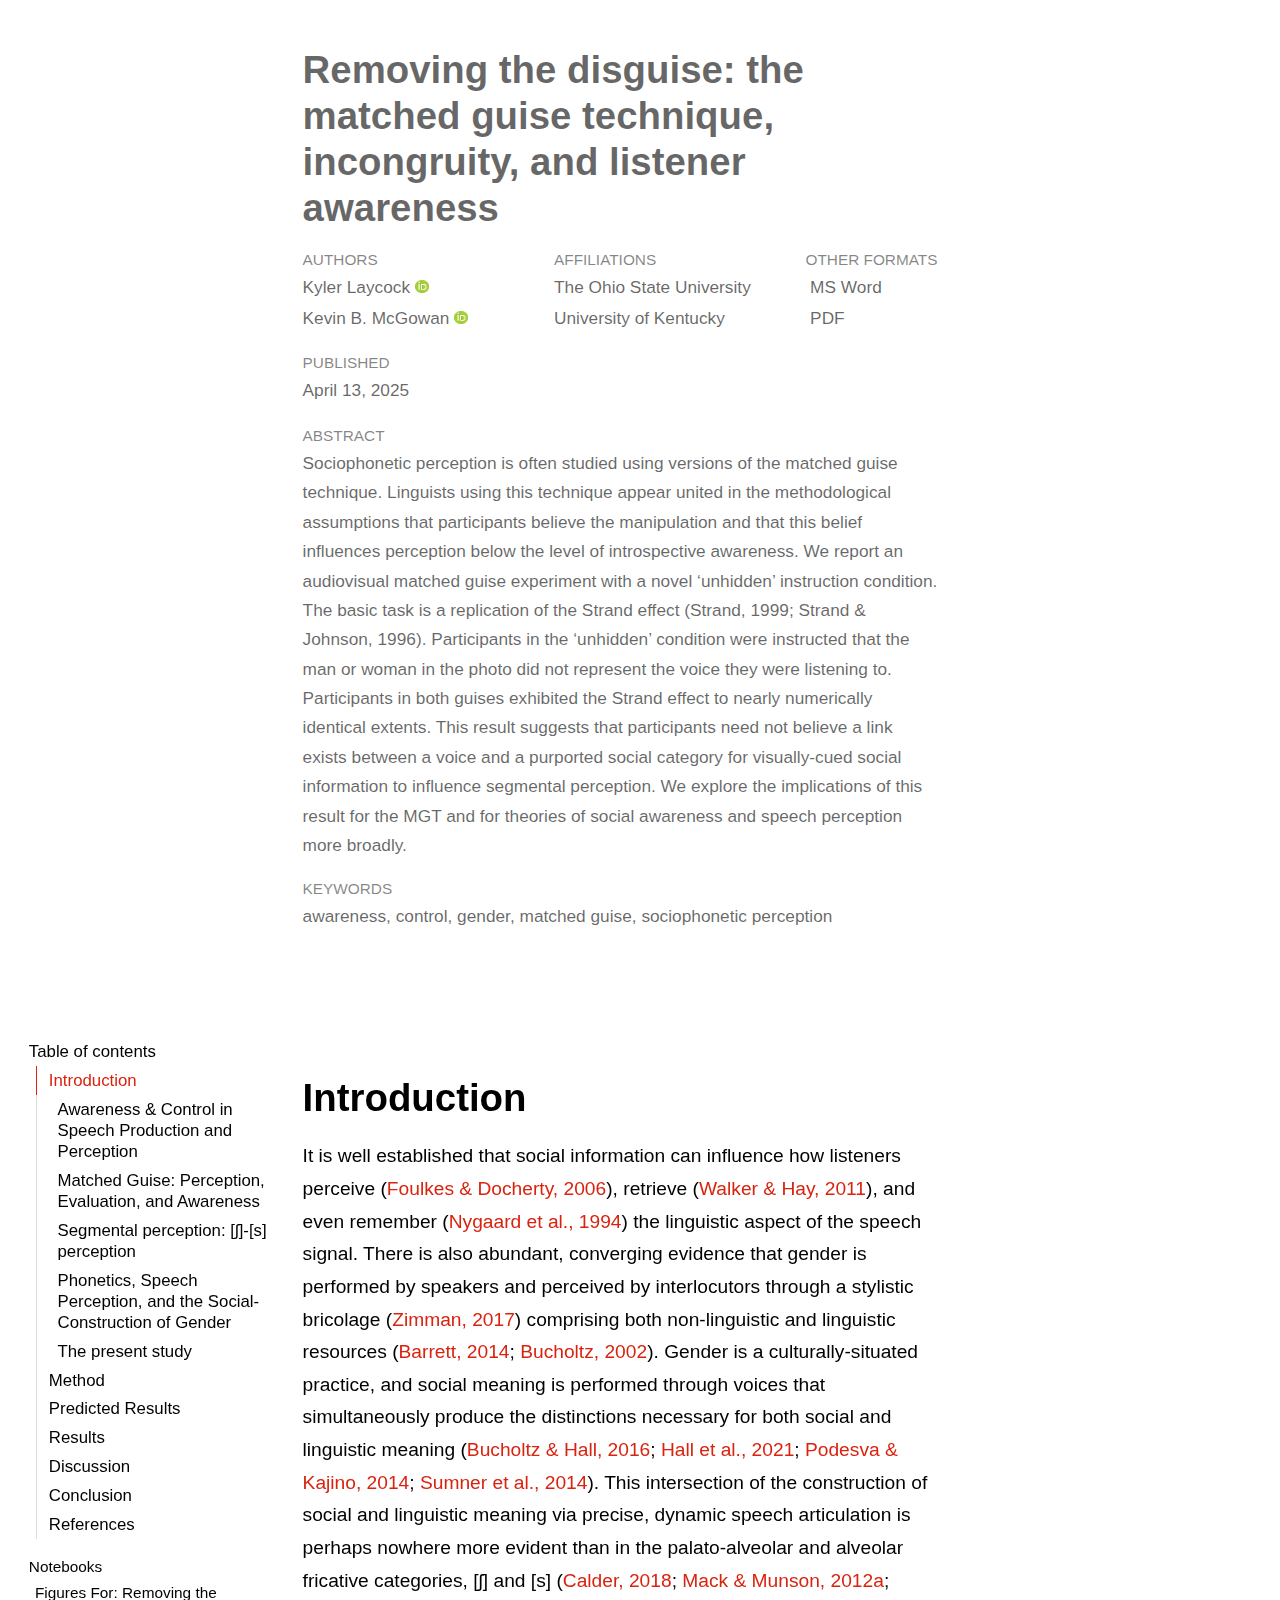
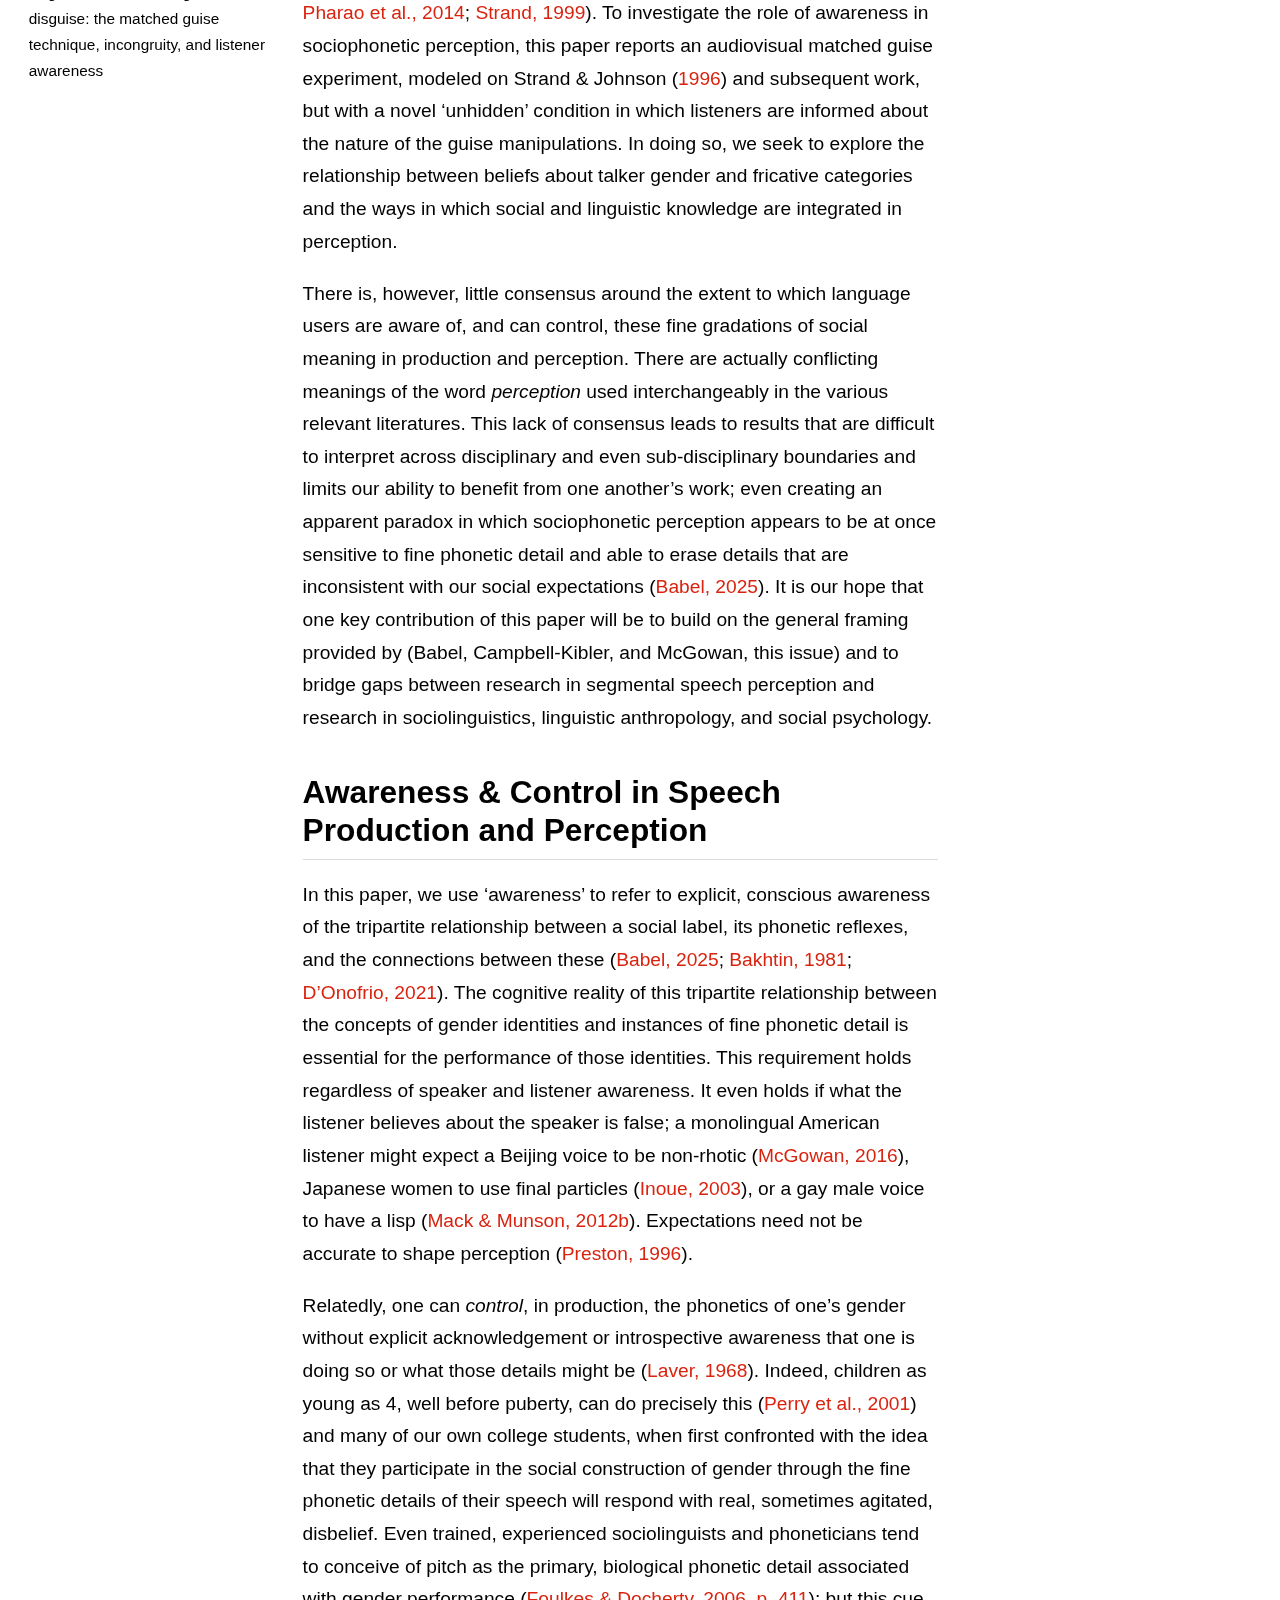
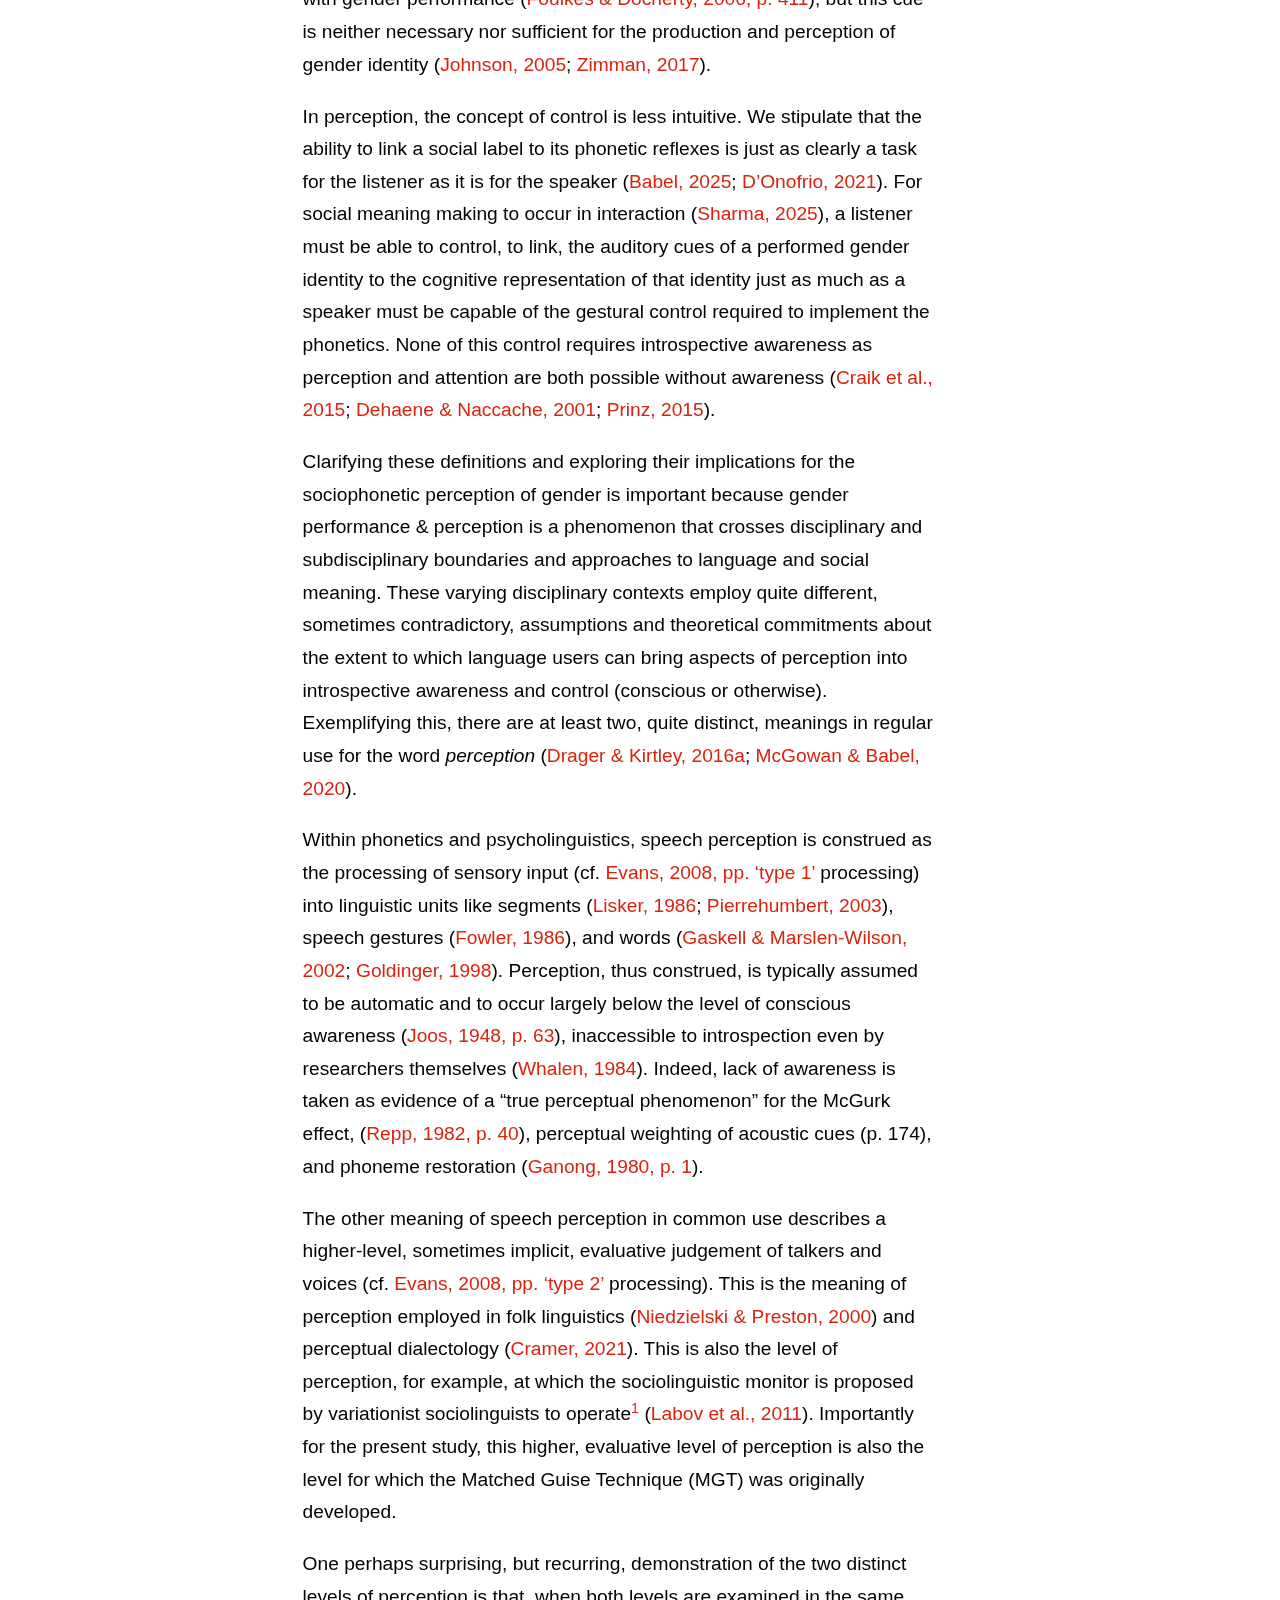
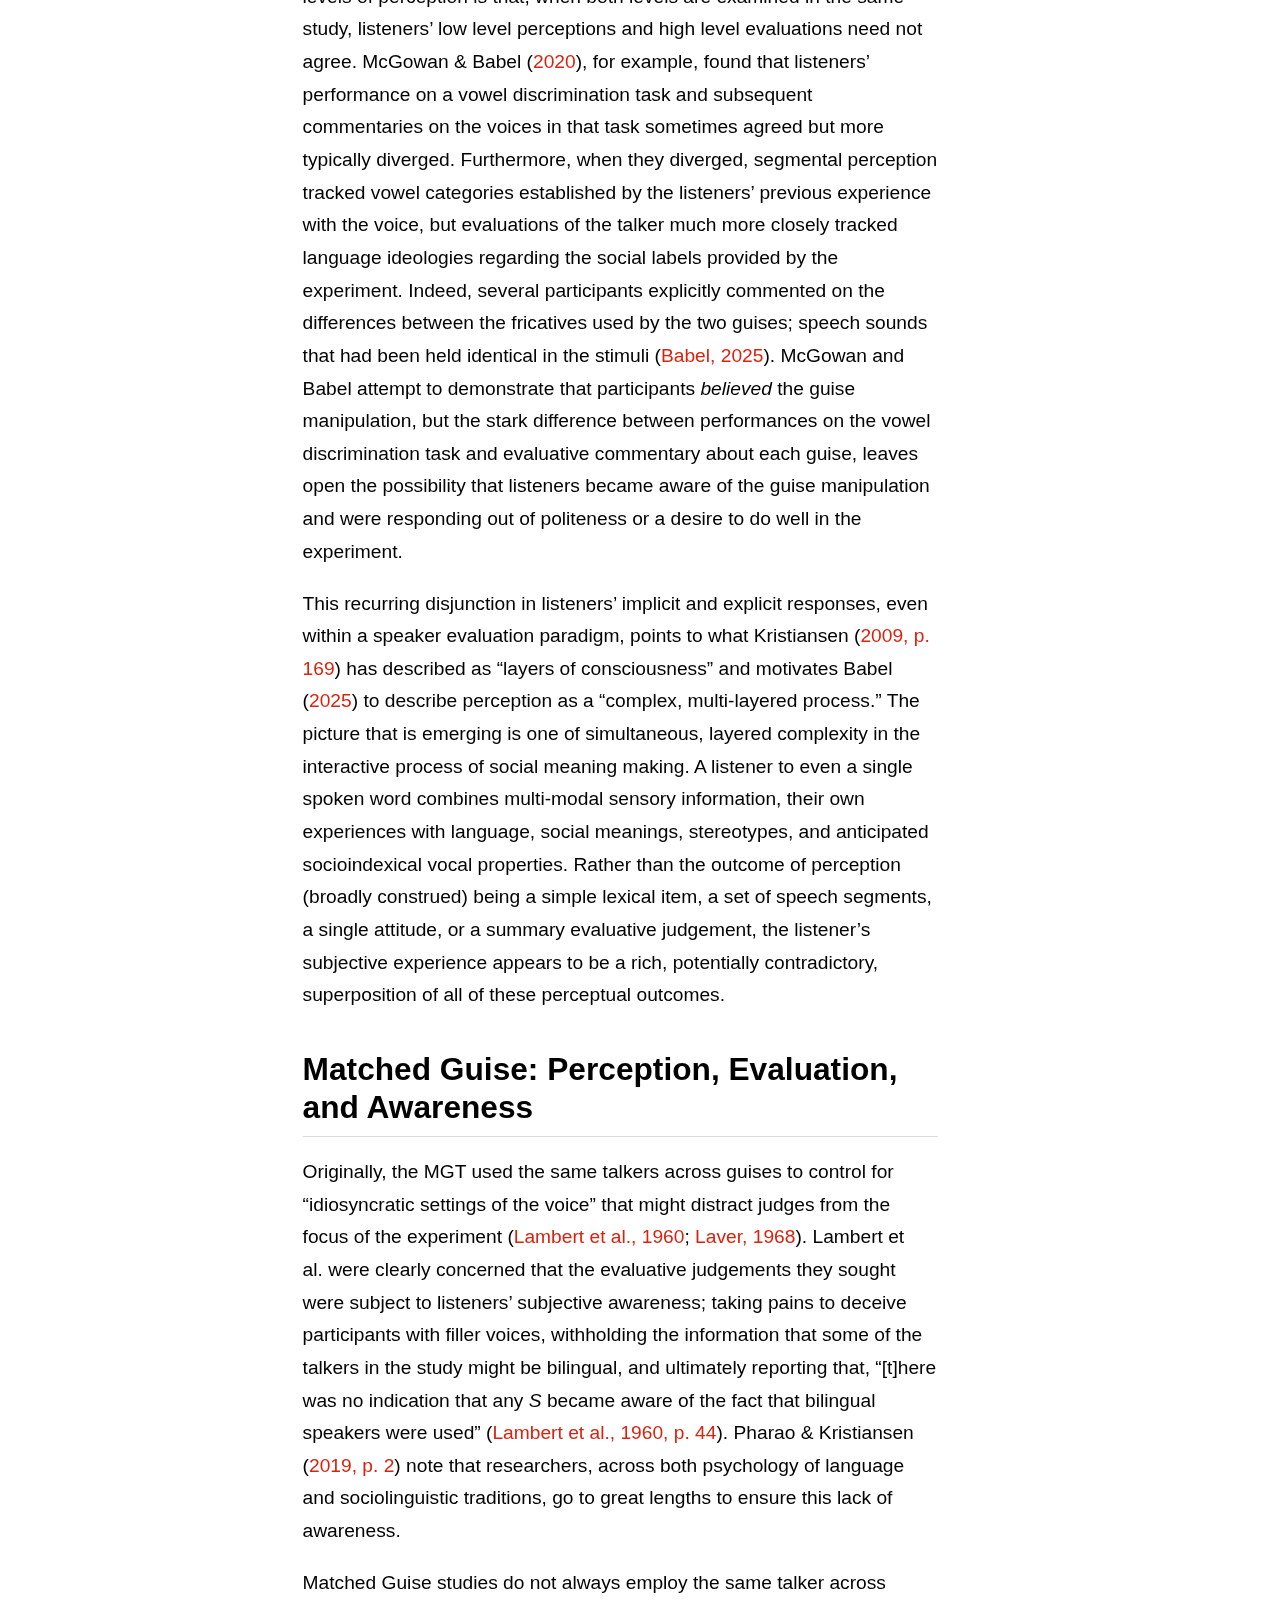
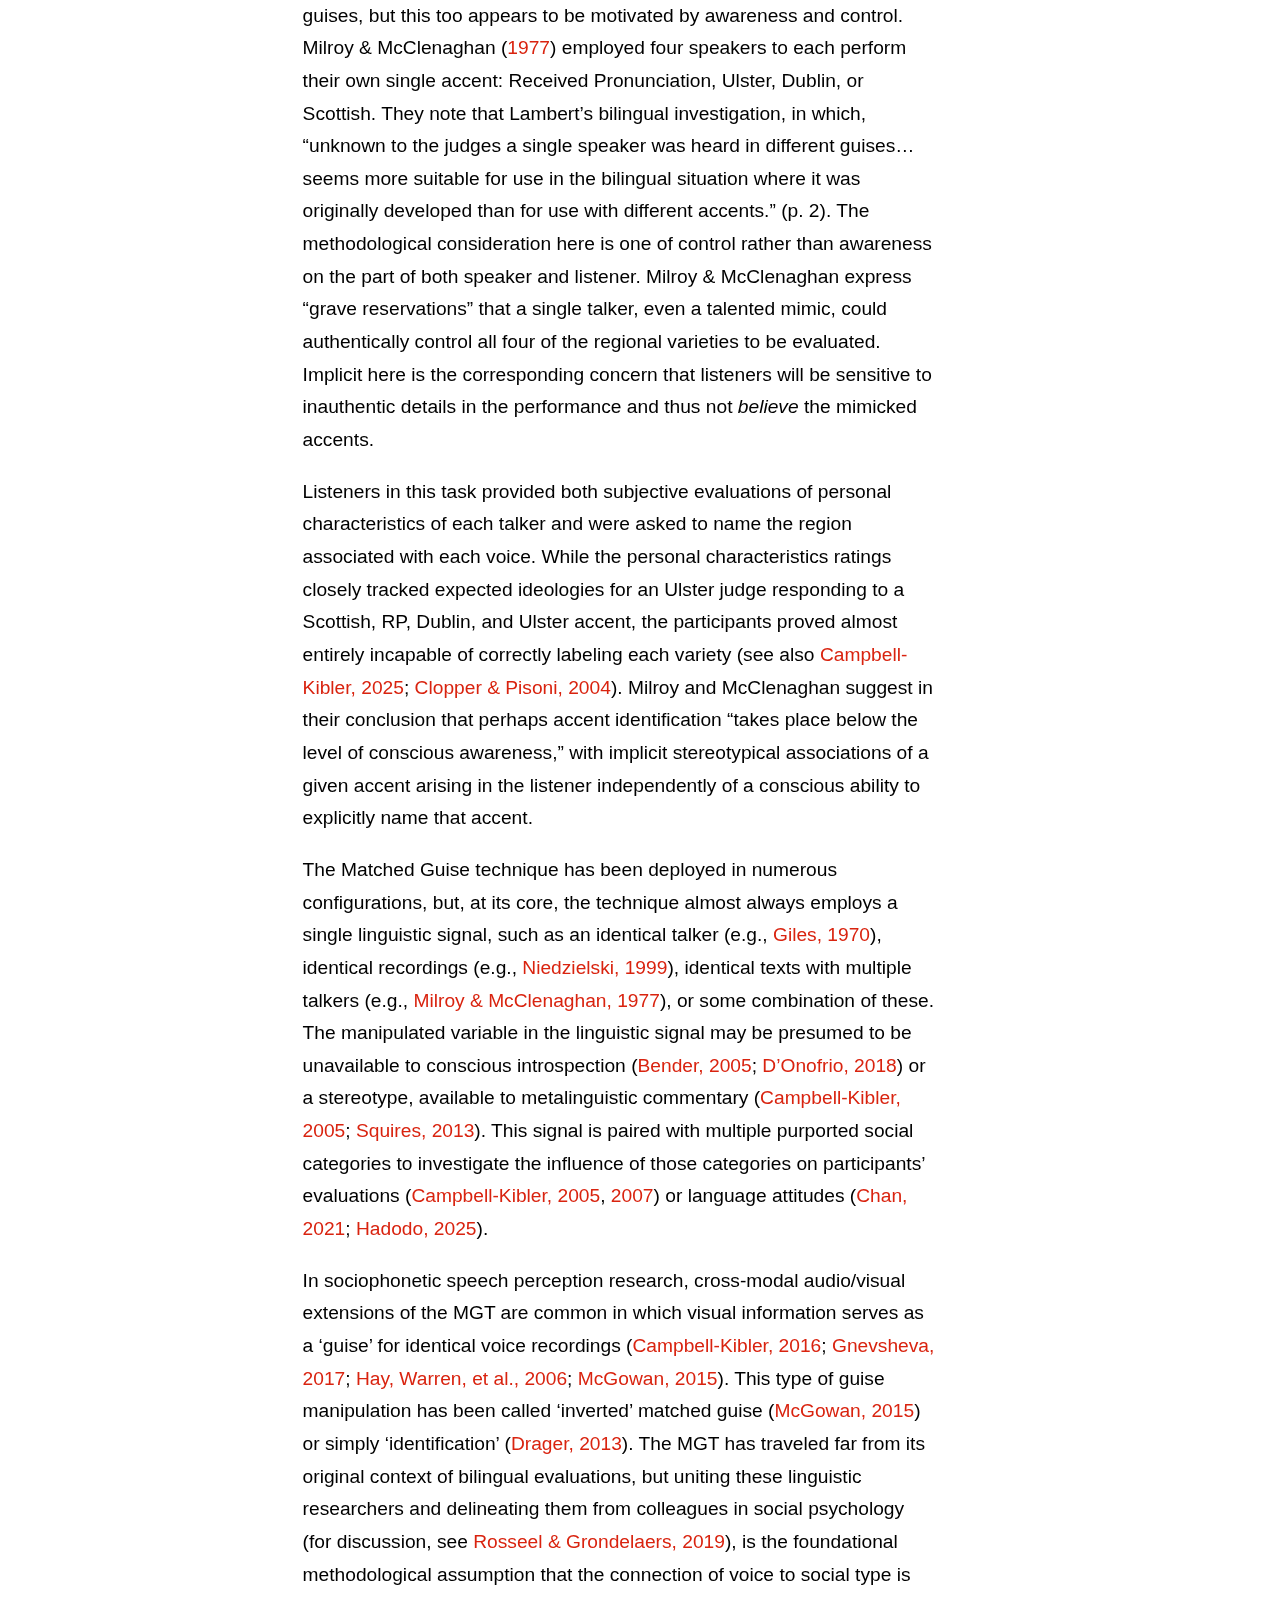
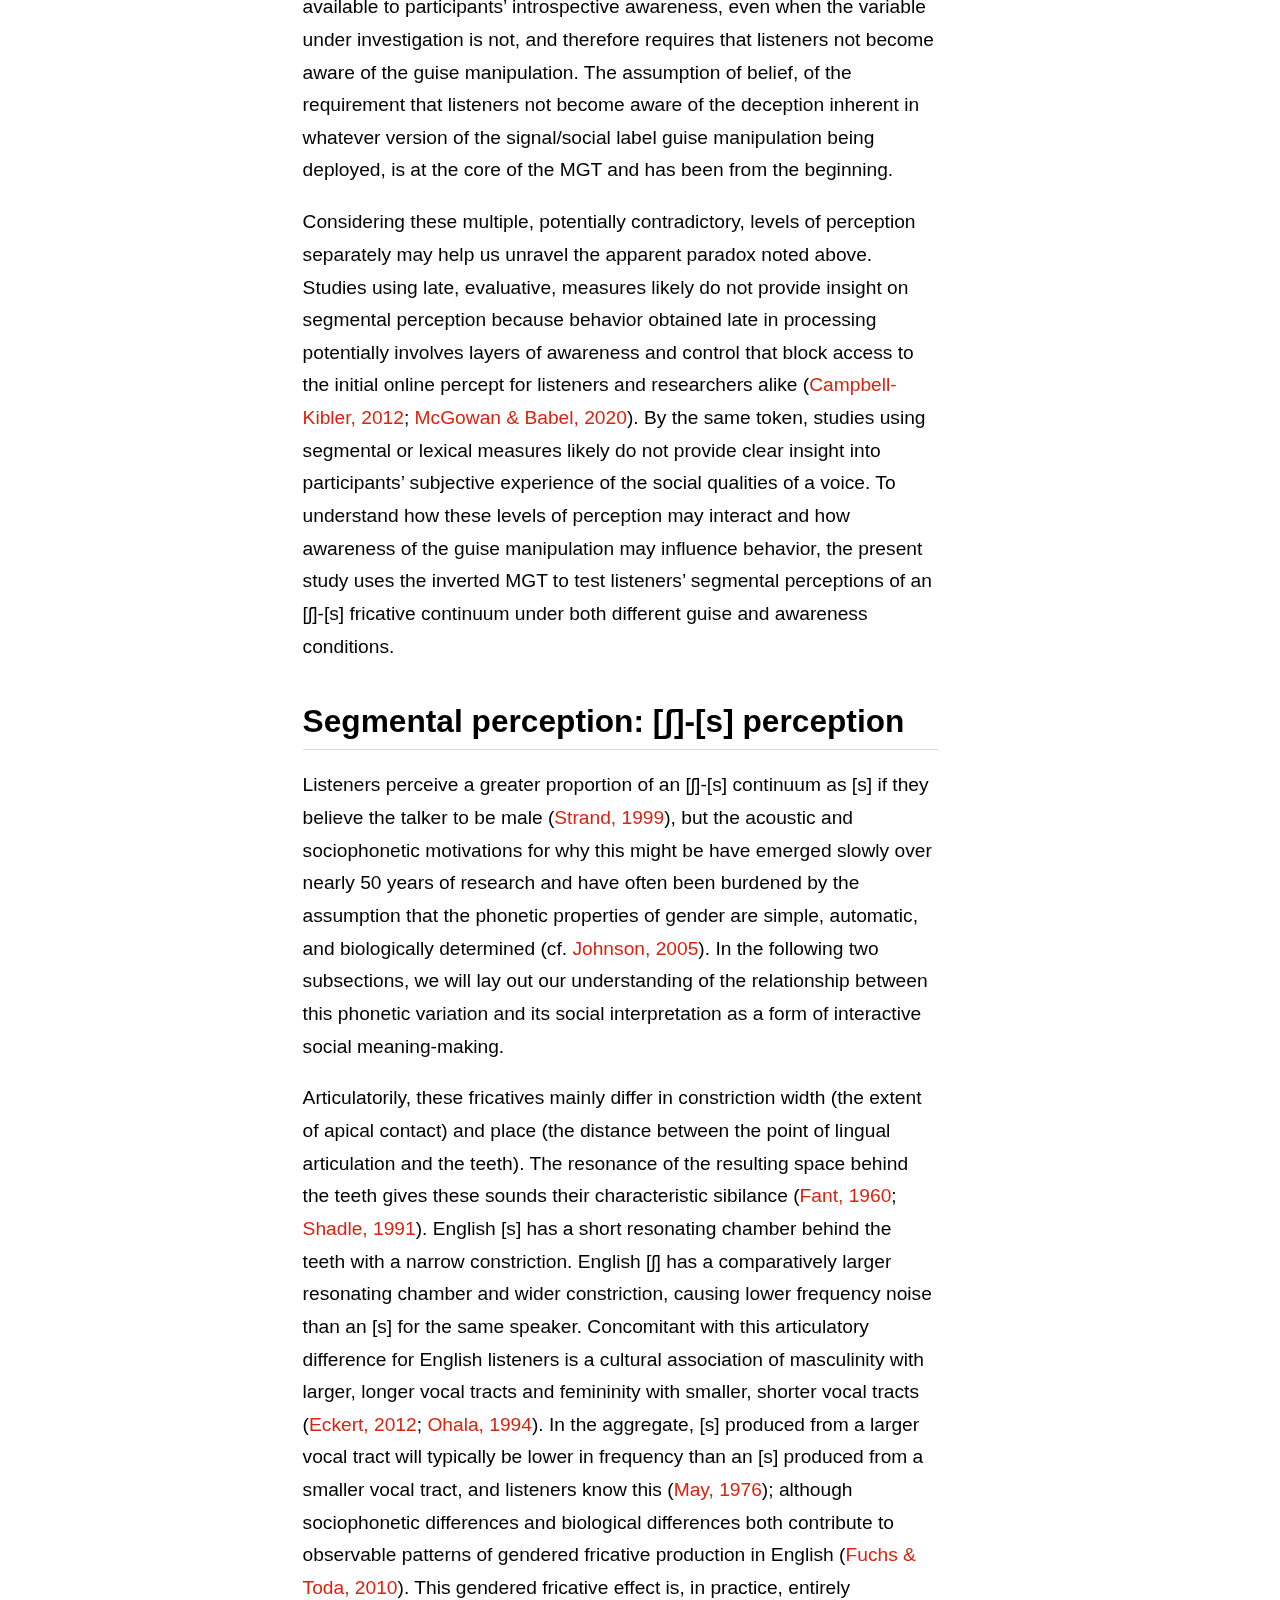
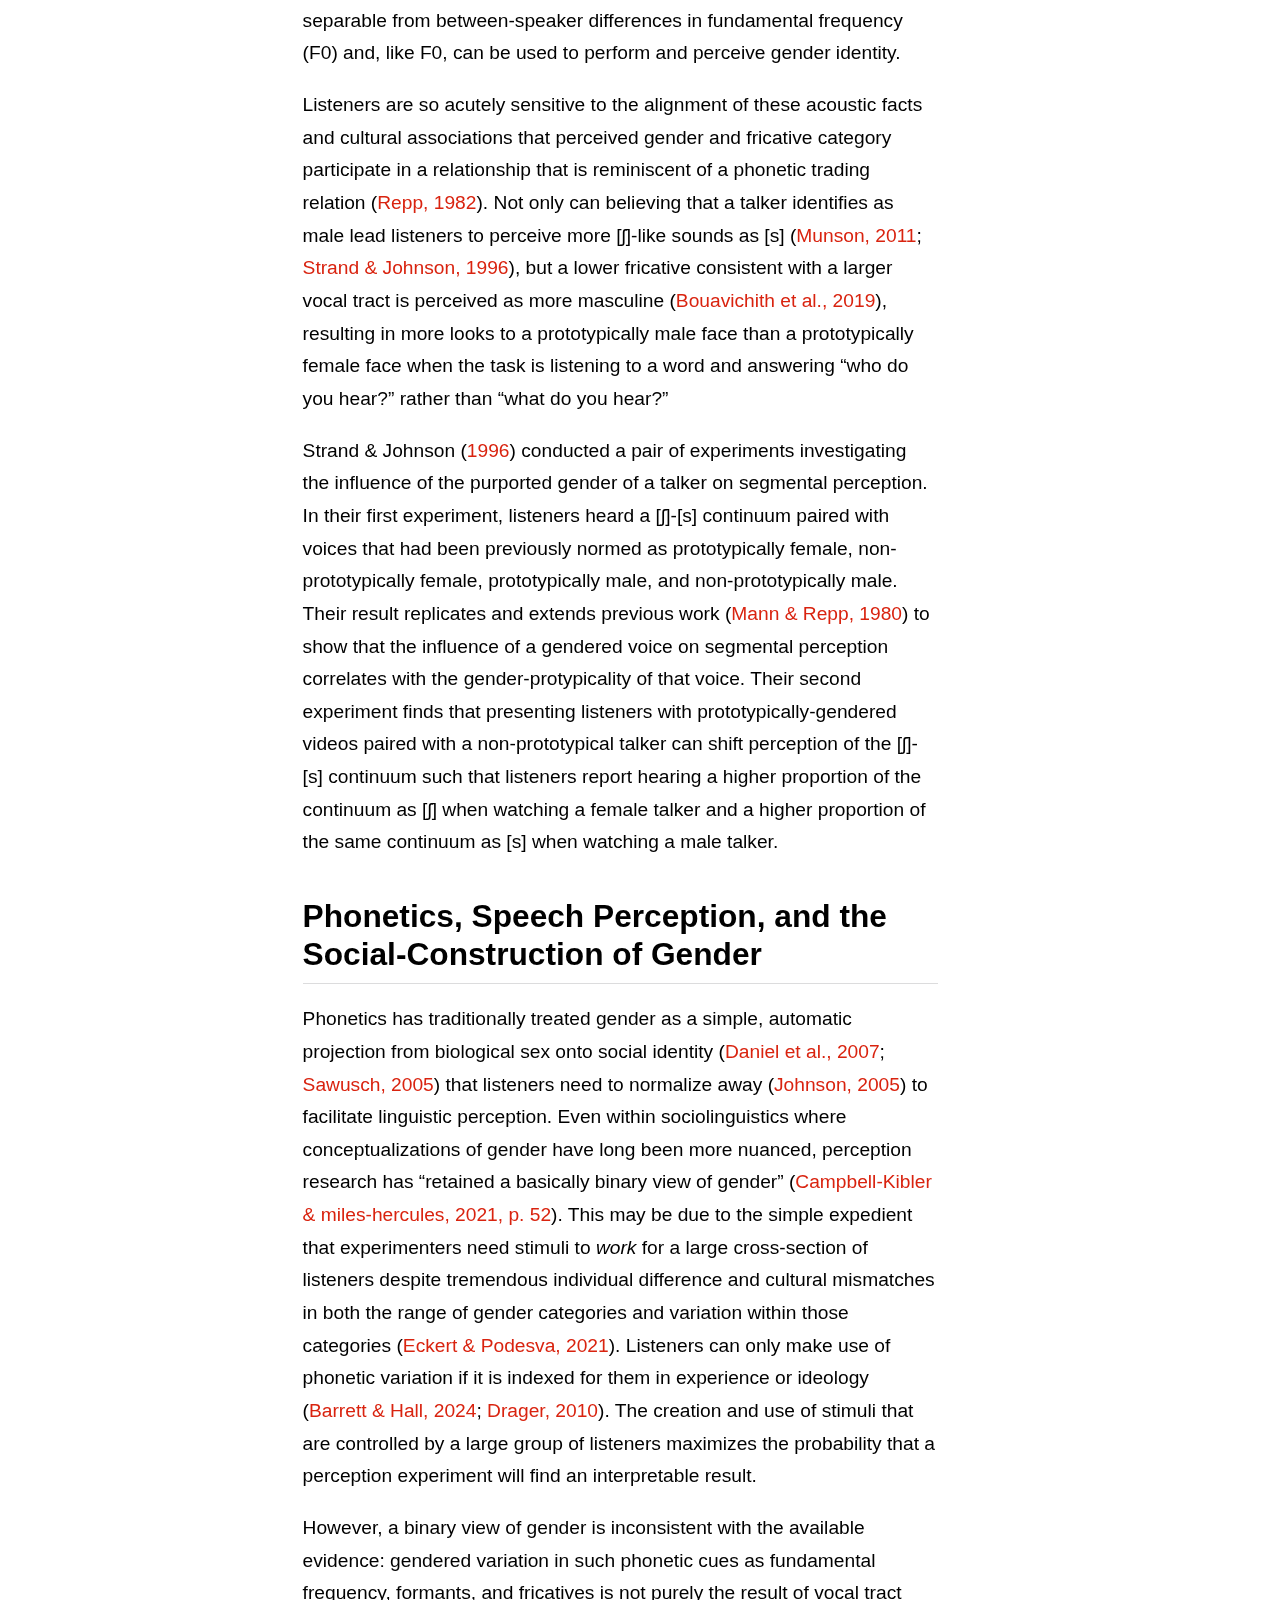
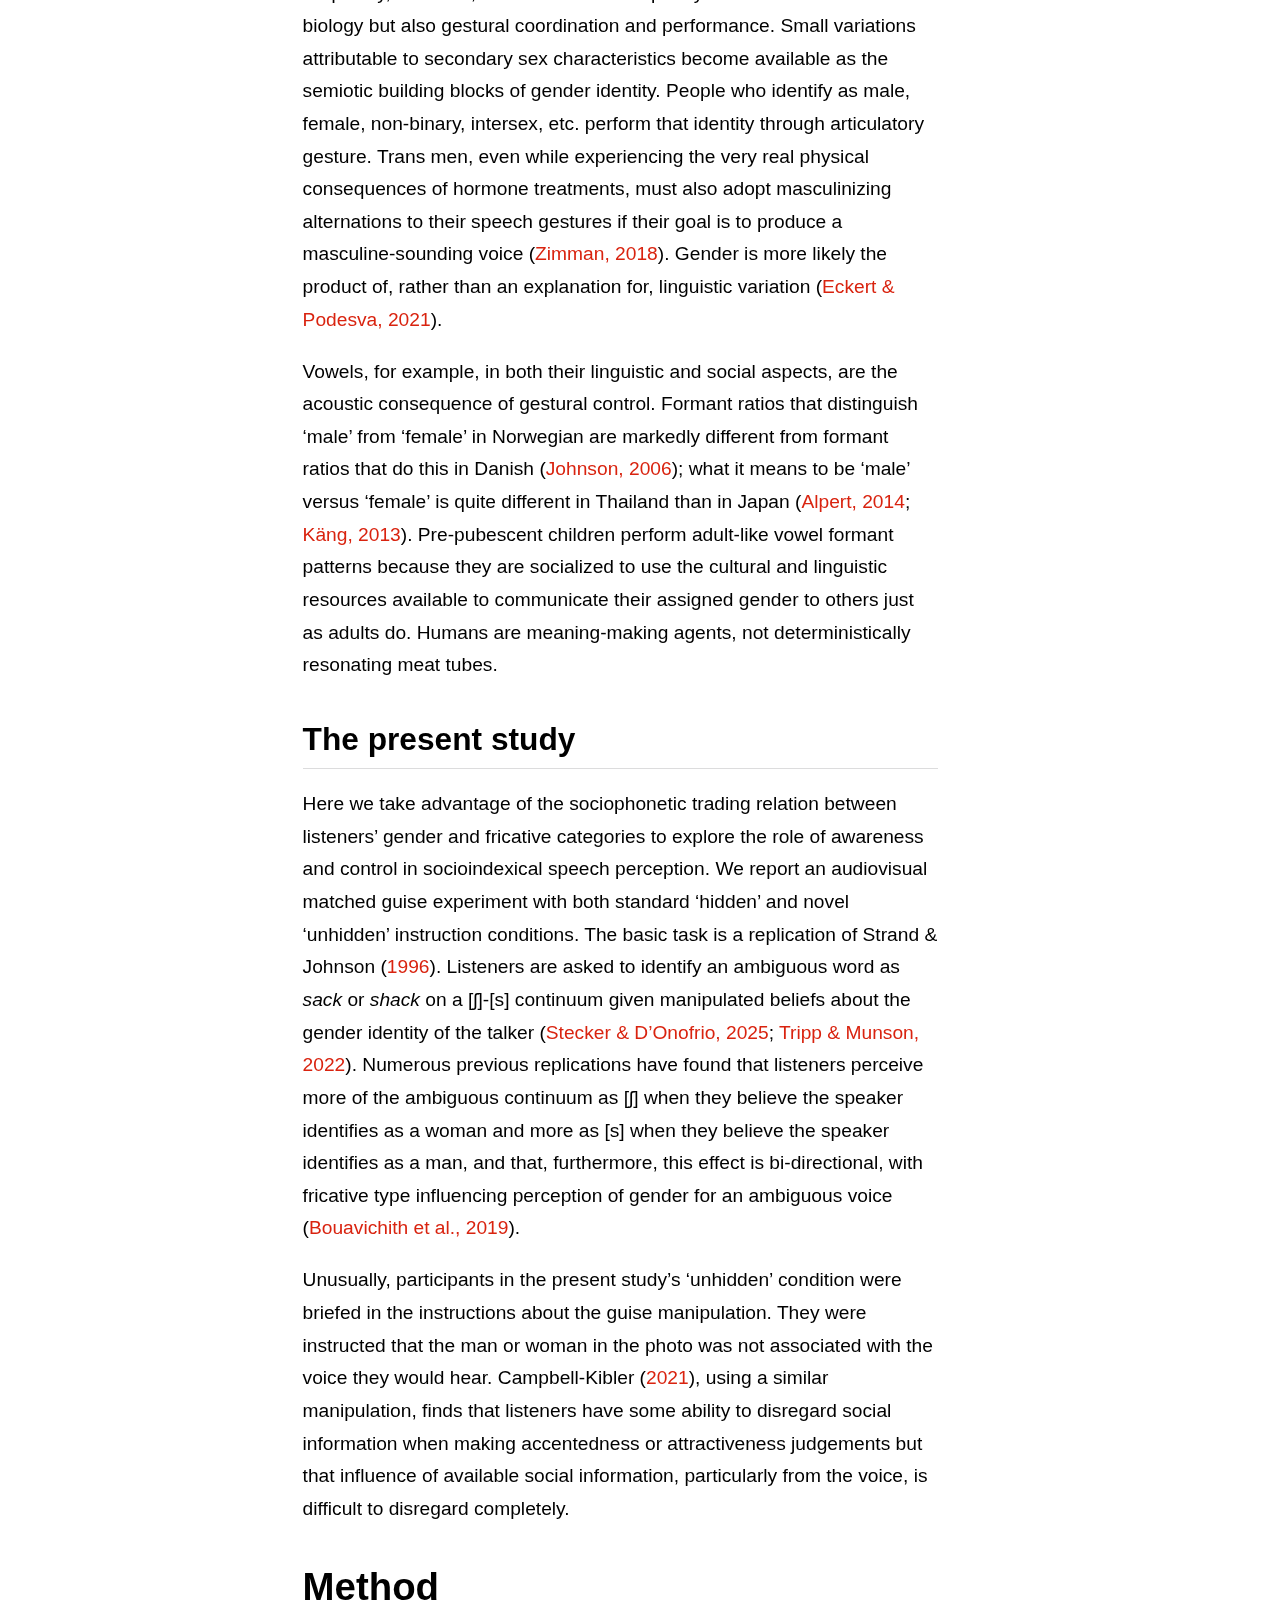
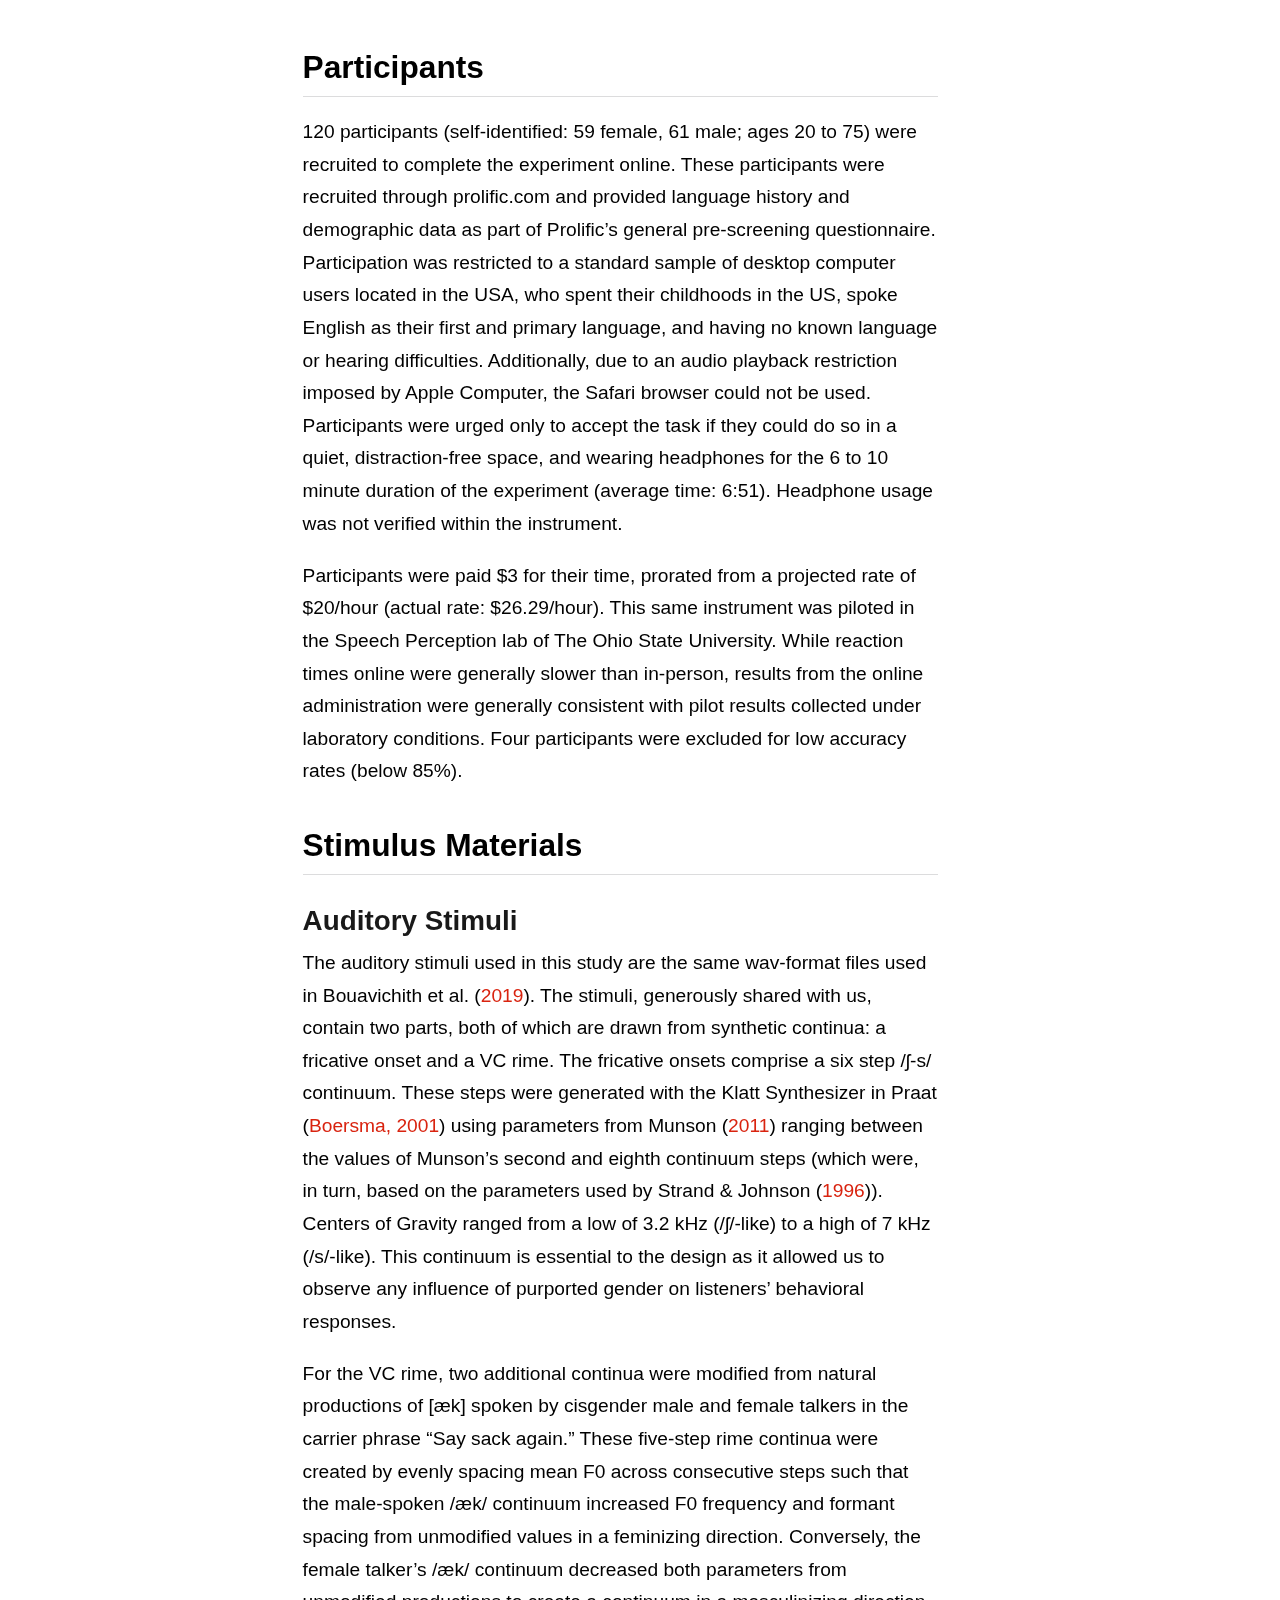
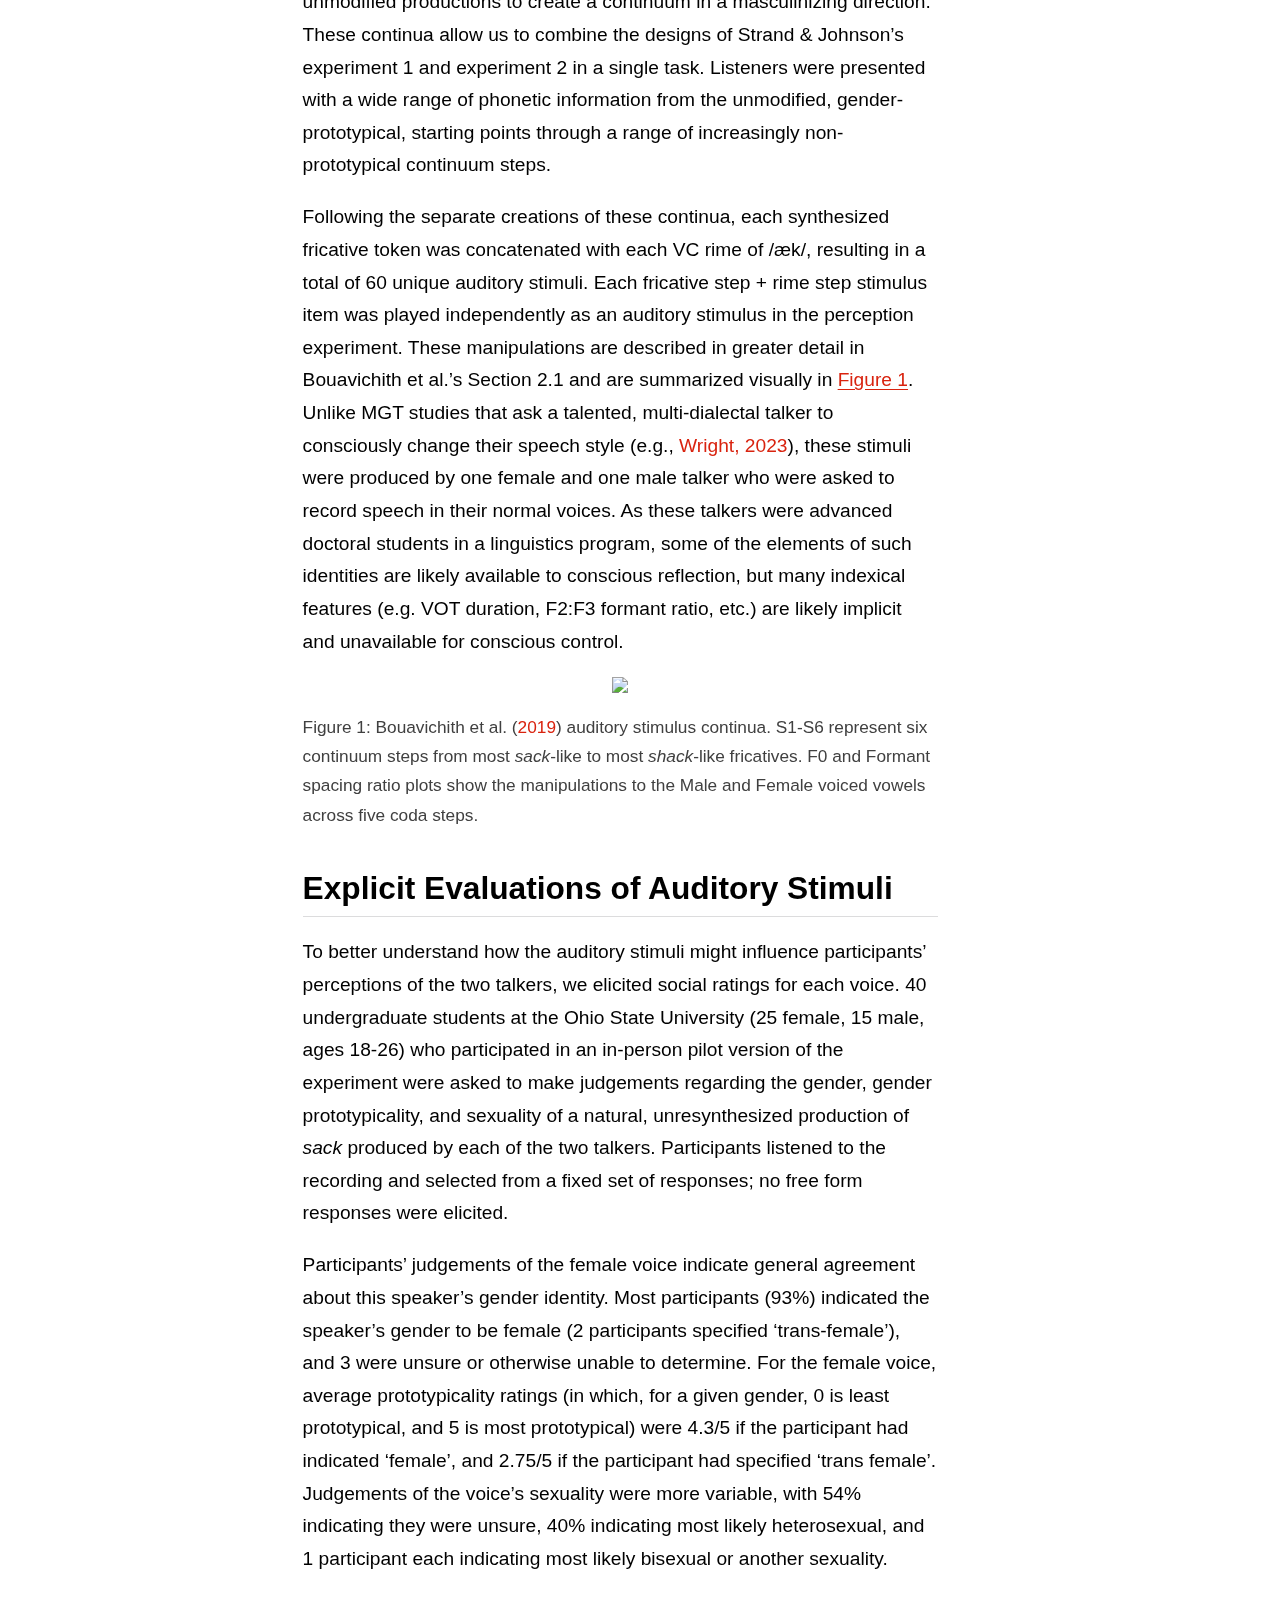
==== commit 9b9b2732: "Built site for gh-pages" ====
--- a/index.html
+++ b/index.html
@@ -2,13 +2,13 @@
 <html xmlns="http://www.w3.org/1999/xhtml" lang="en" xml:lang="en"><head>
 
 <meta charset="utf-8">
-<meta name="generator" content="quarto-1.7.14">
+<meta name="generator" content="quarto-1.7.23">
 
 <meta name="viewport" content="width=device-width, initial-scale=1.0, user-scalable=yes">
 
 <meta name="author" content="Kyler Laycock">
 <meta name="author" content="Kevin B. McGowan">
-<meta name="dcterms.date" content="2025-03-05">
+<meta name="dcterms.date" content="2025-04-13">
 <meta name="keywords" content="awareness, control, gender, matched guise, sociophonetic perception">
 
 <title>Removing the disguise: the matched guise technique, incongruity, and listener awareness</title>
@@ -54,10 +54,10 @@
 <script src="site_libs/quarto-html/tippy.umd.min.js"></script>
 <script src="site_libs/quarto-html/anchor.min.js"></script>
 <link href="site_libs/quarto-html/tippy.css" rel="stylesheet">
-<link href="site_libs/quarto-html/quarto-syntax-highlighting-8c4c3d43a67d5579f14f1e6229e0c929.css" rel="stylesheet" id="quarto-text-highlighting-styles">
+<link href="site_libs/quarto-html/quarto-syntax-highlighting-226bd0f977fa82dfae4534cac220d79a.css" rel="stylesheet" id="quarto-text-highlighting-styles">
 <script src="site_libs/bootstrap/bootstrap.min.js"></script>
 <link href="site_libs/bootstrap/bootstrap-icons.css" rel="stylesheet">
-<link href="site_libs/bootstrap/bootstrap-bbc4bc33520e9575a0b391e92e7c3c09.min.css" rel="stylesheet" append-hash="true" id="quarto-bootstrap" data-mode="light">
+<link href="site_libs/bootstrap/bootstrap-bd55e9d44aec9c68672ef6ba514efb4f.min.css" rel="stylesheet" append-hash="true" id="quarto-bootstrap" data-mode="light">
 <script src="site_libs/quarto-contrib/glightbox/glightbox.min.js"></script>
 <link href="site_libs/quarto-contrib/glightbox/glightbox.min.css" rel="stylesheet">
 <link href="site_libs/quarto-contrib/glightbox/lightbox.css" rel="stylesheet">
@@ -98,10 +98,10 @@
 <meta name="citation_keywords" content="awareness,control,gender,matched guise,sociophonetic perception">
 <meta name="citation_author" content="Kyler Laycock">
 <meta name="citation_author" content="Kevin B. McGowan">
-<meta name="citation_publication_date" content="2025-03-05">
-<meta name="citation_cover_date" content="2025-03-05">
+<meta name="citation_publication_date" content="2025-04-13">
+<meta name="citation_cover_date" content="2025-04-13">
 <meta name="citation_year" content="2025">
-<meta name="citation_online_date" content="2025-03-05">
+<meta name="citation_online_date" content="2025-04-13">
 <meta name="citation_language" content="en">
 <meta name="citation_journal_title" content="Awareness and Control of Sociolinguistic Variation">
 <meta name="citation_reference" content="citation_title=Situating experience in social meaning: Ethnography, experiments and exemplars in the enregisterment of Istanbul Greek;,citation_author=Matthew Hadodo;,citation_issue=2;,citation_volume=29;,citation_journal_title=Journal of Sociolinguistics;">
@@ -208,7 +208,7 @@
 <meta name="citation_reference" content="citation_title=Experimental methods in sociolinguistics;,citation_author=Katie Drager;,citation_editor=Janet Holmes;,citation_editor=Kirk Hazen;,citation_publication_date=2013;,citation_cover_date=2013;,citation_year=2013;,citation_inbook_title=Research methods in sociolinguistics: A practical guide;">
 <meta name="citation_reference" content="citation_title=Epenthetic vowels in japanese: A perceptual illusion?;,citation_author=Emmanuel Dupoux;,citation_author=Kazuhiko Kakehi;,citation_author=Yuki Hirose;,citation_author=Christophe Pallier;,citation_author=Jacques Mehler;,citation_publication_date=1999;,citation_cover_date=1999;,citation_year=1999;,citation_volume=25;,citation_journal_title=Journal of Experimental Psychology: Human Perception and Performance;">
 <meta name="citation_reference" content="citation_title=Eye-movements as a window into spoken language comprehension in natural contexts.;,citation_author=K. M. Eberhard;,citation_author=Sedivy J. C. Spivey-Knowlton;,citation_author=M. K. Tanenhaus;,citation_publication_date=1995;,citation_cover_date=1995;,citation_year=1995;,citation_volume=24;,citation_journal_title=Journal of Psycholinguistic Research;">
-<meta name="citation_reference" content="citation_title=Speech without a speaking body:“japanese women’s language” in translation;,citation_author=Miyako Inoue;,citation_publication_date=2003;,citation_cover_date=2003;,citation_year=2003;,citation_issue=3-4;,citation_volume=23;,citation_journal_title=Language &amp;amp;amp; Communication;,citation_publisher=Elsevier;">
+<meta name="citation_reference" content="citation_title=Speech without a speaking body: “Japanese women’s language” in translation;,citation_author=Miyako Inoue;,citation_publication_date=2003;,citation_cover_date=2003;,citation_year=2003;,citation_issue=3-4;,citation_volume=23;,citation_journal_title=Language &amp;amp;amp; Communication;,citation_publisher=Elsevier;">
 <meta name="citation_reference" content="citation_title=Seeing black: Race, crime, and visual processing.;,citation_author=J. L. Eberhardt;,citation_author=P. A. Goff;,citation_author=V. J. Purdie;,citation_author=P. G. Davies;,citation_publication_date=2004;,citation_cover_date=2004;,citation_year=2004;,citation_volume=87;,citation_journal_title=Journal of Personality and Social Psychology;">
 <meta name="citation_reference" content="citation_title=Non-binary approaches to gender and sexuality;,citation_author=Penelope Eckert;,citation_author=Robert J Podesva;,citation_publication_date=2021;,citation_cover_date=2021;,citation_year=2021;,citation_journal_title=The Routledge handbook of language, gender, and sexuality;,citation_publisher=Routledge;">
 <meta name="citation_reference" content="citation_title=Variation and the indexical field 1;,citation_author=Penelope Eckert;,citation_publication_date=2008;,citation_cover_date=2008;,citation_year=2008;,citation_issue=4;,citation_volume=12;,citation_journal_title=Journal of sociolinguistics;,citation_publisher=Wiley Online Library;">
@@ -426,7 +426,7 @@
 <meta name="citation_reference" content="citation_title=Evaluative reactions to accents;,citation_author=Howard Giles;,citation_publication_date=1970;,citation_cover_date=1970;,citation_year=1970;,citation_issue=3;,citation_volume=22;,citation_journal_title=Educational review;,citation_publisher=Taylor &amp;amp;amp; Francis;">
 </head>
 
-<body>
+<body class="quarto-light">
 
 <header id="title-block-header" class="quarto-title-block default toc-left page-columns page-full">
   <div class="quarto-title-banner page-columns page-full">
@@ -465,7 +465,7 @@
                 <div>
             <div class="quarto-title-meta-heading">Published</div>
             <div class="quarto-title-meta-contents">
-              <p class="date">March 5, 2025</p>
+              <p class="date">April 13, 2025</p>
             </div>
           </div>
           
@@ -575,7 +575,7 @@
 <p>Listeners perceive a greater proportion of an [ʃ]-[s] continuum as [s] if they believe the talker to be male <span class="citation" data-cites="strand1999">(<a href="#ref-strand1999" role="doc-biblioref">Strand, 1999</a>)</span>, but the acoustic and sociophonetic motivations for why this might be have emerged slowly over nearly 50 years of research and have often been burdened by the assumption that the phonetic properties of gender are simple, automatic, and biologically determined <span class="citation" data-cites="johnson2005">(cf. <a href="#ref-johnson2005" role="doc-biblioref">Johnson, 2005</a>)</span>. In the following two subsections, we will lay out our understanding of the relationship between this phonetic variation and its social interpretation as a form of interactive social meaning-making.</p>
 <p>Articulatorily, these fricatives mainly differ in constriction width (the extent of apical contact) and place (the distance between the point of lingual articulation and the teeth). The resonance of the resulting space behind the teeth gives these sounds their characteristic sibilance <span class="citation" data-cites="fant1960 shadle1991">(<a href="#ref-fant1960" role="doc-biblioref">Fant, 1960</a>; <a href="#ref-shadle1991" role="doc-biblioref">Shadle, 1991</a>)</span>. English [s] has a short resonating chamber behind the teeth with a narrow constriction. English [ʃ] has a comparatively larger resonating chamber and wider constriction, causing lower frequency noise than an [s] for the same speaker. Concomitant with this articulatory difference for English listeners is a cultural association of masculinity with larger, longer vocal tracts and femininity with smaller, shorter vocal tracts <span class="citation" data-cites="ohala1994 eckert2012">(<a href="#ref-eckert2012" role="doc-biblioref">Eckert, 2012</a>; <a href="#ref-ohala1994" role="doc-biblioref">Ohala, 1994</a>)</span>. In the aggregate, [s] produced from a larger vocal tract will typically be lower in frequency than an [s] produced from a smaller vocal tract, and listeners know this <span class="citation" data-cites="may1976">(<a href="#ref-may1976" role="doc-biblioref">May, 1976</a>)</span>; although sociophonetic differences and biological differences both contribute to observable patterns of gendered fricative production in English <span class="citation" data-cites="fuchsToda2010">(<a href="#ref-fuchsToda2010" role="doc-biblioref">Fuchs &amp; Toda, 2010</a>)</span>. This gendered fricative effect is, in practice, entirely separable from between-speaker differences in fundamental frequency (F0) and, like F0, can be used to perform and perceive gender identity.</p>
 <!--
-@may1976 paired a synthetic fricative continuum from [ʃ] (centered at 2.9 kHz) to [s] (centered at 4.4 kHz) with [æ] vowels from large and small vocal tracts to form CV syllables and found that listeners perceived a higher proportion of the fricative continuum as [ʃ] when paired with vowel stimuli from a smaller vocal tract. The logic here is that smaller resonating chambers between the lingual articulation and the teeth will have a higher mean frequency than larger resonating chambers so [ʃ] from a small vocal tract will overlap acoustically with [s] from a larger one. Listeners' use of apparent vocal tract size in perception reflects their knowledge of this variation [@munson2011]. -->
+@may1976 paired a synthetic fricative continuum from [ʃ] (centered at 2.9 kHz) to [s] (centered at 4.4 kHz) with [æ] vowels from large and small vocal tracts to form VC syllables and found that listeners perceived a higher proportion of the fricative continuum as [ʃ] when paired with vowel stimuli from a smaller vocal tract. The logic here is that smaller resonating chambers between the lingual articulation and the teeth will have a higher mean frequency than larger resonating chambers so [ʃ] from a small vocal tract will overlap acoustically with [s] from a larger one. Listeners' use of apparent vocal tract size in perception reflects their knowledge of this variation [@munson2011]. -->
 <p>Listeners are so acutely sensitive to the alignment of these acoustic facts and cultural associations that perceived gender and fricative category participate in a relationship that is reminiscent of a phonetic trading relation <span class="citation" data-cites="repp1982">(<a href="#ref-repp1982" role="doc-biblioref">Repp, 1982</a>)</span>. Not only can believing that a talker identifies as male lead listeners to perceive more [ʃ]-like sounds as [s] <span class="citation" data-cites="strandJohnson1996 munson2011">(<a href="#ref-munson2011" role="doc-biblioref">Munson, 2011</a>; <a href="#ref-strandJohnson1996" role="doc-biblioref">Strand &amp; Johnson, 1996</a>)</span>, but a lower fricative consistent with a larger vocal tract is perceived as more masculine <span class="citation" data-cites="bouavichithEtAl2019">(<a href="#ref-bouavichithEtAl2019" role="doc-biblioref">Bouavichith et al., 2019</a>)</span>, resulting in more looks to a prototypically male face than a prototypically female face when the task is listening to a word and answering “who do you hear?” rather than “what do you hear?”</p>
 <p><span class="citation" data-cites="strandJohnson1996">Strand &amp; Johnson (<a href="#ref-strandJohnson1996" role="doc-biblioref">1996</a>)</span> conducted a pair of experiments investigating the influence of the purported gender of a talker on segmental perception. In their first experiment, listeners heard a [ʃ]-[s] continuum paired with voices that had been previously normed as prototypically female, non-prototypically female, prototypically male, and non-prototypically male. Their result replicates and extends previous work <span class="citation" data-cites="MannRepp1980">(<a href="#ref-MannRepp1980" role="doc-biblioref">Mann &amp; Repp, 1980</a>)</span> to show that the influence of a gendered voice on segmental perception correlates with the gender-protypicality of that voice. Their second experiment finds that presenting listeners with prototypically-gendered videos paired with a non-prototypical talker can shift perception of the [ʃ]-[s] continuum such that listeners report hearing a higher proportion of the continuum as [ʃ] when watching a female talker and a higher proportion of the same continuum as [s] when watching a male talker.</p>
 </section>
@@ -606,7 +606,7 @@
 <h3 class="anchored" data-anchor-id="sec-stimuli-auditory">Auditory Stimuli</h3>
 <p>The auditory stimuli used in this study are the same wav-format files used in <span class="citation" data-cites="bouavichithEtAl2019">Bouavichith et al. (<a href="#ref-bouavichithEtAl2019" role="doc-biblioref">2019</a>)</span>. The stimuli, generously shared with us, contain two parts, both of which are drawn from synthetic continua: a fricative onset and a VC rime. The fricative onsets comprise a six step /ʃ-s/ continuum. These steps were generated with the Klatt Synthesizer in Praat <span class="citation" data-cites="praat2001">(<a href="#ref-praat2001" role="doc-biblioref">Boersma, 2001</a>)</span> using parameters from <span class="citation" data-cites="munson2011">Munson (<a href="#ref-munson2011" role="doc-biblioref">2011</a>)</span> ranging between the values of Munson’s second and eighth continuum steps (which were, in turn, based on the parameters used by <span class="citation" data-cites="strandJohnson1996">Strand &amp; Johnson (<a href="#ref-strandJohnson1996" role="doc-biblioref">1996</a>)</span>). Centers of Gravity ranged from a low of 3.2 kHz (/ʃ/-like) to a high of 7 kHz (/s/-like). This continuum is essential to the design as it allowed us to observe any influence of purported gender on listeners’ behavioral responses.</p>
 <p>For the VC rime, two additional continua were modified from natural productions of [æk] spoken by cisgender male and female talkers in the carrier phrase “Say sack again.” These five-step rime continua were created by evenly spacing mean F0 across consecutive steps such that the male-spoken /æk/ continuum increased F0 frequency and formant spacing from unmodified values in a feminizing direction. Conversely, the female talker’s /æk/ continuum decreased both parameters from unmodified productions to create a continuum in a masculinizing direction. These continua allow us to combine the designs of Strand &amp; Johnson’s experiment 1 and experiment 2 in a single task. Listeners were presented with a wide range of phonetic information from the unmodified, gender-prototypical, starting points through a range of increasingly non-prototypical continuum steps.</p>
-<p>Following the separate creations of these continua, each synthesized fricative token was concatenated with each CV rime of /æk/, resulting in a total of 60 unique auditory stimuli. Each fricative step + rime step stimulus item was played independently as an auditory stimulus in the perception experiment. These manipulations are described in greater detail in Bouavichith et al.’s Section 2.1 and are summarized visually in <a href="#fig-stimuli" class="quarto-xref">Figure&nbsp;1</a>. Unlike MGT studies that ask a talented, multi-dialectal talker to consciously change their speech style <span class="citation" data-cites="wright2023">(e.g., <a href="#ref-wright2023" role="doc-biblioref">Wright, 2023</a>)</span>, these stimuli were produced by one female and one male talker who were asked to record speech in their normal voices. As these talkers were advanced doctoral students in a linguistics program, some of the elements of such identities are likely available to conscious reflection, but many indexical features (e.g.&nbsp;VOT duration, F2:F3 formant ratio, etc.) are likely implicit and unavailable for conscious control.</p>
+<p>Following the separate creations of these continua, each synthesized fricative token was concatenated with each VC rime of /æk/, resulting in a total of 60 unique auditory stimuli. Each fricative step + rime step stimulus item was played independently as an auditory stimulus in the perception experiment. These manipulations are described in greater detail in Bouavichith et al.’s Section 2.1 and are summarized visually in <a href="#fig-stimuli" class="quarto-xref">Figure&nbsp;1</a>. Unlike MGT studies that ask a talented, multi-dialectal talker to consciously change their speech style <span class="citation" data-cites="wright2023">(e.g., <a href="#ref-wright2023" role="doc-biblioref">Wright, 2023</a>)</span>, these stimuli were produced by one female and one male talker who were asked to record speech in their normal voices. As these talkers were advanced doctoral students in a linguistics program, some of the elements of such identities are likely available to conscious reflection, but many indexical features (e.g.&nbsp;VOT duration, F2:F3 formant ratio, etc.) are likely implicit and unavailable for conscious control.</p>
 <!-- https://excalidraw.com/#json=HfAVVSO_awoiHuH4qokTI,p-Qam4bUMuEFXux77dnmVQ
 -->
 <div id="fig-stimuli" class="quarto-float quarto-figure quarto-figure-center anchored" data-fig-align="center">
@@ -686,14 +686,14 @@
 </figcaption>
 </figure>
 </div>
-<p>A successful replication of the Strand effect would mean that a higher proportion of the ambiguous stimuli would be heard as [s] when the purported gender suggested by the face is male than when the face is female. This pattern appears to hold in both the Hidden and Unhidden conditions, but only when gender identity of the talker who produced the CV rime stimuli was congruous with the gender presented in the visual portion of the guise. From <a href="#fig-scurve" class="quarto-xref">Figure&nbsp;3</a> it would appear that listeners’ reported percepts more closely track the voice of the talker than the face in the picture when these sources of information are incongruous.</p>
+<p>A successful replication of the Strand effect would mean that a higher proportion of the ambiguous stimuli would be heard as [s] when the purported gender suggested by the face is male than when the face is female. This pattern appears to hold in both the Hidden and Unhidden conditions, but only when gender identity of the talker who produced the VC rime stimuli was congruous with the gender presented in the visual portion of the guise. From <a href="#fig-scurve" class="quarto-xref">Figure&nbsp;3</a> it would appear that listeners’ reported percepts more closely track the voice of the talker than the face in the picture when these sources of information are incongruous.</p>
 <div id="fig-rimes" class="quarto-float quarto-figure quarto-figure-center anchored" data-fig-align="center">
 <figure class="quarto-float quarto-float-fig figure">
 <div aria-describedby="fig-rimes-caption-0ceaefa1-69ba-4598-a22c-09a6ac19f8ca">
-<a href="images/ambiguous-by-rime-step.png" class="lightbox" data-gallery="quarto-lightbox-gallery-4" title="Figure&nbsp;4: ‘sack’ responses to ambiguous fricative trials plotted as a function of CV rime continuum steps and gender of stimulus talker."><img src="images/ambiguous-by-rime-step.png" class="img-fluid quarto-figure quarto-figure-center figure-img" style="width:80.0%"></a>
+<a href="images/ambiguous-by-rime-step.png" class="lightbox" data-gallery="quarto-lightbox-gallery-4" title="Figure&nbsp;4: ‘sack’ responses to ambiguous fricative trials plotted as a function of VC rime continuum steps and gender of stimulus talker."><img src="images/ambiguous-by-rime-step.png" class="img-fluid quarto-figure quarto-figure-center figure-img" style="width:80.0%"></a>
 </div>
 <figcaption class="quarto-float-caption-bottom quarto-float-caption quarto-float-fig" id="fig-rimes-caption-0ceaefa1-69ba-4598-a22c-09a6ac19f8ca">
-Figure&nbsp;4: ‘sack’ responses to ambiguous fricative trials plotted as a function of CV rime continuum steps and gender of stimulus talker.
+Figure&nbsp;4: ‘sack’ responses to ambiguous fricative trials plotted as a function of VC rime continuum steps and gender of stimulus talker.
 </figcaption>
 </figure>
 </div>
@@ -913,7 +913,7 @@
 Hay, J., Warren, P., &amp; Drager, K. (2006). Factors influencing speech perception in the context of a merger-in-progress. <em>Journal of Phonetics</em>, <em>34</em>(4), 458–484.
 </div>
 <div id="ref-inoue2003" class="csl-entry" role="listitem">
-Inoue, M. (2003). Speech without a speaking body:<span>“japanese women’s language”</span> in translation. <em>Language &amp; Communication</em>, <em>23</em>(3-4), 315–330.
+Inoue, M. (2003). Speech without a speaking body: <span>“Japanese women’s language”</span> in translation. <em>Language &amp; Communication</em>, <em>23</em>(3-4), 315–330.
 </div>
 <div id="ref-johnson2005" class="csl-entry" role="listitem">
 Johnson, K. (2005). Speaker normalization in speech perception. In D. B. Pisoni &amp; R. Remez (Eds.), <em>The handbook of speech perception</em> (pp. 363–389).
@@ -1097,7 +1097,7 @@
   author = {Laycock, Kyler and {Kevin B. McGowan}},
   title = {Removing the Disguise: The Matched Guise Technique,
     Incongruity, and Listener Awareness},
-  date = {2025-03-05},
+  date = {2025-04-13},
   langid = {en},
   abstract = {Sociophonetic perception is often studied using versions
     of the matched guise technique. Linguists using this technique
@@ -1118,242 +1118,248 @@
     perception more broadly.}
 }
 </code><button title="Copy to Clipboard" class="code-copy-button"><i class="bi"></i></button></pre><div class="quarto-appendix-secondary-label">For attribution, please cite this work as:</div><div id="ref-laycock2025" class="csl-entry quarto-appendix-citeas" role="listitem">
-Laycock, K., &amp; Kevin B. McGowan. (2025, March 5). <em>Removing the
+Laycock, K., &amp; Kevin B. McGowan. (2025, April 13). <em>Removing the
 disguise: the matched guise technique, incongruity, and listener
 awareness</em>. Awareness and Control of Sociolinguistic Variation.
 </div></div></section></div></main>
 <!-- /main column -->
 <script id="quarto-html-after-body" type="application/javascript">
-window.document.addEventListener("DOMContentLoaded", function (event) {
-  const toggleBodyColorMode = (bsSheetEl) => {
-    const mode = bsSheetEl.getAttribute("data-mode");
-    const bodyEl = window.document.querySelector("body");
-    if (mode === "dark") {
-      bodyEl.classList.add("quarto-dark");
-      bodyEl.classList.remove("quarto-light");
-    } else {
-      bodyEl.classList.add("quarto-light");
-      bodyEl.classList.remove("quarto-dark");
-    }
-  }
-  const toggleBodyColorPrimary = () => {
-    const bsSheetEl = window.document.querySelector("link#quarto-bootstrap");
-    if (bsSheetEl) {
-      toggleBodyColorMode(bsSheetEl);
-    }
-  }
-  toggleBodyColorPrimary();  
-  const icon = "";
-  const anchorJS = new window.AnchorJS();
-  anchorJS.options = {
-    placement: 'right',
-    icon: icon
-  };
-  anchorJS.add('.anchored');
-  const isCodeAnnotation = (el) => {
-    for (const clz of el.classList) {
-      if (clz.startsWith('code-annotation-')) {                     
-        return true;
-      }
-    }
-    return false;
-  }
-  const onCopySuccess = function(e) {
-    // button target
-    const button = e.trigger;
-    // don't keep focus
-    button.blur();
-    // flash "checked"
-    button.classList.add('code-copy-button-checked');
-    var currentTitle = button.getAttribute("title");
-    button.setAttribute("title", "Copied!");
-    let tooltip;
-    if (window.bootstrap) {
-      button.setAttribute("data-bs-toggle", "tooltip");
-      button.setAttribute("data-bs-placement", "left");
-      button.setAttribute("data-bs-title", "Copied!");
-      tooltip = new bootstrap.Tooltip(button, 
-        { trigger: "manual", 
-          customClass: "code-copy-button-tooltip",
-          offset: [0, -8]});
-      tooltip.show();    
-    }
-    setTimeout(function() {
-      if (tooltip) {
-        tooltip.hide();
-        button.removeAttribute("data-bs-title");
-        button.removeAttribute("data-bs-toggle");
-        button.removeAttribute("data-bs-placement");
-      }
-      button.setAttribute("title", currentTitle);
-      button.classList.remove('code-copy-button-checked');
-    }, 1000);
-    // clear code selection
-    e.clearSelection();
-  }
-  const getTextToCopy = function(trigger) {
-      const codeEl = trigger.previousElementSibling.cloneNode(true);
-      for (const childEl of codeEl.children) {
-        if (isCodeAnnotation(childEl)) {
-          childEl.remove();
+  window.document.addEventListener("DOMContentLoaded", function (event) {
+    const icon = "";
+    const anchorJS = new window.AnchorJS();
+    anchorJS.options = {
+      placement: 'right',
+      icon: icon
+    };
+    anchorJS.add('.anchored');
+    const isCodeAnnotation = (el) => {
+      for (const clz of el.classList) {
+        if (clz.startsWith('code-annotation-')) {                     
+          return true;
         }
       }
-      return codeEl.innerText;
-  }
-  const clipboard = new window.ClipboardJS('.code-copy-button:not([data-in-quarto-modal])', {
-    text: getTextToCopy
-  });
-  clipboard.on('success', onCopySuccess);
-  if (window.document.getElementById('quarto-embedded-source-code-modal')) {
-    const clipboardModal = new window.ClipboardJS('.code-copy-button[data-in-quarto-modal]', {
-      text: getTextToCopy,
-      container: window.document.getElementById('quarto-embedded-source-code-modal')
+      return false;
+    }
+    const onCopySuccess = function(e) {
+      // button target
+      const button = e.trigger;
+      // don't keep focus
+      button.blur();
+      // flash "checked"
+      button.classList.add('code-copy-button-checked');
+      var currentTitle = button.getAttribute("title");
+      button.setAttribute("title", "Copied!");
+      let tooltip;
+      if (window.bootstrap) {
+        button.setAttribute("data-bs-toggle", "tooltip");
+        button.setAttribute("data-bs-placement", "left");
+        button.setAttribute("data-bs-title", "Copied!");
+        tooltip = new bootstrap.Tooltip(button, 
+          { trigger: "manual", 
+            customClass: "code-copy-button-tooltip",
+            offset: [0, -8]});
+        tooltip.show();    
+      }
+      setTimeout(function() {
+        if (tooltip) {
+          tooltip.hide();
+          button.removeAttribute("data-bs-title");
+          button.removeAttribute("data-bs-toggle");
+          button.removeAttribute("data-bs-placement");
+        }
+        button.setAttribute("title", currentTitle);
+        button.classList.remove('code-copy-button-checked');
+      }, 1000);
+      // clear code selection
+      e.clearSelection();
+    }
+    const getTextToCopy = function(trigger) {
+        const codeEl = trigger.previousElementSibling.cloneNode(true);
+        for (const childEl of codeEl.children) {
+          if (isCodeAnnotation(childEl)) {
+            childEl.remove();
+          }
+        }
+        return codeEl.innerText;
+    }
+    const clipboard = new window.ClipboardJS('.code-copy-button:not([data-in-quarto-modal])', {
+      text: getTextToCopy
     });
-    clipboardModal.on('success', onCopySuccess);
-  }
-    var localhostRegex = new RegExp(/^(?:http|https):\/\/localhost\:?[0-9]*\//);
-    var mailtoRegex = new RegExp(/^mailto:/);
-      var filterRegex = new RegExp('/' + window.location.host + '/');
-    var isInternal = (href) => {
-        return filterRegex.test(href) || localhostRegex.test(href) || mailtoRegex.test(href);
+    clipboard.on('success', onCopySuccess);
+    if (window.document.getElementById('quarto-embedded-source-code-modal')) {
+      const clipboardModal = new window.ClipboardJS('.code-copy-button[data-in-quarto-modal]', {
+        text: getTextToCopy,
+        container: window.document.getElementById('quarto-embedded-source-code-modal')
+      });
+      clipboardModal.on('success', onCopySuccess);
     }
-    // Inspect non-navigation links and adorn them if external
- 	var links = window.document.querySelectorAll('a[href]:not(.nav-link):not(.navbar-brand):not(.toc-action):not(.sidebar-link):not(.sidebar-item-toggle):not(.pagination-link):not(.no-external):not([aria-hidden]):not(.dropdown-item):not(.quarto-navigation-tool):not(.about-link)');
-    for (var i=0; i<links.length; i++) {
-      const link = links[i];
-      if (!isInternal(link.href)) {
-        // undo the damage that might have been done by quarto-nav.js in the case of
-        // links that we want to consider external
-        if (link.dataset.originalHref !== undefined) {
-          link.href = link.dataset.originalHref;
+      var localhostRegex = new RegExp(/^(?:http|https):\/\/localhost\:?[0-9]*\//);
+      var mailtoRegex = new RegExp(/^mailto:/);
+        var filterRegex = new RegExp('/' + window.location.host + '/');
+      var isInternal = (href) => {
+          return filterRegex.test(href) || localhostRegex.test(href) || mailtoRegex.test(href);
+      }
+      // Inspect non-navigation links and adorn them if external
+     var links = window.document.querySelectorAll('a[href]:not(.nav-link):not(.navbar-brand):not(.toc-action):not(.sidebar-link):not(.sidebar-item-toggle):not(.pagination-link):not(.no-external):not([aria-hidden]):not(.dropdown-item):not(.quarto-navigation-tool):not(.about-link)');
+      for (var i=0; i<links.length; i++) {
+        const link = links[i];
+        if (!isInternal(link.href)) {
+          // undo the damage that might have been done by quarto-nav.js in the case of
+          // links that we want to consider external
+          if (link.dataset.originalHref !== undefined) {
+            link.href = link.dataset.originalHref;
+          }
+        }
+      }
+    function tippyHover(el, contentFn, onTriggerFn, onUntriggerFn) {
+      const config = {
+        allowHTML: true,
+        maxWidth: 500,
+        delay: 100,
+        arrow: false,
+        appendTo: function(el) {
+            return el.parentElement;
+        },
+        interactive: true,
+        interactiveBorder: 10,
+        theme: 'quarto',
+        placement: 'bottom-start',
+      };
+      if (contentFn) {
+        config.content = contentFn;
+      }
+      if (onTriggerFn) {
+        config.onTrigger = onTriggerFn;
+      }
+      if (onUntriggerFn) {
+        config.onUntrigger = onUntriggerFn;
+      }
+      window.tippy(el, config); 
+    }
+    const noterefs = window.document.querySelectorAll('a[role="doc-noteref"]');
+    for (var i=0; i<noterefs.length; i++) {
+      const ref = noterefs[i];
+      tippyHover(ref, function() {
+        // use id or data attribute instead here
+        let href = ref.getAttribute('data-footnote-href') || ref.getAttribute('href');
+        try { href = new URL(href).hash; } catch {}
+        const id = href.replace(/^#\/?/, "");
+        const note = window.document.getElementById(id);
+        if (note) {
+          return note.innerHTML;
+        } else {
+          return "";
+        }
+      });
+    }
+    const xrefs = window.document.querySelectorAll('a.quarto-xref');
+    const processXRef = (id, note) => {
+      // Strip column container classes
+      const stripColumnClz = (el) => {
+        el.classList.remove("page-full", "page-columns");
+        if (el.children) {
+          for (const child of el.children) {
+            stripColumnClz(child);
+          }
+        }
+      }
+      stripColumnClz(note)
+      if (id === null || id.startsWith('sec-')) {
+        // Special case sections, only their first couple elements
+        const container = document.createElement("div");
+        if (note.children && note.children.length > 2) {
+          container.appendChild(note.children[0].cloneNode(true));
+          for (let i = 1; i < note.children.length; i++) {
+            const child = note.children[i];
+            if (child.tagName === "P" && child.innerText === "") {
+              continue;
+            } else {
+              container.appendChild(child.cloneNode(true));
+              break;
+            }
+          }
+          if (window.Quarto?.typesetMath) {
+            window.Quarto.typesetMath(container);
+          }
+          return container.innerHTML
+        } else {
+          if (window.Quarto?.typesetMath) {
+            window.Quarto.typesetMath(note);
+          }
+          return note.innerHTML;
+        }
+      } else {
+        // Remove any anchor links if they are present
+        const anchorLink = note.querySelector('a.anchorjs-link');
+        if (anchorLink) {
+          anchorLink.remove();
+        }
+        if (window.Quarto?.typesetMath) {
+          window.Quarto.typesetMath(note);
+        }
+        if (note.classList.contains("callout")) {
+          return note.outerHTML;
+        } else {
+          return note.innerHTML;
         }
       }
     }
-  function tippyHover(el, contentFn, onTriggerFn, onUntriggerFn) {
-    const config = {
-      allowHTML: true,
-      maxWidth: 500,
-      delay: 100,
-      arrow: false,
-      appendTo: function(el) {
-          return el.parentElement;
-      },
-      interactive: true,
-      interactiveBorder: 10,
-      theme: 'quarto',
-      placement: 'bottom-start',
-    };
-    if (contentFn) {
-      config.content = contentFn;
-    }
-    if (onTriggerFn) {
-      config.onTrigger = onTriggerFn;
-    }
-    if (onUntriggerFn) {
-      config.onUntrigger = onUntriggerFn;
-    }
-    window.tippy(el, config); 
-  }
-  const noterefs = window.document.querySelectorAll('a[role="doc-noteref"]');
-  for (var i=0; i<noterefs.length; i++) {
-    const ref = noterefs[i];
-    tippyHover(ref, function() {
-      // use id or data attribute instead here
-      let href = ref.getAttribute('data-footnote-href') || ref.getAttribute('href');
-      try { href = new URL(href).hash; } catch {}
-      const id = href.replace(/^#\/?/, "");
-      const note = window.document.getElementById(id);
-      if (note) {
-        return note.innerHTML;
-      } else {
-        return "";
-      }
-    });
-  }
-  const xrefs = window.document.querySelectorAll('a.quarto-xref');
-  const processXRef = (id, note) => {
-    // Strip column container classes
-    const stripColumnClz = (el) => {
-      el.classList.remove("page-full", "page-columns");
-      if (el.children) {
-        for (const child of el.children) {
-          stripColumnClz(child);
+    for (var i=0; i<xrefs.length; i++) {
+      const xref = xrefs[i];
+      tippyHover(xref, undefined, function(instance) {
+        instance.disable();
+        let url = xref.getAttribute('href');
+        let hash = undefined; 
+        if (url.startsWith('#')) {
+          hash = url;
+        } else {
+          try { hash = new URL(url).hash; } catch {}
         }
-      }
-    }
-    stripColumnClz(note)
-    if (id === null || id.startsWith('sec-')) {
-      // Special case sections, only their first couple elements
-      const container = document.createElement("div");
-      if (note.children && note.children.length > 2) {
-        container.appendChild(note.children[0].cloneNode(true));
-        for (let i = 1; i < note.children.length; i++) {
-          const child = note.children[i];
-          if (child.tagName === "P" && child.innerText === "") {
-            continue;
+        if (hash) {
+          const id = hash.replace(/^#\/?/, "");
+          const note = window.document.getElementById(id);
+          if (note !== null) {
+            try {
+              const html = processXRef(id, note.cloneNode(true));
+              instance.setContent(html);
+            } finally {
+              instance.enable();
+              instance.show();
+            }
           } else {
-            container.appendChild(child.cloneNode(true));
-            break;
-          }
-        }
-        if (window.Quarto?.typesetMath) {
-          window.Quarto.typesetMath(container);
-        }
-        return container.innerHTML
-      } else {
-        if (window.Quarto?.typesetMath) {
-          window.Quarto.typesetMath(note);
-        }
-        return note.innerHTML;
-      }
-    } else {
-      // Remove any anchor links if they are present
-      const anchorLink = note.querySelector('a.anchorjs-link');
-      if (anchorLink) {
-        anchorLink.remove();
-      }
-      if (window.Quarto?.typesetMath) {
-        window.Quarto.typesetMath(note);
-      }
-      if (note.classList.contains("callout")) {
-        return note.outerHTML;
-      } else {
-        return note.innerHTML;
-      }
-    }
-  }
-  for (var i=0; i<xrefs.length; i++) {
-    const xref = xrefs[i];
-    tippyHover(xref, undefined, function(instance) {
-      instance.disable();
-      let url = xref.getAttribute('href');
-      let hash = undefined; 
-      if (url.startsWith('#')) {
-        hash = url;
-      } else {
-        try { hash = new URL(url).hash; } catch {}
-      }
-      if (hash) {
-        const id = hash.replace(/^#\/?/, "");
-        const note = window.document.getElementById(id);
-        if (note !== null) {
-          try {
-            const html = processXRef(id, note.cloneNode(true));
-            instance.setContent(html);
-          } finally {
-            instance.enable();
-            instance.show();
+            // See if we can fetch this
+            fetch(url.split('#')[0])
+            .then(res => res.text())
+            .then(html => {
+              const parser = new DOMParser();
+              const htmlDoc = parser.parseFromString(html, "text/html");
+              const note = htmlDoc.getElementById(id);
+              if (note !== null) {
+                const html = processXRef(id, note);
+                instance.setContent(html);
+              } 
+            }).finally(() => {
+              instance.enable();
+              instance.show();
+            });
           }
         } else {
-          // See if we can fetch this
-          fetch(url.split('#')[0])
+          // See if we can fetch a full url (with no hash to target)
+          // This is a special case and we should probably do some content thinning / targeting
+          fetch(url)
           .then(res => res.text())
           .then(html => {
             const parser = new DOMParser();
             const htmlDoc = parser.parseFromString(html, "text/html");
-            const note = htmlDoc.getElementById(id);
+            const note = htmlDoc.querySelector('main.content');
             if (note !== null) {
-              const html = processXRef(id, note);
+              // This should only happen for chapter cross references
+              // (since there is no id in the URL)
+              // remove the first header
+              if (note.children.length > 0 && note.children[0].tagName === "HEADER") {
+                note.children[0].remove();
+              }
+              const html = processXRef(null, note);
               instance.setContent(html);
             } 
           }).finally(() => {
@@ -1361,185 +1367,161 @@
             instance.show();
           });
         }
+      }, function(instance) {
+      });
+    }
+        let selectedAnnoteEl;
+        const selectorForAnnotation = ( cell, annotation) => {
+          let cellAttr = 'data-code-cell="' + cell + '"';
+          let lineAttr = 'data-code-annotation="' +  annotation + '"';
+          const selector = 'span[' + cellAttr + '][' + lineAttr + ']';
+          return selector;
+        }
+        const selectCodeLines = (annoteEl) => {
+          const doc = window.document;
+          const targetCell = annoteEl.getAttribute("data-target-cell");
+          const targetAnnotation = annoteEl.getAttribute("data-target-annotation");
+          const annoteSpan = window.document.querySelector(selectorForAnnotation(targetCell, targetAnnotation));
+          const lines = annoteSpan.getAttribute("data-code-lines").split(",");
+          const lineIds = lines.map((line) => {
+            return targetCell + "-" + line;
+          })
+          let top = null;
+          let height = null;
+          let parent = null;
+          if (lineIds.length > 0) {
+              //compute the position of the single el (top and bottom and make a div)
+              const el = window.document.getElementById(lineIds[0]);
+              top = el.offsetTop;
+              height = el.offsetHeight;
+              parent = el.parentElement.parentElement;
+            if (lineIds.length > 1) {
+              const lastEl = window.document.getElementById(lineIds[lineIds.length - 1]);
+              const bottom = lastEl.offsetTop + lastEl.offsetHeight;
+              height = bottom - top;
+            }
+            if (top !== null && height !== null && parent !== null) {
+              // cook up a div (if necessary) and position it 
+              let div = window.document.getElementById("code-annotation-line-highlight");
+              if (div === null) {
+                div = window.document.createElement("div");
+                div.setAttribute("id", "code-annotation-line-highlight");
+                div.style.position = 'absolute';
+                parent.appendChild(div);
+              }
+              div.style.top = top - 2 + "px";
+              div.style.height = height + 4 + "px";
+              div.style.left = 0;
+              let gutterDiv = window.document.getElementById("code-annotation-line-highlight-gutter");
+              if (gutterDiv === null) {
+                gutterDiv = window.document.createElement("div");
+                gutterDiv.setAttribute("id", "code-annotation-line-highlight-gutter");
+                gutterDiv.style.position = 'absolute';
+                const codeCell = window.document.getElementById(targetCell);
+                const gutter = codeCell.querySelector('.code-annotation-gutter');
+                gutter.appendChild(gutterDiv);
+              }
+              gutterDiv.style.top = top - 2 + "px";
+              gutterDiv.style.height = height + 4 + "px";
+            }
+            selectedAnnoteEl = annoteEl;
+          }
+        };
+        const unselectCodeLines = () => {
+          const elementsIds = ["code-annotation-line-highlight", "code-annotation-line-highlight-gutter"];
+          elementsIds.forEach((elId) => {
+            const div = window.document.getElementById(elId);
+            if (div) {
+              div.remove();
+            }
+          });
+          selectedAnnoteEl = undefined;
+        };
+          // Handle positioning of the toggle
+      window.addEventListener(
+        "resize",
+        throttle(() => {
+          elRect = undefined;
+          if (selectedAnnoteEl) {
+            selectCodeLines(selectedAnnoteEl);
+          }
+        }, 10)
+      );
+      function throttle(fn, ms) {
+      let throttle = false;
+      let timer;
+        return (...args) => {
+          if(!throttle) { // first call gets through
+              fn.apply(this, args);
+              throttle = true;
+          } else { // all the others get throttled
+              if(timer) clearTimeout(timer); // cancel #2
+              timer = setTimeout(() => {
+                fn.apply(this, args);
+                timer = throttle = false;
+              }, ms);
+          }
+        };
+      }
+        // Attach click handler to the DT
+        const annoteDls = window.document.querySelectorAll('dt[data-target-cell]');
+        for (const annoteDlNode of annoteDls) {
+          annoteDlNode.addEventListener('click', (event) => {
+            const clickedEl = event.target;
+            if (clickedEl !== selectedAnnoteEl) {
+              unselectCodeLines();
+              const activeEl = window.document.querySelector('dt[data-target-cell].code-annotation-active');
+              if (activeEl) {
+                activeEl.classList.remove('code-annotation-active');
+              }
+              selectCodeLines(clickedEl);
+              clickedEl.classList.add('code-annotation-active');
+            } else {
+              // Unselect the line
+              unselectCodeLines();
+              clickedEl.classList.remove('code-annotation-active');
+            }
+          });
+        }
+    const findCites = (el) => {
+      const parentEl = el.parentElement;
+      if (parentEl) {
+        const cites = parentEl.dataset.cites;
+        if (cites) {
+          return {
+            el,
+            cites: cites.split(' ')
+          };
+        } else {
+          return findCites(el.parentElement)
+        }
       } else {
-        // See if we can fetch a full url (with no hash to target)
-        // This is a special case and we should probably do some content thinning / targeting
-        fetch(url)
-        .then(res => res.text())
-        .then(html => {
-          const parser = new DOMParser();
-          const htmlDoc = parser.parseFromString(html, "text/html");
-          const note = htmlDoc.querySelector('main.content');
-          if (note !== null) {
-            // This should only happen for chapter cross references
-            // (since there is no id in the URL)
-            // remove the first header
-            if (note.children.length > 0 && note.children[0].tagName === "HEADER") {
-              note.children[0].remove();
+        return undefined;
+      }
+    };
+    var bibliorefs = window.document.querySelectorAll('a[role="doc-biblioref"]');
+    for (var i=0; i<bibliorefs.length; i++) {
+      const ref = bibliorefs[i];
+      const citeInfo = findCites(ref);
+      if (citeInfo) {
+        tippyHover(citeInfo.el, function() {
+          var popup = window.document.createElement('div');
+          citeInfo.cites.forEach(function(cite) {
+            var citeDiv = window.document.createElement('div');
+            citeDiv.classList.add('hanging-indent');
+            citeDiv.classList.add('csl-entry');
+            var biblioDiv = window.document.getElementById('ref-' + cite);
+            if (biblioDiv) {
+              citeDiv.innerHTML = biblioDiv.innerHTML;
             }
-            const html = processXRef(null, note);
-            instance.setContent(html);
-          } 
-        }).finally(() => {
-          instance.enable();
-          instance.show();
+            popup.appendChild(citeDiv);
+          });
+          return popup.innerHTML;
         });
       }
-    }, function(instance) {
-    });
-  }
-      let selectedAnnoteEl;
-      const selectorForAnnotation = ( cell, annotation) => {
-        let cellAttr = 'data-code-cell="' + cell + '"';
-        let lineAttr = 'data-code-annotation="' +  annotation + '"';
-        const selector = 'span[' + cellAttr + '][' + lineAttr + ']';
-        return selector;
-      }
-      const selectCodeLines = (annoteEl) => {
-        const doc = window.document;
-        const targetCell = annoteEl.getAttribute("data-target-cell");
-        const targetAnnotation = annoteEl.getAttribute("data-target-annotation");
-        const annoteSpan = window.document.querySelector(selectorForAnnotation(targetCell, targetAnnotation));
-        const lines = annoteSpan.getAttribute("data-code-lines").split(",");
-        const lineIds = lines.map((line) => {
-          return targetCell + "-" + line;
-        })
-        let top = null;
-        let height = null;
-        let parent = null;
-        if (lineIds.length > 0) {
-            //compute the position of the single el (top and bottom and make a div)
-            const el = window.document.getElementById(lineIds[0]);
-            top = el.offsetTop;
-            height = el.offsetHeight;
-            parent = el.parentElement.parentElement;
-          if (lineIds.length > 1) {
-            const lastEl = window.document.getElementById(lineIds[lineIds.length - 1]);
-            const bottom = lastEl.offsetTop + lastEl.offsetHeight;
-            height = bottom - top;
-          }
-          if (top !== null && height !== null && parent !== null) {
-            // cook up a div (if necessary) and position it 
-            let div = window.document.getElementById("code-annotation-line-highlight");
-            if (div === null) {
-              div = window.document.createElement("div");
-              div.setAttribute("id", "code-annotation-line-highlight");
-              div.style.position = 'absolute';
-              parent.appendChild(div);
-            }
-            div.style.top = top - 2 + "px";
-            div.style.height = height + 4 + "px";
-            div.style.left = 0;
-            let gutterDiv = window.document.getElementById("code-annotation-line-highlight-gutter");
-            if (gutterDiv === null) {
-              gutterDiv = window.document.createElement("div");
-              gutterDiv.setAttribute("id", "code-annotation-line-highlight-gutter");
-              gutterDiv.style.position = 'absolute';
-              const codeCell = window.document.getElementById(targetCell);
-              const gutter = codeCell.querySelector('.code-annotation-gutter');
-              gutter.appendChild(gutterDiv);
-            }
-            gutterDiv.style.top = top - 2 + "px";
-            gutterDiv.style.height = height + 4 + "px";
-          }
-          selectedAnnoteEl = annoteEl;
-        }
-      };
-      const unselectCodeLines = () => {
-        const elementsIds = ["code-annotation-line-highlight", "code-annotation-line-highlight-gutter"];
-        elementsIds.forEach((elId) => {
-          const div = window.document.getElementById(elId);
-          if (div) {
-            div.remove();
-          }
-        });
-        selectedAnnoteEl = undefined;
-      };
-        // Handle positioning of the toggle
-    window.addEventListener(
-      "resize",
-      throttle(() => {
-        elRect = undefined;
-        if (selectedAnnoteEl) {
-          selectCodeLines(selectedAnnoteEl);
-        }
-      }, 10)
-    );
-    function throttle(fn, ms) {
-    let throttle = false;
-    let timer;
-      return (...args) => {
-        if(!throttle) { // first call gets through
-            fn.apply(this, args);
-            throttle = true;
-        } else { // all the others get throttled
-            if(timer) clearTimeout(timer); // cancel #2
-            timer = setTimeout(() => {
-              fn.apply(this, args);
-              timer = throttle = false;
-            }, ms);
-        }
-      };
     }
-      // Attach click handler to the DT
-      const annoteDls = window.document.querySelectorAll('dt[data-target-cell]');
-      for (const annoteDlNode of annoteDls) {
-        annoteDlNode.addEventListener('click', (event) => {
-          const clickedEl = event.target;
-          if (clickedEl !== selectedAnnoteEl) {
-            unselectCodeLines();
-            const activeEl = window.document.querySelector('dt[data-target-cell].code-annotation-active');
-            if (activeEl) {
-              activeEl.classList.remove('code-annotation-active');
-            }
-            selectCodeLines(clickedEl);
-            clickedEl.classList.add('code-annotation-active');
-          } else {
-            // Unselect the line
-            unselectCodeLines();
-            clickedEl.classList.remove('code-annotation-active');
-          }
-        });
-      }
-  const findCites = (el) => {
-    const parentEl = el.parentElement;
-    if (parentEl) {
-      const cites = parentEl.dataset.cites;
-      if (cites) {
-        return {
-          el,
-          cites: cites.split(' ')
-        };
-      } else {
-        return findCites(el.parentElement)
-      }
-    } else {
-      return undefined;
-    }
-  };
-  var bibliorefs = window.document.querySelectorAll('a[role="doc-biblioref"]');
-  for (var i=0; i<bibliorefs.length; i++) {
-    const ref = bibliorefs[i];
-    const citeInfo = findCites(ref);
-    if (citeInfo) {
-      tippyHover(citeInfo.el, function() {
-        var popup = window.document.createElement('div');
-        citeInfo.cites.forEach(function(cite) {
-          var citeDiv = window.document.createElement('div');
-          citeDiv.classList.add('hanging-indent');
-          citeDiv.classList.add('csl-entry');
-          var biblioDiv = window.document.getElementById('ref-' + cite);
-          if (biblioDiv) {
-            citeDiv.innerHTML = biblioDiv.innerHTML;
-          }
-          popup.appendChild(citeDiv);
-        });
-        return popup.innerHTML;
-      });
-    }
-  }
-});
-</script>
+  });
+  </script>
 </div> <!-- /content -->
 <script>var lightboxQuarto = GLightbox({"closeEffect":"zoom","descPosition":"bottom","loop":false,"openEffect":"zoom","selector":".lightbox"});
 (function() {
--- a/site_libs/quarto-html/quarto-syntax-highlighting-226bd0f977fa82dfae4534cac220d79a.css
+++ b/site_libs/quarto-html/quarto-syntax-highlighting-226bd0f977fa82dfae4534cac220d79a.css
@@ -0,0 +1,236 @@
+/* quarto syntax highlight colors */
+:root {
+  --quarto-hl-ot-color: #003B4F;
+  --quarto-hl-at-color: #657422;
+  --quarto-hl-ss-color: #20794D;
+  --quarto-hl-an-color: #5E5E5E;
+  --quarto-hl-fu-color: #4758AB;
+  --quarto-hl-st-color: #20794D;
+  --quarto-hl-cf-color: #003B4F;
+  --quarto-hl-op-color: #5E5E5E;
+  --quarto-hl-er-color: #AD0000;
+  --quarto-hl-bn-color: #AD0000;
+  --quarto-hl-al-color: #AD0000;
+  --quarto-hl-va-color: #111111;
+  --quarto-hl-bu-color: inherit;
+  --quarto-hl-ex-color: inherit;
+  --quarto-hl-pp-color: #AD0000;
+  --quarto-hl-in-color: #5E5E5E;
+  --quarto-hl-vs-color: #20794D;
+  --quarto-hl-wa-color: #5E5E5E;
+  --quarto-hl-do-color: #5E5E5E;
+  --quarto-hl-im-color: #00769E;
+  --quarto-hl-ch-color: #20794D;
+  --quarto-hl-dt-color: #AD0000;
+  --quarto-hl-fl-color: #AD0000;
+  --quarto-hl-co-color: #5E5E5E;
+  --quarto-hl-cv-color: #5E5E5E;
+  --quarto-hl-cn-color: #8f5902;
+  --quarto-hl-sc-color: #5E5E5E;
+  --quarto-hl-dv-color: #AD0000;
+  --quarto-hl-kw-color: #003B4F;
+}
+
+/* other quarto variables */
+:root {
+  --quarto-font-monospace: SFMono-Regular, Menlo, Monaco, Consolas, "Liberation Mono", "Courier New", monospace;
+}
+
+/* syntax highlight based on Pandoc's rules */
+pre > code.sourceCode > span {
+  color: #003B4F;
+}
+
+code.sourceCode > span {
+  color: #003B4F;
+}
+
+div.sourceCode,
+div.sourceCode pre.sourceCode {
+  color: #003B4F;
+}
+
+/* Normal */
+code span {
+  color: #003B4F;
+}
+
+/* Alert */
+code span.al {
+  color: #AD0000;
+  font-style: inherit;
+}
+
+/* Annotation */
+code span.an {
+  color: #5E5E5E;
+  font-style: inherit;
+}
+
+/* Attribute */
+code span.at {
+  color: #657422;
+  font-style: inherit;
+}
+
+/* BaseN */
+code span.bn {
+  color: #AD0000;
+  font-style: inherit;
+}
+
+/* BuiltIn */
+code span.bu {
+  font-style: inherit;
+}
+
+/* ControlFlow */
+code span.cf {
+  color: #003B4F;
+  font-weight: bold;
+  font-style: inherit;
+}
+
+/* Char */
+code span.ch {
+  color: #20794D;
+  font-style: inherit;
+}
+
+/* Constant */
+code span.cn {
+  color: #8f5902;
+  font-style: inherit;
+}
+
+/* Comment */
+code span.co {
+  color: #5E5E5E;
+  font-style: inherit;
+}
+
+/* CommentVar */
+code span.cv {
+  color: #5E5E5E;
+  font-style: italic;
+}
+
+/* Documentation */
+code span.do {
+  color: #5E5E5E;
+  font-style: italic;
+}
+
+/* DataType */
+code span.dt {
+  color: #AD0000;
+  font-style: inherit;
+}
+
+/* DecVal */
+code span.dv {
+  color: #AD0000;
+  font-style: inherit;
+}
+
+/* Error */
+code span.er {
+  color: #AD0000;
+  font-style: inherit;
+}
+
+/* Extension */
+code span.ex {
+  font-style: inherit;
+}
+
+/* Float */
+code span.fl {
+  color: #AD0000;
+  font-style: inherit;
+}
+
+/* Function */
+code span.fu {
+  color: #4758AB;
+  font-style: inherit;
+}
+
+/* Import */
+code span.im {
+  color: #00769E;
+  font-style: inherit;
+}
+
+/* Information */
+code span.in {
+  color: #5E5E5E;
+  font-style: inherit;
+}
+
+/* Keyword */
+code span.kw {
+  color: #003B4F;
+  font-weight: bold;
+  font-style: inherit;
+}
+
+/* Operator */
+code span.op {
+  color: #5E5E5E;
+  font-style: inherit;
+}
+
+/* Other */
+code span.ot {
+  color: #003B4F;
+  font-style: inherit;
+}
+
+/* Preprocessor */
+code span.pp {
+  color: #AD0000;
+  font-style: inherit;
+}
+
+/* SpecialChar */
+code span.sc {
+  color: #5E5E5E;
+  font-style: inherit;
+}
+
+/* SpecialString */
+code span.ss {
+  color: #20794D;
+  font-style: inherit;
+}
+
+/* String */
+code span.st {
+  color: #20794D;
+  font-style: inherit;
+}
+
+/* Variable */
+code span.va {
+  color: #111111;
+  font-style: inherit;
+}
+
+/* VerbatimString */
+code span.vs {
+  color: #20794D;
+  font-style: inherit;
+}
+
+/* Warning */
+code span.wa {
+  color: #5E5E5E;
+  font-style: italic;
+}
+
+.prevent-inlining {
+  content: "</";
+}
+
+/*# sourceMappingURL=da1a1148ea3b26c99ee2fa22f91bb681.css.map */
